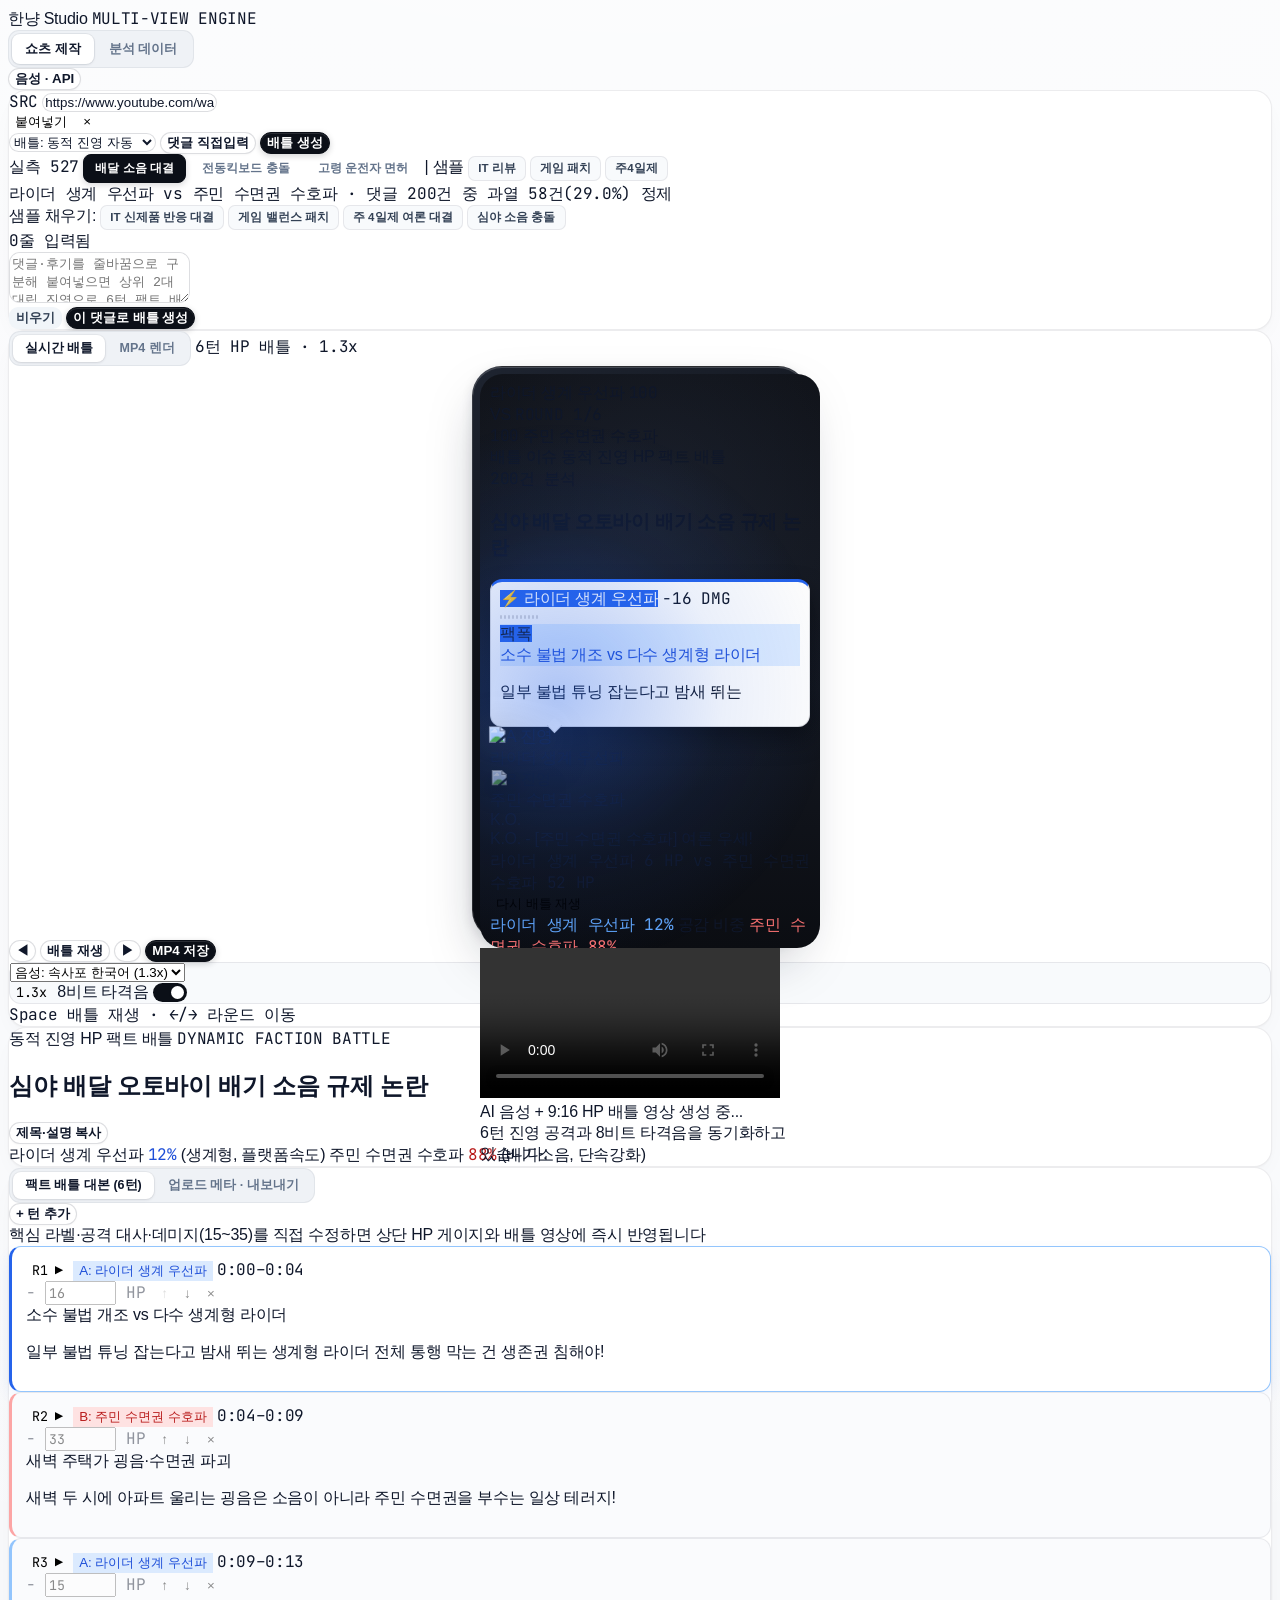
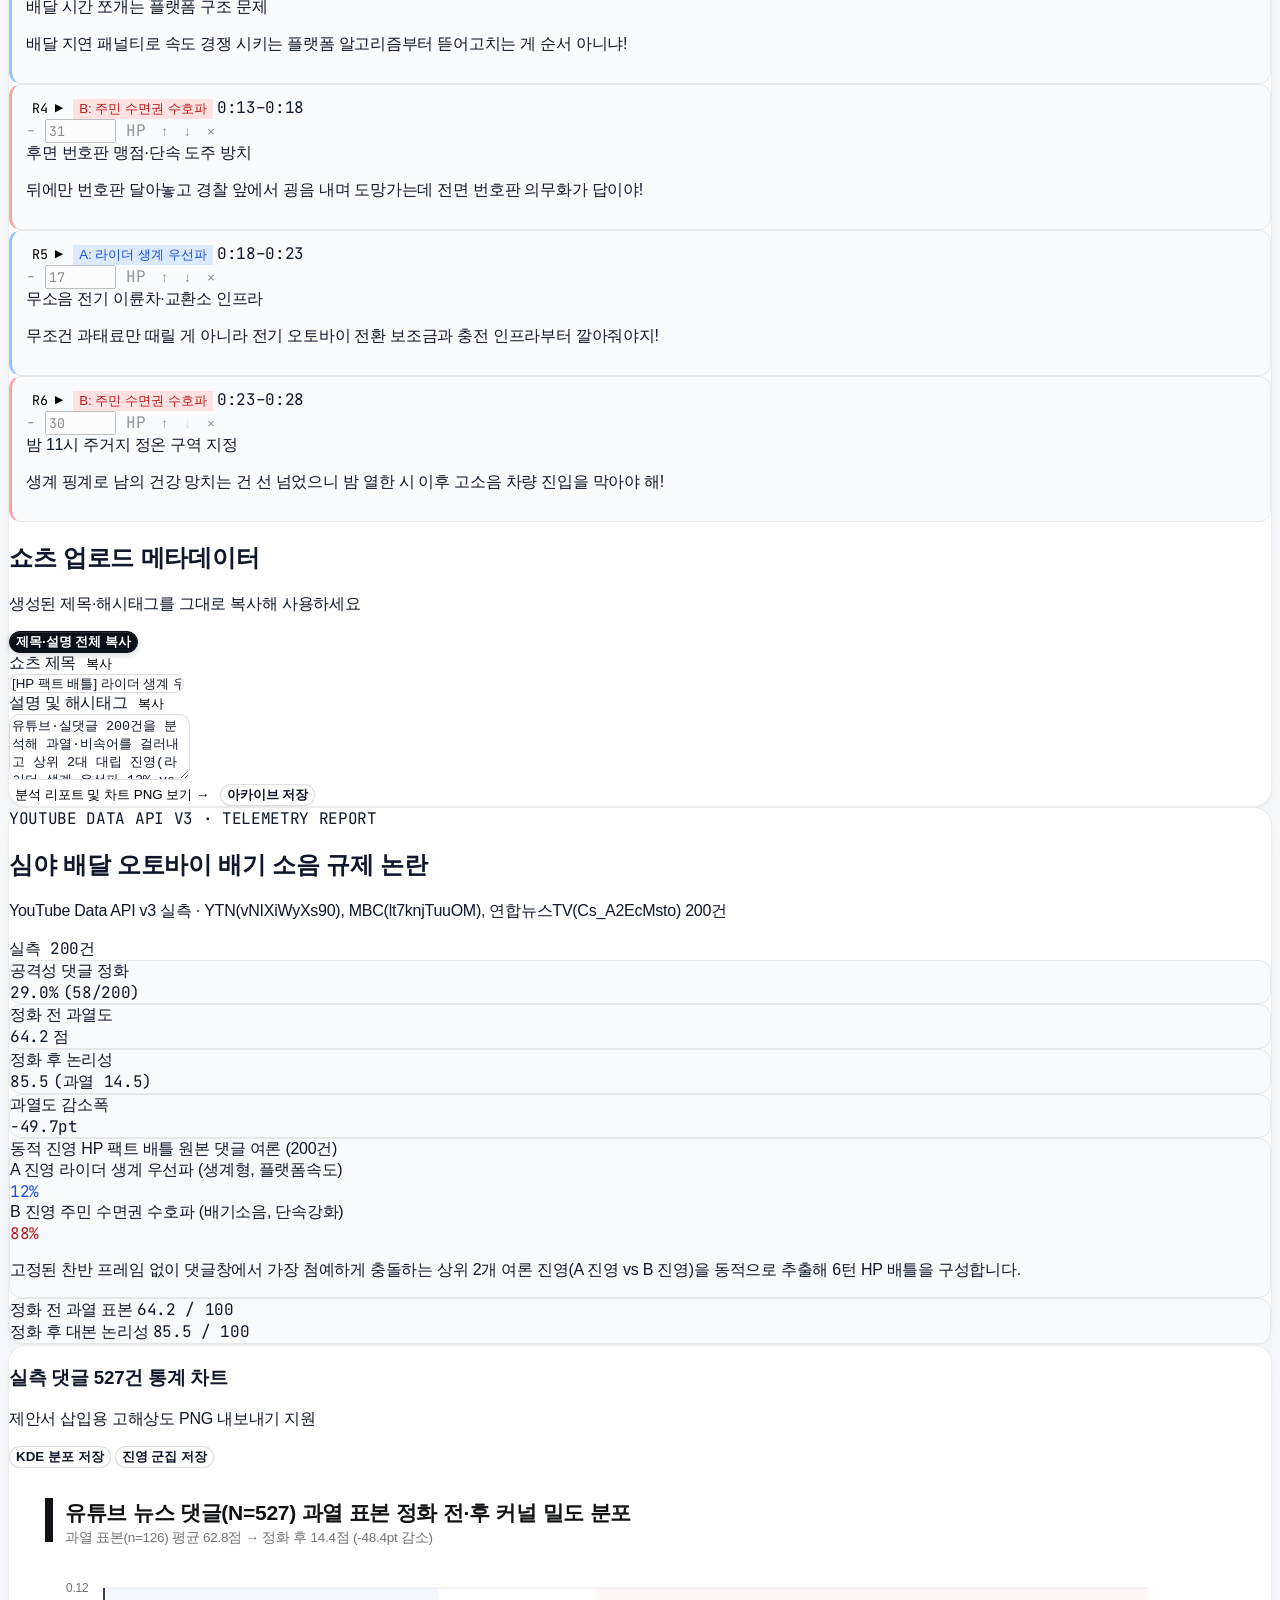
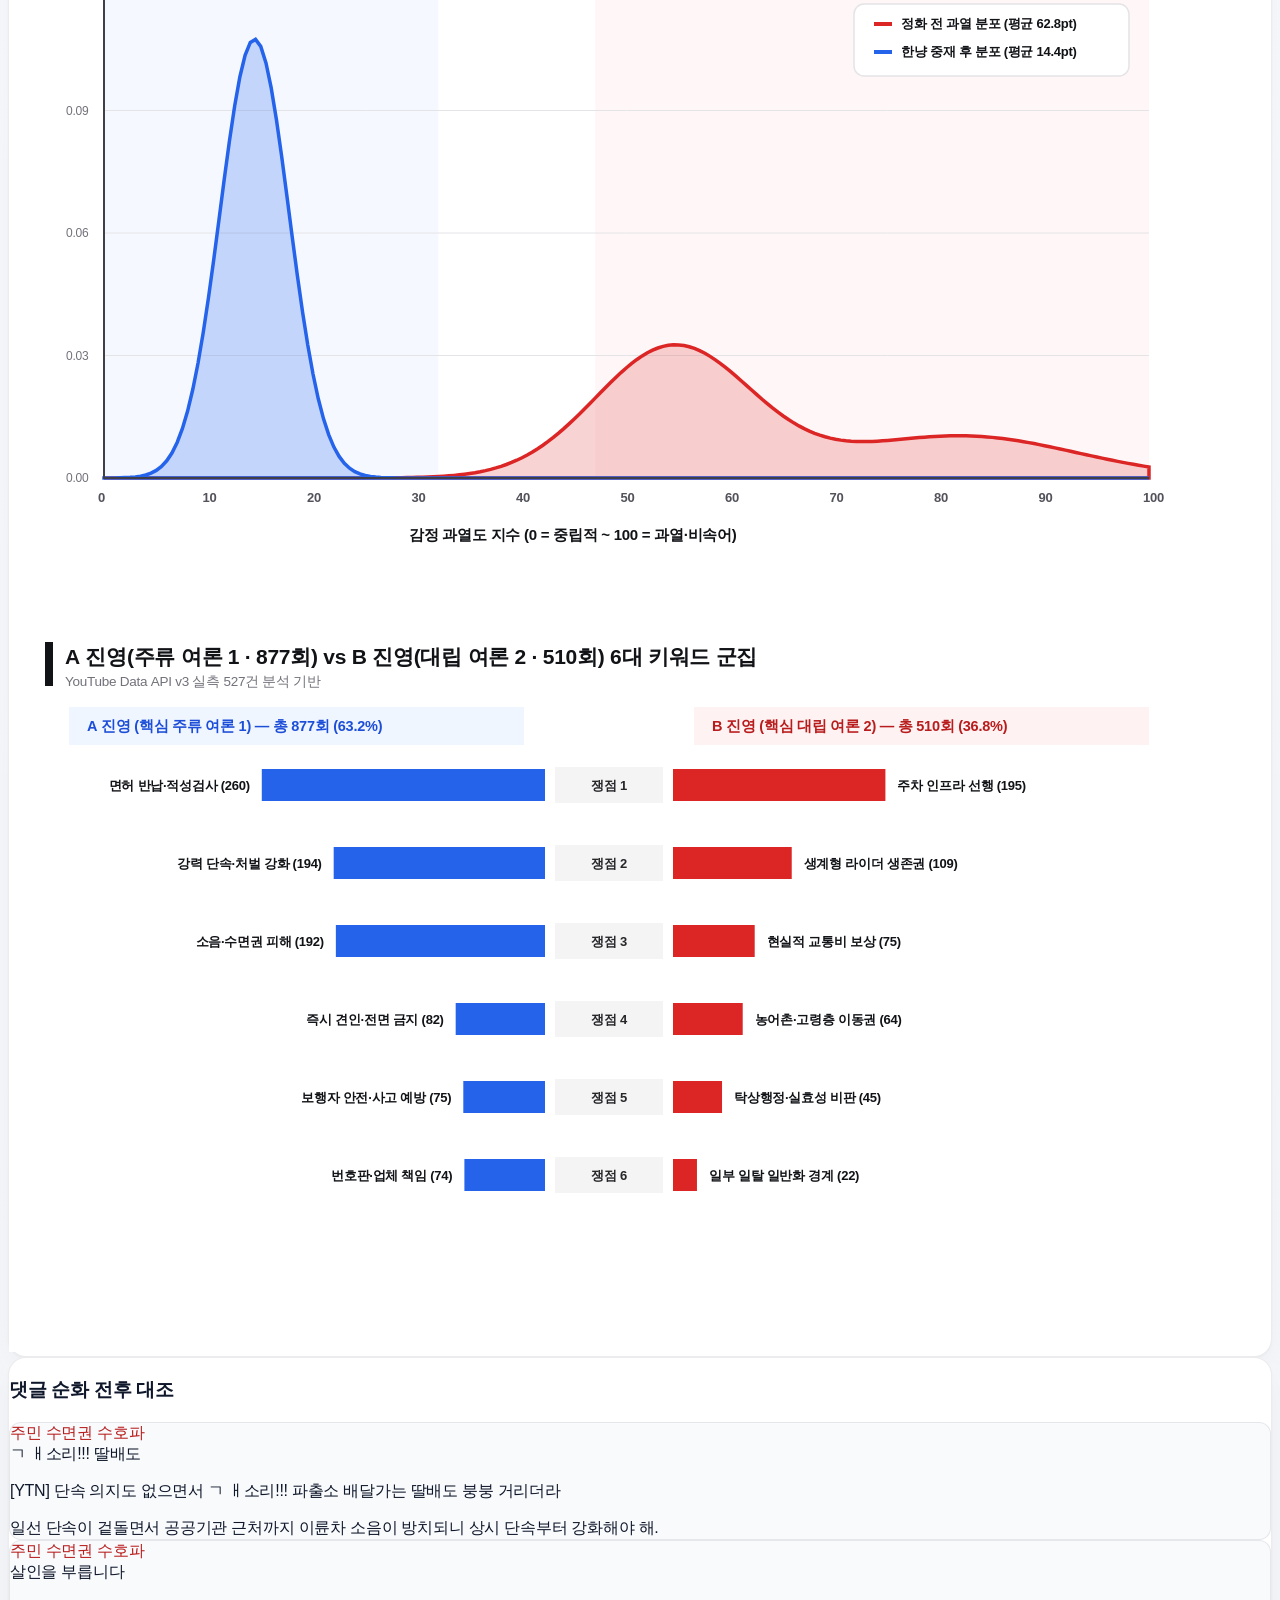
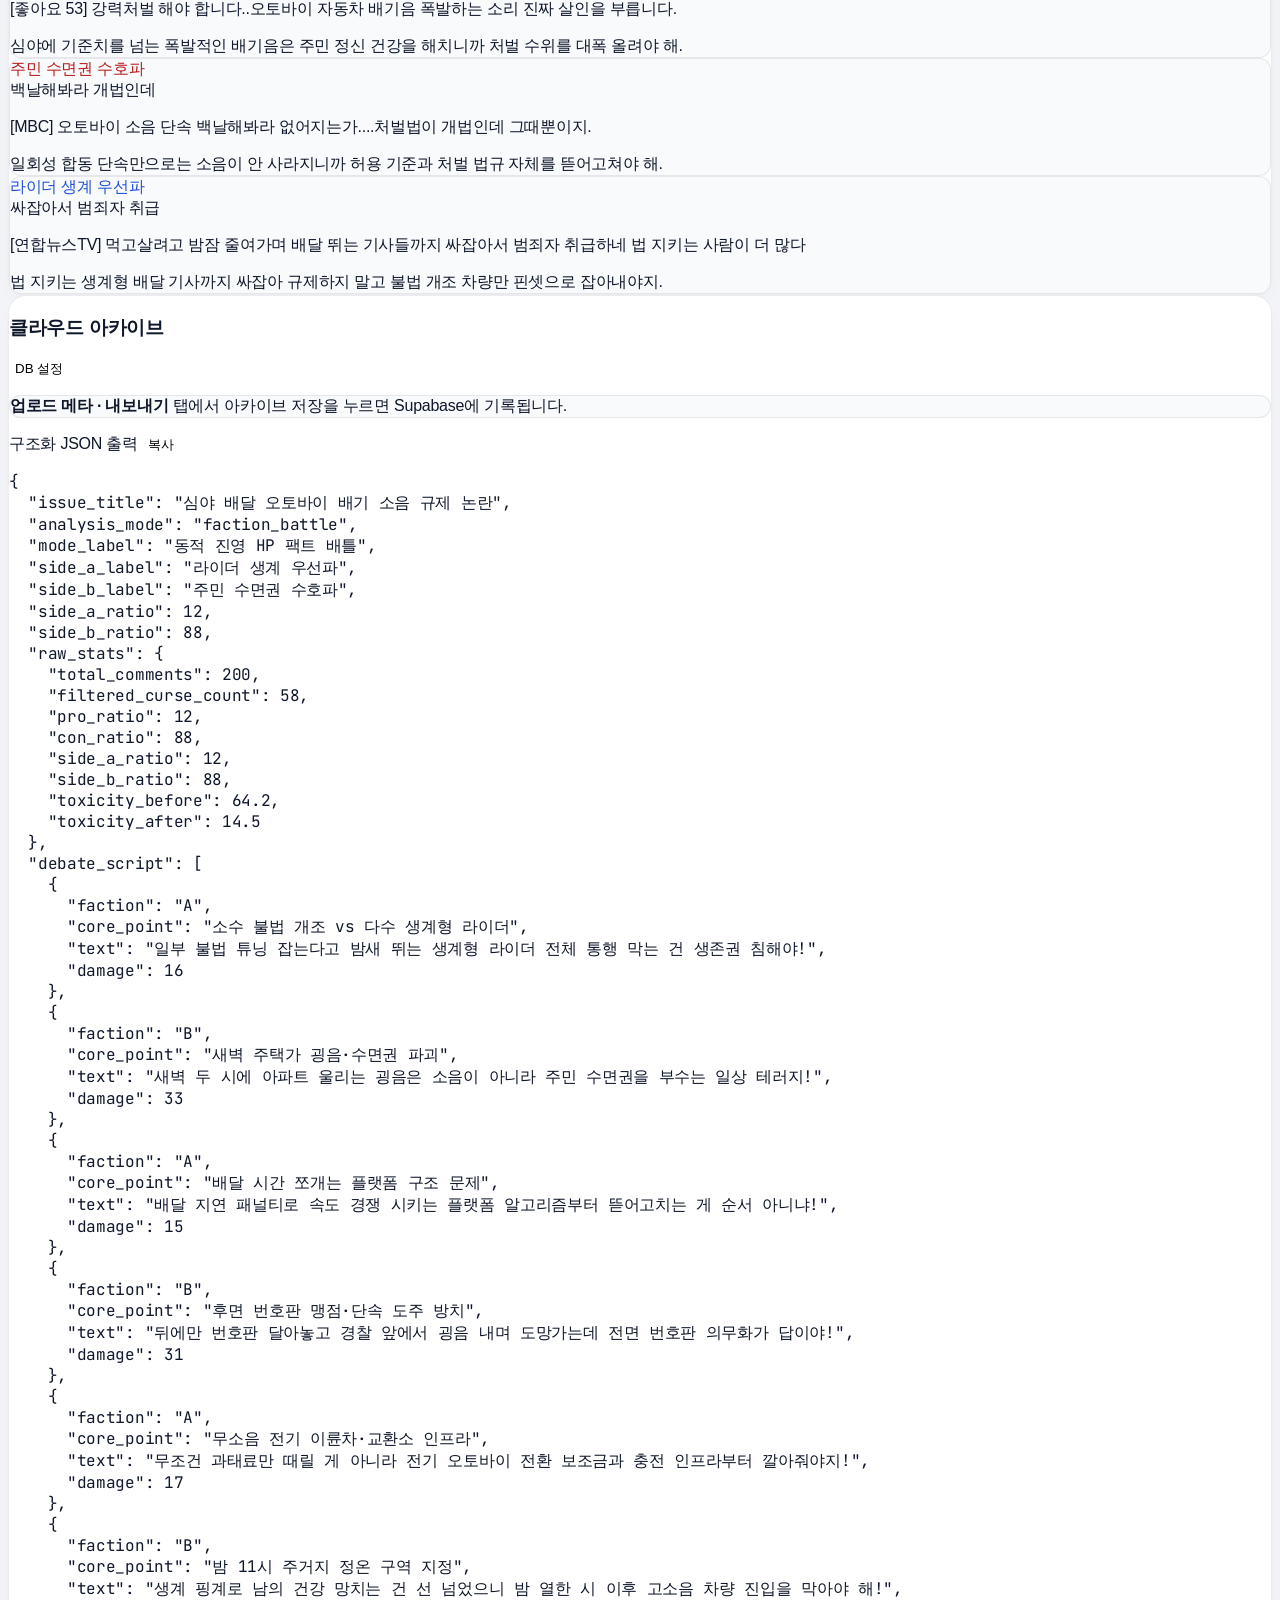
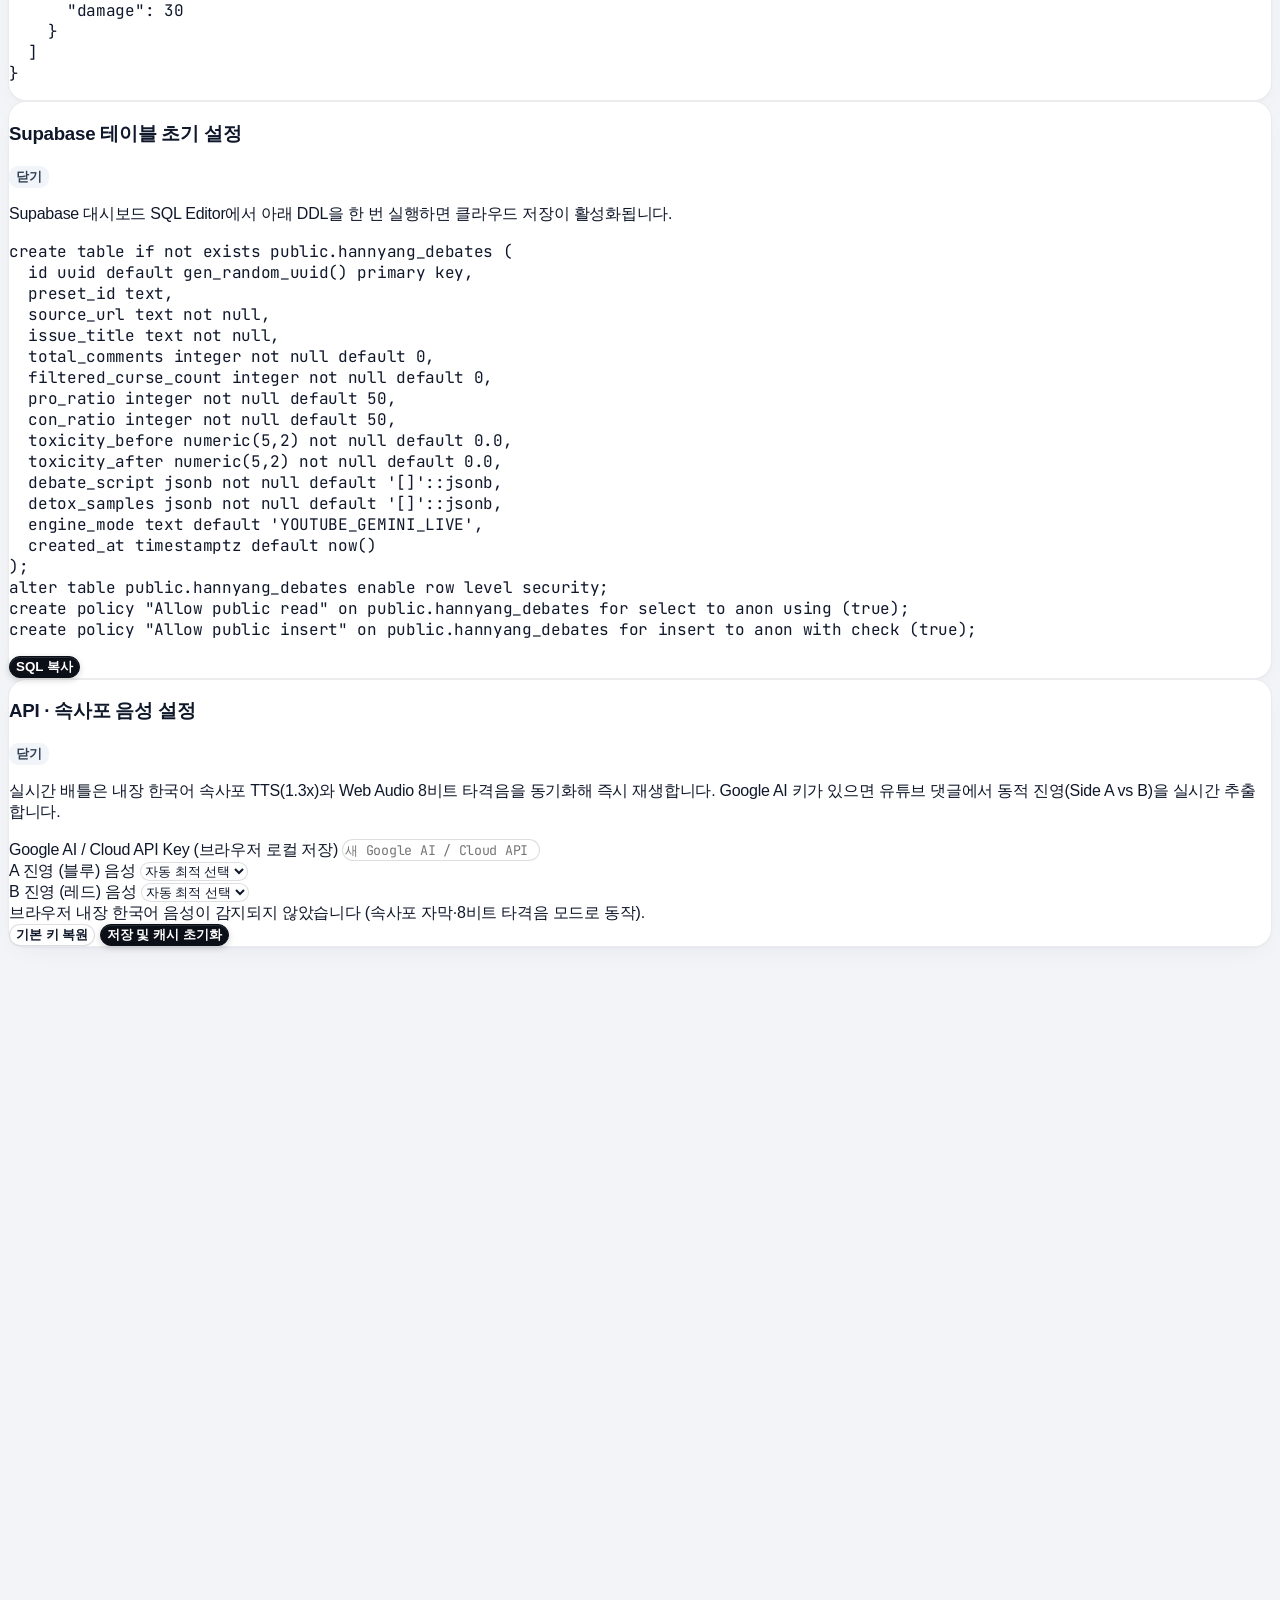
==== static/index.html @ 9e0cb146 "feat: replace announcer studio & desk with 2D anime rooftop battle arena and anime fighters" ====
<!DOCTYPE html>
<html lang="ko">
<head>
  <meta charset="UTF-8" />
  <meta name="viewport" content="width=device-width, initial-scale=1.0" />
  <title>한냥 Studio — 다관점 여론 쇼츠 워크스테이션</title>
  <script src="https://www.gstatic.com/antigravity/web/dev/tailwindcss.min.js" onerror="var s=document.createElement('script');s.src='static/vendor/tailwindcss.min.js';document.head.appendChild(s);"></script>
  <link rel="stylesheet" href="https://cdn.jsdelivr.net/gh/orioncactus/pretendard/dist/web/static/pretendard.css" />
  <link rel="preconnect" href="https://fonts.googleapis.com" />
  <link rel="preconnect" href="https://fonts.gstatic.com" crossorigin />
  <link href="https://fonts.googleapis.com/css2?family=JetBrains+Mono:wght@500;600;700&display=swap" rel="stylesheet" />
  <style>
    :root {
      color-scheme: light;
      --bg-canvas: #F2F4F8;
      --bg-surface: #FFFFFF;
      --bg-subtle: #F8FAFC;
      --border-hairline: rgba(15, 23, 42, 0.08);
      --border-strong: rgba(15, 23, 42, 0.14);
      --ink-primary: #0F172A;
      --ink-secondary: #334155;
      --ink-muted: #64748B;
      --ink-subtle: #94A3B8;
      --tech-accent: #0284C7;
      --pro-accent: #2563EB;
      --con-accent: #DC2626;
      --ok-accent: #059669;
    }

    button {
      border: 0 solid transparent;
      background: transparent;
      cursor: pointer;
    }

    body {
      font-family: 'Pretendard', -apple-system, BlinkMacSystemFont, 'Apple SD Gothic Neo', 'Noto Sans KR', sans-serif;
      background-color: var(--bg-canvas);
      background-image: radial-gradient(circle at 50% -12%, rgba(255, 255, 255, 0.9), transparent 58%);
      color: var(--ink-primary);
      letter-spacing: -0.016em;
      -webkit-font-smoothing: antialiased;
      min-height: 100vh;
    }

    .mono-num {
      font-family: 'JetBrains Mono', 'Pretendard', monospace;
      font-variant-numeric: tabular-nums;
      letter-spacing: -0.02em;
    }

    /* Ceramic Architectural Surfaces */
    .studio-panel {
      background: var(--bg-surface);
      border: 1px solid var(--border-hairline);
      border-radius: 18px;
      box-shadow:
        inset 0 1px 0 rgba(255, 255, 255, 0.9),
        0 1px 2px rgba(15, 23, 42, 0.03),
        0 10px 28px -12px rgba(15, 23, 42, 0.07);
    }

    .studio-subpanel {
      background: var(--bg-subtle);
      border: 1px solid var(--border-hairline);
      border-radius: 12px;
    }

    .studio-input {
      background: #FFFFFF;
      border: 1px solid var(--border-strong);
      border-radius: 11px;
      color: var(--ink-primary);
      transition: border-color 0.16s ease, box-shadow 0.16s ease, background-color 0.16s ease;
    }
    .studio-input:focus {
      outline: none;
      border-color: var(--ink-primary);
      box-shadow: 0 0 0 3px rgba(15, 23, 42, 0.08);
    }

    /* Tactile Precision Buttons */
    .btn-ink {
      background: #0B0F17;
      color: #FFFFFF;
      border: 1px solid #0B0F17;
      border-radius: 11px;
      font-weight: 600;
      box-shadow: 0 2px 6px rgba(11, 15, 23, 0.18), inset 0 1px 0 rgba(255, 255, 255, 0.12);
      transition: background-color 0.15s ease, transform 0.1s ease, box-shadow 0.15s ease;
      white-space: nowrap;
    }
    .btn-ink:hover {
      background: #1E293B;
      border-color: #1E293B;
      box-shadow: 0 4px 12px rgba(11, 15, 23, 0.22);
    }
    .btn-ink:active { transform: scale(0.985); }

    .btn-outline {
      background: #FFFFFF;
      color: var(--ink-primary);
      border: 1px solid var(--border-strong);
      border-radius: 11px;
      font-weight: 600;
      box-shadow: 0 1px 2px rgba(15, 23, 42, 0.03);
      transition: background-color 0.15s ease, border-color 0.15s ease, transform 0.1s ease;
      white-space: nowrap;
    }
    .btn-outline:hover { background: #F8FAFC; border-color: rgba(15, 23, 42, 0.26); }
    .btn-outline:active { transform: scale(0.985); }

    .btn-ghost {
      background: #F1F5F9;
      color: var(--ink-secondary);
      border: 1px solid transparent;
      border-radius: 9px;
      font-weight: 600;
      transition: background-color 0.15s ease, color 0.15s ease;
      white-space: nowrap;
    }
    .btn-ghost:hover { background: #E2E8F0; color: var(--ink-primary); }

    /* Precision Segmented Navigation */
    .seg-track {
      display: inline-flex;
      align-items: center;
      flex-shrink: 0;
      background: #EFF2F6;
      border: 1px solid rgba(15, 23, 42, 0.06);
      padding: 3px;
      border-radius: 11px;
      gap: 2px;
    }
    .seg-btn {
      padding: 5px 12px;
      border: 0;
      background: transparent;
      border-radius: 8px;
      font-size: 12.5px;
      font-weight: 600;
      color: var(--ink-muted);
      transition: all 0.16s cubic-bezier(0.22, 1, 0.36, 1);
      white-space: nowrap;
      flex-shrink: 0;
    }
    .seg-btn:hover { color: var(--ink-primary); }
    .seg-btn.active {
      background: #FFFFFF;
      color: var(--ink-primary);
      box-shadow: 0 1px 3px rgba(15, 23, 42, 0.10), 0 0 0 1px rgba(15, 23, 42, 0.04);
    }

    .nav-tab {
      position: relative;
      padding: 5px 10px;
      border: 0;
      background: transparent;
      border-radius: 8px;
      font-size: 12px;
      font-weight: 600;
      color: var(--ink-muted);
      transition: all 0.15s ease;
      white-space: nowrap;
      flex-shrink: 0;
    }
    @media (min-width: 640px) {
      .nav-tab { padding: 6px 13px; font-size: 13px; }
    }
    .nav-tab:hover { color: var(--ink-primary); background: rgba(15, 23, 42, 0.04); }
    .nav-tab.active {
      background: #FFFFFF;
      color: var(--ink-primary);
      box-shadow: 0 1px 3px rgba(15, 23, 42, 0.09), 0 0 0 1px rgba(15, 23, 42, 0.06);
    }

    /* Compact Preset & Sample Chips */
    .topic-pill {
      padding: 5px 11px;
      border-radius: 8px;
      font-size: 12px;
      font-weight: 600;
      color: var(--ink-muted);
      background: transparent;
      border: 1px solid transparent;
      transition: all 0.15s ease;
      white-space: nowrap;
    }
    .topic-pill:hover {
      background: #F1F5F9;
      color: var(--ink-primary);
    }
    .topic-pill.active {
      background: #0B0F17;
      border-color: #0B0F17;
      color: #FFFFFF;
      box-shadow: 0 2px 6px rgba(11, 15, 23, 0.16);
    }

    .sample-chip {
      padding: 4px 9px;
      border-radius: 7px;
      font-size: 11.5px;
      font-weight: 600;
      color: #334155;
      background: #F8FAFC;
      border: 1px solid rgba(15, 23, 42, 0.08);
      transition: all 0.15s ease;
      white-space: nowrap;
    }
    .sample-chip:hover {
      background: #FFFFFF;
      border-color: rgba(15, 23, 42, 0.22);
      color: #0F172A;
      transform: translateY(-0.5px);
    }

    /* 9:16 Anodized Obsidian Reference Monitor (interior 306x544 = exact 9:16) */
    .phone-chassis {
      width: 320px;
      height: 558px;
      margin: 0 auto;
      border-radius: 30px;
      padding: 7px;
      background: linear-gradient(160deg, #1E2430 0%, #0D1017 45%, #07090D 100%);
      border: 1px solid rgba(255, 255, 255, 0.14);
      box-shadow:
        0 26px 56px -16px rgba(15, 23, 42, 0.36),
        0 4px 12px rgba(15, 23, 42, 0.12),
        inset 0 1px 0 rgba(255, 255, 255, 0.18);
      position: relative;
    }

    .phone-screen {
      width: 100%;
      height: 100%;
      border-radius: 23px;
      background:
        radial-gradient(circle at 50% 24%, rgba(39, 48, 67, 0.45), transparent 60%),
        linear-gradient(180deg, #0E1015 0%, #141821 55%, #0B0D12 100%);
      position: relative;
      overflow: hidden;
      display: flex;
      flex-direction: column;
      justify-content: space-between;
      padding: 8px 10px 8px;
    }

    .stage-spotlight {
      position: absolute;
      inset: 0;
      z-index: 5;
      pointer-events: none;
      background: radial-gradient(circle at 25% 64%, rgba(37, 99, 235, 0.36), rgba(37, 99, 235, 0.08) 42%, transparent 68%);
      transition: background 0.35s ease;
    }
    .stage-spotlight.con-mode {
      background: radial-gradient(circle at 75% 64%, rgba(220, 38, 38, 0.36), rgba(220, 38, 38, 0.08) 42%, transparent 68%);
    }

    /* High-Contrast Speech Bubble */
    .speech-bubble {
      position: relative;
      background: rgba(255, 255, 255, 0.99);
      color: #0F172A;
      border-radius: 12px;
      padding: 6px 9px 7px;
      border: 1.5px solid rgba(15, 23, 42, 0.14);
      border-top: 3px solid var(--pro-accent);
      box-shadow: 0 12px 24px rgba(0, 0, 0, 0.46);
      transition: border-color 0.2s ease;
    }
    .speech-bubble.con-mode { border-top-color: var(--con-accent); }
    .speech-tail {
      position: absolute;
      bottom: -5px;
      width: 10px;
      height: 10px;
      background: #FFFFFF;
      border-right: 1px solid rgba(15, 23, 42, 0.12);
      border-bottom: 1px solid rgba(15, 23, 42, 0.12);
      transform: rotate(45deg);
      left: 58px;
      transition: left 0.24s cubic-bezier(0.22, 1, 0.36, 1);
    }
    .speech-bubble.con-mode .speech-tail { left: calc(100% - 70px); }

    /* High-Contrast Kinetic Word Highlight */
    .kw-spoken { color: #0F172A; font-weight: 700; }
    .kw-active-pro, .kw-active-blue { color: #1D4ED8; background: #DBEAFE; font-weight: 800; border-radius: 4px; padding: 1px 4px; box-decoration-break: clone; }
    .kw-active-con, .kw-active-red { color: #B91C1C; background: #FEE2E2; font-weight: 800; border-radius: 4px; padding: 1px 4px; box-decoration-break: clone; }
    .kw-active-violet { color: #6D28D9; background: #EDE9FE; font-weight: 800; border-radius: 4px; padding: 1px 4px; box-decoration-break: clone; }
    .kw-active-emerald { color: #047857; background: #D1FAE5; font-weight: 800; border-radius: 4px; padding: 1px 4px; box-decoration-break: clone; }
    .kw-active-amber { color: #B45309; background: #FEF3C7; font-weight: 800; border-radius: 4px; padding: 1px 4px; box-decoration-break: clone; }
    .kw-upcoming { color: #334155; font-weight: 600; }

    /* Anime Arena Fighter Motion */
    .char-actor {
      transition: transform 0.32s cubic-bezier(0.22, 1, 0.36, 1), filter 0.28s ease, opacity 0.28s ease;
      transform-origin: bottom center;
      filter: brightness(0.76) saturate(0.86) drop-shadow(0 8px 12px rgba(0, 0, 0, 0.55));
      opacity: 0.94;
      transform: scale(0.95);
    }
    .char-actor.speaking {
      filter: brightness(1.06) saturate(1.12) drop-shadow(0 0 16px rgba(255, 255, 255, 0.24)) drop-shadow(0 10px 18px rgba(0, 0, 0, 0.65));
      opacity: 1;
      transform: scale(1.04);
      animation: talkCadence 1.3s infinite ease-in-out alternate;
    }
    @keyframes talkCadence {
      0% { transform: scale(1.04) translateY(0px); }
      100% { transform: scale(1.055) translateY(-3px); }
    }

    /* Fighting-Game HP Battle Animations */
    .hp-bar-fill {
      transition: width 0.32s cubic-bezier(0.22, 1, 0.36, 1);
    }
    @keyframes shake {
      0%, 100% { transform: translate(-50%, 0) rotate(0deg); }
      15% { transform: translate(calc(-50% - 7px), -3px) rotate(-2.2deg); }
      30% { transform: translate(calc(-50% + 7px), 2px) rotate(2.2deg); }
      45% { transform: translate(calc(-50% - 6px), 2px) rotate(-1.6deg); }
      60% { transform: translate(calc(-50% + 5px), -2px) rotate(1.4deg); }
      75% { transform: translate(calc(-50% - 3px), 1px) rotate(-0.8deg); }
    }
    .fighter-hit-shake {
      animation: shake 0.44s cubic-bezier(0.36, 0.07, 0.19, 0.97) both;
    }
    .hit-flash-overlay {
      position: absolute;
      inset: -6px -10px 18px -10px;
      border-radius: 999px;
      background: radial-gradient(circle, rgba(239, 68, 68, 0.68) 0%, rgba(220, 38, 38, 0.25) 55%, transparent 75%);
      opacity: 0;
      pointer-events: none;
      z-index: 22;
    }
    .hit-flash-overlay.active {
      animation: hitFlashRed 0.42s ease-out forwards;
    }
    @keyframes hitFlashRed {
      0% { opacity: 0.95; transform: scale(0.92); }
      45% { opacity: 0.65; transform: scale(1.06); }
      100% { opacity: 0; transform: scale(1.12); }
    }
    .dmg-float-pop {
      position: absolute;
      left: 50%;
      top: -18px;
      transform: translateX(-50%);
      white-space: nowrap;
      padding: 2px 7px;
      border-radius: 7px;
      background: linear-gradient(135deg, #DC2626, #991B1B);
      color: #FEF08A;
      border: 1px solid rgba(254, 240, 138, 0.8);
      font-size: 9.5px;
      font-weight: 900;
      box-shadow: 0 6px 14px rgba(220, 38, 38, 0.55);
      opacity: 0;
      pointer-events: none;
      z-index: 35;
    }
    .dmg-float-pop.active {
      animation: dmgFloatUp 0.9s cubic-bezier(0.22, 1, 0.36, 1) forwards;
    }
    @keyframes dmgFloatUp {
      0% { opacity: 0; transform: translate(-50%, 10px) scale(0.75); }
      20% { opacity: 1; transform: translate(-50%, -6px) scale(1.08); }
      75% { opacity: 1; transform: translate(-50%, -22px) scale(1.0); }
      100% { opacity: 0; transform: translate(-50%, -32px) scale(0.95); }
    }
    .ko-card-anim {
      animation: koPopIn 0.36s cubic-bezier(0.22, 1, 0.36, 1) forwards;
    }
    @keyframes koPopIn {
      0% { opacity: 0; transform: scale(0.82); }
      100% { opacity: 1; transform: scale(1); }
    }

    /* 10-Band Equalizer Bars */
    .eq-bars { display: flex; align-items: center; gap: 2px; height: 14px; }
    .eq-bar { width: 2px; height: 4px; border-radius: 99px; background: #D4D4D8; }
    .eq-pro .eq-bar, .eq-blue .eq-bar { background: #2563EB; animation: eqAnim 0.42s infinite ease-in-out alternate; }
    .eq-con .eq-bar, .eq-red .eq-bar { background: #DC2626; animation: eqAnim 0.40s infinite ease-in-out alternate; }
    .eq-violet .eq-bar { background: #7C3AED; animation: eqAnim 0.41s infinite ease-in-out alternate; }
    .eq-emerald .eq-bar { background: #059669; animation: eqAnim 0.41s infinite ease-in-out alternate; }
    .eq-amber .eq-bar { background: #D97706; animation: eqAnim 0.41s infinite ease-in-out alternate; }
    .eq-bar:nth-child(2n) { animation-delay: 0.11s; }
    .eq-bar:nth-child(3n) { animation-delay: 0.21s; }
    .eq-bar:nth-child(5n) { animation-delay: 0.06s; }
    @keyframes eqAnim {
      0% { height: 4px; opacity: 0.45; }
      100% { height: 14px; opacity: 1; }
    }

    /* Clean Architectural Timeline Cards with Progressive Disclosure */
    .script-row {
      position: relative;
      background: #FAFBFD;
      border: 1px solid rgba(15, 23, 42, 0.08);
      border-left-width: 3px;
      border-left-color: #CBD5E1;
      border-radius: 12px;
      padding: 12px 14px;
      transition: all 0.16s ease;
    }
    .script-row:hover {
      background: #FFFFFF;
      border-color: rgba(15, 23, 42, 0.16);
      box-shadow: 0 4px 12px rgba(15, 23, 42, 0.04);
    }
    .script-row.active-pro, .script-row.active-blue {
      background: #FFFFFF;
      border-color: #93C5FD;
      border-left-color: #2563EB;
      box-shadow: 0 6px 18px -6px rgba(37, 99, 235, 0.18);
    }
    .script-row.active-con, .script-row.active-red {
      background: #FFFFFF;
      border-color: #FCA5A5;
      border-left-color: #DC2626;
      box-shadow: 0 6px 18px -6px rgba(220, 38, 38, 0.18);
    }
    .script-row.active-violet {
      background: #FFFFFF;
      border-color: #C4B5FD;
      border-left-color: #7C3AED;
      box-shadow: 0 6px 18px -6px rgba(124, 58, 237, 0.18);
    }
    .script-row.active-emerald {
      background: #FFFFFF;
      border-color: #6EE7B7;
      border-left-color: #059669;
      box-shadow: 0 6px 18px -6px rgba(5, 150, 105, 0.18);
    }
    .script-row.active-amber {
      background: #FFFFFF;
      border-color: #FCD34D;
      border-left-color: #D97706;
      box-shadow: 0 6px 18px -6px rgba(217, 119, 6, 0.18);
    }
    .script-row .row-tools {
      opacity: 0.45;
      transition: opacity 0.15s ease;
    }
    .script-row:hover .row-tools,
    .script-row:focus-within .row-tools {
      opacity: 1;
    }

    /* Hardware Toggle Switch */
    .min-switch {
      position: relative;
      display: inline-block;
      width: 34px;
      height: 19px;
    }
    .min-switch input { opacity: 0; width: 0; height: 0; }
    .min-slider {
      position: absolute;
      cursor: pointer;
      inset: 0;
      background: #CBD5E1;
      border-radius: 999px;
      transition: 0.18s;
    }
    .min-slider::before {
      content: "";
      position: absolute;
      height: 13px;
      width: 13px;
      left: 3px;
      bottom: 3px;
      background: #FFFFFF;
      border-radius: 50%;
      box-shadow: 0 1px 2px rgba(0,0,0,0.2);
      transition: 0.18s;
    }
    .min-switch input:checked + .min-slider { background: #0B0F17; }
    .min-switch input:checked + .min-slider::before { transform: translateX(15px); }

    /* Non-intrusive Studio Toast */
    #studioToast {
      position: fixed;
      bottom: 22px;
      left: 50%;
      transform: translate(-50%, 16px);
      background: #0B0F17;
      color: #FFFFFF;
      border: 1px solid rgba(255, 255, 255, 0.12);
      padding: 9px 16px;
      border-radius: 999px;
      font-size: 12.5px;
      font-weight: 600;
      box-shadow: 0 12px 28px rgba(15, 23, 42, 0.25);
      opacity: 0;
      pointer-events: none;
      transition: opacity 0.2s ease, transform 0.2s ease;
      z-index: 60;
    }
    #studioToast.show {
      opacity: 1;
      transform: translate(-50%, 0);
    }
  </style>
</head>
<body>
  <!-- Sleek Precision Top Bar -->
  <header class="sticky top-0 z-40 bg-white/90 backdrop-blur-xl border-b border-slate-900/[0.07]">
    <div class="max-w-[1160px] mx-auto px-3.5 sm:px-6 h-14 flex items-center justify-between gap-2 sm:gap-3">
      <div class="flex items-center gap-2.5 sm:gap-4 shrink-0">
        <div class="flex items-center gap-2 shrink-0">
          <!-- Precision Split-Spectrum Emblem -->
          <div class="w-7 h-7 rounded-lg bg-[#0B0F17] flex items-center justify-center gap-[3px] shadow-sm">
            <span class="w-1 h-3 rounded-full bg-[#38BDF8]"></span>
            <span class="w-1 h-2 rounded-full bg-[#F87171]"></span>
            <span class="w-1 h-3.5 rounded-full bg-[#A78BFA]"></span>
          </div>
          <div class="flex items-baseline gap-2">
            <span class="font-bold text-[15px] text-slate-900 tracking-tight whitespace-nowrap">한냥 <span class="hidden sm:inline">Studio</span></span>
            <span class="hidden md:inline text-[11px] font-semibold text-slate-400 mono-num">MULTI-VIEW ENGINE</span>
          </div>
        </div>

        <nav class="seg-track shrink-0" aria-label="메인 뷰 전환">
          <button id="tabBtnStudio" onclick="switchView('studio')" class="nav-tab active">
            쇼츠 제작
          </button>
          <button id="tabBtnAnalytics" onclick="switchView('analytics')" class="nav-tab">
            분석 데이터
          </button>
        </nav>
      </div>

      <div class="flex items-center gap-2 shrink-0">
        <button onclick="toggleApiKeyModal()" class="btn-outline h-8 px-2.5 sm:px-3 text-[11.5px] sm:text-[12px] inline-flex items-center gap-1.5">
          <span class="w-1.5 h-1.5 rounded-full bg-[#10B981]"></span>
          <span>음성 · API</span>
        </button>
      </div>
    </div>
  </header>

  <!-- MAIN WORKSPACE -->
  <main class="max-w-[1160px] mx-auto px-4 sm:px-6 py-5 space-y-4">

    <!-- =================================================================== -->
    <!-- VIEW 1: STUDIO WORKSPACE                                            -->
    <!-- =================================================================== -->
    <section id="viewStudio" class="space-y-4">

      <!-- Unified Sleek Input Dock -->
      <div class="studio-panel p-3.5 sm:p-4 space-y-3">
        <div class="flex flex-col md:flex-row md:items-center gap-2">
          <!-- Omnibar URL Field -->
          <div class="relative flex-1 flex items-center">
            <span class="absolute left-3 text-[11px] font-bold text-slate-400 mono-num select-none pointer-events-none">SRC</span>
            <input
              id="sourceUrlInput"
              type="text"
              placeholder="유튜브 링크 붙여넣기 (토론 · IT 리뷰 · 게임 · 일상 반응)"
              onkeydown="if(event.key==='Enter'){event.preventDefault();runLiveYouTubeOrCustomAnalysis();}"
              class="studio-input w-full h-10 pl-11 pr-[106px] text-[13.5px]"
            />
            <div class="absolute right-1.5 flex items-center gap-1">
              <button
                type="button"
                onclick="pasteFromClipboard()"
                title="클립보드 붙여넣기"
                class="px-2 py-1 rounded-md text-[11px] font-semibold text-slate-600 bg-slate-100 hover:bg-slate-200 hover:text-slate-900 transition"
              >붙여넣기</button>
              <button
                type="button"
                onclick="clearSourceInputs()"
                title="입력 지우기"
                class="w-6 h-6 rounded-md text-[13px] font-bold text-slate-400 hover:text-slate-900 hover:bg-slate-100 flex items-center justify-center transition"
              >×</button>
            </div>
          </div>

          <!-- Compact Mode + Primary Action -->
          <div class="flex flex-wrap items-center gap-2 shrink-0">
            <select
              id="analysisModeSelect"
              onchange="onAnalysisModeChange()"
              title="진영 배틀 추출 방식"
              class="studio-input h-10 px-2.5 text-[12.5px] font-semibold text-slate-800"
            >
              <option value="auto">배틀: 동적 진영 자동</option>
              <option value="battle">상위 2대 진영 팩폭</option>
              <option value="proscons">장단점·체감 정면충돌</option>
              <option value="summary">핵심 갈등 2축 대결</option>
            </select>
            <button
              id="toggleCustomBtn"
              onclick="toggleCustomTextBox()"
              class="btn-outline h-10 px-3 text-[12.5px]"
            >
              댓글 직접입력
            </button>
            <button
              id="runPipelineBtn"
              onclick="runLiveYouTubeOrCustomAnalysis()"
              class="btn-ink h-10 px-4 text-[13px] inline-flex items-center gap-1.5"
            >
              <span>배틀 생성</span>
            </button>
          </div>
        </div>

        <!-- Slim Strip: Empirical Presets + 1-Click Diverse Samples + Telemetry -->
        <div class="pt-2.5 border-t border-slate-900/[0.06] flex flex-wrap items-center justify-between gap-2">
          <div class="flex flex-wrap items-center gap-1.5">
            <span class="text-[11px] font-bold text-slate-400 mono-num mr-0.5">실측 527</span>
            <button id="presetBtn_preset_1" onclick="selectPreset('preset_1')" class="topic-pill active">
              배달 소음 대결
            </button>
            <button id="presetBtn_preset_2" onclick="selectPreset('preset_2')" class="topic-pill">
              전동킥보드 충돌
            </button>
            <button id="presetBtn_preset_3" onclick="selectPreset('preset_3')" class="topic-pill">
              고령 운전자 면허
            </button>
            <span class="hidden sm:inline text-slate-300 mx-0.5">|</span>
            <span class="text-[11px] font-bold text-slate-400 mono-num">샘플</span>
            <button type="button" onclick="applySamplePack('it_review')" class="sample-chip">IT 리뷰</button>
            <button type="button" onclick="applySamplePack('game_patch')" class="sample-chip">게임 패치</button>
            <button type="button" onclick="applySamplePack('four_day')" class="sample-chip">주4일제</button>
          </div>
          <div class="flex items-center gap-2 ml-auto">
            <span id="pipelineStepBadge" class="hidden px-2 py-0.5 rounded-md bg-sky-50 border border-sky-200 text-[11px] font-bold text-sky-700 mono-num"></span>
            <span class="text-[11.5px] font-medium text-slate-500 mono-num" id="miniSummaryStats">댓글 200건 중 과열 58건(29.0%) 정제</span>
          </div>
        </div>

        <div id="commandNotice" class="hidden px-3 py-2 rounded-lg text-[12px] font-medium bg-red-50 text-red-700 border border-red-200"></div>

        <!-- Expandable Custom Comment Input Drawer -->
        <div id="customTextWrapper" class="hidden pt-2.5 border-t border-slate-900/[0.06] space-y-2">
          <div class="flex flex-wrap items-center justify-between gap-2">
            <div class="flex flex-wrap items-center gap-1.5">
              <span class="text-[11.5px] font-semibold text-slate-500">샘플 채우기:</span>
              <button type="button" onclick="applySamplePack('it_review')" class="sample-chip">IT 신제품 반응 대결</button>
              <button type="button" onclick="applySamplePack('game_patch')" class="sample-chip">게임 밸런스 패치</button>
              <button type="button" onclick="applySamplePack('four_day')" class="sample-chip">주 4일제 여론 대결</button>
              <button type="button" onclick="applySamplePack('noise_debate')" class="sample-chip">심야 소음 충돌</button>
            </div>
            <span id="customLineCountLabel" class="text-[11.5px] font-semibold text-slate-500 mono-num">0줄 입력됨</span>
          </div>
          <textarea
            id="rawCommentsInput"
            rows="3"
            oninput="updateCustomLineCount()"
            onkeydown="if((event.ctrlKey||event.metaKey)&&event.key==='Enter'){event.preventDefault();runLiveYouTubeOrCustomAnalysis();}"
            placeholder="댓글·후기를 줄바꿈으로 구분해 붙여넣으면 상위 2대 대립 진영으로 6턴 팩트 배틀을 구성합니다 (Ctrl+Enter 실행)"
            class="studio-input w-full p-3 text-[13px] leading-relaxed"
          ></textarea>
          <div class="flex items-center justify-between gap-2">
            <button type="button" onclick="document.getElementById('rawCommentsInput').value='';updateCustomLineCount();" class="btn-ghost px-3 py-1.5 text-[12px]">비우기</button>
            <button type="button" onclick="runLiveYouTubeOrCustomAnalysis()" class="btn-ink px-4 py-1.5 text-[12.5px]">이 댓글로 배틀 생성</button>
          </div>
        </div>
      </div>

      <!-- 2-Column Precision Studio Grid -->
      <div class="grid grid-cols-1 lg:grid-cols-12 gap-4 items-start">

        <!-- LEFT (5 cols, Sticky on Desktop): OBSIDIAN 9:16 HP BATTLE MONITOR & TRANSPORT -->
        <div class="lg:col-span-5 lg:sticky lg:top-20">
          <div class="studio-panel p-4 sm:p-5 flex flex-col items-center">
            <!-- Monitor Mode Bar -->
            <div class="w-full flex items-center justify-between mb-3.5">
              <div class="seg-track">
                <button id="modeInteractiveBtn" onclick="setPlayerMode('interactive')" class="seg-btn active">
                  실시간 배틀
                </button>
                <button id="modeVideoBtn" onclick="setPlayerMode('video')" class="seg-btn">
                  MP4 렌더
                </button>
              </div>
              <span id="ttsStatusLabel" class="text-[11.5px] font-semibold text-slate-600 bg-slate-100 px-2.5 py-1 rounded-md mono-num">6턴 HP 팩트 배틀</span>
            </div>

            <!-- Anodized Obsidian 9:16 Monitor Frame -->
            <div class="phone-chassis">
              <div id="interactiveViewport" class="phone-screen">
                <img
                  id="studioSetImg"
                  src="static/assets/studio_set.jpg"
                  onerror="this.onerror=null;this.src='studio_set.jpg'"
                  alt=""
                  class="absolute inset-0 w-full h-full object-cover pointer-events-none z-0"
                />
                <div id="stageSpotlight" class="stage-spotlight"></div>

                <!-- TOP: Dynamic Faction A (Blue) vs B (Red) HP Gauge Bar + Topic + Fact Attack Bubble -->
                <div class="relative z-30 space-y-1.5">
                  <!-- Fighting Game HP Gauge Bar -->
                  <div class="rounded-xl bg-[#090D16]/95 border border-white/15 px-2 py-1.5 shadow-lg">
                    <div class="grid grid-cols-[1fr_auto_1fr] items-center gap-1.5">
                      <!-- Faction A (Blue) -->
                      <div class="min-w-0">
                        <div class="flex items-center justify-between gap-1 mb-0.5">
                          <span id="hpLabelA" class="text-[8.5px] font-extrabold text-[#93C5FD] truncate">라이더 생계 우선파</span>
                          <span id="hpValA" class="text-[8.5px] font-black text-white mono-num shrink-0">100</span>
                        </div>
                        <div class="w-full h-2 rounded-full bg-slate-800 overflow-hidden border border-blue-500/30">
                          <div id="hpBarA" class="hp-bar-fill h-full bg-gradient-to-r from-[#1D4ED8] to-[#3B82F6] rounded-full" style="width: 100%"></div>
                        </div>
                      </div>

                      <!-- Center VS + ROUND -->
                      <div class="flex flex-col items-center justify-center px-1 shrink-0">
                        <span class="text-[10px] font-black text-[#FACC15] leading-none tracking-tight">VS</span>
                        <span id="shortsRoundBadge" class="mt-0.5 px-1.5 py-[1px] rounded bg-white/10 border border-white/15 text-[7.5px] font-extrabold text-white mono-num leading-tight">ROUND 1/6</span>
                      </div>

                      <!-- Faction B (Red) -->
                      <div class="min-w-0">
                        <div class="flex items-center justify-between gap-1 mb-0.5">
                          <span id="hpValB" class="text-[8.5px] font-black text-white mono-num shrink-0">100</span>
                          <span id="hpLabelB" class="text-[8.5px] font-extrabold text-[#FCA5A5] truncate text-right">주민 수면권 수호파</span>
                        </div>
                        <div class="w-full h-2 rounded-full bg-slate-800 overflow-hidden border border-red-500/30 flex justify-end">
                          <div id="hpBarB" class="hp-bar-fill h-full bg-gradient-to-l from-[#B91C1C] to-[#EF4444] rounded-full" style="width: 100%"></div>
                        </div>
                      </div>
                    </div>
                  </div>

                  <!-- Battle Topic Banner -->
                  <div class="rounded-lg bg-[#090D16]/95 border border-[#FACC15]/55 border-t-[2.5px] border-t-[#FACC15] px-2 py-1 shadow-lg">
                    <div class="flex items-center justify-between gap-1 mb-0.5">
                      <div class="flex items-center gap-1 min-w-0">
                        <span class="px-1.5 py-[1px] rounded bg-[#FACC15] text-[#090D16] text-[8.5px] font-extrabold leading-none shrink-0">배틀 이슈</span>
                        <span id="shortsTopicModeTag" class="px-1 py-[1px] rounded bg-white/10 text-slate-200 text-[8px] font-semibold leading-none truncate">동적 진영 HP 팩트 배틀</span>
                      </div>
                      <span id="shortsCommentCountTag" class="text-[8px] text-slate-400 mono-num shrink-0">200건 분석</span>
                    </div>
                    <h3 id="shortsIssueTitle" class="text-[11px] font-extrabold text-white text-center leading-[1.22] line-clamp-2">
                      심야 배달 오토바이 배기 소음 규제 논란
                    </h3>
                  </div>

                  <!-- Battle Fact Attack Bubble -->
                  <div id="shortsSpeechBubble" class="speech-bubble">
                    <div class="flex items-center justify-between mb-1 gap-1">
                      <div class="flex items-center gap-1.5 min-w-0">
                        <span id="shortsSpeakerBadge" class="text-[9.5px] font-extrabold px-2 py-[2px] rounded bg-[#2563EB] text-white truncate max-w-[155px]">⚡ 라이더 생계 우선파</span>
                        <span id="shortsDamageBadge" class="text-[8.5px] font-extrabold px-1.5 py-[1px] rounded bg-[#FEE2E2] text-[#B91C1C] border border-red-300 mono-num shrink-0">-16 DMG</span>
                      </div>
                      <div id="shortsBubbleEq" class="eq-bars shrink-0">
                        <span class="eq-bar"></span><span class="eq-bar"></span><span class="eq-bar"></span><span class="eq-bar"></span><span class="eq-bar"></span>
                        <span class="eq-bar"></span><span class="eq-bar"></span><span class="eq-bar"></span><span class="eq-bar"></span><span class="eq-bar"></span>
                      </div>
                    </div>
                    <div id="shortsCoreBox" class="flex items-center gap-1.5 px-1.5 py-[3px] rounded-md mb-1 border-l-[3px]" style="background:#DBEAFE;border-left-color:#2563EB;">
                      <span id="shortsCoreTag" class="px-1 py-[1px] rounded text-[8px] font-extrabold text-white shrink-0 leading-none" style="background:#2563EB;">팩폭</span>
                      <div id="shortsCorePoint" class="text-[10px] font-bold text-[#1D4ED8] leading-[1.22] line-clamp-1">
                        소수 불법 개조 vs 다수 생계형 라이더
                      </div>
                    </div>
                    <p id="shortsSubtitleText" class="text-[11px] font-bold text-[#0F172A] leading-[1.34] min-h-[28px]">
                      일부 불법 튜닝 잡는다고 밤새 뛰는 생계형 라이더 전체 통행 막는 건 생존권 침해야!
                    </p>
                    <div class="speech-tail"></div>
                  </div>
                </div>

                <!-- Dynamic Faction Anime Fighter Slots with Shake + Red Flash + Damage Popups -->
                <div id="fighterSlotA" class="absolute -translate-x-1/2 pointer-events-none z-10 flex flex-col items-center justify-end" style="left: 25%; bottom: 21%; height: 34.5%;">
                  <div id="dmgPopA" class="dmg-float-pop">-24 HP (공감 팩폭!)</div>
                  <div id="hitFlashA" class="hit-flash-overlay"></div>
                  <img
                    id="avatarCardPro"
                    src="static/assets/pro_avatar.png"
                    onerror="this.onerror=null;this.src='pro_avatar.png'"
                    alt="A 진영"
                    class="char-actor speaking h-full w-auto max-w-none select-none pointer-events-none"
                  />
                  <div id="fighterTagA" class="relative z-20 -mt-3 px-2.5 py-[2.5px] rounded-md bg-[#0A0E16]/95 border border-[#3B82F6] text-[8.5px] font-extrabold text-[#93C5FD] text-center truncate max-w-[132px] mx-auto shadow-lg">
                    라이더 생계 우선파
                  </div>
                </div>

                <div id="fighterSlotB" class="absolute -translate-x-1/2 pointer-events-none z-10 flex flex-col items-center justify-end" style="left: 75%; bottom: 21%; height: 34.5%;">
                  <div id="dmgPopB" class="dmg-float-pop">-24 HP (공감 팩폭!)</div>
                  <div id="hitFlashB" class="hit-flash-overlay"></div>
                  <img
                    id="avatarCardCon"
                    src="static/assets/con_avatar.png"
                    onerror="this.onerror=null;this.src='con_avatar.png'"
                    alt="B 진영"
                    class="char-actor h-full w-auto max-w-none select-none pointer-events-none"
                  />
                  <div id="fighterTagB" class="relative z-20 -mt-3 px-2.5 py-[2.5px] rounded-md bg-[#0A0E16]/95 border border-[#EF4444] text-[8.5px] font-extrabold text-[#FCA5A5] text-center truncate max-w-[132px] mx-auto shadow-lg">
                    주민 수면권 수호파
                  </div>
                </div>

                <!-- Final K.O. Victory Overlay -->
                <div id="koOverlay" class="hidden absolute inset-0 z-40 bg-[#060910]/85 backdrop-blur-[2px] flex flex-col items-center justify-center p-4 text-center">
                  <div class="ko-card-anim w-full rounded-2xl bg-[#0F172A]/95 border-2 border-[#FACC15] p-4 shadow-2xl space-y-2.5">
                    <div class="inline-block px-3.5 py-1 rounded-xl bg-[#DC2626] text-white text-[18px] font-black tracking-wider shadow-md">K.O.</div>
                    <div id="koWinnerText" class="text-[13.5px] font-extrabold text-[#FACC15] leading-snug">
                      K.O. - [주민 수면권 수호파] 여론 우세!
                    </div>
                    <div id="koScoreLine" class="text-[10.5px] font-bold text-slate-200 bg-white/10 rounded-lg py-1.5 px-2.5 mono-num">
                      라이더 생계 우선파 6 HP vs 주민 수면권 수호파 52 HP
                    </div>
                    <button type="button" onclick="startShortsPlayback(0)" class="px-3.5 py-1.5 rounded-lg bg-[#FACC15] hover:bg-[#EAB308] text-[#090D16] text-[11px] font-extrabold shadow transition">
                      다시 배틀 재생
                    </button>
                  </div>
                </div>

                <!-- Dynamic Faction Ratio Telemetry Footer -->
                <div id="shortsTelemetryArea" class="relative z-30 rounded-xl bg-[#0E1119]/92 px-2.5 py-1.5 border border-white/10 mt-auto">
                  <div id="shortsLegendRow" class="flex items-center justify-between gap-1 text-[9.5px] font-semibold mb-1 truncate">
                    <span class="text-[#60A5FA] mono-num">라이더 생계 12%</span>
                    <span class="text-[#A1A1AA]">공감 비중</span>
                    <span class="text-[#F87171] mono-num">주민 수면권 88%</span>
                  </div>
                  <div id="shortsRatioBar" class="w-full h-1.5 rounded-full bg-white/10 overflow-hidden flex gap-0.5 mb-1">
                    <div class="h-full bg-[#2563EB] rounded-full" style="width: 12%"></div>
                    <div class="h-full bg-[#DC2626] rounded-full" style="width: 88%"></div>
                  </div>
                  <div class="flex items-center justify-between pt-1 border-t border-white/[0.08]">
                    <div class="flex items-center gap-1" id="shortsTurnDots"></div>
                    <span id="shortsModeFootLabel" class="text-[9.5px] text-[#A1A1AA] font-semibold">한냥 Studio</span>
                  </div>
                </div>
              </div>

              <!-- Real Broadcast Video Player -->
              <div id="mp4Viewport" class="hidden relative w-full h-full rounded-[23px] overflow-hidden bg-black">
                <video id="realMp4Player" class="w-full h-full object-contain" controls playsinline preload="metadata"></video>
                <div id="mp4RenderOverlay" class="hidden absolute inset-0 bg-[#0B0F17]/95 flex flex-col items-center justify-center p-6 text-center z-20">
                  <div class="w-8 h-8 rounded-full border-2 border-white/20 border-t-sky-400 animate-spin mb-3"></div>
                  <div id="mp4RenderOverlayText" class="text-[13px] font-semibold text-white">AI 음성 + 9:16 HP 배틀 영상 생성 중...</div>
                  <div id="mp4RenderOverlaySub" class="text-[11px] text-slate-400 mt-1">6턴 진영 공격과 8비트 타격음을 동기화하고 있습니다.</div>
                </div>
              </div>
            </div>

            <!-- Tactile Transport & Acoustic Dock -->
            <div class="w-full max-w-[320px] mt-3.5 space-y-2.5">
              <div class="flex items-center gap-1.5">
                <button type="button" onclick="stepTurn(-1)" title="이전 라운드 (←)" class="btn-outline w-10 h-10 flex items-center justify-center text-[12px] shrink-0">◀</button>
                <button id="playShortsBtn" onclick="toggleShortsPlayback()" class="btn-outline flex-1 h-10 text-[13px]">
                  <span id="playBtnLabel">배틀 재생</span>
                </button>
                <button type="button" onclick="stepTurn(1)" title="다음 라운드 (→)" class="btn-outline w-10 h-10 flex items-center justify-center text-[12px] shrink-0">▶</button>
                <button id="exportMp4Btn" onclick="exportReal916Video()" class="btn-ink px-3.5 h-10 text-[12.5px] shrink-0">
                  MP4 저장
                </button>
              </div>

              <!-- Unified Slim Acoustic Dock (Rapid-Fire 1.3x Browser TTS + 8-bit Web Audio SFX) -->
              <div class="studio-subpanel px-2.5 py-1.5 flex items-center justify-between gap-2 text-[11.5px] text-slate-600">
                <select id="voiceEngineSelect" onchange="onVoiceModeChange()" class="bg-transparent font-semibold text-slate-800 outline-none cursor-pointer text-[11.5px]">
                  <option value="browser">음성: 속사포 한국어 (1.3x)</option>
                  <option value="auto">음성: 자동 (Cloud/속사포)</option>
                </select>
                <div class="flex items-center gap-2 shrink-0">
                  <button id="speedToggleBtn" onclick="togglePlaybackSpeed()" class="px-1.5 py-0.5 rounded bg-white border border-slate-200 font-semibold text-slate-800 mono-num hover:bg-slate-50 transition">
                    1.3x
                  </button>
                  <label class="flex items-center gap-1 cursor-pointer select-none">
                    <span class="text-[11px] font-medium">8비트 타격음</span>
                    <span class="min-switch">
                      <input id="chimeToggle" type="checkbox" checked onchange="saveUiPrefs()" />
                      <span class="min-slider"></span>
                    </span>
                  </label>
                </div>
              </div>
              <div class="flex items-center justify-between text-[10.5px] text-slate-400 px-0.5">
                <span class="mono-num">Space 배틀 재생 · ←/→ 라운드 이동</span>
                <span id="mp4ExportStatus" class="font-medium text-emerald-600 truncate max-w-[170px]"></span>
              </div>
            </div>
          </div>
        </div>

        <!-- RIGHT (7 cols): FOCUSED CONTEXT RADAR + TABBED INSPECTOR (SCRIPT FIRST!) -->
        <div class="lg:col-span-7 space-y-4">

          <!-- Active Faction Collision Radar & One-Click Quick Copy -->
          <div class="studio-panel p-4 sm:p-5 space-y-3">
            <div class="flex flex-wrap items-start justify-between gap-2">
              <div class="min-w-0 flex-1">
                <div class="flex items-center gap-2 mb-1">
                  <span id="studioTopicModeBadge" class="px-2 py-0.5 rounded-md bg-slate-900 text-white text-[10.5px] font-bold">동적 진영 HP 팩트 배틀</span>
                  <span class="text-[11px] font-semibold text-slate-400 mono-num">DYNAMIC FACTION BATTLE</span>
                </div>
                <h1 id="studioIssueHeadline" class="text-[15.5px] font-bold text-slate-900 leading-snug line-clamp-2">
                  심야 배달 오토바이 배기 소음 규제 논란
                </h1>
              </div>
              <button type="button" onclick="copyFullMetadata(this)" class="btn-outline h-8 px-2.5 text-[11.5px] shrink-0">
                제목·설명 복사
              </button>
            </div>
            <div id="studioOverviewBar" class="w-full h-2 rounded-full bg-slate-100 overflow-hidden flex gap-0.5">
              <div class="h-full bg-[#2563EB]" style="width:12%"></div>
              <div class="h-full bg-[#DC2626]" style="width:88%"></div>
            </div>
            <div id="studioOverviewLegend" class="flex flex-wrap items-center gap-x-4 gap-y-1 text-[11.5px] font-semibold"></div>
          </div>

          <!-- Focused Right Inspector Card with Segmented Mode Tabs -->
          <div class="studio-panel p-4 sm:p-5 space-y-4">
            <div class="flex flex-wrap items-center justify-between gap-2 pb-3 border-b border-slate-900/[0.06]">
              <div class="seg-track">
                <button id="studioTabScript" type="button" onclick="switchStudioInspector('script')" class="seg-btn active">
                  <span id="scriptEditorHeading">팩트 배틀 대본 (6턴)</span>
                </button>
                <button id="studioTabPublish" type="button" onclick="switchStudioInspector('publish')" class="seg-btn">
                  업로드 메타 · 내보내기
                </button>
              </div>

              <div class="flex items-center gap-2">
                <button id="addTurnBtn" type="button" onclick="addScriptTurn()" class="btn-outline h-8 px-2.5 text-[12px] shrink-0">
                  + 턴 추가
                </button>
              </div>
            </div>

            <!-- SUB-PANEL 1 (DEFAULT): FLEXIBLE 2-8 TURN BATTLE SCRIPT TIMELINE -->
            <div id="panelScriptTab" class="space-y-2.5">
              <div class="flex items-center justify-between text-[11.5px] text-slate-400 px-0.5">
                <span>핵심 라벨·공격 대사·데미지(15~35)를 직접 수정하면 상단 HP 게이지와 배틀 영상에 즉시 반영됩니다</span>
              </div>
              <div id="debateScriptList" class="space-y-2"></div>
            </div>

            <!-- SUB-PANEL 2: UPLOAD METADATA & CLOUD ARCHIVE -->
            <div id="panelPublishTab" class="hidden space-y-4">
              <div class="flex flex-wrap items-center justify-between gap-2">
                <div>
                  <h2 class="text-[14.5px] font-bold text-slate-900">쇼츠 업로드 메타데이터</h2>
                  <p class="text-[12px] text-slate-500 mt-0.5">생성된 제목·해시태그를 그대로 복사해 사용하세요</p>
                </div>
                <button type="button" onclick="copyFullMetadata(this)" class="btn-ink h-8 px-3 text-[12px]">
                  제목·설명 전체 복사
                </button>
              </div>

              <div class="space-y-3">
                <div>
                  <div class="flex items-center justify-between mb-1">
                    <label class="text-[12px] font-semibold text-slate-700">쇼츠 제목</label>
                    <button onclick="copyField('publishTitleInput', this)" class="text-[11.5px] font-semibold text-slate-900 hover:underline">복사</button>
                  </div>
                  <input id="publishTitleInput" type="text" class="studio-input w-full px-3 py-2 text-[13.5px] font-medium" />
                </div>

                <div>
                  <div class="flex items-center justify-between mb-1">
                    <label class="text-[12px] font-semibold text-slate-700">설명 및 해시태그</label>
                    <button onclick="copyField('publishDescInput', this)" class="text-[11.5px] font-semibold text-slate-900 hover:underline">복사</button>
                  </div>
                  <textarea id="publishDescInput" rows="4" class="studio-input w-full px-3 py-2 text-[13px] leading-relaxed"></textarea>
                </div>
              </div>

              <div class="pt-3 border-t border-slate-900/[0.06] flex flex-wrap items-center justify-between gap-2">
                <button onclick="switchView('analytics')" class="text-[12px] font-semibold text-slate-500 hover:text-slate-900 transition">
                  분석 리포트 및 차트 PNG 보기 →
                </button>
                <button onclick="saveToSupabase()" id="saveSupabaseBtn" class="btn-outline px-3 py-1.5 text-[12px]">
                  아카이브 저장
                </button>
              </div>
            </div>
          </div>

        </div>
      </div>
    </section>

    <!-- =================================================================== -->
    <!-- VIEW 2: ANALYTICS REPORT & ARCHIVE                                  -->
    <!-- =================================================================== -->
    <section id="viewAnalytics" class="hidden space-y-4">
      <div class="studio-panel p-5 sm:p-6">
        <div class="flex flex-wrap items-center justify-between gap-3 pb-4 mb-4 border-b border-slate-900/[0.06]">
          <div>
            <span class="text-[11px] font-bold text-slate-400 mono-num">YOUTUBE DATA API V3 · TELEMETRY REPORT</span>
            <h2 id="reportIssueTitle" class="text-[17.5px] font-bold text-slate-900 mt-0.5">
              심야 배달 오토바이 배기 소음 규제 논란
            </h2>
            <p id="activeSourceLabel" class="text-[12px] text-slate-500 mt-1"></p>
          </div>
          <span id="latencyBadge" class="px-2.5 py-1 rounded-lg bg-slate-100 border border-slate-200 text-[12px] font-semibold text-slate-700 mono-num">
            실측 200건
          </span>
        </div>

        <!-- 4 KPI Cards -->
        <div class="grid grid-cols-2 sm:grid-cols-4 gap-3">
          <div class="studio-subpanel p-4">
            <div class="text-[11.5px] font-semibold text-slate-500">공격성 댓글 정화</div>
            <div class="mt-1.5 flex items-baseline gap-1.5">
              <span id="statFilterRate" class="text-[22px] font-bold text-slate-900 mono-num">29.0%</span>
              <span id="statFilterCount" class="text-[11.5px] text-slate-500 mono-num">(58/200)</span>
            </div>
          </div>
          <div class="studio-subpanel p-4">
            <div class="text-[11.5px] font-semibold text-slate-500">정화 전 과열도</div>
            <div class="mt-1.5 flex items-baseline gap-1">
              <span id="statToxicityBefore" class="text-[22px] font-bold text-red-600 mono-num">64.2</span>
              <span class="text-[12px] text-slate-400">점</span>
            </div>
          </div>
          <div class="studio-subpanel p-4">
            <div class="text-[11.5px] font-semibold text-slate-500">정화 후 논리성</div>
            <div class="mt-1.5 flex items-baseline gap-1.5">
              <span id="statLogicAfter" class="text-[22px] font-bold text-blue-600 mono-num">85.5</span>
              <span id="statToxicityAfterSub" class="text-[11.5px] text-emerald-600 mono-num">(과열 14.5)</span>
            </div>
          </div>
          <div class="studio-subpanel p-4">
            <div class="text-[11.5px] font-semibold text-slate-500">과열도 감소폭</div>
            <div class="mt-1.5 flex items-baseline gap-1">
              <span id="statToxicityDelta" class="text-[22px] font-bold text-emerald-600 mono-num">-49.7pt</span>
            </div>
          </div>
        </div>

        <!-- Dynamic Faction A vs B & Detox Bars -->
        <div class="grid grid-cols-1 md:grid-cols-2 gap-3.5 mt-3.5">
          <div class="studio-subpanel p-4">
            <div id="analyticsStanceHeader" class="flex justify-between items-center text-[12px] font-semibold mb-2">
              <span id="stanceModeTag" class="text-slate-900">동적 진영 HP 팩트 배틀</span>
              <span class="text-slate-500" id="stanceTotalLabel">A 진영 vs B 진영 여론 비중</span>
            </div>
            <div id="analyticsStackedBar" class="w-full h-2.5 rounded-full bg-slate-200 overflow-hidden flex gap-0.5">
              <div class="h-full bg-[#2563EB]" style="width: 12%"></div>
              <div class="h-full bg-[#DC2626]" style="width: 88%"></div>
            </div>
            <div id="analyticsPerspectivesLegend" class="mt-2.5 space-y-1.5"></div>
            <p id="analyticsStanceDesc" class="text-[11.5px] text-slate-500 mt-2.5">
              댓글창의 다양한 관점 중 가장 첨예하게 충돌하는 상위 2개 여론 진영(A 진영 vs B 진영)을 동적 명명해 공감 비율 비례 HP 팩트 배틀로 구성합니다.
            </p>
          </div>

          <div class="studio-subpanel p-4 space-y-3">
            <div>
              <div class="flex justify-between text-[12px] mb-1">
                <span class="text-slate-700 font-medium">정화 전 과열 표본</span>
                <span id="barToxBeforeLabel" class="font-bold text-red-600 mono-num">64.2 / 100</span>
              </div>
              <div class="w-full h-2 rounded-full bg-slate-200 overflow-hidden">
                <div id="barToxBeforeFill" class="h-full bg-[#DC2626] rounded-full" style="width: 64.2%"></div>
              </div>
            </div>
            <div>
              <div class="flex justify-between text-[12px] mb-1">
                <span class="text-slate-700 font-medium">정화 후 대본 논리성</span>
                <span id="barLogicAfterLabel" class="font-bold text-blue-600 mono-num">85.5 / 100</span>
              </div>
              <div class="w-full h-2 rounded-full bg-slate-200 overflow-hidden">
                <div id="barLogicAfterFill" class="h-full bg-[#2563EB] rounded-full" style="width: 85.5%"></div>
              </div>
            </div>
          </div>
        </div>
      </div>

      <!-- Empirical Statistical Charts -->
      <div class="studio-panel p-5 space-y-4">
        <div class="flex flex-wrap items-center justify-between gap-3">
          <div>
            <h3 class="text-[15.5px] font-bold text-slate-900">실측 댓글 527건 통계 차트</h3>
            <p class="text-[12.5px] text-slate-500 mt-0.5">제안서 삽입용 고해상도 PNG 내보내기 지원</p>
          </div>
          <div class="flex gap-2">
            <button onclick="downloadCanvasAsPng('kdeCanvas', 'chart1_sentiment_shift.png')" class="btn-outline px-3 py-1.5 text-[12px]">
              KDE 분포 저장
            </button>
            <button onclick="downloadCanvasAsPng('clusterCanvas', 'chart2_topic_clusters.png')" class="btn-outline px-3 py-1.5 text-[12px]">
              진영 군집 저장
            </button>
          </div>
        </div>

        <div class="grid grid-cols-1 lg:grid-cols-2 gap-4">
          <div class="rounded-xl overflow-hidden border border-slate-200 bg-white">
            <canvas id="kdeCanvas" width="1200" height="740" class="w-full h-auto block"></canvas>
          </div>
          <div class="rounded-xl overflow-hidden border border-slate-200 bg-white">
            <canvas id="clusterCanvas" width="1200" height="740" class="w-full h-auto block"></canvas>
          </div>
        </div>
      </div>

      <!-- Comment Detox Before/After & Archive -->
      <div class="grid grid-cols-1 lg:grid-cols-12 gap-4">
        <div class="lg:col-span-7 studio-panel p-5">
          <h3 class="text-[15.5px] font-bold text-slate-900 mb-3.5">댓글 순화 전후 대조</h3>
          <div id="detoxSamplesList" class="space-y-2.5"></div>
        </div>

        <div class="lg:col-span-5 studio-panel p-5 space-y-4">
          <div class="flex items-center justify-between">
            <h3 class="text-[15.5px] font-bold text-slate-900">클라우드 아카이브</h3>
            <button onclick="toggleSqlModal()" class="text-[12px] font-semibold text-slate-900 hover:underline">DB 설정</button>
          </div>
          <div id="supabaseArchiveList" class="space-y-2 text-[12.5px] text-slate-500">
            <p class="studio-subpanel p-3"><strong>업로드 메타 · 내보내기</strong> 탭에서 아카이브 저장을 누르면 Supabase에 기록됩니다.</p>
          </div>
          <div class="pt-3 border-t border-slate-900/[0.06]">
            <div class="flex items-center justify-between mb-2">
              <span class="text-[12.5px] font-semibold text-slate-700">구조화 JSON 출력</span>
              <button id="copyJsonBtn" onclick="copyJsonSchema()" class="text-[12px] font-semibold text-slate-900 hover:underline">복사</button>
            </div>
            <pre id="jsonSchemaPreview" class="text-[11px] leading-relaxed text-slate-800 bg-slate-50 rounded-lg p-3 overflow-auto max-h-56 mono-num border border-slate-200"></pre>
          </div>
        </div>
      </div>
    </section>
  </main>

  <!-- Modal for Supabase SQL -->
  <div id="sqlModal" class="fixed inset-0 bg-slate-950/50 backdrop-blur-sm z-50 hidden items-center justify-center p-4">
    <div class="studio-panel max-w-xl w-full p-6 space-y-4">
      <div class="flex items-center justify-between">
        <h3 class="text-[16px] font-bold text-slate-900">Supabase 테이블 초기 설정</h3>
        <button onclick="toggleSqlModal()" class="btn-ghost px-3 py-1 text-[12px]">닫기</button>
      </div>
      <p class="text-[12.5px] text-slate-500">
        Supabase 대시보드 SQL Editor에서 아래 DDL을 한 번 실행하면 클라우드 저장이 활성화됩니다.
      </p>
      <pre id="sqlCodeBlock" class="text-[11.5px] text-slate-900 bg-slate-50 border border-slate-200 rounded-lg p-3.5 overflow-auto max-h-60 mono-num">create table if not exists public.hannyang_debates (
  id uuid default gen_random_uuid() primary key,
  preset_id text,
  source_url text not null,
  issue_title text not null,
  total_comments integer not null default 0,
  filtered_curse_count integer not null default 0,
  pro_ratio integer not null default 50,
  con_ratio integer not null default 50,
  toxicity_before numeric(5,2) not null default 0.0,
  toxicity_after numeric(5,2) not null default 0.0,
  debate_script jsonb not null default '[]'::jsonb,
  detox_samples jsonb not null default '[]'::jsonb,
  engine_mode text default 'YOUTUBE_GEMINI_LIVE',
  created_at timestamptz default now()
);
alter table public.hannyang_debates enable row level security;
create policy "Allow public read" on public.hannyang_debates for select to anon using (true);
create policy "Allow public insert" on public.hannyang_debates for insert to anon with check (true);</pre>
      <div class="flex justify-end">
        <button onclick="navigator.clipboard.writeText(document.getElementById('sqlCodeBlock').textContent)" class="btn-ink px-4 py-2 text-[12.5px]">
          SQL 복사
        </button>
      </div>
    </div>
  </div>

  <!-- Modal for Google API Key & Voice Settings -->
  <div id="apiKeyModal" class="fixed inset-0 bg-slate-950/50 backdrop-blur-sm z-50 hidden items-center justify-center p-4">
    <div class="studio-panel max-w-md w-full p-6 space-y-4">
      <div class="flex items-center justify-between">
        <h3 class="text-[16px] font-bold text-slate-900">API · 속사포 음성 설정</h3>
        <button onclick="toggleApiKeyModal()" class="btn-ghost px-3 py-1 text-[12px]">닫기</button>
      </div>
      <p class="text-[12.5px] text-slate-600 leading-relaxed">
        실시간 배틀은 내장 한국어 속사포 TTS(1.3x)와 Web Audio 8비트 타격음을 동기화해 즉시 재생합니다. Google AI 키가 있으면 유튜브 댓글에서 동적 진영(Side A vs B)을 실시간 추출합니다.
      </p>
      <div class="space-y-2">
        <label class="text-[12px] font-semibold text-slate-700 block">Google AI / Cloud API Key (브라우저 로컬 저장)</label>
        <input id="customApiKeyInput" type="password" placeholder="새 Google AI / Cloud API 키 입력 (비워두면 기본 키 사용)" class="studio-input w-full h-10 px-3 text-[13px] mono-num" />
      </div>
      <div class="grid grid-cols-2 gap-2.5">
        <div>
          <label class="text-[11.5px] font-semibold text-slate-700 block mb-1">A 진영 (블루) 음성</label>
          <select id="proVoiceSelect" onchange="onBrowserVoicePick()" class="studio-input w-full h-9 px-2.5 text-[12px]">
            <option value="auto">자동 최적 선택</option>
          </select>
        </div>
        <div>
          <label class="text-[11.5px] font-semibold text-slate-700 block mb-1">B 진영 (레드) 음성</label>
          <select id="conVoiceSelect" onchange="onBrowserVoicePick()" class="studio-input w-full h-9 px-2.5 text-[12px]">
            <option value="auto">자동 최적 선택</option>
          </select>
        </div>
      </div>
      <div id="voiceDiagStatus" class="text-[12px] text-slate-600 bg-slate-50 border border-slate-200 rounded-lg px-3 py-2 leading-relaxed">
        한국어 음성 탐색 중...
      </div>
      <div class="flex items-center justify-between gap-2 pt-1">
        <button onclick="clearCustomApiKey()" class="btn-outline px-3 py-2 text-[12.5px]">기본 키 복원</button>
        <button onclick="saveCustomApiKey()" class="btn-ink px-4 py-2 text-[12.5px]">저장 및 캐시 초기화</button>
      </div>
    </div>
  </div>

  <div id="studioToast"></div>
  <canvas id="hiddenShortsRecorderCanvas" width="1080" height="1920" class="hidden"></canvas>

  <script>
    const DEFAULT_GKEY = ["AI", "zaSyAZzWv", "KA41M7GXj9dG", "N8tmluyCskcf2ymI"].join("");
    const CONFIG = {
      GOOGLE_API_KEY: localStorage.getItem("hannyang_google_api_key") || DEFAULT_GKEY,
      SUPABASE_URL: "https://cqxrdcylppmvjsjnwlnh.supabase.co",
      SUPABASE_KEY: "sb_publishable_-v3SG7BvweiuJceeCl5fEg_pUt-qVFk"
    };

    const PALETTE_ORDER = ["blue", "red", "violet", "emerald", "amber"];
    const PALETTES = {
      blue: {
        accent: "#2563EB", txt: "#1D4ED8", pillBg: "#DBEAFE", barTxt: "#60A5FA",
        spotlight0: "rgba(37, 99, 235, 0.36)", spotlight1: "rgba(37, 99, 235, 0.08)",
        canvasSpot0: "rgba(37, 99, 235, 0.42)", canvasSpot1: "rgba(37, 99, 235, 0.14)",
        dotBg: "bg-[#2563EB]", borderSoft: "#93C5FD", rowBg: "#EFF6FF"
      },
      red: {
        accent: "#DC2626", txt: "#B91C1C", pillBg: "#FEE2E2", barTxt: "#F87171",
        spotlight0: "rgba(220, 38, 38, 0.36)", spotlight1: "rgba(220, 38, 38, 0.08)",
        canvasSpot0: "rgba(220, 38, 38, 0.42)", canvasSpot1: "rgba(220, 38, 38, 0.14)",
        dotBg: "bg-[#DC2626]", borderSoft: "#FCA5A5", rowBg: "#FEF2F2"
      },
      violet: {
        accent: "#7C3AED", txt: "#6D28D9", pillBg: "#EDE9FE", barTxt: "#A78BFA",
        spotlight0: "rgba(124, 58, 237, 0.36)", spotlight1: "rgba(124, 58, 237, 0.08)",
        canvasSpot0: "rgba(124, 58, 237, 0.42)", canvasSpot1: "rgba(124, 58, 237, 0.14)",
        dotBg: "bg-[#7C3AED]", borderSoft: "#C4B5FD", rowBg: "#F5F3FF"
      },
      emerald: {
        accent: "#059669", txt: "#047857", pillBg: "#D1FAE5", barTxt: "#34D399",
        spotlight0: "rgba(5, 150, 105, 0.36)", spotlight1: "rgba(5, 150, 105, 0.08)",
        canvasSpot0: "rgba(5, 150, 105, 0.42)", canvasSpot1: "rgba(5, 150, 105, 0.14)",
        dotBg: "bg-[#059669]", borderSoft: "#6EE7B7", rowBg: "#ECFDF5"
      },
      amber: {
        accent: "#D97706", txt: "#B45309", pillBg: "#FEF3C7", barTxt: "#FBBF24",
        spotlight0: "rgba(217, 119, 6, 0.36)", spotlight1: "rgba(217, 119, 6, 0.08)",
        canvasSpot0: "rgba(217, 119, 6, 0.42)", canvasSpot1: "rgba(217, 119, 6, 0.14)",
        dotBg: "bg-[#D97706]", borderSoft: "#FCD34D", rowBg: "#FFFBEB"
      }
    };

    const SAMPLE_PACKS = {
      it_review: {
        mode: "proscons",
        comments: [
          "배터리 타임이랑 저전력 효율은 진짜 역대급으로 오래 가네요 하루 종일 씁니다",
          "배터리 오래 가는 게 가장 만족스럽고 외근할 때 든든해요",
          "카메라 야간 저조도 화질이 전작보다 훨씬 선명하고 색감도 깔끔해져서 만족스럽습니다",
          "카메라 줌이랑 인물 사진 결과물이 좋아졌다는 평이 많네요",
          "근데 출고가가 너무 비싸게 나와서 가격 가성비 생각하면 부담이 꽤 크긴 해요",
          "가격 인상 폭이 커서 전작 할인이나 공시지원금 기다리는 게 대안일 듯",
          "고사양 게임 조금만 돌리면 후면 발열이 올라오고 무게도 묵직해서 불편합니다",
          "디자인 마감은 깔끔한데 발열 관리랑 기본 용량 128기가는 아쉽네요"
        ].join("\n")
      },
      game_patch: {
        mode: "battle",
        comments: [
          "이번 신규 스토리랑 BGM 퀄리티는 진짜 최고다 몰입감 미쳤음 기대 이상이네요",
          "상위 던전 보상 개편 방향은 좋은데 신규 유저 진입 장벽이 여전히 너무 높은 게 문제",
          "스킬 밸런스 수치랑 쿨타임만 좀 다듬고 매칭 속도 패치 해주면 완벽할 것 같은데요",
          "과금 패키지 효율이 예전보다 아쉽다는 반응도 많아서 무과금 유저 배려 개선안이 필요합니다",
          "최적화 프레임 드랍 현상부터 다음 업데이트에서 우선 수정해줬으면 좋겠네요"
        ].join("\n")
      },
      four_day: {
        mode: "battle",
        comments: [
          "생산성 집중도가 높아지고 워라밸이 좋아져서 번아웃 예방에 정말 도움이 됩니다",
          "중소기업이나 현장 제조·서비스 업종은 인건비와 납기 부담 때문에 당장 도입이 어렵습니다",
          "임금 삭감 없는 일괄 4일제보다 격주 4일제나 유연근무·코어타임부터 단계적으로 도입하는 게 현실적 대안이죠",
          "업종별 특성과 교대 근무 체계를 고려한 맞춤형 보완 정책과 세제 지원이 병행되어야 합니다"
        ].join("\n")
      },
      noise_debate: {
        mode: "battle",
        comments: [
          "새벽 주택가 오토바이 배기 소음 단속과 처벌 규제를 즉각 강화해야 시민이 잠을 잡니다",
          "전면 번호판 의무화와 불법 소음기 개조 업체에 대한 강력한 과태료 부과가 필수입니다",
          "생계형 야간 배달 라이더 전체를 범죄자 취급하면 안 되며 플랫폼 속도 경쟁부터 고쳐야 합니다",
          "무작정 통행 금지하기 전에 전기 이륜차 전환 보조금과 배달 인프라 보완이 먼저입니다"
        ].join("\n")
      }
    };

    function getTurnFaction(turn, fallbackIdx = 0) {
      if (turn) {
        const f = String(turn.faction || "").trim().toUpperCase();
        if (f === "A" || f === "B") return f;
        const s = String(turn.speaker || "").trim().toUpperCase();
        if (s === "PRO" || s === "A") return "A";
        if (s === "CON" || s === "B") return "B";
      }
      return fallbackIdx % 2 === 0 ? "A" : "B";
    }

    function getTurnDamage(turn) {
      const n = Number(turn && turn.damage);
      if (Number.isFinite(n) && n >= 15 && n <= 35) return Math.round(n);
      return 22;
    }

    function getFactionLabels(data = currentData) {
      const persps = resolvePerspectives(data);
      const labelA = ((data && data.side_a_label) || (persps[0] && persps[0].label) || "A 진영").trim();
      const labelB = ((data && data.side_b_label) || (persps[1] && persps[1].label) || "B 진영").trim();
      return { labelA, labelB };
    }

    function getTurnColorKey(turn, idx = 0) {
      return getTurnFaction(turn, idx) === "A" ? "blue" : "red";
    }

    function computeHpStateUpTo(turns, inclusiveTurnIdx = -1) {
      let hpA = 100;
      let hpB = 100;
      const limit = Math.min((turns || []).length - 1, inclusiveTurnIdx);
      for (let i = 0; i <= limit; i++) {
        const dmg = getTurnDamage(turns[i]);
        if (getTurnFaction(turns[i], i) === "A") {
          hpB = Math.max(0, hpB - dmg);
        } else {
          hpA = Math.max(0, hpA - dmg);
        }
      }
      return { hpA, hpB };
    }

    function resolvePerspectives(data) {
      if (data && data.side_a_label && data.side_b_label) {
        const stats = data.raw_stats || {};
        const rA = Math.max(5, Math.min(95, Number(data.side_a_ratio ?? stats.side_a_ratio ?? stats.pro_ratio ?? 50)));
        const rB = Math.max(5, Math.min(95, Number(data.side_b_ratio ?? stats.side_b_ratio ?? stats.con_ratio ?? (100 - rA))));
        const normA = Math.max(5, Math.min(95, Math.round((rA / Math.max(1, rA + rB)) * 100)));
        const normB = Math.max(5, 100 - normA);
        const origP = Array.isArray(data.perspectives) ? data.perspectives : [];
        return [
          {
            id: "A",
            label: data.side_a_label,
            short_label: String(data.side_a_label).slice(0, 14),
            ratio: normA,
            color: "blue",
            keywords: (origP[0] && Array.isArray(origP[0].keywords)) ? origP[0].keywords : []
          },
          {
            id: "B",
            label: data.side_b_label,
            short_label: String(data.side_b_label).slice(0, 14),
            ratio: normB,
            color: "red",
            keywords: (origP[1] && Array.isArray(origP[1].keywords)) ? origP[1].keywords : []
          }
        ];
      }
      if (data && Array.isArray(data.perspectives) && data.perspectives.length >= 2) {
        const p0 = data.perspectives[0];
        const p1 = data.perspectives[1];
        const r0 = Math.max(5, Number(p0.ratio) || 50);
        const r1 = Math.max(5, Number(p1.ratio) || 50);
        const norm0 = Math.max(5, Math.min(95, Math.round((r0 / (r0 + r1)) * 100)));
        return [
          { id: "A", label: p0.label || "A 진영", short_label: String(p0.short_label || p0.label || "A 진영").slice(0, 14), ratio: norm0, color: "blue", keywords: Array.isArray(p0.keywords) ? p0.keywords : [] },
          { id: "B", label: p1.label || "B 진영", short_label: String(p1.short_label || p1.label || "B 진영").slice(0, 14), ratio: Math.max(5, 100 - norm0), color: "red", keywords: Array.isArray(p1.keywords) ? p1.keywords : [] }
        ];
      }
      const stats = (data && data.raw_stats) || {};
      const rA = Math.max(5, Math.min(95, Number(stats.side_a_ratio ?? stats.pro_ratio) || 50));
      return [
        { id: "A", label: "A 진영 (핵심 주류 여론 1)", short_label: "A 진영", ratio: rA, color: "blue", keywords: [] },
        { id: "B", label: "B 진영 (핵심 대립 여론 2)", short_label: "B 진영", ratio: Math.max(5, 100 - rA), color: "red", keywords: [] }
      ];
    }

    let toastTimer = null;
    function showToast(msg) {
      const el = document.getElementById("studioToast");
      if (!el || !msg) return;
      el.textContent = msg;
      el.classList.add("show");
      if (toastTimer) clearTimeout(toastTimer);
      toastTimer = setTimeout(() => el.classList.remove("show"), 2200);
    }

    const OFFLINE_PRESETS = {
      preset_1: {
        id: "preset_1",
        analysis_mode: "faction_battle",
        mode_label: "동적 진영 HP 팩트 배틀",
        source_label: "YouTube Data API v3 실측 · YTN(vNIXiWyXs90), MBC(lt7knjTuuOM), 연합뉴스TV(Cs_A2EcMsto) 200건",
        source_url: "https://www.youtube.com/watch?v=vNIXiWyXs90",
        video_mp4_url: "static/videos/preset_1.mp4",
        has_voice_track: true,
        issue_title: "심야 배달 오토바이 배기 소음 규제 논란",
        hashtags: "#심야오토바이소음 #라이더생계vs주민수면권 #팩트배틀 #쇼츠",
        side_a_label: "라이더 생계 우선파",
        side_b_label: "주민 수면권 수호파",
        side_a_ratio: 12,
        side_b_ratio: 88,
        perspectives: [
          { id: "A", label: "라이더 생계 우선파", short_label: "라이더 생계 우선파", ratio: 12, color: "blue", keywords: ["생계형", "플랫폼속도", "전기이륜차"] },
          { id: "B", label: "주민 수면권 수호파", short_label: "주민 수면권 수호파", ratio: 88, color: "red", keywords: ["배기소음", "단속강화", "전면번호판"] }
        ],
        raw_stats: { total_comments: 200, filtered_curse_count: 58, pro_ratio: 12, con_ratio: 88, side_a_ratio: 12, side_b_ratio: 88, toxicity_before: 64.2, toxicity_after: 14.5 },
        debate_script: [
          { faction: "A", core_point: "소수 불법 개조 vs 다수 생계형 라이더", text: "일부 불법 튜닝 잡는다고 밤새 뛰는 생계형 라이더 전체 통행 막는 건 생존권 침해야!", damage: 16 },
          { faction: "B", core_point: "새벽 주택가 굉음·수면권 파괴", text: "새벽 두 시에 아파트 울리는 굉음은 소음이 아니라 주민 수면권을 부수는 일상 테러지!", damage: 33 },
          { faction: "A", core_point: "배달 시간 쪼개는 플랫폼 구조 문제", text: "배달 지연 패널티로 속도 경쟁 시키는 플랫폼 알고리즘부터 뜯어고치는 게 순서 아니냐!", damage: 15 },
          { faction: "B", core_point: "후면 번호판 맹점·단속 도주 방치", text: "뒤에만 번호판 달아놓고 경찰 앞에서 굉음 내며 도망가는데 전면 번호판 의무화가 답이야!", damage: 31 },
          { faction: "A", core_point: "무소음 전기 이륜차·교환소 인프라", text: "무조건 과태료만 때릴 게 아니라 전기 오토바이 전환 보조금과 충전 인프라부터 깔아줘야지!", damage: 17 },
          { faction: "B", core_point: "밤 11시 주거지 정온 구역 지정", text: "생계 핑계로 남의 건강 망치는 건 선 넘었으니 밤 열한 시 이후 고소음 차량 진입을 막아야 해!", damage: 30 }
        ],
        detox_samples: [
          { faction: "B", faction_label: "주민 수면권 수호파", color: "red", raw: "[YTN] 단속 의지도 없으면서 ㄱ ㅐ소리!!! 파출소 배달가는 딸배도 붕붕 거리더라", cleaned: "일선 단속이 겉돌면서 공공기관 근처까지 이륜차 소음이 방치되니 상시 단속부터 강화해야 해.", removed_tokens: ["ㄱ ㅐ소리!!!", "딸배도"] },
          { faction: "B", faction_label: "주민 수면권 수호파", color: "red", raw: "[좋아요 53] 강력처벌 해야 합니다..오토바이 자동차 배기음 폭발하는 소리 진짜 살인을 부릅니다.", cleaned: "심야에 기준치를 넘는 폭발적인 배기음은 주민 정신 건강을 해치니까 처벌 수위를 대폭 올려야 해.", removed_tokens: ["살인을 부릅니다"] },
          { faction: "B", faction_label: "주민 수면권 수호파", color: "red", raw: "[MBC] 오토바이 소음 단속 백날해봐라 없어지는가....처벌법이 개법인데 그때뿐이지.", cleaned: "일회성 합동 단속만으로는 소음이 안 사라지니까 허용 기준과 처벌 법규 자체를 뜯어고쳐야 해.", removed_tokens: ["백날해봐라", "개법인데"] },
          { faction: "A", faction_label: "라이더 생계 우선파", color: "blue", raw: "[연합뉴스TV] 먹고살려고 밤잠 줄여가며 배달 뛰는 기사들까지 싸잡아서 범죄자 취급하네 법 지키는 사람이 더 많다", cleaned: "법 지키는 생계형 배달 기사까지 싸잡아 규제하지 말고 불법 개조 차량만 핀셋으로 잡아내야지.", removed_tokens: ["싸잡아서", "범죄자 취급"] }
        ]
      },
      preset_2: {
        id: "preset_2",
        analysis_mode: "faction_battle",
        mode_label: "동적 진영 HP 팩트 배틀",
        source_label: "YouTube Data API v3 실측 · MBC(Xt8TRqMuZRc), SBS(aI0awk0NBfc), TBS(D2hNIe74HEQ) 180건",
        source_url: "https://www.youtube.com/watch?v=Xt8TRqMuZRc",
        video_mp4_url: "static/videos/preset_2.mp4",
        has_voice_track: true,
        issue_title: "도심 공유 전동킥보드 즉시 견인·금지 논란",
        hashtags: "#전동킥보드 #전면견인vs인프라확충 #팩트배틀 #쇼츠",
        side_a_label: "전면 견인 강경파",
        side_b_label: "인프라 확충 현실파",
        side_a_ratio: 87,
        side_b_ratio: 13,
        perspectives: [
          { id: "A", label: "전면 견인 강경파", short_label: "전면 견인 강경파", ratio: 87, color: "blue", keywords: ["보행안전", "무단방치", "즉시견인"] },
          { id: "B", label: "인프라 확충 현실파", short_label: "인프라 확충 현실파", ratio: 13, color: "red", keywords: ["주차존", "GPS감속", "라스트마일"] }
        ],
        raw_stats: { total_comments: 180, filtered_curse_count: 32, pro_ratio: 87, con_ratio: 13, side_a_ratio: 87, side_b_ratio: 13, toxicity_before: 61.5, toxicity_after: 14.2 },
        debate_script: [
          { faction: "A", core_point: "인도 무단 방치·유예 없는 즉시 견인", text: "점자블록과 횡단보도에 나뒹구는 킥보드는 보행자 흉기니까 유예 없이 즉시 강제 견인해야 해!", damage: 33 },
          { faction: "B", core_point: "전용 주차존 없는 앞뒤 바뀐 단속", text: "반납할 전용 거치대 하나 안 만들어 놓고 무조건 견인료부터 뜯어가는 건 탁상행정 아니냐!", damage: 16 },
          { faction: "A", core_point: "업체 수익 독식·사회적 비용 전가", text: "수익은 대여 업체가 챙기고 무면허 사고랑 방치 비용은 시민 세금으로 떠안는 게 말이 되냐!", damage: 31 },
          { faction: "B", core_point: "제3자 이동 억울한 견인료·GPS 제어", text: "정상 반납했는데 남이 옮겨놔서 4만 원 덤터기 쓰는 피해 막으려면 지피에스 반납 제한이 먼저야!", damage: 17 },
          { faction: "A", core_point: "등록제 폐지·안전 관리 허가제 전환", text: "등록제 틈타서 난립한 업체들 허가제로 싹 조이고 방치 기기 누적되면 영업 정지 때려야 해!", damage: 29 },
          { faction: "B", core_point: "단거리 대중교통 공백 메우는 편익", text: "막차 끊긴 대학가나 골목길에선 엄연히 필요한 이동수단이니까 주차존 확충해서 제도권에 둬야지!", damage: 15 }
        ],
        detox_samples: [
          { faction: "A", faction_label: "전면 견인 강경파", color: "blue", raw: "[MBC] 제발 그냥 전동킥보드든 전기자전거든 다 없애라.... 사용자들이 저렇게 개판치고 서로 불편해지는데 왜 있어야 되냐???", cleaned: "무단 방치랑 안전수칙 위반으로 보행 불편이 크니까 공유 킥보드 통행이랑 영업을 강하게 규제해야 해.", removed_tokens: ["다 없애라", "개판치고"] },
          { faction: "A", faction_label: "전면 견인 강경파", color: "blue", raw: "[좋아요 29] 도대체 킥보드는 안전문제에 불법주차등 문제투성인데 왜 채택하는거죠? 불법주차하는 사용자에게 책임을 물으세요!!!", cleaned: "보행 안전이랑 보도 질서를 지키려면 불법 주차하고 방치한 이용자에게 직접 과태료를 물려야 해.", removed_tokens: ["문제투성인데", "!!!"] },
          { faction: "B", faction_label: "인프라 확충 현실파", color: "red", raw: "[좋아요 19] 킥보드 업체가 주차장소를 만들고 영업을 해야지... 아무 길이나 방치되어 있는 킥보드는 주차 인프라부터 강제해야 한다", cleaned: "무단 방치를 없애려면 대여 업체와 지자체가 전용 주차 공간부터 의무로 확보하게 만들어야지.", removed_tokens: ["아무 길이나"] },
          { faction: "B", faction_label: "인프라 확충 현실파", color: "red", raw: "[SBS] 킥보드 타지도 않았는데 번호판도 없으니 누가 옮겨놔도 사용자한테 4만원 덤터기 씌우는 게 말이 되냐 황당하네", cleaned: "남이 기기를 옮겨서 억울하게 견인료 물지 않게 명확한 반납 인증이랑 이의 절차가 먼저 필요해.", removed_tokens: ["덤터기 씌우는", "황당하네"] }
        ]
      },
      preset_3: {
        id: "preset_3",
        analysis_mode: "faction_battle",
        mode_label: "동적 진영 HP 팩트 배틀",
        source_label: "YouTube Data API v3 실측 · MBC(NKIvNrtdiGA), KBS(x3J5hpBci98 외 2건), YTN(yfAshZpECCo) 147건",
        source_url: "https://www.youtube.com/watch?v=NKIvNrtdiGA",
        video_mp4_url: "static/videos/preset_3.mp4",
        has_voice_track: true,
        issue_title: "고령 운전자 면허 반납 및 실기 검증 논란",
        hashtags: "#고령운전자 #면허반납vs이동권대안 #팩트배틀 #쇼츠",
        side_a_label: "즉각 면허반납파",
        side_b_label: "이동권 보장 대안파",
        side_a_ratio: 67,
        side_b_ratio: 33,
        perspectives: [
          { id: "A", label: "즉각 면허반납파", short_label: "즉각 면허반납파", ratio: 67, color: "blue", keywords: ["페달오조작", "면허반납", "실기시험"] },
          { id: "B", label: "이동권 보장 대안파", short_label: "이동권 보장 대안파", ratio: 33, color: "red", keywords: ["농어촌이동권", "10만원한계", "오조작방지"] }
        ],
        raw_stats: { total_comments: 147, filtered_curse_count: 36, pro_ratio: 67, con_ratio: 33, side_a_ratio: 67, side_b_ratio: 33, toxicity_before: 62.4, toxicity_after: 14.5 },
        debate_script: [
          { faction: "A", core_point: "급발진 주장·페달 오조작 인명피해", text: "돌발 상황 반응속도 떨어져서 대형 사고 잇따르는데 형식적인 적성검사 치우고 면허부터 거둬야 해!", damage: 30 },
          { faction: "B", core_point: "버스 없는 시골·일회성 10만 원 카드", text: "버스도 없는 농어촌에 10만 원짜리 카드 한 장 쥐여주고 면허 내놓으라는 건 발 묶으란 소리야!", damage: 21 },
          { faction: "A", core_point: "정기 실주행 시험·조건부 야간 제한", text: "고속도로랑 야간 주행만이라도 바로 제한하고 실제 도로 실기시험 통과 못 하면 자격을 회수해야지!", damage: 28 },
          { faction: "B", core_point: "연령 차별 대신 오조작 방지 보조장치", text: "나이로 딱 잘라 뺏지 말고 페달 오조작 방지 센서랑 긴급 제동 장치 보조금부터 다는 게 현실적이지!", damage: 19 },
          { faction: "A", core_point: "타인의 생명권·생계보다 앞서는 공익", text: "본인 생계랑 편의를 위해 도로 위 불특정 다수 목숨을 담보로 잡는 건 어떤 이유로도 정당화 못 해!", damage: 29 },
          { faction: "B", core_point: "수요응답형 복지택시·개인 역량 평가", text: "호출형 복지 택시 먼저 깔아주고 나이가 아니라 실제 주행 데이터와 건강 상태로 판단하는 게 맞아!", damage: 18 }
        ],
        detox_samples: [
          { faction: "A", faction_label: "즉각 면허반납파", color: "blue", raw: "[MBC] 오늘 운전하다가 미친각으로 끼어드는 차 있어서 욕하고 넘어갔는데 70대 할머니더라 본인이 민폐라 생각하면 면허 반납 좀 해라", cleaned: "고령으로 시야랑 반응속도가 떨어져 위험 주행이 잦아지면 도로 안전을 위해 면허 반납이 필요해.", removed_tokens: ["미친각으로", "욕하고", "민폐라"] },
          { faction: "A", faction_label: "즉각 면허반납파", color: "blue", raw: "[KBS] 솔직히 도로에 나가보면 말도안되게 운전하는 사람들 나이 많으신분들이 대다수 본인 먹고 살겠다고 남한테 피해주면 안되지 정기 시험 봐라!!", cleaned: "생계 목적이라도 타인 안전을 위협하면 안 되니까 고령 운전자 정기 실기시험을 의무화해야 해.", removed_tokens: ["말도안되게", "!!"] },
          { faction: "B", faction_label: "이동권 보장 대안파", color: "red", raw: "[MBC] 면허 반납하면 10만원 카드 한 장 달랑 주면서 반납하라고 하는 게 코미디지 시골은 버스도 없는데 걸어 다니란 소리냐", cleaned: "대중교통 없는 지역 현실을 무시한 일회성 10만 원 지원 대신 지속적인 대체 이동수단부터 마련해야지.", removed_tokens: ["달랑 주면서", "코미디지"] },
          { faction: "B", faction_label: "이동권 보장 대안파", color: "red", raw: "[YTN] 나이로만 딱 잘라서 면허 뺏는 건 차별이다 젊은 사람 음주운전 난폭운전이 더 위험한데 운전 능력으로만 평가해야 맞지", cleaned: "연령 기준 획일 규제 대신 오조작 방지 장치랑 객관적 개인별 실주행 능력 평가로 걸러내야 맞아.", removed_tokens: ["딱 잘라서", "면허 뺏는"] }
        ]
      }
    };

    let currentData = OFFLINE_PRESETS.preset_1;
    let isPlaying = false;
    let playerMode = "interactive";
    let currentTurnIndex = 0;
    let playbackRate = Number(localStorage.getItem("hannyang_battle_rate") || "1.3") || 1.3;
    let elapsedSec = 0.0;
    let timerInterval = null;
    let turnTimeout = null;
    let hitAnimTimeout = null;
    let audioCtx = null;
    let currentHtmlAudio = null;
    let currentHtmlAudioUrl = null;
    let cloudTtsDisabled = false;
    let geminiApiCooldownUntil = 0;
    let cachedBrowserKoVoices = [];
    let playSessionToken = 0;
    let calibratedCps = 7.4;
    let activeUtteranceRef = null;
    let selectedProVoiceURI = localStorage.getItem("hannyang_pro_voice_uri") || "auto";
    let selectedConVoiceURI = localStorage.getItem("hannyang_con_voice_uri") || "auto";

    function saveUiPrefs() {
      const m = document.getElementById("analysisModeSelect")?.value || "auto";
      const v = document.getElementById("voiceEngineSelect")?.value || "browser";
      const ch = document.getElementById("chimeToggle")?.checked ? "1" : "0";
      localStorage.setItem("hannyang_analysis_mode", m);
      localStorage.setItem("hannyang_voice_engine", v);
      localStorage.setItem("hannyang_chime_enabled", ch);
      localStorage.setItem("hannyang_battle_rate", String(playbackRate));
    }

    function loadUiPrefs() {
      const m = localStorage.getItem("hannyang_analysis_mode");
      const v = localStorage.getItem("hannyang_voice_engine");
      const ch = localStorage.getItem("hannyang_chime_enabled");
      const mEl = document.getElementById("analysisModeSelect");
      const vEl = document.getElementById("voiceEngineSelect");
      const cEl = document.getElementById("chimeToggle");
      const spEl = document.getElementById("speedToggleBtn");
      if (m && mEl && [...mEl.options].some((o) => o.value === m)) mEl.value = m;
      if (v && vEl && [...vEl.options].some((o) => o.value === v)) vEl.value = v;
      else if (vEl) vEl.value = "browser";
      if (ch !== null && cEl) cEl.checked = ch === "1";
      if (![1.1, 1.3, 1.5].includes(playbackRate)) playbackRate = 1.3;
      if (spEl) spEl.textContent = `${playbackRate}x`;
    }

    function onAnalysisModeChange() {
      saveUiPrefs();
      const modeLbl = document.getElementById("analysisModeSelect")?.selectedOptions?.[0]?.textContent || "동적 진영 자동";
      showToast(`배틀 모드: ${modeLbl}`);
    }

    function scoreKoreanVoice(v) {
      const name = (v && v.name) || "";
      let sc = 0;
      if (/online.*natural|natural.*online|neural/i.test(name)) sc += 120;
      if (/injoon|sunhi|hyunsu|sora|yuna|google/i.test(name)) sc += 50;
      if (/enhanced|premium|프리미엄|향상/i.test(name)) sc += 25;
      if (/heami/i.test(name)) sc += 12;
      if (v && v.default) sc += 5;
      return sc;
    }

    function getAvailableKoreanVoices() {
      if (cachedBrowserKoVoices.length) return cachedBrowserKoVoices;
      if (!("speechSynthesis" in window)) return [];
      const list = window.speechSynthesis.getVoices() || [];
      return list.filter((v) => (v.lang || "").toLowerCase().startsWith("ko"));
    }

    function populateVoiceSelectors() {
      const list = [...getAvailableKoreanVoices()].sort((a, b) => scoreKoreanVoice(b) - scoreKoreanVoice(a));
      const proSel = document.getElementById("proVoiceSelect");
      const conSel = document.getElementById("conVoiceSelect");
      const diagEl = document.getElementById("voiceDiagStatus");

      const fillSel = (sel, savedVal) => {
        if (!sel) return;
        sel.innerHTML = `<option value="auto">자동 최적 선택</option>` + list.map((v) => {
          const val = encodeURIComponent(v.voiceURI || v.name);
          return `<option value="${val}">${escapeHtml(v.name)}</option>`;
        }).join("");
        const encodedSaved = encodeURIComponent(savedVal);
        if (savedVal !== "auto" && list.some((v) => (v.voiceURI || v.name) === savedVal)) {
          sel.value = encodedSaved;
        } else {
          sel.value = "auto";
        }
      };
      fillSel(proSel, selectedProVoiceURI);
      fillSel(conSel, selectedConVoiceURI);

      if (diagEl) {
        const picked = pickBestKoreanVoices();
        if (list.length) {
          diagEl.textContent = `감지된 브라우저 한국어 음성 ${list.length}개 · 적용 중: A 진영 [${picked.pro ? picked.pro.name : "기본"}] / B 진영 [${picked.con ? picked.con.name : "기본"}]`;
        } else {
          diagEl.textContent = "브라우저 내장 한국어 음성이 감지되지 않았습니다 (속사포 자막·8비트 타격음 모드로 동작).";
        }
      }
    }

    function initBrowserVoices() {
      if (!("speechSynthesis" in window)) {
        populateVoiceSelectors();
        return;
      }
      const load = () => {
        const all = window.speechSynthesis.getVoices() || [];
        cachedBrowserKoVoices = all.filter((v) => (v.lang || "").toLowerCase().startsWith("ko"));
        populateVoiceSelectors();
      };
      load();
      if ("onvoiceschanged" in window.speechSynthesis) {
        window.speechSynthesis.onvoiceschanged = load;
      }
    }

    function onBrowserVoicePick() {
      const p = document.getElementById("proVoiceSelect")?.value || "auto";
      const c = document.getElementById("conVoiceSelect")?.value || "auto";
      selectedProVoiceURI = p === "auto" ? "auto" : decodeURIComponent(p);
      selectedConVoiceURI = c === "auto" ? "auto" : decodeURIComponent(c);
      localStorage.setItem("hannyang_pro_voice_uri", selectedProVoiceURI);
      localStorage.setItem("hannyang_con_voice_uri", selectedConVoiceURI);
      populateVoiceSelectors();
    }

    function pickBestKoreanVoices() {
      const rawList = getAvailableKoreanVoices();
      if (!rawList.length) return { pro: null, con: null, label: "표준 한국어" };

      const sorted = [...rawList].sort((a, b) => scoreKoreanVoice(b) - scoreKoreanVoice(a));
      const best = sorted[0];
      const bestTier = scoreKoreanVoice(best);

      const isMale = (v) => /injoon|hyunsu|bongjin|gookmin|male|남/i.test(v.name || "");
      const isFemale = (v) => /sunhi|heami|yuna|sora|seoyeon|jiyun|female|여/i.test(v.name || "");

      const topPool = sorted.filter((v) => scoreKoreanVoice(v) >= Math.max(40, bestTier - 45));
      const male = topPool.find((v) => isMale(v));
      const female = topPool.find((v) => isFemale(v) && v !== male) || topPool.find((v) => v !== male);

      let pro = male || (topPool.length >= 2 ? topPool[0] : best);
      let con = female || (topPool.length >= 2 ? topPool[1] : best);

      if (selectedProVoiceURI !== "auto") {
        const foundPro = rawList.find((v) => (v.voiceURI || v.name) === selectedProVoiceURI);
        if (foundPro) pro = foundPro;
      }
      if (selectedConVoiceURI !== "auto") {
        const foundCon = rawList.find((v) => (v.voiceURI || v.name) === selectedConVoiceURI);
        if (foundCon) con = foundCon;
      }
      const label = (pro && con && pro.name !== con.name)
        ? `${pro.name.split(" ")[0]}·${con.name.split(" ")[0]}`
        : (pro ? pro.name : "표준 한국어");
      return { pro, con, label };
    }

    function normalizeKoreanForTts(text) {
      return (text || "")
        .replace(/[·ㆍ]/g, " ")
        .replace(/([가-힣0-9A-Za-z])\/([가-힣0-9A-Za-z])/g, "$1 $2")
        .replace(/[“”"‘’'「」『』\[\]]/g, "")
        .replace(/\(([^)]+)\)/g, ", $1, ")
        .replace(/\bPM\b/gi, "피엠")
        .replace(/\bGPS\b/gi, "지피에스")
        .replace(/\bAI\b/gi, "에이아이")
        .replace(/\bSNS\b/gi, "에스엔에스")
        .replace(/\bCCTV\b/gi, "씨씨티비")
        .replace(/(\d+)\s*%/g, "$1퍼센트")
        .replace(/(\d+(?:\.\d+)?)\s*pt\b/gi, "$1포인트")
        .replace(/\.{2,}/g, ".")
        .replace(/\s*,\s*,\s*/g, ", ")
        .replace(/\s+/g, " ")
        .trim();
    }

    function formatMinSec(sec) {
      const s = Math.max(0, Math.round(sec));
      const m = Math.floor(s / 60);
      const rem = s % 60;
      return `${m}:${String(rem).padStart(2, "0")}`;
    }

    function splitTurnIntoClauses(text) {
      const s = (text || "").replace(/\s+/g, " ").trim();
      if (!s) return [""];
      const matches = s.match(/[^.!?]+[.!?]+(?:\s+|$)|[^.!?]+$/g);
      const sents = matches ? matches.map((x) => x.trim()).filter(Boolean) : [s];
      if (sents.length === 2) return sents;
      if (sents.length > 2) {
        let bestI = 1, bestDiff = Infinity, acc = 0;
        const tot = sents.reduce((a, b) => a + b.length, 0);
        for (let i = 1; i < sents.length; i++) {
          acc += sents[i - 1].length;
          const d = Math.abs(acc - tot * 0.5);
          if (d < bestDiff) { bestDiff = d; bestI = i; }
        }
        return [sents.slice(0, bestI).join(" "), sents.slice(bestI).join(" ")];
      }
      const words = s.split(" ");
      const n = words.length;
      if (n < 6 || s.length < 36) return [s];
      const lo = Math.max(2, Math.round(n * 0.33));
      const hi = Math.min(n - 2, Math.round(n * 0.68));
      if (lo > hi) {
        const mid = Math.floor(n / 2);
        return [words.slice(0, mid).join(" "), words.slice(mid).join(" ")];
      }
      const totalChars = words.reduce((a, w) => a + w.length, 0);
      let bestIdx = Math.floor(n / 2), bestScore = -1e9;
      for (let i = lo; i <= hi; i++) {
        const prevW = words[i - 1];
        let leftChars = 0;
        for (let j = 0; j < i; j++) leftChars += words[j].length;
        let sc = -Math.abs(leftChars - totalChars * 0.5) * 0.16;
        if (prevW.endsWith(",")) sc += 10.0;
        else if (/(위해|보다|지만|으나|으며|므로|면서|도록|는데|거나|거든)$/.test(prevW)) sc += 7.5;
        else if (prevW.length >= 2 && (prevW.endsWith("은") || prevW.endsWith("는"))) sc += 3.5;
        if (sc > bestScore) { bestScore = sc; bestIdx = i; }
      }
      return [words.slice(0, bestIdx).join(" "), words.slice(bestIdx).join(" ")];
    }

    function buildWeightedWordTimeline(words) {
      if (!words || !words.length) return [{ start: 0, end: 1 }];
      const weights = words.map((w) => {
        const coreLen = Math.max(1, (w || "").replace(/[^가-힣A-Za-z0-9]/g, "").length);
        const commaPause = /[,·]/.test(w) ? 1.5 : 0;
        const endPause = /[.!?]$/.test(w) ? 2.6 : 0;
        return coreLen + commaPause + endPause;
      });
      const sum = weights.reduce((a, b) => a + b, 0) || 1;
      let acc = 0;
      return weights.map((wt) => {
        const start = acc / sum;
        acc += wt;
        return { start, end: acc / sum };
      });
    }

    function wordIdxForRatio(timeline, r01) {
      if (!timeline || !timeline.length) return 0;
      const clamped = Math.max(0, Math.min(0.9999, r01));
      for (let i = 0; i < timeline.length; i++) {
        if (clamped < timeline[i].end || i === timeline.length - 1) return i;
      }
      return 0;
    }

    function estimateClauseDurationSec(clauseText, speedMult = playbackRate) {
      const spoken = normalizeKoreanForTts(clauseText);
      const chars = spoken.replace(/\s+/g, "").length;
      const pauses = (spoken.match(/[,!?]/g) || []).length * 0.16;
      const base = Math.max(1.8, (chars / calibratedCps) + 0.30 + pauses);
      return +(base / Math.max(0.8, minSpeedBound(speedMult))).toFixed(2);
    }

    function minSpeedBound(speedMult) {
      return Math.min(1.4, speedMult || 1.0);
    }

    function estimateTurnDurationSec(text, speedMult = playbackRate) {
      const clauses = splitTurnIntoClauses(text);
      return +clauses.reduce((sum, c) => sum + estimateClauseDurationSec(c, speedMult), 0.25).toFixed(2);
    }

    function getTurnDurationSec(idx) {
      const turns = currentData.debate_script || [];
      const t = turns[idx];
      if (!t) return 6.0;
      const cachedDur = currentData._turnAudioDur && currentData._turnAudioDur[idx];
      if (cachedDur && cachedDur > 0.5) {
        return +((cachedDur / playbackRate) + 0.42).toFixed(2);
      }
      return estimateTurnDurationSec(t.text, playbackRate);
    }

    function getTurnTimeline() {
      const turns = currentData.debate_script || [];
      const durs = turns.map((_, i) => getTurnDurationSec(i));
      const starts = [];
      let acc = 0;
      for (const d of durs) {
        starts.push(acc);
        acc += d;
      }
      return { durs, starts, total: +acc.toFixed(2) };
    }

    function getTotalDurationSec() {
      return getTurnTimeline().total;
    }

    function getOrResumeAudioContext(existing = null) {
      try {
        const ctx = existing || audioCtx || new (window.AudioContext || window.webkitAudioContext)();
        audioCtx = ctx;
        if (ctx.state === "suspended") ctx.resume().catch(() => {});
        return ctx;
      } catch (e) {
        return null;
      }
    }

    function switchView(viewName) {
      const studio = document.getElementById("viewStudio");
      const analytics = document.getElementById("viewAnalytics");
      const btnS = document.getElementById("tabBtnStudio");
      const btnA = document.getElementById("tabBtnAnalytics");
      if (viewName === "studio") {
        studio.classList.remove("hidden");
        analytics.classList.add("hidden");
        btnS.classList.add("active");
        btnA.classList.remove("active");
      } else {
        studio.classList.add("hidden");
        analytics.classList.remove("hidden");
        btnS.classList.remove("active");
        btnA.classList.add("active");
        loadSupabaseArchive();
      }
    }

    function switchStudioInspector(tab = "script") {
      const isPublish = tab === "publish";
      const tabScript = document.getElementById("studioTabScript");
      const tabPublish = document.getElementById("studioTabPublish");
      const panelScript = document.getElementById("panelScriptTab");
      const panelPublish = document.getElementById("panelPublishTab");
      const addBtn = document.getElementById("addTurnBtn");

      if (tabScript) tabScript.classList.toggle("active", !isPublish);
      if (tabPublish) tabPublish.classList.toggle("active", isPublish);
      if (panelScript) panelScript.classList.toggle("hidden", isPublish);
      if (panelPublish) panelPublish.classList.toggle("hidden", !isPublish);
      if (addBtn) addBtn.classList.toggle("hidden", isPublish);
    }

    function toggleCustomTextBox() {
      const wrap = document.getElementById("customTextWrapper");
      if (!wrap) return;
      wrap.classList.toggle("hidden");
      if (!wrap.classList.contains("hidden")) {
        updateCustomLineCount();
        document.getElementById("rawCommentsInput")?.focus();
      }
    }

    function updateCustomLineCount() {
      const raw = document.getElementById("rawCommentsInput")?.value || "";
      const cnt = raw.split(/[\n|]+/).map((s) => s.trim()).filter(Boolean).length;
      const lbl = document.getElementById("customLineCountLabel");
      if (lbl) lbl.textContent = `${cnt}줄 입력됨`;
    }

    function setPipelineStep(stepText = "") {
      const el = document.getElementById("pipelineStepBadge");
      if (!el) return;
      if (!stepText) {
        el.classList.add("hidden");
        el.textContent = "";
      } else {
        el.textContent = stepText;
        el.classList.remove("hidden");
      }
    }

    async function pasteFromClipboard() {
      const urlEl = document.getElementById("sourceUrlInput");
      try {
        const txt = (await navigator.clipboard.readText() || "").trim();
        if (!txt) {
          showToast("클립보드가 비어 있습니다.");
          return;
        }
        const vid = extractVideoId(txt);
        if (vid || /^https?:\/\//i.test(txt)) {
          if (urlEl) {
            urlEl.value = txt;
            urlEl.focus();
          }
          showToast("링크 붙여넣기 완료 · Enter로 바로 분석");
        } else {
          const wrap = document.getElementById("customTextWrapper");
          const rawEl = document.getElementById("rawCommentsInput");
          if (wrap) wrap.classList.remove("hidden");
          if (rawEl) {
            rawEl.value = txt;
            rawEl.focus();
          }
          updateCustomLineCount();
          showToast("댓글 텍스트 붙여넣기 완료");
        }
      } catch (e) {
        if (urlEl) urlEl.focus();
        showToast("브라우저 클립보드 권한이 제한되어 직접 Ctrl+V로 붙여넣어 주세요.");
      }
    }

    function clearSourceInputs() {
      const urlEl = document.getElementById("sourceUrlInput");
      const rawEl = document.getElementById("rawCommentsInput");
      if (urlEl) urlEl.value = "";
      if (rawEl) rawEl.value = "";
      updateCustomLineCount();
      setCommandNotice("");
      setPipelineStep("");
      if (urlEl) urlEl.focus();
      showToast("입력이 초기화되었습니다.");
    }

    function applySamplePack(key) {
      const pack = SAMPLE_PACKS[key];
      if (!pack) return;
      const modeSel = document.getElementById("analysisModeSelect");
      const urlEl = document.getElementById("sourceUrlInput");
      const wrap = document.getElementById("customTextWrapper");
      const rawEl = document.getElementById("rawCommentsInput");
      if (modeSel) modeSel.value = pack.mode || "multi";
      if (urlEl) urlEl.value = "";
      if (wrap) wrap.classList.remove("hidden");
      if (rawEl) rawEl.value = pack.comments;
      updateCustomLineCount();
      saveUiPrefs();
      runLiveYouTubeOrCustomAnalysis();
    }

    function copyFullMetadata(btn) {
      const title = document.getElementById("publishTitleInput")?.value || "";
      const desc = document.getElementById("publishDescInput")?.value || "";
      const combined = `${title}\n\n${desc}`.trim();
      if (!combined) return;
      navigator.clipboard.writeText(combined).then(() => {
        if (btn) {
          const orig = btn.textContent;
          btn.textContent = "전체 복사됨";
          setTimeout(() => { btn.textContent = orig; }, 1600);
        }
        showToast("제목·설명 전체 복사됨");
      });
    }

    function toggleSqlModal() {
      const m = document.getElementById("sqlModal");
      m.classList.toggle("hidden");
      m.classList.toggle("flex");
    }

    function toggleApiKeyModal() {
      const m = document.getElementById("apiKeyModal");
      const inp = document.getElementById("customApiKeyInput");
      if (inp) inp.value = localStorage.getItem("hannyang_google_api_key") || "";
      populateVoiceSelectors();
      m.classList.toggle("hidden");
      m.classList.toggle("flex");
    }

    function saveCustomApiKey() {
      const val = (document.getElementById("customApiKeyInput").value || "").trim();
      if (val) {
        localStorage.setItem("hannyang_google_api_key", val);
        CONFIG.GOOGLE_API_KEY = val;
      } else {
        localStorage.removeItem("hannyang_google_api_key");
        CONFIG.GOOGLE_API_KEY = DEFAULT_GKEY;
      }
      cloudTtsDisabled = false;
      geminiApiCooldownUntil = 0;
      currentData._ttsAudioCache = {};
      currentData._turnAudioDur = {};
      currentData._turnAudioMeta = {};
      currentData.rendered_video_blob_url = null;
      renderScriptList();
      updateIdleTimerDisplay();
      document.getElementById("voiceDiagStatus").textContent = "API 키 적용 완료! 캐시가 초기화되어 다음 재생·렌더 시 새 키를 사용합니다.";
      setTimeout(() => toggleApiKeyModal(), 700);
    }

    function clearCustomApiKey() {
      localStorage.removeItem("hannyang_google_api_key");
      CONFIG.GOOGLE_API_KEY = DEFAULT_GKEY;
      document.getElementById("customApiKeyInput").value = "";
      cloudTtsDisabled = false;
      geminiApiCooldownUntil = 0;
      currentData._ttsAudioCache = {};
      currentData._turnAudioDur = {};
      currentData._turnAudioMeta = {};
      renderScriptList();
      updateIdleTimerDisplay();
      document.getElementById("voiceDiagStatus").textContent = "기본 내장 키로 복원되었습니다.";
    }

    function onVoiceModeChange() {
      saveUiPrefs();
      if (isPlaying) stopShortsPlayback(false);
      updateIdleTimerDisplay();
      const selLbl = document.getElementById("voiceEngineSelect")?.selectedOptions?.[0]?.textContent || "속사포 한국어";
      showToast(selLbl);
    }

    function togglePlaybackSpeed() {
      if (playbackRate === 1.3) playbackRate = 1.5;
      else if (playbackRate === 1.5) playbackRate = 1.1;
      else playbackRate = 1.3;
      const spEl = document.getElementById("speedToggleBtn");
      if (spEl) spEl.textContent = `${playbackRate}x`;
      saveUiPrefs();
      renderScriptList();
      updateIdleTimerDisplay();
      showToast(`배틀 속도 ${playbackRate}x`);
      if (currentData.rendered_video_blob_url) currentData.rendered_video_blob_url = null;
      if (isPlaying) startShortsPlayback(currentTurnIndex);
    }

    function updateIdleTimerDisplay() {
      const turns = currentData.debate_script || [];
      const statusEl = document.getElementById("ttsStatusLabel");
      if (!isPlaying && statusEl) {
        statusEl.textContent = `${turns.length}턴 HP 배틀 · ${playbackRate}x`;
      }
      const timerEl = document.getElementById("shortsTimerDisplay");
      if (!isPlaying && timerEl) {
        const tot = getTotalDurationSec();
        timerEl.textContent = `0:00 / ${formatMinSec(tot)}`;
      }
    }

    async function setPlayerMode(mode) {
      playerMode = mode;
      const interactiveEl = document.getElementById("interactiveViewport");
      const mp4El = document.getElementById("mp4Viewport");
      const btnI = document.getElementById("modeInteractiveBtn");
      const btnV = document.getElementById("modeVideoBtn");

      if (mode === "video") {
        getOrResumeAudioContext();
        stopShortsPlayback(false);
        interactiveEl.classList.add("hidden");
        mp4El.classList.remove("hidden");
        if (btnV) btnV.classList.add("active");
        if (btnI) btnI.classList.remove("active");
        await ensureVideoPlayerSynced();
      } else {
        const videoEl = document.getElementById("realMp4Player");
        if (videoEl) videoEl.pause();
        mp4El.classList.add("hidden");
        interactiveEl.classList.remove("hidden");
        if (btnI) btnI.classList.add("active");
        if (btnV) btnV.classList.remove("active");
      }
    }

    function resolvePresetMp4CandidateUrl(rawUrl) {
      if (!rawUrl) return null;
      if (window.location.protocol === "file:") {
        return rawUrl.split("/").pop();
      }
      return rawUrl;
    }

    async function ensureVideoPlayerSynced() {
      const videoEl = document.getElementById("realMp4Player");
      const overlayEl = document.getElementById("mp4RenderOverlay");
      const overlayTxt = document.getElementById("mp4RenderOverlayText");
      const overlaySub = document.getElementById("mp4RenderOverlaySub");

      const applyVideoSrc = (url) => {
        if (!videoEl) return;
        videoEl.setAttribute("src", url);
        videoEl.load();
      };

      if (currentData.rendered_video_blob_url) {
        if (videoEl.getAttribute("src") !== currentData.rendered_video_blob_url) {
          applyVideoSrc(currentData.rendered_video_blob_url);
        }
        return;
      }

      if (currentData.video_mp4_url && currentData.has_voice_track) {
        const candidateUrl = resolvePresetMp4CandidateUrl(currentData.video_mp4_url);
        if (window.location.protocol === "file:") {
          applyVideoSrc(candidateUrl);
          return;
        }
        try {
          const headRes = await fetch(candidateUrl, { method: "HEAD" });
          if (headRes.ok) {
            applyVideoSrc(candidateUrl);
            return;
          }
        } catch (e) {}
      }

      if (overlayEl) {
        overlayEl.classList.remove("hidden");
        overlayTxt.textContent = "한국어 팩트 배틀 음성 + 9:16 영상 준비 중...";
      }
      try {
        const result = await generateDynamicVideoUrl((pct, label) => {
          if (overlayTxt) overlayTxt.textContent = `9:16 배틀 영상 생성 중 (${pct}%)`;
          if (overlaySub && label) overlaySub.textContent = label;
        });
        if (result && result.url) {
          applyVideoSrc(result.url);
        }
      } catch (err) {
        if (currentData.video_mp4_url) applyVideoSrc(resolvePresetMp4CandidateUrl(currentData.video_mp4_url));
      } finally {
        if (overlayEl) overlayEl.classList.add("hidden");
      }
    }

    function copyField(id, btn) {
      const el = document.getElementById(id);
      if (!el) return;
      navigator.clipboard.writeText(el.value).then(() => {
        const orig = btn.textContent;
        btn.textContent = "복사됨";
        setTimeout(() => { btn.textContent = orig; }, 1400);
      });
    }

    function extractVideoId(input) {
      if (!input) return null;
      const m = input.match(/(?:v=|\/videos\/|embed\/|youtu\.be\/|\/v\/|\/e\/|\/live\/|watch\?v=|&v=|\/shorts\/)([A-Za-z0-9_-]{11})/);
      return m ? m[1] : (/^[A-Za-z0-9_-]{11}$/.test(input.trim()) ? input.trim() : null);
    }

    function setCommandNotice(msg = "", isWarn = true) {
      const el = document.getElementById("commandNotice");
      if (!el) return;
      if (!msg) {
        el.classList.add("hidden");
        el.textContent = "";
        return;
      }
      el.className = isWarn
        ? "px-3 py-2 rounded-lg text-[12px] font-medium bg-red-50 text-red-700 border border-red-200"
        : "px-3 py-2 rounded-lg text-[12px] font-medium bg-sky-50 text-sky-700 border border-sky-200";
      el.textContent = msg;
      el.classList.remove("hidden");
    }

    function trimKoreanWords(text, maxLen = 18) {
      const s = (text || "").replace(/\s{2,}/g, " ").trim();
      if (s.length <= maxLen) return s;
      const parts = s.split(" ");
      let out = "";
      for (const p of parts) {
        const cand = out ? `${out} ${p}` : p;
        if (cand.length <= maxLen) out = cand;
        else break;
      }
      return out || s.slice(0, maxLen);
    }

    function parseGeminiJson(text) {
      const cleaned = (text || "").replace(/^```(?:json)?\s*/i, "").replace(/```\s*$/i, "").trim();
      return JSON.parse(cleaned);
    }

    const POS_CUES = [
      "좋", "최고", "만족", "장점", "추천", "깔끔", "선명", "기대", "감동", "유용",
      "혁신", "쾌적", "빠르", "편하", "필수", "인정", "응원", "옳", "찬성", "동의",
      "공감", "훌륭", "대박", "잘", "이득", "재밌", "갓", "혜자", "필요", "의무"
    ];
    const CRIT_CUES = [
      "아쉽", "불편", "비싸", "부담", "문제", "부족", "실망", "우려", "걱정", "최악",
      "느리", "과잉", "탁상행정", "차별", "위축", "피로", "한계", "반대", "무겁", "무거",
      "단점", "창렬", "과금", "버그", "발열", "글쎄", "무리", "비판", "불쌍", "피해"
    ];
    const ALT_CUES = [
      "차라리", "대신", "보완", "개선", "패치", "수정", "조건", "비교", "전작", "타사",
      "균형", "해결", "제안", "방법", "도입", "병행", "인프라", "지원", "대안", "가성비",
      "할인", "업데이트", "절충", "단계", "어떨까", "나을"
    ];
    const DEBATE_CUES = ["찬성", "반대", "규제", "금지", "의무", "법안", "처벌", "폐지", "논란", "도입", "권리", "생존권"];
    const REVIEW_CUES = ["가격", "가성비", "스펙", "성능", "배터리", "카메라", "디자인", "화질", "무게", "발열", "장점", "단점", "후기", "리뷰", "전작", "추천", "실사용"];
    const KO_STOPWORDS = new Set([
      "진짜", "너무", "정말", "완전", "그냥", "솔직히", "역시", "근데", "그리고", "하지만",
      "그러나", "그런데", "아니라", "결국", "이번", "이번엔", "영상", "댓글", "사람", "사람들",
      "우리", "자기", "때문", "정도", "부분", "하나", "모든", "많이", "조금", "엄청", "약간",
      "무조건", "항상", "계속", "아직", "다시", "오늘", "지금", "이거", "저거", "그거",
      "이건", "저건", "그건", "여기", "거기", "어디", "누구", "무엇", "어떤", "이런",
      "저런", "그런", "이렇", "같다", "같음", "같은", "같아", "있음", "없음", "있는",
      "없는", "하는", "되는", "하면", "되면", "해서", "되서", "해야", "하고", "이고",
      "이다", "입니다", "합니다", "됩니다", "네요", "군요", "거든요", "잖아요", "어요", "아요",
      "생각", "느낌", "전반", "경우", "사실", "원래", "보니", "일단", "제발", "확실히",
      "시청자", "주제", "의견", "관련", "대해", "대한", "위해", "위한", "통해", "이상",
      "훨씬", "아무리", "어느", "서로", "매우", "가장", "더욱", "아예", "굳이", "이미",
      "당연히", "분명히", "제대로", "요즘", "최근", "함께", "같이", "먼저", "다소", "직접",
      "질이", "잠을", "삶의", "종일", "말이", "것이", "수가", "때가", "곳이",
      "오래", "신규", "유저", "예방", "도움", "문제", "해결", "필요",
      "가고", "오고", "보고", "주고", "쓰고", "타고", "좋고", "많고"
    ]);
    const JOSA_SUFFIXES = [
      "에서는", "에서도", "으로는", "으로도", "이라는", "이라고", "까지", "부터", "처럼",
      "보다", "에서", "으로", "에게", "한테", "이랑", "하고", "이나", "이라", "은", "는",
      "이", "가", "을", "를", "에", "의", "도", "만", "로", "와", "과", "랑"
    ];
    const PREDICATE_ENDING_RE = /(?:합니다|됩니다|입니다|랍니다|습니다|ㅂ니다|한다|된다|했다|됐다|겠다|였다|이다|하다|되다|없다|있다|으면|어야|아야|여야|지만|면서|니까|거든|잖아|네요|군요|어요|아요|해요|돼요|어렵|좋겠|바랍|필요하|같음|인듯|일듯|할듯|뛰는|타는|보는|주는|받는|가는|오는|만든|나온|생긴|싶은)$/;
    const TOXIC_RE = /ㅅㅂ|시발|씨발|ㅂㅅ|병신|ㅈㄹ|지랄|ㅈ같|존나|새끼|미친|개소리|ㄱ\s*ㅐ소리|개판|꺼져|닥쳐|딸배|킥라니|틀딱|노인네|충들|소음충|오토바이충|폭주족|양아치|쓰레기|버러지|인간말종|민폐|극혐|혐오|역겹|뒤지|죽어|죽이|살인|불질러|망해|감옥|깜빵|폐차|박멸|무법천지|개법|덤터기|코미디|ㅉㅉ|ㅋㅋ+|ㅎㅎ+|ㅠ+|ㅜ+|!!+|\?\?+/gi;
    const MODE_LABELS = {
      auto: "동적 진영 HP 팩트 배틀",
      battle: "동적 진영 HP 팩트 배틀",
      faction_battle: "동적 진영 HP 팩트 배틀",
      proscons: "장단점·체감 정면충돌",
      summary: "핵심 갈등 2축 대결"
    };

    function stripJosa(tok) {
      for (const suf of JOSA_SUFFIXES) {
        if (tok.endsWith(suf) && tok.length - suf.length >= 2) {
          return tok.slice(0, tok.length - suf.length);
        }
      }
      return tok;
    }

    function extractTokens(text) {
      const clean = (text || "").replace(/https?:\/\/\S+/g, " ").replace(TOXIC_RE, " ");
      const rawTokens = clean.match(/[가-힣A-Za-z0-9]{2,10}/g) || [];
      const out = [];
      for (const t of rawTokens) {
        if (/^\d+$/.test(t)) continue;
        if (PREDICATE_ENDING_RE.test(t)) continue;
        const stem = stripJosa(t);
        if (PREDICATE_ENDING_RE.test(stem)) continue;
        if (stem.length < 2 || KO_STOPWORDS.has(stem) || KO_STOPWORDS.has(t)) continue;
        if (stem.length <= 8) out.push(stem);
      }
      return out;
    }

    function scoreCommentTones(text) {
      const s = text || "";
      let pos = 0, crit = 0, alt = 0;
      for (const k of POS_CUES) if (s.includes(k)) pos++;
      for (const k of CRIT_CUES) if (s.includes(k)) crit++;
      for (const k of ALT_CUES) if (s.includes(k)) alt++;
      return { pos, crit, alt };
    }

    function resolveAnalysisMode(reqMode, commentsList, issueTitle) {
      const m = (reqMode || "auto").trim().toLowerCase();
      if (["battle", "faction_battle", "proscons", "summary"].includes(m)) return m;
      const joined = (issueTitle || "") + " " + commentsList.slice(0, 40).map((c) => (c.text || "").slice(0, 140)).join(" ");
      let debHits = 0, revHits = 0;
      for (const k of DEBATE_CUES) if (joined.includes(k)) debHits++;
      for (const k of REVIEW_CUES) if (joined.includes(k)) revHits++;
      if (revHits >= 3 && debHits < 3) return "proscons";
      return "faction_battle";
    }

    function normalizeRatios(rawCounts) {
      const safe = rawCounts.map((c) => Math.max(1, c || 0));
      const tot = safe.reduce((a, b) => a + b, 0) || 1;
      const pcts = safe.map((c) => Math.max(5, Math.round((c / tot) * 100)));
      const diff = 100 - pcts.reduce((a, b) => a + b, 0);
      if (pcts.length) {
        let maxIdx = 0;
        for (let i = 1; i < pcts.length; i++) if (pcts[i] > pcts[maxIdx]) maxIdx = i;
        pcts[maxIdx] = Math.max(5, pcts[maxIdx] + diff);
      }
      return pcts;
    }

    function pickFacetKw(items, pred, excludeSet = new Set()) {
      const df = new Map();
      for (const it of items) {
        if (pred(it)) {
          for (const t of it.tokens) {
            if (!excludeSet.has(t)) df.set(t, (df.get(t) || 0) + 1);
          }
        }
      }
      let best = "", bestScore = 0, bestCompact = -1, bestNegLen = -999;
      for (const [k, v] of df.entries()) {
        const comp = (k.length >= 2 && k.length <= 4) ? 1 : 0;
        const negLen = -k.length;
        if (v > bestScore || (v === bestScore && (comp > bestCompact || (comp === bestCompact && negLen > bestNegLen)))) {
          best = k; bestScore = v; bestCompact = comp; bestNegLen = negLen;
        }
      }
      return best;
    }

    function clampDamage(val, ratioHint = 50, rank = 0) {
      const num = Number(val);
      if (Number.isFinite(num) && num >= 15 && num <= 35) return Math.round(num);
      const base = 15 + Math.round((Math.max(5, Math.min(95, ratioHint)) / 100) * 19);
      return Math.max(15, Math.min(35, base - (rank % 3)));
    }

    function toBanmalOneSentence(rawClause, factionLabel, isA) {
      let s = String(rawClause || "").replace(/\s+/g, " ").trim().replace(/[.,!?\s]+$/, "");
      if (s.length < 8) {
        return isA
          ? `이 사안 핵심은 결국 ${factionLabel} 쪽 현실 논리가 훨씬 설득력 있다는 거야!`
          : `현실 여건 따져보면 ${factionLabel} 관점을 빼놓고 말할 수 없지!`;
      }
      if (s.length > 64) s = trimKoreanWords(s, 64).replace(/[.,!?\s]+$/, "");
      const reps = [
        [/(?:해야 합니다|해야됩니다|해야해요|해야 돼요)$/, "해야 해!"],
        [/(?:있습니다|있어요)$/, "있어!"],
        [/(?:없습니다|없어요)$/, "없어!"],
        [/(?:아닙니다|아니에요|아닌가요)$/, "아니냐!"],
        [/(?:입니다|이에요|예요)$/, "이지!"],
        [/(?:됩니다|돼요)$/, "돼!"],
        [/(?:합니다|해요)$/, "해!"],
        [/(?:습니다|ㅂ니다|네요|군요|거든요|잖아요|어요|아요)$/, "지!"]
      ];
      let out = s, changed = false;
      for (const [pat, rep] of reps) {
        if (pat.test(out)) {
          out = out.replace(pat, rep);
          changed = true;
          break;
        }
      }
      if (!changed) out = out.length < 42 ? `${out}라는 게 팩트야!` : `${out} 아니냐!`;
      return out;
    }

    function inferDynamicFactionLabel(kw, items, isFirst, issueTitle) {
      const sumPos = items.reduce((a, x) => a + x.tones.pos, 0);
      const sumCrit = items.reduce((a, x) => a + x.tones.crit, 0);
      const sumAlt = items.reduce((a, x) => a + x.tones.alt, 0);
      const joinedKw = kw || "";
      if (!joinedKw) {
        if (/소음|오토바이/.test(issueTitle)) return isFirst ? "라이더 생계 우선파" : "주민 수면권 수호파";
        if (/킥보드/.test(issueTitle)) return isFirst ? "전면 견인 강경파" : "인프라 확충 현실파";
        if (/면허|고령/.test(issueTitle)) return isFirst ? "즉각 면허반납파" : "이동권 보장 대안파";
        return isFirst ? "핵심 강경 개혁파" : "현실 대안 신중파";
      }
      let suf = isFirst ? "원칙 강조파" : "현장 대안파";
      if (sumCrit > sumPos && sumCrit >= sumAlt) suf = isFirst ? "강경 지적파" : "현실 비판파";
      else if (sumAlt >= sumPos && sumAlt > 0) suf = isFirst ? "인프라 대안파" : "제도 보완파";
      else if (sumPos > sumCrit) suf = isFirst ? "핵심 우선파" : "가치 수호파";
      return `${joinedKw.slice(0, 6)} ${suf}`.trim();
    }

    function clusterCommentsMultiperspective(commentsList, issueTitle, analysisMode = "auto") {
      const resolvedMode = resolveAnalysisMode(analysisMode, commentsList, issueTitle);
      const docFreq = new Map();
      const parsedItems = [];
      const toxicScores = [];
      const allRawScores = [];
      const afterScores = [];
      let toxicCount = 0;
      const severeWords = ["죽", "불질", "쓰레기", "양아치", "딸배", "킥라니", "틀딱", "새끼", "ㅅㅂ", "ㅂㅅ", "극혐", "박멸"];

      commentsList.forEach((c, idx) => {
        const txt = (c.text || "").trim();
        if (!txt) return;
        const matches = [...new Set(txt.match(TOXIC_RE) || [])];
        const excl = (txt.match(/[!?~ㅋㅎ]{2,}/g) || []).length;
        let baseTox = 24.0 + matches.length * 18.5 + excl * 7.5;
        if (severeWords.some((w) => txt.includes(w))) baseTox += 20.0;
        const toxScore = Math.min(98.0, Math.max(11.0, +baseTox.toFixed(1)));
        allRawScores.push(toxScore);

        const isToxic = matches.length > 0 || toxScore >= 47.0;
        if (isToxic) {
          toxicCount++;
          toxicScores.push(toxScore);
        }
        afterScores.push(+Math.max(8.0, Math.min(24.0, 11.0 + toxScore * 0.08)).toFixed(1));

        const cleaned = txt.replace(/https?:\/\/\S+/g, "").replace(TOXIC_RE, "").replace(/\s{2,}/g, " ").trim();
        const tokens = extractTokens(cleaned);
        const tokenSet = new Set(tokens);
        for (const t of tokenSet) docFreq.set(t, (docFreq.get(t) || 0) + 1);

        parsedItems.push({
          idx,
          author: c.author || "익명",
          likes: Number(c.like_count) || 0,
          raw: txt,
          cleaned,
          tokens: tokenSet,
          tones: scoreCommentTones(cleaned),
          matches,
          isToxic
        });
      });

      const sortedKws = [...docFreq.entries()]
        .filter((kv) => kv[1] >= 1)
        .sort((a, b) => {
          if (b[1] !== a[1]) return b[1] - a[1];
          const aComp = (a[0].length >= 2 && a[0].length <= 4) ? 1 : 0;
          const bComp = (b[0].length >= 2 && b[0].length <= 4) ? 1 : 0;
          if (bComp !== aComp) return bComp - aComp;
          return a[0].length - b[0].length;
        });
      const topKws = sortedKws.slice(0, 16).map((kv) => kv[0]);

      const bucketA = [];
      const bucketB = [];
      let kwA = pickFacetKw(parsedItems, (it) => it.tones.pos > it.tones.crit);
      const excl = new Set(kwA ? [kwA] : []);
      let kwB = pickFacetKw(parsedItems, (it) => (it.tones.crit + it.tones.alt) > it.tones.pos, excl);
      if (!kwA && topKws.length) kwA = topKws[0];
      if (!kwB) kwB = topKws.find((k) => k !== kwA && !k.includes(kwA) && !kwA.includes(k)) || topKws[1] || "";

      parsedItems.forEach((it) => {
        const aSc = it.tones.pos + (kwA && it.tokens.has(kwA) ? 1.5 : 0);
        const bSc = it.tones.crit + it.tones.alt + (kwB && it.tokens.has(kwB) ? 1.5 : 0);
        if (aSc > bSc) bucketA.push(it);
        else if (bSc > aSc) bucketB.push(it);
        else (bucketA.length <= bucketB.length ? bucketA : bucketB).push(it);
      });

      if (!bucketA.length && bucketB.length > 1) bucketA.push(bucketB.pop());
      if (!bucketB.length && bucketA.length > 1) bucketB.push(bucketA.pop());

      let sideALabel = "";
      let sideBLabel = "";
      if (resolvedMode === "proscons") {
        sideALabel = kwA ? `${kwA.slice(0, 6)} 호평파` : "핵심 성능 호평파";
        sideBLabel = kwB ? `${kwB.slice(0, 6)} 지적파` : "가격·부담 지적파";
      } else {
        sideALabel = inferDynamicFactionLabel(kwA, bucketA, true, issueTitle);
        sideBLabel = inferDynamicFactionLabel(kwB, bucketB, false, issueTitle);
        if (sideALabel === sideBLabel) {
          sideBLabel = kwB ? `${kwB.slice(0, 6)} 대안파` : "현실 대안 신중파";
        }
      }

      const [sideARatio, sideBRatio] = normalizeRatios([bucketA.length, bucketB.length]);
      const kwsA = [kwA, ...topKws.slice(0, 3)].filter(Boolean).slice(0, 3);
      const kwsB = [kwB, ...topKws.slice(2, 5)].filter((k) => k && !kwsA.includes(k)).slice(0, 3);

      const clusters = [
        { id: "A", label: sideALabel, short_label: sideALabel.slice(0, 14), color: "blue", kws: kwsA, items: bucketA },
        { id: "B", label: sideBLabel, short_label: sideBLabel.slice(0, 14), color: "red", kws: kwsB.length ? kwsB : topKws.slice(0, 2), items: bucketB }
      ];
      const perspectives = [
        { id: "A", label: sideALabel, short_label: sideALabel.slice(0, 14), ratio: sideARatio, color: "blue", keywords: kwsA },
        { id: "B", label: sideBLabel, short_label: sideBLabel.slice(0, 14), ratio: sideBRatio, color: "red", keywords: kwsB }
      ];

      const itemToCl = new Map();
      clusters.forEach((cl) => cl.items.forEach((it) => itemToCl.set(it.idx, cl)));

      const detoxSamples = [];
      for (const it of parsedItems) {
        const cl = itemToCl.get(it.idx) || clusters[0];
        if (it.isToxic && detoxSamples.length < 4 && it.raw.length > 10) {
          detoxSamples.push({
            faction: cl.id,
            faction_label: cl.label,
            color: cl.color,
            raw: `[${it.author}] ${it.raw.replace(/\n+/g, " ").slice(0, 125)}`,
            cleaned: it.cleaned.length > 10
              ? toBanmalOneSentence(it.cleaned.slice(0, 80), cl.label, cl.id === "A")
              : `욕설 빼고 핵심만 말하면 ${cl.label} 주장이 근거 있다는 거야!`,
            removed_tokens: it.matches.length ? it.matches.slice(0, 4) : ["과열표현"]
          });
        }
      }
      if (!detoxSamples.length) {
        for (const it of parsedItems.slice(0, 4)) {
          if (it.raw.length > 8) {
            const cl = itemToCl.get(it.idx) || clusters[0];
            detoxSamples.push({
              faction: cl.id,
              faction_label: cl.label,
              color: cl.color,
              raw: `[${it.author}] ${it.raw.replace(/\n+/g, " ").slice(0, 125)}`,
              cleaned: (it.cleaned || it.raw).slice(0, 96),
              removed_tokens: []
            });
          }
        }
      }

      const avgToxBefore = toxicScores.length
        ? +(toxicScores.reduce((a, b) => a + b, 0) / toxicScores.length).toFixed(1)
        : (allRawScores.length ? +(allRawScores.reduce((a, b) => a + b, 0) / allRawScores.length).toFixed(1) : 42.0);
      const avgToxAfter = afterScores.length
        ? +(afterScores.reduce((a, b) => a + b, 0) / afterScores.length).toFixed(1)
        : 14.2;

      return {
        analysis_mode: "faction_battle",
        mode_label: MODE_LABELS[resolvedMode] || "동적 진영 HP 팩트 배틀",
        side_a_label: sideALabel,
        side_b_label: sideBLabel,
        side_a_ratio: sideARatio,
        side_b_ratio: sideBRatio,
        perspectives,
        clusters,
        total_comments: commentsList.length,
        filtered_curse_count: toxicCount,
        pro_ratio: sideARatio,
        con_ratio: sideBRatio,
        toxicity_before: avgToxBefore,
        toxicity_after: avgToxAfter,
        detox_samples: detoxSamples
      };
    }

    function buildDynamicScriptFromClusters(issueTitle, clusterRes) {
      let shortTopic = (issueTitle || "이번 이슈")
        .replace(/\[[^\]]*\]|\([^)]*\)|#\S+/g, "")
        .replace(/\s{2,}/g, " ")
        .trim();
      if (shortTopic.length > 28) shortTopic = trimKoreanWords(shortTopic, 26);
      if (!shortTopic) shortTopic = "이번 이슈";

      const clusters = clusterRes.clusters || [];
      const sideALabel = clusterRes.side_a_label || "A 진영";
      const sideBLabel = clusterRes.side_b_label || "B 진영";
      const sideARatio = clusterRes.side_a_ratio || 50;
      const sideBRatio = clusterRes.side_b_ratio || 50;

      const quotesByFaction = { A: [], B: [] };
      const allSubstantive = [];
      for (const cl of clusters) {
        const fid = cl.id === "A" ? "A" : "B";
        const sortedItems = [...(cl.items || [])].sort((a, b) => (b.likes || 0) - (a.likes || 0));
        for (const it of sortedItems) {
          const q = trimKoreanWords(it.cleaned, 68).replace(/[.,!?\s]+$/, "");
          if (q.length >= 8 && !quotesByFaction[fid].includes(q)) {
            quotesByFaction[fid].push(q);
            if (!allSubstantive.includes(q)) allSubstantive.push(q);
          }
        }
      }

      const usedQuotes = new Set();
      const idxMap = { A: 0, B: 0 };
      const script = [];

      for (let turnI = 0; turnI < 6; turnI++) {
        const fid = turnI % 2 === 0 ? "A" : "B";
        const isA = fid === "A";
        const flabel = isA ? sideALabel : sideBLabel;
        const fratio = isA ? sideARatio : sideBRatio;
        const pool = quotesByFaction[fid];

        let chosenQ = "";
        while (idxMap[fid] < pool.length) {
          const cand = pool[idxMap[fid]++];
          if (!usedQuotes.has(cand)) { chosenQ = cand; usedQuotes.add(cand); break; }
        }
        if (!chosenQ) {
          for (const q of allSubstantive) {
            if (!usedQuotes.has(q)) { chosenQ = q; usedQuotes.add(q); break; }
          }
        }
        if (!chosenQ) {
          chosenQ = isA
            ? `${shortTopic} 사안에선 ${sideALabel} 쪽 핵심 근거부터 직시해야 해`
            : `${shortTopic} 문제 풀려면 ${sideBLabel} 쪽 현실 대안부터 세워야지`;
        }

        const corePt = trimKoreanWords(chosenQ, 20) || `${flabel} 핵심 팩폭`;
        const punchLine = toBanmalOneSentence(chosenQ, flabel, isA);
        const dmg = clampDamage(null, fratio, Math.floor(turnI / 2));

        script.push({
          faction: fid,
          core_point: corePt,
          text: punchLine,
          damage: dmg
        });
      }
      return script;
    }

    function normalizeGeminiAnalysis(parsed, clusterRes, fallbackTitle) {
      if (!parsed || !Array.isArray(parsed.debate_script) || parsed.debate_script.length < 4) return null;
      const sideALabel = String(parsed.side_a_label || clusterRes.side_a_label || "A 진영").trim().slice(0, 14) || "A 진영";
      const sideBLabel = String(parsed.side_b_label || clusterRes.side_b_label || "B 진영").trim().slice(0, 14) || "B 진영";
      const rA = clusterRes.side_a_ratio || 50;
      const rB = clusterRes.side_b_ratio || 50;

      const normScript = parsed.debate_script.slice(0, 6).map((t, idx) => {
        const fRaw = String(t.faction || "").trim().toUpperCase();
        const faction = (fRaw === "A" || fRaw === "B") ? fRaw : (idx % 2 === 0 ? "A" : "B");
        const hintR = faction === "A" ? rA : rB;
        const dmg = clampDamage(t.damage, hintR, Math.floor(idx / 2));
        return {
          faction,
          core_point: trimKoreanWords(String(t.core_point || (faction === "A" ? sideALabel : sideBLabel)).trim(), 22),
          text: String(t.text || "").trim(),
          damage: dmg
        };
      });
      if (normScript.some((x) => !x.text)) return null;

      return {
        issue_title: String(parsed.issue_title || fallbackTitle).trim(),
        analysis_mode: "faction_battle",
        mode_label: "동적 진영 HP 팩트 배틀",
        side_a_label: sideALabel,
        side_b_label: sideBLabel,
        side_a_ratio: rA,
        side_b_ratio: rB,
        perspectives: [
          { id: "A", label: sideALabel, short_label: sideALabel, ratio: rA, color: "blue", keywords: (clusterRes.perspectives?.[0]?.keywords) || [] },
          { id: "B", label: sideBLabel, short_label: sideBLabel, ratio: rB, color: "red", keywords: (clusterRes.perspectives?.[1]?.keywords) || [] }
        ],
        debate_script: normScript
      };
    }

    async function runLiveYouTubeOrCustomAnalysis() {
      stopShortsPlayback(false);
      setCommandNotice("");
      const sourceUrl = document.getElementById("sourceUrlInput").value.trim();
      const rawText = document.getElementById("rawCommentsInput").value.trim();
      const selectedMode = document.getElementById("analysisModeSelect")?.value || "auto";
      const btn = document.getElementById("runPipelineBtn");
      const origText = btn.textContent;
      btn.textContent = "배틀 생성 중...";
      btn.disabled = true;

      try {
        const vid = extractVideoId(sourceUrl) || extractVideoId(rawText);

        if (!vid && !rawText) {
          setCommandNotice("유튜브 영상 URL을 입력하거나 [댓글 직접입력]으로 내용을 넣어 주세요.");
          return;
        }
        if (sourceUrl && !vid && !rawText) {
          setCommandNotice("올바른 유튜브 영상 링크 형식이 아닙니다. (watch?v=, shorts/, youtu.be/ 등 지원)");
          return;
        }

        setPipelineStep("1/4 댓글·서버 확인");
        if (window.location.protocol.startsWith("http") && !window.location.hostname.includes("github.io")) {
          try {
            const apiRes = await fetch("/api/analyze", {
              method: "POST",
              headers: { "Content-Type": "application/json" },
              body: JSON.stringify({ source_url: sourceUrl, raw_text: rawText, analysis_mode: selectedMode })
            });
            if (apiRes.ok) {
              const apiData = await apiRes.json();
              if (apiData && apiData.debate_script && apiData.debate_script.length) {
                ["preset_1", "preset_2", "preset_3"].forEach((id) => {
                  const pb = document.getElementById(`presetBtn_${id}`);
                  if (pb) pb.classList.remove("active");
                });
                if (apiData.notice) setCommandNotice(apiData.notice, false);
                setPipelineStep("완료");
                const wasVideoMode = playerMode === "video";
                renderAll(apiData, apiData.engine_mode || `실시간 (${apiData.raw_stats.total_comments}건)`);
                showToast(`${apiData.side_a_label || "A 진영"} vs ${apiData.side_b_label || "B 진영"} 배틀 생성 완료`);
                if (wasVideoMode) setPlayerMode("video");
                else setPlayerMode("interactive");
                return;
              }
            }
          } catch (e) {}
        }

        let comments = [];
        let videoTitle = "";
        let channelTitle = "";
        let videoDesc = "";
        let ytErrorReason = "";

        if (vid) {
          setPipelineStep("1/4 유튜브 수집 중");
          try {
            const vRes = await fetch(`https://www.googleapis.com/youtube/v3/videos?part=snippet&id=${vid}&key=${CONFIG.GOOGLE_API_KEY}`);
            if (vRes.ok) {
              const vJson = await vRes.json();
              if (vJson.items && vJson.items.length) {
                videoTitle = vJson.items[0].snippet.title;
                channelTitle = vJson.items[0].snippet.channelTitle;
                videoDesc = vJson.items[0].snippet.description || "";
              }
            } else {
              const errJson = await vRes.json().catch(() => ({}));
              ytErrorReason = errJson?.error?.errors?.[0]?.reason || `HTTP ${vRes.status}`;
            }
          } catch (e) {}

          if (!videoTitle) {
            try {
              const oeRes = await fetch(`https://www.youtube.com/oembed?url=https://www.youtube.com/watch?v=${vid}&format=json`);
              if (oeRes.ok) {
                const oeJson = await oeRes.json();
                videoTitle = oeJson.title || "";
                channelTitle = oeJson.author_name || "";
              }
            } catch (e) {}
          }

          try {
            const cRes = await fetch(`https://www.googleapis.com/youtube/v3/commentThreads?part=snippet&videoId=${vid}&maxResults=100&textFormat=plainText&order=relevance&key=${CONFIG.GOOGLE_API_KEY}`);
            if (cRes.ok) {
              const cJson = await cRes.json();
              comments = (cJson.items || []).map((it) => {
                const s = it.snippet.topLevelComment.snippet;
                return { author: s.authorDisplayName, text: s.textDisplay, like_count: s.likeCount || 0 };
              });
            } else {
              const errJson = await cRes.json().catch(() => ({}));
              ytErrorReason = errJson?.error?.errors?.[0]?.reason || ytErrorReason || `HTTP ${cRes.status}`;
            }
          } catch (e) {}
        }

        if (!comments.length && rawText) {
          comments = rawText.split(/[\n|]+/).filter(Boolean).map((t, i) => ({ author: `@user_${i + 1}`, text: t.trim(), like_count: 0 }));
        }

        if (!comments.length && vid) {
          const fallbackTitle = videoTitle || `YouTube 영상 (${vid})`;
          comments = [
            { author: channelTitle || "YouTube", text: `${fallbackTitle} 핵심 강점과 변화가 필요하다는 반응이 높습니다.`, like_count: 1 },
            { author: "시청자 의견", text: `${(videoDesc || fallbackTitle).slice(0, 120)} 관련 현실적인 부담과 대안 보완이 우선이라는 지적도 있습니다.`, like_count: 0 }
          ];
          const reasonHint = ytErrorReason === "commentsDisabled"
            ? "해당 영상은 댓글이 비활성화되어 영상 제목·설명 기반으로 동적 진영 HP 배틀을 구성했습니다."
            : `댓글을 불러오지 못해(${ytErrorReason || "API 제한 또는 댓글 없음"}) 영상 제목 기반으로 동적 진영 HP 배틀을 구성했습니다.`;
          setCommandNotice(reasonHint, false);
        }

        if (!comments.length) {
          setCommandNotice("분석할 댓글을 찾지 못했습니다. [댓글 직접입력]으로 내용을 넣어 주세요.");
          return;
        }

        ["preset_1", "preset_2", "preset_3"].forEach((id) => {
          const pb = document.getElementById(`presetBtn_${id}`);
          if (pb) pb.classList.remove("active");
        });

        setPipelineStep("2/4 비속어 정제·진영 추출");
        let issueTitle = videoTitle || "실시간 입력 댓글 진영 배틀";
        const clusterRes = clusterCommentsMultiperspective(comments, issueTitle, selectedMode);
        let sideALabel = clusterRes.side_a_label;
        let sideBLabel = clusterRes.side_b_label;
        let perspectives = clusterRes.perspectives;
        let debateScript = buildDynamicScriptFromClusters(issueTitle, clusterRes);
        const total = clusterRes.total_comments;
        let engineMode = vid ? `실시간 HP 배틀 (${total}건)` : `직접 입력 HP 배틀 (${total}건)`;

        setPipelineStep("3/4 AI 팩폭 대본 생성");
        const sampleText = comments.slice(0, 35).map((c) => c.text).join("\n");
        const gemPrompt = `다음 콘텐츠("${issueTitle}")의 실제 댓글 ${total}건을 분석해 고정된 '찬반/아나운서/40초' 형식을 완전히 버리고, 가장 첨예하게 대립하거나 대비되는 상위 2개 여론 진영(Side A vs Side B)이 맞붙는 6턴 격투 게임식 HP 팩트 배틀 쇼츠 JSON을 작성해라.
규칙:
1. side_a_label, side_b_label: 단순 찬성/반대 금지! 해당 이슈에 딱 맞는 8~12자 내외의 직관적 진영 이름을 동적 생성 (예: "라이더 생계 우선파" vs "주민 수면권 수호파", "전면 견인 강경파" vs "인프라 확충 현실파").
2. debate_script: 반드시 총 6턴 배열 (faction "A" 3턴, "B" 3턴 교대 배치: A, B, A, B, A, B).
3. text: 욕설·비속어는 모두 뺀 매운맛 반말/단언형 공격 대사 딱 1문장 (45~75자 이내, 속사포로 치고 빠지는 팩폭 스타일).
4. damage: 15~35 사이의 정수 (실제 댓글 공감 비율이 높은 우세 진영 공격일수록 26~34 높은 데미지, 열세 진영은 15~22).
출력 JSON 스펙:
{"issue_title":"이슈 한 줄 요약(25자 이내)","side_a_label":"첫 번째 여론 진영명","side_b_label":"두 번째 대립 여론 진영명","debate_script":[{"faction":"A","core_point":"핵심 팩트 라벨(14자 이내)","text":"매운맛 반말/단언형 1문장 공격 대사!","damage":28}]}

댓글 샘플:
${sampleText}`;

        if (Date.now() >= geminiApiCooldownUntil) {
          const ctrl = typeof AbortController !== "undefined" ? new AbortController() : null;
          const to = ctrl ? setTimeout(() => ctrl.abort(), 3500) : null;
          try {
            const gemRes = await fetch(`https://generativelanguage.googleapis.com/v1beta/models/gemini-2.5-flash:generateContent?key=${CONFIG.GOOGLE_API_KEY}`, {
              method: "POST",
              headers: { "Content-Type": "application/json" },
              signal: ctrl ? ctrl.signal : undefined,
              body: JSON.stringify({
                contents: [{ parts: [{ text: gemPrompt }] }],
                generationConfig: { responseMimeType: "application/json", temperature: 0.35 }
              })
            });
            if (to) clearTimeout(to);
            if (gemRes.ok) {
              const gemJson = await gemRes.json();
              const rawReply = gemJson.candidates?.[0]?.content?.parts?.[0]?.text;
              if (rawReply) {
                const parsed = parseGeminiJson(rawReply);
                const norm = normalizeGeminiAnalysis(parsed, clusterRes, issueTitle);
                if (norm) {
                  issueTitle = norm.issue_title;
                  sideALabel = norm.side_a_label;
                  sideBLabel = norm.side_b_label;
                  perspectives = norm.perspectives;
                  debateScript = norm.debate_script;
                  engineMode = `Gemini HP 배틀 (${total}건)`;
                }
              }
            } else {
              geminiApiCooldownUntil = Date.now() + 60000;
            }
          } catch (gemErr) {
            if (to) clearTimeout(to);
            geminiApiCooldownUntil = Date.now() + 60000;
          }
        }

        setPipelineStep("4/4 스튜디오 반영 완료");
        const kwTags = [sideALabel, sideBLabel]
          .map((lbl) => String(lbl || "").replace(/[·\s]/g, ""))
          .filter(Boolean)
          .map((k) => `#${k}`)
          .join(" ");

        const liveData = {
          id: vid ? `yt_${vid}` : "live_custom",
          analysis_mode: "faction_battle",
          mode_label: "동적 진영 HP 팩트 배틀",
          side_a_label: sideALabel,
          side_b_label: sideBLabel,
          side_a_ratio: clusterRes.side_a_ratio,
          side_b_ratio: clusterRes.side_b_ratio,
          perspectives,
          source_label: vid
            ? `YouTube Data API v3 실시간 수집 · ${channelTitle || "YouTube"} (${total}건)`
            : `직접 입력 댓글 동적 진영 배틀 (${total}건)`,
          source_url: sourceUrl,
          video_mp4_url: null,
          has_voice_track: false,
          rendered_video_blob_url: null,
          issue_title: issueTitle,
          hashtags: `#한냥 #팩트배틀 ${kwTags} #쇼츠`.trim(),
          raw_stats: {
            total_comments: total,
            filtered_curse_count: clusterRes.filtered_curse_count,
            pro_ratio: clusterRes.side_a_ratio,
            con_ratio: clusterRes.side_b_ratio,
            side_a_ratio: clusterRes.side_a_ratio,
            side_b_ratio: clusterRes.side_b_ratio,
            toxicity_before: clusterRes.toxicity_before,
            toxicity_after: clusterRes.toxicity_after
          },
          debate_script: debateScript,
          detox_samples: clusterRes.detox_samples
        };
        const wasVideoMode = playerMode === "video";
        renderAll(liveData, engineMode);
        showToast(`${sideALabel} vs ${sideBLabel} 배틀 생성됨`);
        if (wasVideoMode) setPlayerMode("video");
        else setPlayerMode("interactive");
      } finally {
        btn.textContent = origText;
        btn.disabled = false;
        setTimeout(() => setPipelineStep(""), 2600);
      }
    }

    async function saveToSupabase() {
      const btn = document.getElementById("saveSupabaseBtn");
      const orig = btn.textContent;
      btn.textContent = "저장 중...";
      const payload = JSON.stringify({
        preset_id: currentData.id || "custom",
        source_url: currentData.source_url || "",
        issue_title: currentData.issue_title,
        total_comments: currentData.raw_stats.total_comments,
        filtered_curse_count: currentData.raw_stats.filtered_curse_count,
        pro_ratio: currentData.raw_stats.pro_ratio,
        con_ratio: currentData.raw_stats.con_ratio,
        toxicity_before: currentData.raw_stats.toxicity_before,
        toxicity_after: currentData.raw_stats.toxicity_after,
        debate_script: currentData.debate_script,
        detox_samples: currentData.detox_samples || []
      });
      try {
        const res = await fetch(`${CONFIG.SUPABASE_URL}/rest/v1/hannyang_debates`, {
          method: "POST",
          headers: {
            "apikey": CONFIG.SUPABASE_KEY,
            "Authorization": `Bearer ${CONFIG.SUPABASE_KEY}`,
            "Content-Type": "application/json",
            "Prefer": "return=representation"
          },
          body: payload
        });
        if (res.ok) {
          btn.textContent = "저장됨";
          showToast("클라우드 아카이브에 저장됨");
          loadSupabaseArchive();
        } else {
          btn.textContent = "DB 설정 필요";
          toggleSqlModal();
        }
      } catch (e) {
        toggleSqlModal();
      }
      setTimeout(() => { btn.textContent = orig; }, 2200);
    }

    async function loadSupabaseArchive() {
      const listEl = document.getElementById("supabaseArchiveList");
      try {
        const res = await fetch(`${CONFIG.SUPABASE_URL}/rest/v1/hannyang_debates?select=id,issue_title,total_comments,filtered_curse_count,created_at&order=created_at.desc&limit=5`, {
          headers: { "apikey": CONFIG.SUPABASE_KEY, "Authorization": `Bearer ${CONFIG.SUPABASE_KEY}` }
        });
        if (res.ok) {
          const rows = await res.json();
          if (rows && rows.length) {
            listEl.innerHTML = rows.map((r) => `
              <div class="studio-subpanel p-3 flex items-center justify-between gap-2">
                <div class="truncate">
                  <div class="font-semibold text-[#111317] truncate">${escapeHtml(r.issue_title)}</div>
                  <div class="text-[11.5px] text-[#71717A]">댓글 ${r.total_comments}건 · 정화 ${r.filtered_curse_count}건</div>
                </div>
                <span class="text-[11.5px] font-semibold text-[#059669] shrink-0">저장됨</span>
              </div>
            `).join("");
          }
        }
      } catch (e) {}
    }

    function parseSampleRateFromMime(mimeType, fallback = 24000) {
      const m = (mimeType || "").match(/rate=(\d+)/i);
      return m ? (parseInt(m[1], 10) || fallback) : fallback;
    }

    function parseWavRiffBuffer(u8) {
      if (!u8 || u8.length < 44) return null;
      const magic = String.fromCharCode(u8[0], u8[1], u8[2], u8[3]);
      const wave = String.fromCharCode(u8[8], u8[9], u8[10], u8[11]);
      if (magic !== "RIFF" || wave !== "WAVE") return null;

      const dv = new DataView(u8.buffer, u8.byteOffset, u8.byteLength);
      let pos = 12;
      let audioFormat = 1;
      let numChannels = 1;
      let sampleRate = 24000;
      let bitsPerSample = 16;
      let dataOffset = -1;
      let dataSize = 0;

      while (pos + 8 <= u8.length) {
        const id = String.fromCharCode(u8[pos], u8[pos + 1], u8[pos + 2], u8[pos + 3]);
        const chunkSize = dv.getUint32(pos + 4, true);
        const body = pos + 8;
        if (id === "fmt " && chunkSize >= 16 && body + 16 <= u8.length) {
          audioFormat = dv.getUint16(body, true);
          numChannels = Math.max(1, dv.getUint16(body + 2, true));
          sampleRate = dv.getUint32(body + 4, true) || 24000;
          bitsPerSample = dv.getUint16(body + 14, true) || 16;
        } else if (id === "data") {
          dataOffset = body;
          dataSize = Math.min(chunkSize, Math.max(0, u8.length - body));
          break;
        }
        pos = body + chunkSize + (chunkSize % 2);
      }

      if (dataOffset < 0 || dataSize <= 0) return null;
      const isPcm16 = (audioFormat === 1 || audioFormat === 0xFFFE) && bitsPerSample === 16;
      const isFloat32 = (audioFormat === 3 || audioFormat === 0xFFFE) && bitsPerSample === 32;
      if (!isPcm16 && !isFloat32) return null;

      const bytesPerSample = bitsPerSample / 8;
      const frameSize = bytesPerSample * numChannels;
      const frameCount = Math.floor(dataSize / frameSize);
      if (frameCount <= 0) return null;

      const mono = new Float32Array(frameCount);
      for (let i = 0; i < frameCount; i++) {
        let sum = 0;
        const base = dataOffset + i * frameSize;
        for (let ch = 0; ch < numChannels; ch++) {
          const off = base + ch * bytesPerSample;
          sum += isFloat32 ? dv.getFloat32(off, true) : (dv.getInt16(off, true) / 32768.0);
        }
        mono[i] = sum / numChannels;
      }
      return { samples: mono, sampleRate };
    }

    async function decodeBase64AudioToBuffer(ctx, b64, mimeType = "audio/L16;rate=24000") {
      if (!ctx || !b64) return null;
      const bin = atob(b64);
      const len = bin.length;
      const u8 = new Uint8Array(len);
      for (let i = 0; i < len; i++) u8[i] = bin.charCodeAt(i);

      const parsedWav = parseWavRiffBuffer(u8);
      if (parsedWav && parsedWav.samples.length > 0) {
        const audioBuf = ctx.createBuffer(1, parsedWav.samples.length, parsedWav.sampleRate);
        audioBuf.getChannelData(0).set(parsedWav.samples);
        return audioBuf;
      }

      const isRawPcm = /L16|pcm/i.test(mimeType || "") && !(len > 12 && bin.slice(0, 4) === "RIFF");
      if (isRawPcm) {
        const sampleRate = parseSampleRateFromMime(mimeType, 24000);
        const sampleCount = Math.floor(len / 2);
        if (sampleCount <= 0) return null;
        const audioBuf = ctx.createBuffer(1, sampleCount, sampleRate);
        const ch = audioBuf.getChannelData(0);
        const dv = new DataView(u8.buffer);
        for (let i = 0; i < sampleCount; i++) ch[i] = dv.getInt16(i * 2, true) / 32768.0;
        return audioBuf;
      }

      try {
        return await ctx.decodeAudioData(u8.buffer.slice(0));
      } catch (e) {
        return null;
      }
    }

    function pcmBase64ToWavUrl(b64, mimeType = "audio/L16;rate=24000") {
      const bin = atob(b64);
      const len = bin.length;
      if (len > 44 && bin.slice(0, 4) === "RIFF") {
        const raw = new Uint8Array(len);
        for (let i = 0; i < len; i++) raw[i] = bin.charCodeAt(i);
        return URL.createObjectURL(new Blob([raw], { type: "audio/wav" }));
      }
      if (/mp3|mpeg|ogg|webm|aac|wav/i.test(mimeType || "") && !/L16|pcm/i.test(mimeType || "")) {
        const raw = new Uint8Array(len);
        for (let i = 0; i < len; i++) raw[i] = bin.charCodeAt(i);
        return URL.createObjectURL(new Blob([raw], { type: mimeType.split(";")[0] || "audio/mpeg" }));
      }
      const sampleRate = parseSampleRateFromMime(mimeType, 24000);
      const wavBuf = new ArrayBuffer(44 + len);
      const view = new DataView(wavBuf);
      const writeStr = (off, s) => { for (let i = 0; i < s.length; i++) view.setUint8(off + i, s.charCodeAt(i)); };
      writeStr(0, "RIFF");
      view.setUint32(4, 36 + len, true);
      writeStr(8, "WAVE");
      writeStr(12, "fmt ");
      view.setUint32(16, 16, true);
      view.setUint16(20, 1, true);
      view.setUint16(22, 1, true);
      view.setUint32(24, sampleRate, true);
      view.setUint32(28, sampleRate * 2, true);
      view.setUint16(32, 2, true);
      view.setUint16(34, 16, true);
      writeStr(36, "data");
      view.setUint32(40, len, true);
      const bytes = new Uint8Array(wavBuf, 44);
      for (let i = 0; i < len; i++) bytes[i] = bin.charCodeAt(i);
      return URL.createObjectURL(new Blob([wavBuf], { type: "audio/wav" }));
    }

    function analyzeTurnAudioEnvelope(audioBuf, clauses) {
      if (!audioBuf || !audioBuf.duration) return null;
      const dur = audioBuf.duration;
      const sr = audioBuf.sampleRate || 24000;
      const pcm = audioBuf.getChannelData(0);
      const winSamples = Math.max(1, Math.floor(sr * 0.02));
      const nWin = Math.floor(pcm.length / winSamples);
      const safeClauses = (clauses && clauses.length) ? clauses : [""];

      if (nWin < 12) {
        return {
          durationSec: dur,
          activeStartSec: 0,
          activeEndSec: dur,
          clauseWindows: safeClauses.map((_, i) => ({
            startSec: (i / safeClauses.length) * dur,
            endSec: ((i + 1) / safeClauses.length) * dur
          }))
        };
      }

      const rms = new Float32Array(nWin);
      let peakRms = 0;
      for (let w = 0; w < nWin; w++) {
        let sum = 0;
        const off = w * winSamples;
        for (let i = 0; i < winSamples; i++) {
          const v = pcm[off + i];
          sum += v * v;
        }
        const r = Math.sqrt(sum / winSamples);
        rms[w] = r;
        if (r > peakRms) peakRms = r;
      }

      const thr = Math.max(peakRms * 0.045, 0.004);
      let firstWin = 0;
      while (firstWin < nWin - 1 && rms[firstWin] < thr) firstWin++;
      let lastWin = nWin - 1;
      while (lastWin > firstWin + 1 && rms[lastWin] < thr) lastWin--;

      const activeStartSec = Math.max(0, firstWin * 0.02 - 0.04);
      const activeEndSec = Math.min(dur, Math.max(activeStartSec + 0.5, (lastWin + 1) * 0.02 + 0.06));
      const activeSpan = activeEndSec - activeStartSec;

      if (safeClauses.length <= 1) {
        return {
          durationSec: dur,
          activeStartSec,
          activeEndSec,
          clauseWindows: [{ startSec: activeStartSec, endSec: activeEndSec }]
        };
      }

      const weights = safeClauses.map((c) => {
        const spoken = normalizeKoreanForTts(c);
        const chars = Math.max(1, spoken.replace(/\s+/g, "").length);
        const pauses = (spoken.match(/[,!?]/g) || []).length * 1.4;
        return chars + pauses;
      });
      const totWt = weights.reduce((a, b) => a + b, 0) || 1;

      const boundaries = [activeStartSec];
      let cumWt = 0;
      const searchMarginSec = Math.max(0.45, activeSpan * 0.16);

      for (let i = 0; i < safeClauses.length - 1; i++) {
        cumWt += weights[i];
        const expectedSec = activeStartSec + (cumWt / totWt) * activeSpan;
        const loSec = Math.max(boundaries[i] + 0.5, expectedSec - searchMarginSec);
        const hiSec = Math.min(activeEndSec - 0.5 * (safeClauses.length - 1 - i), expectedSec + searchMarginSec);
        const wLo = Math.max(1, Math.min(nWin - 2, Math.floor(loSec / 0.02)));
        const wHi = Math.max(wLo, Math.min(nWin - 2, Math.ceil(hiSec / 0.02)));
        const expWin = Math.round(expectedSec / 0.02);

        let bestW = expWin;
        let bestScore = Infinity;
        for (let w = wLo; w <= wHi; w++) {
          let localMean = 0;
          for (let k = -2; k <= 2; k++) {
            localMean += rms[Math.max(0, Math.min(nWin - 1, w + k))];
          }
          localMean /= 5;
          const distPen = Math.abs(w - expWin) * (peakRms * 0.002);
          const sc = localMean + distPen;
          if (sc < bestScore) { bestScore = sc; bestW = w; }
        }
        boundaries.push(Math.max(boundaries[i] + 0.35, Math.min(activeEndSec - 0.35, bestW * 0.02)));
      }
      boundaries.push(activeEndSec);

      const clauseWindows = [];
      for (let i = 0; i < safeClauses.length; i++) {
        clauseWindows.push({ startSec: boundaries[i], endSec: boundaries[i + 1] });
      }
      return { durationSec: dur, activeStartSec, activeEndSec, clauseWindows };
    }

    function resolveClauseAndWordFromAudioSec(audioSec, clauses, wordTimelines, audioMeta, fallbackProg01 = 0) {
      const safeClauses = (clauses && clauses.length) ? clauses : [""];
      const windows = audioMeta && audioMeta.clauseWindows && audioMeta.clauseWindows.length === safeClauses.length
        ? audioMeta.clauseWindows
        : null;

      if (!windows) {
        const clauseWeights = safeClauses.map((c) => Math.max(1, normalizeKoreanForTts(c).replace(/\s+/g, "").length));
        const tot = clauseWeights.reduce((a, b) => a + b, 0) || 1;
        let acc = 0;
        for (let i = 0; i < safeClauses.length; i++) {
          const slice = clauseWeights[i] / tot;
          if (fallbackProg01 < acc + slice || i === safeClauses.length - 1) {
            const localR = (fallbackProg01 - acc) / Math.max(slice, 0.05);
            return { clauseIdx: i, wordIdx: wordIdxForRatio(wordTimelines[i], localR) };
          }
          acc += slice;
        }
        return { clauseIdx: 0, wordIdx: 0 };
      }

      if (audioSec < windows[0].startSec) {
        return { clauseIdx: 0, wordIdx: 0 };
      }
      for (let i = 0; i < windows.length; i++) {
        const w = windows[i];
        const nextStart = i + 1 < windows.length ? windows[i + 1].startSec : Infinity;
        if (audioSec <= w.endSec) {
          const r = (audioSec - w.startSec) / Math.max(w.endSec - w.startSec, 0.25);
          return { clauseIdx: i, wordIdx: wordIdxForRatio(wordTimelines[i], r) };
        }
        if (audioSec < nextStart) {
          const wordsLen = wordTimelines[i] ? wordTimelines[i].length : 1;
          return { clauseIdx: i, wordIdx: Math.max(0, wordsLen - 1) };
        }
      }
      const lastCi = windows.length - 1;
      const lastLen = wordTimelines[lastCi] ? wordTimelines[lastCi].length : 1;
      return { clauseIdx: lastCi, wordIdx: Math.max(0, lastLen - 1) };
    }

    async function fetchCloudTtsTurn(turn, idx = 0) {
      if (cloudTtsDisabled) return null;
      const isA = getTurnFaction(turn, idx) === "A";
      const voiceName = isA ? "ko-KR-Neural2-C" : "ko-KR-Neural2-A";
      const spokenText = normalizeKoreanForTts(turn.text);
      if (!spokenText) return null;

      const ctrl = typeof AbortController !== "undefined" ? new AbortController() : null;
      const to = ctrl ? setTimeout(() => ctrl.abort(), 2500) : null;
      try {
        const res = await fetch(`https://texttospeech.googleapis.com/v1/text:synthesize?key=${CONFIG.GOOGLE_API_KEY}`, {
          method: "POST",
          headers: { "Content-Type": "application/json" },
          signal: ctrl ? ctrl.signal : undefined,
          body: JSON.stringify({
            input: { text: spokenText },
            voice: { languageCode: "ko-KR", name: voiceName },
            audioConfig: { audioEncoding: "LINEAR16", sampleRateHertz: 24000, speakingRate: 1.0, pitch: 0.0 }
          })
        });
        if (to) clearTimeout(to);
        if (res.ok) {
          const data = await res.json();
          if (data.audioContent) {
            return { b64: data.audioContent, mimeType: "audio/wav", engine: `Cloud ${voiceName}` };
          }
        }
        cloudTtsDisabled = true;
      } catch (e) {
        if (to) clearTimeout(to);
        cloudTtsDisabled = true;
      }
      return null;
    }

    async function cacheAndAnalyzeTurnVoice(turnIdx, turn, resObj) {
      if (!resObj || !resObj.b64) return null;
      if (!currentData._ttsAudioCache) currentData._ttsAudioCache = {};
      if (!currentData._turnAudioDur) currentData._turnAudioDur = {};
      if (!currentData._turnAudioMeta) currentData._turnAudioMeta = {};

      const cacheKey = `${getTurnFaction(turn, turnIdx)}:${turn.text}`;
      currentData._ttsAudioCache[turnIdx] = { key: cacheKey, ...resObj };
      const ctx = getOrResumeAudioContext();
      if (ctx) {
        const buf = await decodeBase64AudioToBuffer(ctx, resObj.b64, resObj.mimeType);
        if (buf && buf.duration > 0.25) {
          currentData._turnAudioDur[turnIdx] = buf.duration;
          currentData._turnAudioMeta[turnIdx] = analyzeTurnAudioEnvelope(buf, splitTurnIntoClauses(turn.text));
        }
      }
      return currentData._ttsAudioCache[turnIdx];
    }

    async function fetchTurnVoice(turnIdx) {
      const turns = currentData.debate_script || [];
      const turn = turns[turnIdx];
      if (!turn || !turn.text) return null;
      if (!currentData._ttsAudioCache) currentData._ttsAudioCache = {};
      if (!currentData._turnAudioDur) currentData._turnAudioDur = {};
      if (!currentData._turnAudioMeta) currentData._turnAudioMeta = {};

      const cacheKey = `${getTurnFaction(turn, turnIdx)}:${turn.text}`;
      const cached = currentData._ttsAudioCache[turnIdx];
      if (cached && cached.key === cacheKey && cached.b64) {
        if (!currentData._turnAudioMeta[turnIdx]) {
          await cacheAndAnalyzeTurnVoice(turnIdx, turn, cached);
        }
        return currentData._ttsAudioCache[turnIdx];
      }

      const resObj = await fetchCloudTtsTurn(turn, turnIdx);
      return await cacheAndAnalyzeTurnVoice(turnIdx, turn, resObj);
    }

    async function prepareAllVoices(onProgress = () => {}, opts = {}) {
      const turns = (currentData.debate_script || []).slice(0, 8);
      const engineMode = opts.engineMode || document.getElementById("voiceEngineSelect")?.value || "auto";
      const forVideoExport = !!opts.forVideoExport;

      if (!currentData._ttsAudioCache) currentData._ttsAudioCache = {};
      if (!currentData._turnAudioDur) currentData._turnAudioDur = {};
      if (!currentData._turnAudioMeta) currentData._turnAudioMeta = {};

      if (engineMode === "browser" && !forVideoExport) {
        return { ok: false, voicedCount: 0, totalTurns: turns.length, mode: "browser", reason: "" };
      }

      const allCached = turns.every((t, i) => {
        const c = currentData._ttsAudioCache[i];
        return c && c.key === `${getTurnFaction(t, i)}:${t.text}` && c.b64;
      });
      if (allCached) {
        for (let i = 0; i < turns.length; i++) {
          if (!currentData._turnAudioMeta[i]) {
            await cacheAndAnalyzeTurnVoice(i, turns[i], currentData._ttsAudioCache[i]);
          }
        }
        return { ok: true, voicedCount: turns.length, totalTurns: turns.length, mode: "cached", reason: "" };
      }

      if (!cloudTtsDisabled && turns.length) {
        onProgress(8, "Google Cloud 한국어 음성 확인 중...");
        const firstRes = await fetchCloudTtsTurn(turns[0], 0);
        if (firstRes && firstRes.b64) {
          await cacheAndAnalyzeTurnVoice(0, turns[0], firstRes);
          await Promise.all(turns.slice(1).map(async (t, offset) => {
            const idx = offset + 1;
            const r = await fetchCloudTtsTurn(t, idx);
            if (r && r.b64) await cacheAndAnalyzeTurnVoice(idx, t, r);
          }));
          renderScriptList();
          const cnt = turns.filter((t, i) => currentData._ttsAudioCache[i]?.b64).length;
          return { ok: cnt > 0, voicedCount: cnt, totalTurns: turns.length, mode: "cloud", reason: "" };
        }
      }

      return { ok: false, voicedCount: 0, totalTurns: turns.length, mode: "browser", reason: "" };
    }

    function wrapWordsByWidth(ctx, text, maxPx, maxLines = 4) {
      const words = (text || "").trim().split(/\s+/).filter(Boolean);
      const lines = [];
      let cur = [];
      for (const w of words) {
        const cand = cur.length ? cur.concat(w).join(" ") : w;
        if (cur.length && ctx.measureText(cand).width > maxPx) {
          lines.push(cur);
          cur = [w];
          if (lines.length >= maxLines) break;
        } else {
          cur.push(w);
        }
      }
      if (cur.length && lines.length < maxLines) lines.push(cur);
      return lines.length ? lines : [[""]];
    }

    function drawRoundRect(c, x, y, w, h, r) {
      c.beginPath();
      if (typeof c.roundRect === "function") {
        c.roundRect(x, y, w, h, r);
      } else {
        const rr = Math.min(r, w / 2, h / 2);
        c.moveTo(x + rr, y);
        c.arcTo(x + w, y, x + w, y + h, rr);
        c.arcTo(x + w, y + h, x, y + h, rr);
        c.arcTo(x, y + h, x, y, rr);
        c.arcTo(x, y, x + w, y, rr);
        c.closePath();
      }
    }

    async function waitImageReady(img) {
      if (!img) return;
      if (img.complete && img.naturalWidth > 0) return;
      await new Promise((res) => {
        let done = false;
        const finish = () => { if (!done) { done = true; res(); } };
        img.addEventListener("load", finish, { once: true });
        img.addEventListener("error", finish, { once: true });
        setTimeout(finish, 1800);
      });
    }

    function createOffscreenCanvas(w, h) {
      const c = document.createElement("canvas");
      c.width = w;
      c.height = h;
      return c;
    }

    function fitTitleCanvas(ctx, text, maxW) {
      const clean = (text || "").replace(/\s+/g, " ").trim();
      const totalWords = clean.split(/\s+/).filter(Boolean).length;
      for (const sz of [44, 40, 36]) {
        ctx.font = `bold ${sz}px Pretendard, sans-serif`;
        const lines = wrapWordsByWidth(ctx, clean, maxW, 2);
        const cnt = lines.reduce((a, b) => a + b.length, 0);
        if (cnt >= totalWords) {
          return { font: ctx.font, sz, lines: lines.map((ws) => ws.join(" ")) };
        }
      }
      ctx.font = "bold 36px Pretendard, sans-serif";
      return { font: ctx.font, sz: 36, lines: wrapWordsByWidth(ctx, clean, maxW, 2).map((ws) => ws.join(" ")) };
    }

    function fitCorePointCanvas(ctx, text, maxW) {
      const clean = (text || "").replace(/\s+/g, " ").trim();
      for (const sz of [27, 24, 21]) {
        ctx.font = `bold ${sz}px Pretendard, sans-serif`;
        if (ctx.measureText(clean).width <= maxW) {
          return { font: ctx.font, lines: [clean] };
        }
      }
      ctx.font = "bold 21px Pretendard, sans-serif";
      return { font: ctx.font, lines: wrapWordsByWidth(ctx, clean, maxW, 2).map((ws) => ws.join(" ")) };
    }

    function fitCaptionClauseCanvas(ctx, clauseText, maxW) {
      const wordsTotal = clauseText.trim().split(/\s+/).filter(Boolean).length;
      for (const spec of [{ sz: 38, lh: 54 }, { sz: 34, lh: 48 }]) {
        ctx.font = `bold ${spec.sz}px Pretendard, sans-serif`;
        const lines = wrapWordsByWidth(ctx, clauseText, maxW, 3);
        const cnt = lines.reduce((a, b) => a + b.length, 0);
        if (cnt >= wordsTotal) return { font: ctx.font, sz: spec.sz, lh: spec.lh, lines };
      }
      ctx.font = "bold 34px Pretendard, sans-serif";
      return { font: ctx.font, sz: 34, lh: 42, lines: wrapWordsByWidth(ctx, clauseText, maxW, 4) };
    }

    async function generateDynamicVideoUrl(onProgress = () => {}) {
      if (currentData.rendered_video_blob_url) {
        const totalTurns = Math.min((currentData.debate_script || []).length, 8);
        return {
          url: currentData.rendered_video_blob_url,
          hasVoice: !!currentData._renderedHasVoice,
          partialVoice: !!currentData._renderedPartialVoice,
          voicedCount: currentData._renderedVoicedCount ?? (currentData._renderedHasVoice ? totalTurns : 0),
          totalTurns,
          reason: currentData._renderedReason || "",
          ext: currentData.rendered_video_ext || "webm"
        };
      }

      const audioCtxRec = getOrResumeAudioContext();
      const turns = (currentData.debate_script || []).slice(0, 8);
      const resolvedPersp = resolvePerspectives(currentData);
      const { labelA, labelB } = getFactionLabels(currentData);
      const resolvedModeLbl = currentData.mode_label || "동적 진영 HP 팩트 배틀";
      onProgress(4, "한국어 속사포 음성 트랙 합성 준비 중...");

      // 1) Synthesize voices BEFORE launching recorder/server render
      const voicePrep = await prepareAllVoices(onProgress, { forVideoExport: true });
      const turnAudioList = turns.map((_, i) => (currentData._ttsAudioCache && currentData._ttsAudioCache[i]) || null);

      onProgress(20, "1080×1920 HP 배틀 영상 렌더링 준비 중...");

      // 2) Try FastAPI backend MP4 renderer when running locally / connected to Python backend
      if (window.location.protocol.startsWith("http") && !window.location.hostname.includes("github.io")) {
        try {
          onProgress(28, "서버 H.264 + AAC 1080p 렌더링 실행 중...");
          const res = await fetch("/api/render-mp4", {
            method: "POST",
            headers: { "Content-Type": "application/json" },
            body: JSON.stringify({
              issue_title: currentData.issue_title,
              category_badge: currentData.source_label || "한냥 Studio",
              raw_stats: currentData.raw_stats,
              perspectives: resolvedPersp,
              mode_label: resolvedModeLbl,
              side_a_label: labelA,
              side_b_label: labelB,
              debate_script: turns,
              turn_audio_b64_list: turnAudioList.map((x) => (x ? x.b64 : null))
            })
          });
          if (res.ok) {
            const j = await res.json();
            if (j.video_mp4_url) {
              const hasSrvVoice = typeof j.has_voice_track === "boolean"
                ? j.has_voice_track
                : !!(voicePrep && voicePrep.voicedCount === turns.length);
              const srvVoicedCount = hasSrvVoice ? turns.length : (voicePrep ? voicePrep.voicedCount : 0);
              const srvPartial = !hasSrvVoice && srvVoicedCount > 0;
              onProgress(100, "Full-HD MP4 생성 완료");
              currentData.rendered_video_blob_url = j.video_mp4_url;
              currentData.rendered_video_ext = "mp4";
              currentData._renderedHasVoice = hasSrvVoice;
              currentData._renderedPartialVoice = srvPartial;
              currentData._renderedVoicedCount = srvVoicedCount;
              currentData._renderedReason = (voicePrep && voicePrep.reason) || "";
              return {
                url: j.video_mp4_url,
                hasVoice: hasSrvVoice,
                partialVoice: srvPartial,
                voicedCount: srvVoicedCount,
                totalTurns: turns.length,
                reason: currentData._renderedReason,
                ext: "mp4"
              };
            }
          }
        } catch (e) {}
      }

      if (typeof MediaRecorder === "undefined") {
        throw new Error("이 브라우저에서는 동적 MP4/WebM 녹화를 지원하지 않습니다.");
      }

      // 3) Client-side Full-HD 1080x1920 @ 30fps Offscreen-Cached HP Battle Recorder
      const canvas = document.getElementById("hiddenShortsRecorderCanvas");
      const W = 1080, H = 1920;
      if (canvas.width !== W) canvas.width = W;
      if (canvas.height !== H) canvas.height = H;
      const ctx = canvas.getContext("2d");

      const studioImg = document.getElementById("studioSetImg");
      const proImg = document.getElementById("avatarCardPro");
      const conImg = document.getElementById("avatarCardCon");
      await Promise.all([studioImg, proImg, conImg].map(waitImageReady));

      const bakeHost = (img, targetH, active) => {
        if (!img || !img.complete || img.naturalWidth <= 0) return null;
        const sc = targetH / img.naturalHeight;
        const dw = Math.round(img.naturalWidth * sc);
        const c = createOffscreenCanvas(dw + 16, targetH + 16);
        const cx = c.getContext("2d");
        cx.globalAlpha = 1.0;
        if ("filter" in cx) {
          cx.filter = active ? "brightness(1.06) saturate(1.12)" : "brightness(0.76) saturate(0.86)";
        }
        cx.drawImage(img, 8, 8, dw, targetH);
        return { canvas: c, dw, dh: targetH };
      };
      const proActH = bakeHost(proImg, 650, true);
      const proIdleH = bakeHost(proImg, 618, false);
      const conActH = bakeHost(conImg, 650, true);
      const conIdleH = bakeHost(conImg, 618, false);

      const stageCache = {};
      const getStageCanvas = (isA, colorKey) => {
        const key = `${isA ? "A" : "B"}_${colorKey}`;
        if (stageCache[key]) return stageCache[key];
        const pal = PALETTES[colorKey] || PALETTES.blue;
        const c = createOffscreenCanvas(W, H);
        const cx = c.getContext("2d");
        if (studioImg && studioImg.complete && studioImg.naturalWidth > 0) {
          cx.drawImage(studioImg, 0, 0, W, H);
        } else {
          const g = cx.createLinearGradient(0, 0, 0, H);
          g.addColorStop(0, "#0E1015"); g.addColorStop(1, "#0B0D12");
          cx.fillStyle = g; cx.fillRect(0, 0, W, H);
        }
        const sx = isA ? 265 : 815;
        const sy = 1170;
        const rad = cx.createRadialGradient(sx, sy, 28, sx, sy, 480);
        rad.addColorStop(0, pal.canvasSpot0);
        rad.addColorStop(0.5, pal.canvasSpot1);
        rad.addColorStop(1, "rgba(0,0,0,0)");
        cx.fillStyle = rad; cx.fillRect(0, 0, W, H);
        stageCache[key] = c;
        return c;
      };
      turns.forEach((t, idx) => getStageCanvas(getTurnFaction(t, idx) === "A", getTurnColorKey(t, idx)));

      const drawDeskPlateOnCtx = (c, centerX, label, active, accentCol) => {
        c.save();
        c.font = "bold 22px Pretendard, sans-serif";
        const tw = c.measureText(label).width;
        const badgeW = active ? 68 : 0;
        const pw = Math.round(Math.max(220, Math.min(405, tw + badgeW + 56)));
        const x0 = Math.max(54, Math.min(W - 54 - pw, Math.round(centerX - pw / 2)));
        const y0 = 1476, ph = 58, cyM = y0 + ph / 2;
        if (active) {
          c.fillStyle = "rgba(0, 0, 0, 0.57)";
          drawRoundRect(c, x0, y0 + 5, pw, ph, 14); c.fill();
          c.fillStyle = "rgba(10, 14, 22, 0.96)";
          c.strokeStyle = accentCol;
          c.lineWidth = 3;
          drawRoundRect(c, x0, y0, pw, ph, 14); c.fill(); c.stroke();
          c.fillStyle = accentCol;
          drawRoundRect(c, x0 + 8, y0 + 8, 60, ph - 16, 9); c.fill();
          c.textAlign = "center";
          c.textBaseline = "middle";
          c.fillStyle = "#FFFFFF";
          c.font = "bold 18px Pretendard, sans-serif";
          c.fillText("공격", x0 + 38, cyM);
          c.font = "bold 22px Pretendard, sans-serif";
          c.fillText(label, Math.round((x0 + 72 + x0 + pw - 10) / 2), cyM);
        } else {
          c.fillStyle = "rgba(12, 16, 25, 0.84)";
          c.strokeStyle = "rgba(255, 255, 255, 0.19)";
          c.lineWidth = 2;
          drawRoundRect(c, x0, y0, pw, ph, 14); c.fill(); c.stroke();
          c.textAlign = "center";
          c.textBaseline = "middle";
          c.fillStyle = "rgba(182, 192, 208, 0.90)";
          c.font = "bold 22px Pretendard, sans-serif";
          c.fillText(label, centerX, cyM);
        }
        c.restore();
      };

      const turnDeskCanvases = turns.map((turn, idx) => {
        const tc = createOffscreenCanvas(W, H);
        const tCtx = tc.getContext("2d");
        const curIsA = getTurnFaction(turn, idx) === "A";
        const curPal = PALETTES[getTurnColorKey(turn, idx)] || PALETTES.blue;
        drawDeskPlateOnCtx(tCtx, 265, labelA.slice(0, 14), curIsA, curPal.accent);
        drawDeskPlateOnCtx(tCtx, 815, labelB.slice(0, 14), !curIsA, curPal.accent);
        return tc;
      });

      // Pre-compute cumulative HP states per turn
      const turnHpStates = [];
      let curHpA = 100, curHpB = 100;
      turns.forEach((t, i) => {
        const isA = getTurnFaction(t, i) === "A";
        const dmg = getTurnDamage(t);
        const startA = curHpA, startB = curHpB;
        if (isA) curHpB = Math.max(0, curHpB - dmg);
        else curHpA = Math.max(0, curHpA - dmg);
        turnHpStates.push({ startA, startB, endA: curHpA, endB: curHpB, isA, dmg });
      });
      const finalHpA = curHpA, finalHpB = curHpB;
      const winnerLabel = finalHpA >= finalHpB ? labelA : labelB;

      // Decode audio buffers & compute acoustic RMS clause boundaries
      const ttsBuffers = audioCtxRec
        ? await Promise.all(turnAudioList.map((item) => (item && item.b64 ? decodeBase64AudioToBuffer(audioCtxRec, item.b64, item.mimeType) : Promise.resolve(null))))
        : turns.map(() => null);
      const voicedCount = ttsBuffers.filter(Boolean).length;
      const hasRealVoices = voicedCount === turns.length && turns.length > 0;
      const hasPartialVoices = voicedCount > 0 && voicedCount < turns.length;

      // Rapid-fire 1.3x battle durations + 0.30s inter-turn beat + 1.5s K.O. outro
      const turnDurationsSec = turns.map((t, i) => {
        const buf = ttsBuffers[i];
        if (buf && buf.duration > 0.4) return +((buf.duration / playbackRate) + 0.30).toFixed(3);
        return estimateTurnDurationSec(t.text, playbackRate);
      });
      const turnStartsSec = [];
      let battleSecAcc = 0;
      turnDurationsSec.forEach((d) => { turnStartsSec.push(battleSecAcc); battleSecAcc += d; });
      const outroSec = 1.5;
      const totalRenderSec = battleSecAcc + outroSec;

      // Setup WebAudio Recorder Bus
      const videoStream = canvas.captureStream(30);
      let combinedStream = videoStream;
      let audioDest = null;
      const audioStopNodes = [];

      try {
        if (audioCtxRec) {
          if (audioCtxRec.state === "suspended") await audioCtxRec.resume();
          audioDest = audioCtxRec.createMediaStreamDestination();
          const lp = audioCtxRec.createBiquadFilter();
          lp.type = "lowpass";
          lp.frequency.setValueAtTime(520, audioCtxRec.currentTime);
          const padGain = audioCtxRec.createGain();
          padGain.gain.setValueAtTime(voicedCount > 0 ? 0.018 : 0.055, audioCtxRec.currentTime);
          lp.connect(padGain);
          padGain.connect(audioDest);
          [98.0, 146.83, 196.0].forEach((freq) => {
            const osc = audioCtxRec.createOscillator();
            osc.type = "sine";
            osc.frequency.setValueAtTime(freq, audioCtxRec.currentTime);
            osc.connect(lp);
            osc.start();
            audioStopNodes.push(osc);
          });
          combinedStream = new MediaStream([...videoStream.getVideoTracks(), ...audioDest.stream.getAudioTracks()]);
        }
      } catch (e) {}

      const candidateMimes = [
        "video/mp4;codecs=avc1.42E01E,mp4a.40.2",
        "video/mp4;codecs=avc1,mp4a.40.2",
        "video/mp4;codecs=avc1,opus",
        "video/webm;codecs=vp9,opus",
        "video/webm;codecs=vp8,opus",
        "video/webm"
      ];
      const mimeType = candidateMimes.find((m) => MediaRecorder.isTypeSupported(m)) || "";
      const recorder = mimeType
        ? new MediaRecorder(combinedStream, { mimeType, videoBitsPerSecond: 6000000, audioBitsPerSecond: 128000 })
        : new MediaRecorder(combinedStream, { videoBitsPerSecond: 6000000 });
      const actualMime = recorder.mimeType || mimeType || "video/webm";
      const chunks = [];
      recorder.ondataavailable = (e) => { if (e.data && e.data.size > 0) chunks.push(e.data); };

      const donePromise = new Promise((resolve) => {
        recorder.onstop = () => {
          const ext = actualMime.includes("mp4") ? "mp4" : "webm";
          const blob = new Blob(chunks, { type: actualMime });
          const url = URL.createObjectURL(blob);
          currentData.rendered_video_blob_url = url;
          currentData.rendered_video_ext = ext;
          currentData._renderedHasVoice = hasRealVoices;
          currentData._renderedPartialVoice = hasPartialVoices;
          currentData._renderedVoicedCount = voicedCount;
          currentData._renderedReason = voicePrep?.reason || "";
          audioStopNodes.forEach((n) => { try { n.stop(); } catch (e) {} });
          resolve({ url, hasVoice: hasRealVoices, partialVoice: hasPartialVoices, voicedCount, totalTurns: turns.length, ext, reason: voicePrep?.reason || "" });
        };
      });

      const titleSpec = fitTitleCanvas(ctx, currentData.issue_title, W - 156);
      const turnAudioMeta = turns.map((turn, i) => {
        const buf = ttsBuffers[i];
        if (!buf) return null;
        return (currentData._turnAudioMeta && currentData._turnAudioMeta[i]) || analyzeTurnAudioEnvelope(buf, splitTurnIntoClauses(turn.text));
      });
      const turnLayouts = turns.map((turn) => {
        const clauses = splitTurnIntoClauses(turn.text);
        const coreSpec = fitCorePointCanvas(ctx, turn.core_point || "", W - 268);
        const clauseSpecs = clauses.map((cTxt) => fitCaptionClauseCanvas(ctx, cTxt, W - 180));
        const clauseWordTimelines = clauseSpecs.map((cs) => buildWeightedWordTimeline(cs.lines.flat()));
        return { clauses, coreSpec, clauseSpecs, clauseWordTimelines };
      });

      recorder.start(250);
      const masterStartAudioTime = audioCtxRec ? audioCtxRec.currentTime + 0.14 : 0;
      const masterStartPerf = performance.now() + 140;

      // Schedule sample-accurate 8-bit hit SFX + rapid-fire voices + K.O. fanfare!
      if (audioCtxRec && audioDest) {
        turns.forEach((turn, idx) => {
          const tStart = masterStartAudioTime + turnStartsSec[idx];
          const isA = getTurnFaction(turn, idx) === "A";
          try {
            const osc = audioCtxRec.createOscillator();
            const g = audioCtxRec.createGain();
            osc.type = "square";
            osc.frequency.setValueAtTime(isA ? 235 : 195, tStart);
            osc.frequency.exponentialRampToValueAtTime(42, tStart + 0.16);
            g.gain.setValueAtTime(0.22, tStart);
            g.gain.exponentialRampToValueAtTime(0.001, tStart + 0.18);
            osc.connect(g); g.connect(audioDest);
            osc.start(tStart);
            osc.stop(tStart + 0.19);
          } catch (e) {}

          const ttsBuf = ttsBuffers[idx];
          if (ttsBuf) {
            try {
              const src = audioCtxRec.createBufferSource();
              const vg = audioCtxRec.createGain();
              src.buffer = ttsBuf;
              src.playbackRate.setValueAtTime(playbackRate, tStart + 0.10);
              vg.gain.setValueAtTime(1.15, tStart + 0.10);
              src.connect(vg); vg.connect(audioDest);
              src.start(tStart + 0.10);
            } catch (e) {}
          }
        });
        // K.O. Fanfare
        const koStart = masterStartAudioTime + battleSecAcc;
        [523.25, 659.25, 783.99, 1046.5].forEach((freq, fi) => {
          try {
            const osc = audioCtxRec.createOscillator();
            const g = audioCtxRec.createGain();
            osc.type = "square";
            osc.frequency.setValueAtTime(freq, koStart + fi * 0.08);
            g.gain.setValueAtTime(0.14, koStart + fi * 0.08);
            g.gain.exponentialRampToValueAtTime(0.001, koStart + fi * 0.08 + 0.34);
            osc.connect(g); g.connect(audioDest);
            osc.start(koStart + fi * 0.08);
            osc.stop(koStart + fi * 0.08 + 0.36);
          } catch (e) {}
        });
      }

      const drawTopHpHud = (hpA, hpB, roundNum) => {
        ctx.fillStyle = "rgba(9, 13, 22, 0.92)";
        ctx.strokeStyle = "rgba(255, 255, 255, 0.16)";
        ctx.lineWidth = 2;
        drawRoundRect(ctx, 40, 24, W - 80, 96, 18); ctx.fill(); ctx.stroke();

        const barW = 340;
        const ax0 = 62, ax1 = ax0 + barW;
        ctx.textBaseline = "middle";
        ctx.font = "bold 22px Pretendard, sans-serif";
        ctx.fillStyle = "#93C5FD";
        ctx.textAlign = "left";
        ctx.fillText(labelA.slice(0, 14), ax0, 50);
        ctx.font = "bold 19px Pretendard, sans-serif";
        ctx.fillStyle = "#DBEAFE";
        ctx.textAlign = "right";
        ctx.fillText(`${Math.round(hpA)} HP`, ax1, 50);
        ctx.fillStyle = "#1E293B";
        drawRoundRect(ctx, ax0, 74, barW, 22, 10); ctx.fill();
        const fillA = Math.round(barW * Math.max(0, Math.min(1, hpA / 100)));
        if (fillA > 4) {
          ctx.fillStyle = "#2563EB";
          drawRoundRect(ctx, ax0, 74, fillA, 22, 10); ctx.fill();
        }

        ctx.textAlign = "center";
        ctx.font = "bold 24px Pretendard, sans-serif";
        ctx.fillStyle = "#FACC15";
        ctx.fillText("VS", W / 2, 48);
        ctx.fillStyle = "#1E293B";
        ctx.strokeStyle = "rgba(255, 255, 255, 0.2)";
        ctx.lineWidth = 1;
        drawRoundRect(ctx, W / 2 - 74, 68, 148, 34, 9); ctx.fill(); ctx.stroke();
        ctx.fillStyle = "#F8FAFC";
        ctx.font = "bold 18px Pretendard, sans-serif";
        ctx.fillText(`ROUND ${roundNum}/${turns.length}`, W / 2, 85);

        const bx1 = W - 62, bx0 = bx1 - barW;
        ctx.font = "bold 19px Pretendard, sans-serif";
        ctx.fillStyle = "#FEE2E2";
        ctx.textAlign = "left";
        ctx.fillText(`${Math.round(hpB)} HP`, bx0, 50);
        ctx.font = "bold 22px Pretendard, sans-serif";
        ctx.fillStyle = "#FCA5A5";
        ctx.textAlign = "right";
        ctx.fillText(labelB.slice(0, 14), bx1, 50);
        ctx.fillStyle = "#1E293B";
        drawRoundRect(ctx, bx0, 74, barW, 22, 10); ctx.fill();
        const fillB = Math.round(barW * Math.max(0, Math.min(1, hpB / 100)));
        if (fillB > 4) {
          ctx.fillStyle = "#DC2626";
          drawRoundRect(ctx, bx1 - fillB, 74, fillB, 22, 10); ctx.fill();
        }
        ctx.textBaseline = "alphabetic";
        ctx.textAlign = "left";
      };

      const drawFrameAt = (nowSec) => {
        const isOutro = nowSec >= battleSecAcc;
        let tIdx = turns.length - 1;
        if (!isOutro) {
          for (let i = 0; i < turns.length; i++) {
            if (nowSec < turnStartsSec[i] + turnDurationsSec[i]) { tIdx = i; break; }
          }
        }
        const turn = turns[tIdx];
        const hpSt = turnHpStates[tIdx];
        const layout = turnLayouts[tIdx];
        const turnDur = turnDurationsSec[tIdx];
        const localSec = isOutro ? turnDur : Math.max(0, nowSec - turnStartsSec[tIdx]);
        const turnProg = Math.min(1, localSec / Math.max(turnDur, 0.1));
        const globalProg = Math.min(1, nowSec / Math.max(totalRenderSec, 0.1));
        const isA = hpSt.isA;
        const dmg = hpSt.dmg;
        const cKey = getTurnColorKey(turn, tIdx);
        const pal = PALETTES[cKey] || PALETTES.blue;
        const accent = pal.accent;
        const badgeAccentTxt = pal.txt;
        const tint = pal.pillBg;

        const hitT = isOutro ? 1.0 : Math.min(1, localSec / 0.36);
        const curHpA = hpSt.startA + (hpSt.endA - hpSt.startA) * hitT;
        const curHpB = hpSt.startB + (hpSt.endB - hpSt.startB) * hitT;

        onProgress(Math.min(99, Math.round(22 + globalProg * 77)), `1080p HP 배틀 녹화 중 (${Math.round(globalProg * 100)}%)`);

        // 1) Fighter Stage with Hit Shake & Red Flash
        ctx.save();
        ctx.drawImage(getStageCanvas(isA, cKey), 0, 0);

        const hitShake = !isOutro && localSec < 0.45 ? Math.round(Math.sin(localSec * 52) * 16 * (1 - localSec / 0.45)) : 0;
        const talkCadence = Math.sin(localSec * 3.0) * 2.0;
        const idleBreath = Math.sin(localSec * 1.45 + 1.1) * 1.0;
        const blitHost = (hSpec, centerX, baselineY, offY, offX = 0) => {
          if (!hSpec) return;
          ctx.drawImage(hSpec.canvas, centerX - hSpec.dw / 2 - 8 + offX, baselineY - hSpec.dh - 8 + offY);
        };

        if (isA) {
          blitHost(conIdleH, 815, 1515, idleBreath, hitShake);
          blitHost(proActH, 265, 1515, talkCadence, 0);
        } else {
          blitHost(proIdleH, 265, 1515, idleBreath, hitShake);
          blitHost(conActH, 815, 1515, talkCadence, 0);
        }

        if (!isOutro && localSec < 0.42) {
          const flashA = 0.42 * (1 - localSec / 0.42);
          const rx = isA ? 815 : 265;
          const rg = ctx.createRadialGradient(rx, 1180, 20, rx, 1180, 240);
          rg.addColorStop(0, `rgba(239, 68, 68, ${flashA.toFixed(3)})`);
          rg.addColorStop(1, "rgba(239, 68, 68, 0)");
          ctx.fillStyle = rg;
          ctx.fillRect(rx - 240, 860, 480, 620);
        }
        ctx.drawImage(turnDeskCanvases[tIdx], 0, 0);

        if (!isOutro && localSec < 0.85) {
          const popX = (isA ? 815 : 265) + hitShake;
          const popY = Math.round(845 - (localSec / 0.85) * 60);
          const popTxt = `-${dmg} HP (공감 팩폭!)`;
          ctx.font = "bold 30px Pretendard, sans-serif";
          const pw = Math.round(ctx.measureText(popTxt).width + 44);
          ctx.fillStyle = "#DC2626";
          ctx.strokeStyle = "#FEF08A";
          ctx.lineWidth = 3;
          drawRoundRect(ctx, popX - pw / 2, popY - 26, pw, 52, 14); ctx.fill(); ctx.stroke();
          ctx.textBaseline = "middle";
          ctx.textAlign = "center";
          ctx.fillStyle = "#FEF08A";
          ctx.fillText(popTxt, popX, popY);
          ctx.textBaseline = "alphabetic";
          ctx.textAlign = "left";
        }
        ctx.restore();

        // 2) Top Dynamic Faction HP Gauge Bar (NO 40s countdown timer)
        drawTopHpHud(curHpA, curHpB, tIdx + 1);

        // 3) Battle Issue Card (y=134..310)
        const tx0 = 48, ty0 = 134, tw = W - 96, th = 176;
        ctx.fillStyle = "rgba(0, 0, 0, 0.49)";
        drawRoundRect(ctx, tx0, ty0 + 8, tw, th, 22); ctx.fill();
        ctx.fillStyle = "rgba(9, 13, 22, 0.97)";
        ctx.strokeStyle = "rgba(250, 204, 21, 0.57)";
        ctx.lineWidth = 2;
        drawRoundRect(ctx, tx0, ty0, tw, th, 22); ctx.fill(); ctx.stroke();
        ctx.save();
        drawRoundRect(ctx, tx0, ty0, tw, th, 22);
        ctx.clip();
        ctx.fillStyle = "#FACC15";
        ctx.fillRect(tx0, ty0, tw, 8);
        ctx.restore();

        ctx.fillStyle = "#FACC15";
        drawRoundRect(ctx, 76, ty0 + 18, 122, 32, 10); ctx.fill();
        ctx.textBaseline = "middle";
        ctx.textAlign = "center";
        ctx.font = "bold 20px Pretendard, sans-serif";
        ctx.fillStyle = "#090D16";
        ctx.fillText("배틀 이슈", 137, ty0 + 34);

        ctx.font = "bold 19px Pretendard, sans-serif";
        const modeW = Math.round(Math.min(360, Math.max(150, ctx.measureText(resolvedModeLbl).width + 32)));
        ctx.fillStyle = "rgba(255, 255, 255, 0.10)";
        drawRoundRect(ctx, 210, ty0 + 18, modeW, 32, 10); ctx.fill();
        ctx.fillStyle = "#E2E8F0";
        ctx.fillText(resolvedModeLbl, 210 + modeW / 2, ty0 + 34);

        ctx.fillStyle = "#94A3B8";
        ctx.textAlign = "right";
        ctx.fillText(`댓글 ${(currentData.raw_stats && currentData.raw_stats.total_comments) || 0}건`, W - 76, ty0 + 34);

        ctx.fillStyle = "#FFFFFF";
        ctx.font = titleSpec.font;
        ctx.textAlign = "center";
        if (titleSpec.lines.length === 1) {
          ctx.fillText(titleSpec.lines[0], W / 2, ty0 + 112);
        } else {
          ctx.fillText(titleSpec.lines[0], W / 2, ty0 + 86);
          ctx.fillText(titleSpec.lines[1], W / 2, ty0 + 138);
        }
        ctx.textBaseline = "alphabetic";
        ctx.textAlign = "left";

        // 4) Faction Attack Bubble (y=326..676)
        const bx0 = 48, by0 = 326, bw = W - 96, bh = 350;
        ctx.fillStyle = "rgba(0, 0, 0, 0.47)";
        drawRoundRect(ctx, bx0, by0 + 10, bw, bh, 24); ctx.fill();
        ctx.fillStyle = "rgba(255, 255, 255, 0.996)";
        ctx.strokeStyle = "rgba(15, 23, 42, 0.13)";
        ctx.lineWidth = 2;
        drawRoundRect(ctx, bx0, by0, bw, bh, 24); ctx.fill(); ctx.stroke();

        ctx.save();
        drawRoundRect(ctx, bx0, by0, bw, bh, 24);
        ctx.clip();
        ctx.fillStyle = accent;
        ctx.fillRect(bx0, by0, bw, 11);
        ctx.restore();

        ctx.fillStyle = "rgba(255, 255, 255, 0.996)";
        ctx.beginPath();
        if (isA) { ctx.moveTo(265, by0 + bh - 2); ctx.lineTo(295, by0 + bh + 40); ctx.lineTo(335, by0 + bh - 2); }
        else { ctx.moveTo(W - 335, by0 + bh - 2); ctx.lineTo(W - 295, by0 + bh + 40); ctx.lineTo(W - 265, by0 + bh - 2); }
        ctx.fill();

        const spkDisplay = `⚡ ${isA ? labelA : labelB}`;
        ctx.font = "bold 23px Pretendard, sans-serif";
        const spkPillW = Math.round(Math.min(W - 328, Math.max(168, ctx.measureText(spkDisplay).width + 48)));
        ctx.fillStyle = accent;
        drawRoundRect(ctx, 84, by0 + 24, spkPillW, 46, 12); ctx.fill();
        ctx.textBaseline = "middle";
        ctx.textAlign = "center";
        ctx.fillStyle = "#FFFFFF";
        ctx.fillText(spkDisplay, 84 + spkPillW / 2, by0 + 47);

        ctx.fillStyle = "#FEE2E2";
        ctx.strokeStyle = "#F87171";
        ctx.lineWidth = 2;
        drawRoundRect(ctx, W - 224, by0 + 26, 140, 42, 11); ctx.fill(); ctx.stroke();
        ctx.fillStyle = "#B91C1C";
        ctx.font = "bold 20px Pretendard, sans-serif";
        ctx.fillText(`-${dmg} DMG`, W - 154, by0 + 47);

        const voiceAudioSec = Math.max(0, (localSec - 0.10) * playbackRate);
        const syncPos = resolveClauseAndWordFromAudioSec(
          voiceAudioSec,
          layout.clauses,
          layout.clauseWordTimelines,
          turnAudioMeta[tIdx],
          Math.min(1, Math.max(0, localSec - 0.10) / Math.max(turnDur - 0.30, 0.4))
        );
        const activeClauseIdx = syncPos.clauseIdx;
        const localWordIdx = syncPos.wordIdx;

        const claimH = layout.coreSpec.lines.length === 1 ? 54 : 82;
        const claimY0 = by0 + 84;
        const claimY1 = claimY0 + claimH;
        ctx.fillStyle = tint;
        drawRoundRect(ctx, 84, claimY0, W - 168, claimH, 12); ctx.fill();
        ctx.save();
        drawRoundRect(ctx, 84, claimY0, W - 168, claimH, 12);
        ctx.clip();
        ctx.fillStyle = accent;
        ctx.fillRect(84, claimY0, 12, claimH);
        ctx.restore();

        ctx.fillStyle = accent;
        drawRoundRect(ctx, 108, claimY0 + 12, 60, 30, 7); ctx.fill();
        ctx.fillStyle = "#FFFFFF";
        ctx.font = "bold 18px Pretendard, sans-serif";
        ctx.fillText("팩폭", 138, claimY0 + 27);

        ctx.fillStyle = badgeAccentTxt;
        ctx.font = layout.coreSpec.font;
        ctx.textAlign = "left";
        if (layout.coreSpec.lines.length === 1) {
          ctx.fillText(layout.coreSpec.lines[0], 180, (claimY0 + claimY1) / 2);
        } else {
          ctx.fillText(layout.coreSpec.lines[0], 180, claimY0 + 26);
          ctx.fillText(layout.coreSpec.lines[1], 180, claimY0 + 57);
        }
        ctx.textBaseline = "alphabetic";

        const cSpec = layout.clauseSpecs[activeClauseIdx];
        ctx.font = cSpec.font;
        const spW = ctx.measureText(" ").width + 3;
        const blockH = cSpec.lines.length * cSpec.lh;
        const availH = (by0 + bh - 18) - (claimY1 + 14);
        const textTopY = claimY1 + 16 + Math.max(0, (availH - blockH) / 2);

        let wCounter = 0;
        const pillPadY = Math.max(38, Math.round(cSpec.lh * 0.84));
        cSpec.lines.forEach((wordArr, li) => {
          let curX = 84;
          const lineY = textTopY + li * cSpec.lh;
          const baseY = lineY + cSpec.sz * 0.84;
          wordArr.forEach((word) => {
            const ww = ctx.measureText(word).width;
            if (wCounter === localWordIdx) {
              ctx.fillStyle = tint;
              drawRoundRect(ctx, curX - 8, lineY - 4, ww + 16, pillPadY, 10); ctx.fill();
              ctx.fillStyle = badgeAccentTxt;
            } else if (wCounter < localWordIdx) {
              ctx.fillStyle = "#0F172A";
            } else {
              ctx.fillStyle = "#334155";
            }
            ctx.fillText(word, curX, baseY);
            curX += ww + spW;
            wCounter++;
          });
        });

        // 5) Lower Faction Ratio Telemetry Card
        const ly0 = 1652, lh = 206;
        ctx.fillStyle = "rgba(14, 17, 25, 0.94)";
        ctx.strokeStyle = "rgba(255, 255, 255, 0.16)";
        ctx.lineWidth = 2;
        drawRoundRect(ctx, 48, ly0, W - 96, lh, 26); ctx.fill(); ctx.stroke();

        const p0 = resolvedPersp[0];
        const p1 = resolvedPersp[1] || { short_label: labelB, ratio: Math.max(1, 100 - p0.ratio) };
        ctx.font = "bold 22px Pretendard, sans-serif";
        ctx.fillStyle = "#60A5FA";
        ctx.fillText(`${p0.short_label} ${p0.ratio}%`, 90, ly0 + 46);
        ctx.fillStyle = "#F87171";
        ctx.textAlign = "right";
        ctx.fillText(`${p1.short_label} ${p1.ratio}%`, W - 90, ly0 + 46);
        ctx.textAlign = "center";
        ctx.fillStyle = "#A1A1AA";
        ctx.font = "600 19px Pretendard, sans-serif";
        ctx.fillText(resolvedModeLbl, W / 2, ly0 + 104);
        ctx.textAlign = "left";

        const barX0 = 90, barSpanW = W - 180;
        const totR = Math.max(1, p0.ratio + p1.ratio);
        const w0 = Math.max(24, Math.round(barSpanW * (p0.ratio / totR)));
        ctx.fillStyle = "#2563EB";
        drawRoundRect(ctx, barX0, ly0 + 66, w0 - 4, 14, 7); ctx.fill();
        ctx.fillStyle = "#DC2626";
        drawRoundRect(ctx, barX0 + w0 + 4, ly0 + 66, Math.max(20, barSpanW - w0 - 4), 14, 7); ctx.fill();

        ctx.fillStyle = "rgba(255, 255, 255, 0.08)";
        ctx.fillRect(86, ly0 + 122, W - 172, 2);

        const dotStep = turns.length > 6 ? 30 : 34;
        for (let di = 0; di < turns.length; di++) {
          const dx = 94 + di * dotStep;
          ctx.fillStyle = di === tIdx ? accent : (di < tIdx ? "#A1A1AA" : "#2D313E");
          drawRoundRect(ctx, dx, ly0 + 152, di === tIdx ? 24 : 16, 10, 5); ctx.fill();
        }
        ctx.fillStyle = "#A1A1AA";
        ctx.font = "bold 23px Pretendard, sans-serif";
        ctx.textAlign = "right";
        ctx.fillText("한냥 Studio", W - 94, ly0 + 162);
        ctx.textAlign = "left";

        // 6) Final K.O. Victory Overlay
        if (isOutro) {
          ctx.fillStyle = "rgba(6, 9, 16, 0.80)";
          ctx.fillRect(0, 0, W, H);
          ctx.fillStyle = "rgba(15, 23, 42, 0.96)";
          ctx.strokeStyle = "#FACC15";
          ctx.lineWidth = 4;
          drawRoundRect(ctx, 84, 740, W - 168, 430, 30); ctx.fill(); ctx.stroke();

          ctx.fillStyle = "#DC2626";
          drawRoundRect(ctx, W / 2 - 110, 782, 220, 76, 18); ctx.fill();
          ctx.textBaseline = "middle";
          ctx.textAlign = "center";
          ctx.fillStyle = "#FFFFFF";
          ctx.font = "bold 52px Pretendard, sans-serif";
          ctx.fillText("K.O.", W / 2, 820);

          ctx.fillStyle = "#FACC15";
          ctx.font = "bold 36px Pretendard, sans-serif";
          ctx.fillText(`K.O. - [${winnerLabel}] 여론 우세!`, W / 2, 950);

          ctx.fillStyle = "#E2E8F0";
          ctx.font = "bold 24px Pretendard, sans-serif";
          ctx.fillText(`최종 HP: ${labelA} ${finalHpA} vs ${labelB} ${finalHpB}`, W / 2, 1055);
          ctx.textBaseline = "alphabetic";
          ctx.textAlign = "left";
        }
      };

      await new Promise((resLoop) => {
        let lastFrameAt = -999;
        const tick = () => {
          const nowSec = audioCtxRec
            ? Math.max(0, audioCtxRec.currentTime - masterStartAudioTime)
            : Math.max(0, (performance.now() - masterStartPerf) / 1000);

          if (nowSec - lastFrameAt >= 0.030 || nowSec >= totalRenderSec) {
            drawFrameAt(Math.min(totalRenderSec, nowSec));
            lastFrameAt = nowSec;
          }
          if (nowSec >= totalRenderSec) {
            resLoop();
            return;
          }
          setTimeout(tick, 16);
        };
        tick();
      });

      recorder.stop();
      onProgress(100, "완료");
      return donePromise;
    }

    async function exportReal916Video() {
      const statusEl = document.getElementById("mp4ExportStatus");
      getOrResumeAudioContext();
      const setStatus = (msg, clsColor = "text-slate-600") => {
        if (!statusEl) return;
        statusEl.className = `font-medium ${clsColor} truncate max-w-[180px] text-right`;
        statusEl.title = msg;
        statusEl.textContent = msg;
      };
      try {
        if (currentData.video_mp4_url && currentData.has_voice_track) {
          const candidateUrl = resolvePresetMp4CandidateUrl(currentData.video_mp4_url);
          let canDirectDownload = window.location.protocol === "file:";
          if (!canDirectDownload) {
            try {
              const headRes = await fetch(candidateUrl, { method: "HEAD" });
              canDirectDownload = headRes.ok;
            } catch (e) {}
          }
          if (canDirectDownload) {
            const a = document.createElement("a");
            a.href = candidateUrl;
            a.download = `${currentData.id || "hannyang_shorts"}_9x16.mp4`;
            a.click();
            setStatus("MP4 다운로드 완료", "text-emerald-600");
            showToast("음성 포함 1080×1920 MP4 다운로드 완료");
            return;
          }
        }

        setStatus("음성·영상 준비 중...", "text-sky-600");
        const res = await generateDynamicVideoUrl((pct, label) => {
          setStatus(label || `렌더링 (${pct}%)`, "text-sky-600");
        });
        if (res && res.url) {
          const ext = res.ext || currentData.rendered_video_ext || "webm";
          const a = document.createElement("a");
          a.href = res.url;
          a.download = `hannyang_${currentData.id || "shorts"}_1080x1920.${ext}`;
          a.click();
          if (res.hasVoice) {
            setStatus(`음성 합본 .${ext} 저장 완료`, "text-emerald-600");
            showToast(`AI 음성 합본 1080×1920 (.${ext}) 저장 완료`);
          } else {
            setStatus(`스튜디오 .${ext} 저장 완료`, "text-emerald-600");
            showToast(`스튜디오 1080×1920 (.${ext}) 저장 완료`);
          }
          if (playerMode === "video") {
            const videoEl = document.getElementById("realMp4Player");
            videoEl.setAttribute("src", res.url);
            videoEl.load();
          }
        }
      } catch (err) {
        setStatus("영상 생성 실패", "text-red-600");
        showToast(`영상 생성 오류: ${err && err.message ? err.message : "렌더링 실패"}`);
      }
    }

    function playHitSfx(isFactionA = true, dmg = 22) {
      const toggle = document.getElementById("chimeToggle");
      if (toggle && !toggle.checked) return;
      try {
        const ctx = getOrResumeAudioContext();
        if (!ctx) return;
        const now = ctx.currentTime;
        const intensity = Math.max(0.85, Math.min(1.25, (Number(dmg) || 22) / 24));

        // 8-bit square wave punch sweep (no external MP3)
        const osc = ctx.createOscillator();
        const gain = ctx.createGain();
        osc.type = "square";
        const startFreq = (isFactionA ? 245 : 210) * intensity;
        osc.frequency.setValueAtTime(startFreq, now);
        osc.frequency.exponentialRampToValueAtTime(44, now + 0.16);
        gain.gain.setValueAtTime(0.13, now);
        gain.gain.exponentialRampToValueAtTime(0.001, now + 0.17);
        osc.connect(gain);
        gain.connect(ctx.destination);
        osc.start(now);
        osc.stop(now + 0.18);

        // Short 8-bit white-noise impact transient
        const nLen = Math.floor(ctx.sampleRate * 0.11);
        const nBuf = ctx.createBuffer(1, nLen, ctx.sampleRate);
        const ch = nBuf.getChannelData(0);
        for (let i = 0; i < nLen; i++) {
          ch[i] = (Math.random() * 2 - 1) * Math.exp(-i / (nLen * 0.3));
        }
        const nSrc = ctx.createBufferSource();
        nSrc.buffer = nBuf;
        const bp = ctx.createBiquadFilter();
        bp.type = "bandpass";
        bp.frequency.setValueAtTime(isFactionA ? 1050 : 880, now);
        bp.Q.setValueAtTime(1.2, now);
        const nGain = ctx.createGain();
        nGain.gain.setValueAtTime(0.11, now);
        nGain.gain.exponentialRampToValueAtTime(0.001, now + 0.11);
        nSrc.connect(bp);
        bp.connect(nGain);
        nGain.connect(ctx.destination);
        nSrc.start(now);
      } catch (e) {}
    }

    function playKoSfx() {
      const toggle = document.getElementById("chimeToggle");
      if (toggle && !toggle.checked) return;
      try {
        const ctx = getOrResumeAudioContext();
        if (!ctx) return;
        const now = ctx.currentTime;
        const notes = [523.25, 659.25, 783.99, 1046.5];
        notes.forEach((freq, i) => {
          const t0 = now + i * 0.085;
          const osc = ctx.createOscillator();
          const gain = ctx.createGain();
          osc.type = "square";
          osc.frequency.setValueAtTime(freq, t0);
          gain.gain.setValueAtTime(0.09, t0);
          gain.gain.exponentialRampToValueAtTime(0.001, t0 + (i === notes.length - 1 ? 0.34 : 0.14));
          osc.connect(gain);
          gain.connect(ctx.destination);
          osc.start(t0);
          osc.stop(t0 + (i === notes.length - 1 ? 0.35 : 0.15));
        });
      } catch (e) {}
    }

    function selectPreset(presetId) {
      stopShortsPlayback(false);
      setCommandNotice("");
      if (typeof setPipelineStep === "function") setPipelineStep("");
      const statusEl = document.getElementById("mp4ExportStatus");
      if (statusEl) statusEl.textContent = "";
      ["preset_1", "preset_2", "preset_3"].forEach((id) => {
        const btn = document.getElementById(`presetBtn_${id}`);
        if (btn) btn.classList.toggle("active", id === presetId);
      });
      const localCopy = JSON.parse(JSON.stringify(OFFLINE_PRESETS[presetId]));
      if (localCopy) {
        document.getElementById("sourceUrlInput").value = localCopy.source_url || "";
        renderAll(localCopy, `실측 ${localCopy.raw_stats.total_comments}건`);
        if (playerMode === "video") setPlayerMode("video");
      }
    }

    function renderAll(data, engineMode) {
      currentData = data;
      const stats = data.raw_stats;
      const persps = resolvePerspectives(data);
      const { labelA, labelB } = getFactionLabels(data);
      const modeLabel = data.mode_label || "동적 진영 HP 팩트 배틀";
      const turns = data.debate_script || [];

      const filterRate = ((stats.filtered_curse_count / Math.max(stats.total_comments, 1)) * 100).toFixed(1);
      const logicIndex = (100 - stats.toxicity_after).toFixed(1);
      const delta = (stats.toxicity_after - stats.toxicity_before).toFixed(1);
      const perspSummary = persps.map((p) => `${p.short_label} ${p.ratio}%`).join(" vs ");

      document.getElementById("publishTitleInput").value = `[HP 팩트 배틀] ${labelA} vs ${labelB} — ${data.issue_title.slice(0, 38)} #쇼츠`;
      document.getElementById("publishDescInput").value =
        `유튜브·실댓글 ${stats.total_comments}건을 분석해 과열·비속어를 걸러내고 상위 2대 대립 진영(${perspSummary})으로 압축한 ${turns.length}턴 HP 팩트 배틀 쇼츠입니다.\n\n주제: ${data.issue_title}\n${data.hashtags || "#한냥 #팩트배틀 #HP배틀 #쇼츠"}`;
      document.getElementById("miniSummaryStats").textContent =
        `${labelA} vs ${labelB} · 댓글 ${stats.total_comments}건 중 과열 ${stats.filtered_curse_count}건(${filterRate}%) 정제`;

      const radarModeEl = document.getElementById("studioTopicModeBadge");
      if (radarModeEl) radarModeEl.textContent = modeLabel;
      const radarHeadEl = document.getElementById("studioIssueHeadline");
      if (radarHeadEl) radarHeadEl.textContent = data.issue_title;
      const radarBarEl = document.getElementById("studioOverviewBar");
      if (radarBarEl) {
        radarBarEl.innerHTML = persps.map((p) => {
          const pal = PALETTES[p.color] || PALETTES.blue;
          return `<div class="h-full rounded-full transition-all duration-300" style="width:${p.ratio}%;background:${pal.accent}"></div>`;
        }).join("");
      }
      const radarLegendEl = document.getElementById("studioOverviewLegend");
      if (radarLegendEl) {
        radarLegendEl.innerHTML = persps.map((p) => {
          const pal = PALETTES[p.color] || PALETTES.blue;
          const kwText = (p.keywords && p.keywords.length)
            ? `<span class="text-slate-400 font-medium text-[11px] hidden sm:inline">(${escapeHtml(p.keywords.slice(0, 2).join(", "))})</span>`
            : "";
          return `
            <span class="inline-flex items-center gap-1.5">
              <span class="w-2 h-2 rounded-full shrink-0" style="background:${pal.accent}"></span>
              <span class="text-slate-800">${escapeHtml(p.label)}</span>
              <span class="mono-num font-bold" style="color:${pal.txt}">${p.ratio}%</span>
              ${kwText}
            </span>
          `;
        }).join("");
      }

      document.getElementById("reportIssueTitle").textContent = data.issue_title;
      document.getElementById("activeSourceLabel").textContent = data.source_label || "";
      document.getElementById("latencyBadge").textContent = engineMode;
      document.getElementById("statFilterRate").textContent = `${filterRate}%`;
      document.getElementById("statFilterCount").textContent = `(${stats.filtered_curse_count}/${stats.total_comments})`;
      document.getElementById("statToxicityBefore").textContent = stats.toxicity_before.toFixed(1);
      document.getElementById("statLogicAfter").textContent = logicIndex;
      document.getElementById("statToxicityAfterSub").textContent = `(과열 ${stats.toxicity_after.toFixed(1)})`;
      document.getElementById("statToxicityDelta").textContent = `${delta}pt`;

      const modeTagEl = document.getElementById("stanceModeTag");
      if (modeTagEl) modeTagEl.textContent = modeLabel;
      document.getElementById("stanceTotalLabel").textContent = `원본 댓글 여론 (${stats.total_comments}건)`;

      const stackedEl = document.getElementById("analyticsStackedBar");
      if (stackedEl) {
        stackedEl.innerHTML = persps.map((p) => {
          const pal = PALETTES[p.color] || PALETTES.blue;
          return `<div class="h-full transition-all duration-300" style="width:${p.ratio}%;background:${pal.accent}"></div>`;
        }).join("");
      }
      const legendEl = document.getElementById("analyticsPerspectivesLegend");
      if (legendEl) {
        legendEl.innerHTML = persps.map((p, idx) => {
          const pal = PALETTES[p.color] || PALETTES.blue;
          const kws = (p.keywords && p.keywords.length) ? `<span class="text-[11px] text-[#71717A] ml-1">(${escapeHtml(p.keywords.slice(0, 2).join(", "))})</span>` : "";
          const fBadge = idx === 0 ? "A 진영" : "B 진영";
          return `
            <div class="flex items-center justify-between text-[12px]">
              <div class="flex items-center gap-1.5 min-w-0">
                <span class="w-2.5 h-2.5 rounded-full shrink-0" style="background:${pal.accent}"></span>
                <span class="text-[10px] font-bold px-1 py-0.5 rounded bg-slate-100 text-slate-600 shrink-0">${fBadge}</span>
                <span class="font-semibold text-[#111317] truncate">${escapeHtml(p.label)}</span>
                ${kws}
              </div>
              <span class="font-bold mono-num shrink-0" style="color:${pal.txt}">${p.ratio}%</span>
            </div>
          `;
        }).join("");
      }
      const stanceDescEl = document.getElementById("analyticsStanceDesc");
      if (stanceDescEl) {
        stanceDescEl.textContent = "고정된 찬반 프레임 없이 댓글창에서 가장 첨예하게 충돌하는 상위 2개 여론 진영(A 진영 vs B 진영)을 동적으로 추출해 6턴 HP 배틀을 구성합니다.";
      }

      document.getElementById("barToxBeforeLabel").textContent = `${stats.toxicity_before.toFixed(1)} / 100`;
      document.getElementById("barToxBeforeFill").style.width = `${stats.toxicity_before}%`;
      document.getElementById("barLogicAfterLabel").textContent = `${logicIndex} / 100`;
      document.getElementById("barLogicAfterFill").style.width = `${logicIndex}%`;

      renderScriptList();

      const detoxContainer = document.getElementById("detoxSamplesList");
      detoxContainer.innerHTML = "";
      (data.detox_samples || []).forEach((item) => {
        const isB = item.faction === "B" || item.color === "red" || item.side === "CON";
        const ck = (item.color && PALETTES[item.color]) ? item.color : (isB ? "red" : "blue");
        const pal = PALETTES[ck] || PALETTES.blue;
        const lbl = item.faction_label || item.perspective_label || (isB ? labelB : labelA);
        const box = document.createElement("div");
        box.className = "studio-subpanel p-3.5";
        const tokensHtml = (item.removed_tokens || [])
          .map((t) => `<span class="px-1.5 py-0.5 rounded bg-[#FEF2F2] text-[#DC2626] text-[11px] font-medium line-through">${escapeHtml(t)}</span>`)
          .join(" ");
        box.innerHTML = `
          <div class="flex items-center justify-between mb-1.5">
            <span class="text-[11.5px] font-bold" style="color:${pal.txt}">${escapeHtml(lbl)}</span>
            <div class="flex flex-wrap gap-1">${tokensHtml}</div>
          </div>
          <p class="text-[12px] text-[#71717A] line-through mb-2">${escapeHtml(item.raw)}</p>
          <div class="text-[12.5px] text-[#111317] font-medium bg-white border border-[#E4E4E7] rounded-lg p-2.5">
            ${escapeHtml(item.cleaned)}
          </div>
        `;
        detoxContainer.appendChild(box);
      });

      document.getElementById("jsonSchemaPreview").textContent = JSON.stringify({
        issue_title: data.issue_title,
        analysis_mode: data.analysis_mode || "faction_battle",
        mode_label: modeLabel,
        side_a_label: labelA,
        side_b_label: labelB,
        side_a_ratio: persps[0]?.ratio ?? stats.side_a_ratio ?? 50,
        side_b_ratio: persps[1]?.ratio ?? stats.side_b_ratio ?? 50,
        raw_stats: data.raw_stats,
        debate_script: turns
      }, null, 2);

      document.getElementById("shortsIssueTitle").textContent = data.issue_title;
      const topicModeEl = document.getElementById("shortsTopicModeTag");
      if (topicModeEl) topicModeEl.textContent = modeLabel;
      const commentCountEl = document.getElementById("shortsCommentCountTag");
      if (commentCountEl) commentCountEl.textContent = `${stats.total_comments || 0}건 분석`;
      const legendRow = document.getElementById("shortsLegendRow");
      const ratioBar = document.getElementById("shortsRatioBar");
      const footLbl = document.getElementById("shortsModeFootLabel");
      if (footLbl) footLbl.textContent = "한냥 HP 배틀";

      if (legendRow) {
        const p0 = persps[0] || { short_label: labelA, ratio: 50, color: "blue" };
        const p1 = persps[1] || { short_label: labelB, ratio: 50, color: "red" };
        legendRow.innerHTML = `
          <span class="mono-num truncate" style="color:${PALETTES.blue.barTxt}">${escapeHtml(p0.short_label)} ${p0.ratio}%</span>
          <span class="text-[#A1A1AA] shrink-0">공감 비중</span>
          <span class="mono-num truncate" style="color:${PALETTES.red.barTxt}">${escapeHtml(p1.short_label)} ${p1.ratio}%</span>
        `;
      }
      if (ratioBar) {
        ratioBar.innerHTML = persps.map((p) => {
          const pal = PALETTES[p.color] || PALETTES.blue;
          return `<div class="h-full rounded-full transition-all duration-300" style="width:${p.ratio}%;background:${pal.accent}"></div>`;
        }).join("");
      }

      const hpLblA = document.getElementById("hpLabelA");
      const hpLblB = document.getElementById("hpLabelB");
      const fTagA = document.getElementById("fighterTagA");
      const fTagB = document.getElementById("fighterTagB");
      if (hpLblA) hpLblA.textContent = labelA;
      if (hpLblB) hpLblB.textContent = labelB;
      if (fTagA) fTagA.textContent = labelA;
      if (fTagB) fTagB.textContent = labelB;
      document.getElementById("koOverlay")?.classList.add("hidden");

      const videoEl = document.getElementById("realMp4Player");
      if (videoEl) {
        videoEl.removeAttribute("src");
        videoEl.load();
      }
      updateIdleTimerDisplay();
      updateShortsTurnVisual(0, false);
    }

    function invalidateScriptMediaCache(turnIdx = null) {
      currentData.video_mp4_url = null;
      currentData.has_voice_track = false;
      currentData.rendered_video_blob_url = null;
      currentData._renderedHasVoice = false;
      currentData._renderedPartialVoice = false;
      if (turnIdx === null) {
        currentData._ttsAudioCache = {};
        currentData._turnAudioDur = {};
        currentData._turnAudioMeta = {};
      } else {
        if (currentData._ttsAudioCache) delete currentData._ttsAudioCache[turnIdx];
        if (currentData._turnAudioDur) delete currentData._turnAudioDur[turnIdx];
        if (currentData._turnAudioMeta) delete currentData._turnAudioMeta[turnIdx];
      }
      const videoEl = document.getElementById("realMp4Player");
      if (videoEl && videoEl.getAttribute("src")) {
        videoEl.removeAttribute("src");
        videoEl.load();
      }
    }

    function renderScriptList() {
      const scriptContainer = document.getElementById("debateScriptList");
      const turns = currentData.debate_script || [];
      const { labelA, labelB } = getFactionLabels(currentData);
      const headingEl = document.getElementById("scriptEditorHeading");
      const addBtn = document.getElementById("addTurnBtn");
      if (headingEl) headingEl.textContent = `팩트 배틀 대본 (${turns.length}턴)`;
      if (addBtn) {
        addBtn.disabled = turns.length >= 8;
        addBtn.classList.toggle("opacity-40", turns.length >= 8);
      }

      scriptContainer.innerHTML = "";
      const { durs, starts } = getTurnTimeline();

      turns.forEach((turn, idx) => {
        const isA = getTurnFaction(turn, idx) === "A";
        const cKey = isA ? "blue" : "red";
        const pal = PALETTES[cKey];
        const sTime = starts[idx] || 0;
        const eTime = sTime + (durs[idx] || 5);
        const dmg = getTurnDamage(turn);
        const fLabel = isA ? labelA : labelB;

        const card = document.createElement("div");
        card.id = `scriptTurnItem_${idx}`;
        card.className = `script-row ${idx === currentTurnIndex ? `active-${cKey}` : ""}`;
        card.style.borderLeftColor = idx === currentTurnIndex ? pal.accent : pal.borderSoft;
        card.innerHTML = `
          <div class="flex items-center justify-between gap-2 mb-1.5">
            <div class="flex items-center gap-1.5 min-w-0">
              <button
                type="button"
                onclick="setPlayerMode('interactive');startShortsPlayback(${idx})"
                title="라운드 ${idx + 1}부터 배틀 재생"
                class="px-1.5 py-0.5 rounded-md bg-white border border-slate-200 text-[11px] font-bold mono-num text-slate-700 hover:border-slate-400 hover:text-slate-900 shrink-0 transition"
              >R${idx + 1} ▶</button>
              <button
                type="button"
                onclick="toggleTurnFaction(${idx})"
                title="클릭하여 A/B 진영 전환"
                style="background:${pal.pillBg};color:${pal.txt}"
                class="px-2 py-0.5 text-[11px] font-bold rounded-md cursor-pointer truncate max-w-[165px] border border-transparent hover:border-slate-900/15 transition"
              >${isA ? "A" : "B"}: ${escapeHtml(fLabel)}</button>
              <span id="scriptTurnTime_${idx}" class="text-[11px] text-slate-400 mono-num shrink-0 hidden sm:inline">${formatMinSec(sTime)}–${formatMinSec(eTime)}</span>
            </div>
            <div class="row-tools flex items-center gap-1 shrink-0">
              <label class="inline-flex items-center gap-1 px-1.5 py-0.5 rounded-md bg-red-50 border border-red-200 text-[10.5px] font-bold text-red-700 mono-num" title="타격 데미지 (15~35 HP)">
                <span>-</span>
                <input
                  type="number"
                  min="15"
                  max="35"
                  value="${dmg}"
                  onchange="updateTurnDamage(${idx}, this.value)"
                  class="w-7 bg-transparent text-center font-extrabold outline-none mono-num"
                />
                <span>HP</span>
              </label>
              <button type="button" onclick="moveScriptTurn(${idx}, -1)" ${idx === 0 ? "disabled" : ""} title="위로 이동" class="w-6 h-6 rounded-md hover:bg-slate-100 text-[11px] text-slate-500 hover:text-slate-900 disabled:opacity-30 flex items-center justify-center transition">↑</button>
              <button type="button" onclick="moveScriptTurn(${idx}, 1)" ${idx === turns.length - 1 ? "disabled" : ""} title="아래로 이동" class="w-6 h-6 rounded-md hover:bg-slate-100 text-[11px] text-slate-500 hover:text-slate-900 disabled:opacity-30 flex items-center justify-center transition">↓</button>
              <button type="button" onclick="deleteScriptTurn(${idx})" ${turns.length <= 2 ? "disabled" : ""} title="턴 삭제" class="w-6 h-6 rounded-md hover:bg-red-50 text-[12px] font-bold text-slate-400 hover:text-red-600 disabled:opacity-25 flex items-center justify-center transition">×</button>
            </div>
          </div>
          <div
            contenteditable="true"
            oninput="updateTurnCorePoint(${idx}, this.textContent)"
            onblur="renderScriptList()"
            class="text-[13px] font-bold text-slate-900 leading-snug outline-none focus:bg-white rounded-md px-1.5 -mx-1.5 py-0.5 mb-0.5"
          >${escapeHtml(turn.core_point)}</div>
          <p
            contenteditable="true"
            oninput="updateTurnText(${idx}, this.textContent)"
            onblur="renderScriptList()"
            class="text-[12.5px] text-slate-600 leading-relaxed outline-none focus:text-slate-900 focus:bg-white rounded-md px-1.5 -mx-1.5 py-0.5"
          >${escapeHtml(turn.text)}</p>
        `;
        scriptContainer.appendChild(card);
      });
    }

    function escapeHtml(s) {
      return (s || "").replace(/[&<>"']/g, (ch) => ({ "&": "&amp;", "<": "&lt;", ">": "&gt;", '"': "&quot;", "'": "&#39;" }[ch]));
    }

    function renderKineticSubtitle(text, speakerOrColorKey, progressOrState = 1) {
      const el = document.getElementById("shortsSubtitleText");
      const clBadge = document.getElementById("shortsClauseBadge");
      if (!el) return;

      const cKey = (typeof speakerOrColorKey === "string" && PALETTES[speakerOrColorKey])
        ? speakerOrColorKey
        : (speakerOrColorKey ? "blue" : "red");
      const clauses = splitTurnIntoClauses(text);
      const clauseWordArrs = clauses.map((c) => c.trim().split(/\s+/).filter(Boolean));

      if (typeof progressOrState === "number" && progressOrState >= 1) {
        if (clBadge) clBadge.textContent = clauses.length > 1 ? `논지 1/${clauses.length}` : "핵심 팩폭";
        el.textContent = clauses[0] || text;
        return;
      }

      let activeClauseIdx = 0;
      let localActiveIdx = 0;
      if (progressOrState && typeof progressOrState === "object") {
        activeClauseIdx = Math.max(0, Math.min(clauses.length - 1, progressOrState.clauseIdx || 0));
        const wLen = (clauseWordArrs[activeClauseIdx] || []).length;
        localActiveIdx = progressOrState.wordIdx < 0
          ? -1
          : Math.max(0, Math.min(Math.max(wLen - 1, 0), progressOrState.wordIdx || 0));
      } else {
        const p01 = Math.max(0, Math.min(0.9999, Number(progressOrState) || 0));
        const clauseWeights = clauses.map((c) => Math.max(1, normalizeKoreanForTts(c).replace(/\s+/g, "").length));
        const totWt = clauseWeights.reduce((a, b) => a + b, 0) || 1;
        let acc = 0;
        for (let i = 0; i < clauses.length; i++) {
          const slice = clauseWeights[i] / totWt;
          if (p01 < acc + slice || i === clauses.length - 1) {
            activeClauseIdx = i;
            const tl = buildWeightedWordTimeline(clauseWordArrs[i]);
            localActiveIdx = wordIdxForRatio(tl, (p01 - acc) / Math.max(slice, 0.05));
            break;
          }
          acc += slice;
        }
      }

      if (clBadge) clBadge.textContent = clauses.length > 1 ? `논지 ${activeClauseIdx + 1}/${clauses.length}` : "핵심 팩폭";
      const words = clauseWordArrs[activeClauseIdx] || [""];
      if (localActiveIdx < 0) {
        el.textContent = words.join(" ");
        return;
      }
      const activeCls = `kw-active-${cKey}`;
      el.innerHTML = words.map((w, i) => {
        const safe = escapeHtml(w);
        if (i < localActiveIdx) return `<span class="kw-spoken">${safe}</span>`;
        if (i === localActiveIdx) return `<span class="${activeCls}">${safe}</span>`;
        return `<span class="kw-upcoming">${safe}</span>`;
      }).join(" ");
    }

    function updateTurnCorePoint(idx, newCore) {
      const turns = currentData.debate_script || [];
      if (!turns[idx]) return;
      turns[idx].core_point = (newCore || "").trim();
      invalidateScriptMediaCache(idx);
      if (idx === currentTurnIndex) {
        const cpEl = document.getElementById("shortsCorePoint");
        if (cpEl) cpEl.textContent = turns[idx].core_point;
      }
    }

    function updateTurnText(idx, newText) {
      const turns = currentData.debate_script || [];
      if (!turns[idx]) return;
      turns[idx].text = (newText || "").trim();
      invalidateScriptMediaCache(idx);
      const { durs, starts } = getTurnTimeline();
      turns.forEach((_, ti) => {
        const tEl = document.getElementById(`scriptTurnTime_${ti}`);
        if (tEl) tEl.textContent = `${formatMinSec(starts[ti] || 0)}–${formatMinSec((starts[ti] || 0) + (durs[ti] || 5))}`;
      });
      updateIdleTimerDisplay();
      if (idx === currentTurnIndex) {
        renderKineticSubtitle(turns[idx].text, getTurnColorKey(turns[idx], idx), 1);
      }
    }

    function toggleTurnFaction(idx) {
      const turns = currentData.debate_script || [];
      if (!turns[idx]) return;
      const curF = getTurnFaction(turns[idx], idx);
      const nextF = curF === "A" ? "B" : "A";
      turns[idx].faction = nextF;
      const { labelA, labelB } = getFactionLabels(currentData);
      invalidateScriptMediaCache(idx);
      renderScriptList();
      updateShortsTurnVisual(currentTurnIndex, isPlaying);
      showToast(`R${idx + 1} 진영: ${nextF === "A" ? labelA : labelB}`);
    }

    function updateTurnDamage(idx, rawVal) {
      const turns = currentData.debate_script || [];
      if (!turns[idx]) return;
      const clamped = clampDamage(rawVal, 50, idx);
      turns[idx].damage = clamped;
      invalidateScriptMediaCache(null);
      renderScriptList();
      updateShortsTurnVisual(currentTurnIndex, isPlaying);
      showToast(`R${idx + 1} 타격 데미지: -${clamped} HP`);
    }

    function moveScriptTurn(idx, delta) {
      const turns = currentData.debate_script || [];
      const dst = idx + delta;
      if (dst < 0 || dst >= turns.length) return;
      if (isPlaying) stopShortsPlayback(false);
      const tmp = turns[idx];
      turns[idx] = turns[dst];
      turns[dst] = tmp;
      invalidateScriptMediaCache(null);
      if (currentTurnIndex === idx) currentTurnIndex = dst;
      else if (currentTurnIndex === dst) currentTurnIndex = idx;
      renderScriptList();
      updateIdleTimerDisplay();
      updateShortsTurnVisual(currentTurnIndex, false);
    }

    function addScriptTurn() {
      const turns = currentData.debate_script || [];
      if (turns.length >= 8) {
        showToast("최대 8턴까지만 추가할 수 있습니다.");
        return;
      }
      if (isPlaying) stopShortsPlayback(false);
      const { labelA, labelB } = getFactionLabels(currentData);
      const last = turns[turns.length - 1];
      const nextF = (last && getTurnFaction(last, turns.length - 1) === "A") ? "B" : "A";
      const nextLabel = nextF === "A" ? labelA : labelB;
      turns.push({
        faction: nextF,
        core_point: `${nextLabel} 추가 팩폭`,
        text: `실제 댓글 반응만 따져봐도 ${nextLabel} 주장이 핵심 쟁점을 정확히 짚은 거 아니냐!`,
        damage: 22
      });
      invalidateScriptMediaCache(null);
      renderScriptList();
      updateIdleTimerDisplay();
      updateShortsTurnVisual(turns.length - 1, false);
      showToast(`라운드 ${turns.length} 추가됨`);
    }

    function deleteScriptTurn(idx) {
      const turns = currentData.debate_script || [];
      if (turns.length <= 2) {
        showToast("최소 2턴 이상 유지해야 합니다.");
        return;
      }
      if (isPlaying) stopShortsPlayback(false);
      turns.splice(idx, 1);
      invalidateScriptMediaCache(null);
      const nextIdx = Math.max(0, Math.min(turns.length - 1, currentTurnIndex));
      renderScriptList();
      updateIdleTimerDisplay();
      updateShortsTurnVisual(nextIdx, false);
      showToast("선택한 라운드 삭제됨");
    }

    function jumpToTurn(idx) {
      const turns = currentData.debate_script || [];
      if (!turns.length) return;
      const target = Math.max(0, Math.min(turns.length - 1, idx));
      if (playerMode === "video") setPlayerMode("interactive");
      if (isPlaying) {
        startShortsPlayback(target);
      } else {
        updateShortsTurnVisual(target, false);
      }
    }

    function stepTurn(delta) {
      const turns = currentData.debate_script || [];
      if (!turns.length) return;
      const target = Math.max(0, Math.min(turns.length - 1, currentTurnIndex + delta));
      jumpToTurn(target);
    }

    function clearHitAnimations() {
      if (hitAnimTimeout) { clearTimeout(hitAnimTimeout); hitAnimTimeout = null; }
      ["fighterSlotA", "fighterSlotB"].forEach((id) => document.getElementById(id)?.classList.remove("fighter-hit-shake"));
      ["hitFlashA", "hitFlashB", "dmgPopA", "dmgPopB"].forEach((id) => document.getElementById(id)?.classList.remove("active"));
    }

    function updateShortsTurnVisual(turnIdx, speakingActive) {
      const turns = currentData.debate_script || [];
      if (!turns.length) return;
      const safeIdx = Math.max(0, Math.min(turns.length - 1, turnIdx));
      currentTurnIndex = safeIdx;
      const turn = turns[safeIdx] || turns[0];
      const isA = getTurnFaction(turn, safeIdx) === "A";
      const cKey = isA ? "blue" : "red";
      const pal = PALETTES[cKey];
      const dmg = getTurnDamage(turn);
      const { labelA, labelB } = getFactionLabels(currentData);
      const lblText = isA ? labelA : labelB;

      document.getElementById("koOverlay")?.classList.add("hidden");

      const roundBadge = document.getElementById("shortsRoundBadge");
      if (roundBadge) roundBadge.textContent = `ROUND ${safeIdx + 1}/${turns.length}`;
      const dmgBadge = document.getElementById("shortsDamageBadge");
      if (dmgBadge) dmgBadge.textContent = `-${dmg} DMG`;

      const { hpA, hpB } = (!speakingActive && safeIdx === 0)
        ? { hpA: 100, hpB: 100 }
        : computeHpStateUpTo(turns, safeIdx);

      const hpLblA = document.getElementById("hpLabelA");
      const hpLblB = document.getElementById("hpLabelB");
      const fTagA = document.getElementById("fighterTagA");
      const fTagB = document.getElementById("fighterTagB");
      if (hpLblA) hpLblA.textContent = labelA;
      if (hpLblB) hpLblB.textContent = labelB;
      if (fTagA) fTagA.textContent = labelA;
      if (fTagB) fTagB.textContent = labelB;

      const hpValAEl = document.getElementById("hpValA");
      const hpValBEl = document.getElementById("hpValB");
      const hpBarAEl = document.getElementById("hpBarA");
      const hpBarBEl = document.getElementById("hpBarB");
      if (hpValAEl) hpValAEl.textContent = String(hpA);
      if (hpValBEl) hpValBEl.textContent = String(hpB);
      if (hpBarAEl) hpBarAEl.style.width = `${hpA}%`;
      if (hpBarBEl) hpBarBEl.style.width = `${hpB}%`;

      const spotlight = document.getElementById("stageSpotlight");
      if (spotlight) {
        spotlight.classList.toggle("con-mode", !isA);
        spotlight.style.background = `radial-gradient(circle at ${isA ? "23%" : "77%"} 56%, ${pal.spotlight0}, ${pal.spotlight1} 40%, transparent 66%)`;
      }

      document.getElementById("avatarCardPro")?.classList.toggle("speaking", isA);
      document.getElementById("avatarCardCon")?.classList.toggle("speaking", !isA);

      clearHitAnimations();
      if (speakingActive || safeIdx > 0) {
        const defSlot = document.getElementById(isA ? "fighterSlotB" : "fighterSlotA");
        const defFlash = document.getElementById(isA ? "hitFlashB" : "hitFlashA");
        const defPop = document.getElementById(isA ? "dmgPopB" : "dmgPopA");
        if (defPop) defPop.textContent = `-${dmg} HP (공감 팩폭!)`;
        if (defSlot) {
          void defSlot.offsetWidth;
          defSlot.classList.add("fighter-hit-shake");
        }
        if (defFlash) {
          void defFlash.offsetWidth;
          defFlash.classList.add("active");
        }
        if (defPop) {
          void defPop.offsetWidth;
          defPop.classList.add("active");
        }
        hitAnimTimeout = setTimeout(() => clearHitAnimations(), 950);
      }

      const bubble = document.getElementById("shortsSpeechBubble");
      if (bubble) {
        bubble.classList.toggle("con-mode", !isA);
        bubble.style.borderTopColor = pal.accent;
      }

      const eq = document.getElementById("shortsBubbleEq");
      if (eq) {
        eq.classList.remove("eq-pro", "eq-con", "eq-blue", "eq-red", "eq-violet", "eq-emerald", "eq-amber");
        if (speakingActive) eq.classList.add(`eq-${cKey}`);
      }

      const badge = document.getElementById("shortsSpeakerBadge");
      if (badge) {
        badge.className = "text-[9.5px] font-extrabold px-2 py-[2px] rounded text-white truncate max-w-[155px]";
        badge.style.backgroundColor = pal.accent;
        badge.style.color = "#FFFFFF";
        badge.textContent = `⚡ ${lblText}`;
      }

      const coreBox = document.getElementById("shortsCoreBox");
      if (coreBox) {
        coreBox.style.backgroundColor = pal.pillBg;
        coreBox.style.borderLeftColor = pal.accent;
      }
      const coreTag = document.getElementById("shortsCoreTag");
      if (coreTag) coreTag.style.backgroundColor = pal.accent;

      const coreEl = document.getElementById("shortsCorePoint");
      if (coreEl) {
        coreEl.className = "text-[10px] font-bold leading-[1.22] line-clamp-1";
        coreEl.style.color = pal.txt;
        coreEl.textContent = turn.core_point;
      }

      renderKineticSubtitle(turn.text, cKey, speakingActive ? { clauseIdx: 0, wordIdx: 0 } : 1);

      const dotsEl = document.getElementById("shortsTurnDots");
      if (dotsEl) {
        dotsEl.innerHTML = turns
          .map((t, i) => {
            const tPal = PALETTES[getTurnColorKey(t, i)] || PALETTES.blue;
            const isCur = i === safeIdx;
            const wCls = isCur ? "w-4" : "w-1.5";
            const bgStyle = isCur ? tPal.accent : (i < safeIdx ? "#A1A1AA" : "#3F3F46");
            return `<button type="button" onclick="jumpToTurn(${i})" title="라운드 ${i + 1}" class="${wCls} h-1.5 rounded-full transition-all cursor-pointer" style="background:${bgStyle}"></button>`;
          })
          .join("");
      }

      turns.forEach((t, i) => {
        const el = document.getElementById(`scriptTurnItem_${i}`);
        if (!el) return;
        const ck = getTurnColorKey(t, i);
        const tPal = PALETTES[ck] || PALETTES.blue;
        el.classList.remove("active-pro", "active-con", "active-blue", "active-red", "active-violet", "active-emerald", "active-amber");
        if (i === safeIdx) {
          el.classList.add(`active-${ck}`);
          el.style.borderLeftColor = tPal.accent;
        } else {
          el.style.borderLeftColor = tPal.borderSoft;
        }
      });
    }

    function toggleShortsPlayback() {
      getOrResumeAudioContext();
      if (playerMode === "video") {
        const v = document.getElementById("realMp4Player");
        if (v.paused) v.play(); else v.pause();
        return;
      }
      const restartFromZero = document.getElementById("playBtnLabel")?.textContent === "다시 재생";
      if (isPlaying) stopShortsPlayback(false);
      else startShortsPlayback(restartFromZero || currentTurnIndex >= (currentData.debate_script || []).length ? 0 : currentTurnIndex);
    }

    async function startShortsPlayback(startIdx = 0) {
      const hadSpeech = ("speechSynthesis" in window) && (window.speechSynthesis.speaking || window.speechSynthesis.pending);
      stopShortsPlayback(false);
      const turns = currentData.debate_script || [];
      if (!turns.length) return;

      document.getElementById("koOverlay")?.classList.add("hidden");
      isPlaying = true;
      currentTurnIndex = startIdx;
      const mySession = ++playSessionToken;

      document.getElementById("playBtnLabel").textContent = "배틀 일시정지";
      const engineMode = document.getElementById("voiceEngineSelect")?.value || "browser";
      let resolvedEngine = engineMode;

      if (engineMode !== "browser" && !cloudTtsDisabled) {
        document.getElementById("ttsStatusLabel").textContent = "고품질 음성 확인 중...";
        updateShortsTurnVisual(startIdx, false);
        const voicePrep = await prepareAllVoices((_, lbl) => {
          if (isPlaying && mySession === playSessionToken) {
            document.getElementById("ttsStatusLabel").textContent = lbl || "음성 준비 중...";
          }
        }, { engineMode });
        if (!isPlaying || mySession !== playSessionToken) return;
        resolvedEngine = (voicePrep && voicePrep.ok) ? (voicePrep.mode || engineMode) : "browser";
      } else {
        resolvedEngine = "browser";
      }

      if (hadSpeech && resolvedEngine === "browser") {
        turnTimeout = setTimeout(() => speakTurn(startIdx, mySession, resolvedEngine), 65);
      } else {
        speakTurn(startIdx, mySession, resolvedEngine);
      }
    }

    function releaseCurrentHtmlAudio() {
      if (currentHtmlAudio) {
        try { currentHtmlAudio.pause(); } catch (e) {}
        currentHtmlAudio = null;
      }
      if (currentHtmlAudioUrl) {
        try { URL.revokeObjectURL(currentHtmlAudioUrl); } catch (e) {}
        currentHtmlAudioUrl = null;
      }
    }

    async function speakTurn(turnIdx, mySession, resolvedEngine = "browser") {
      if (!isPlaying || mySession !== playSessionToken) return;
      const turns = currentData.debate_script || [];
      if (turnIdx >= turns.length) {
        stopShortsPlayback(true);
        return;
      }
      if (timerInterval) { clearInterval(timerInterval); timerInterval = null; }
      if (turnTimeout) { clearTimeout(turnTimeout); turnTimeout = null; }
      releaseCurrentHtmlAudio();

      currentTurnIndex = turnIdx;
      const turn = turns[turnIdx];
      const isA = getTurnFaction(turn, turnIdx) === "A";
      const dmg = getTurnDamage(turn);
      const cKey = isA ? "blue" : "red";

      playHitSfx(isA, dmg);
      updateShortsTurnVisual(turnIdx, true);

      if (resolvedEngine !== "browser") {
        let voiceItem = currentData._ttsAudioCache && currentData._ttsAudioCache[turnIdx];
        if (voiceItem && voiceItem.b64 && voiceItem.key === `${getTurnFaction(turn, turnIdx)}:${turn.text}`) {
          try {
            if (!currentData._turnAudioMeta || !currentData._turnAudioMeta[turnIdx]) {
              await cacheAndAnalyzeTurnVoice(turnIdx, turn, voiceItem);
              if (!isPlaying || mySession !== playSessionToken) return;
            }
            const wavUrl = pcmBase64ToWavUrl(voiceItem.b64, voiceItem.mimeType);
            currentHtmlAudioUrl = wavUrl;
            currentHtmlAudio = new Audio(wavUrl);
            currentHtmlAudio.playbackRate = playbackRate;
            document.getElementById("ttsStatusLabel").textContent = `${voiceItem.engine || "AI 보이스"} · ${playbackRate}x`;

            const clauses = splitTurnIntoClauses(turn.text);
            const clauseWordTimelines = clauses.map((c) => buildWeightedWordTimeline(c.trim().split(/\s+/).filter(Boolean)));
            const audioMeta = currentData._turnAudioMeta ? currentData._turnAudioMeta[turnIdx] : null;
            let audioStarted = false;
            let advanced = false;

            const finishTurn = () => {
              if (advanced || !isPlaying || mySession !== playSessionToken) return;
              advanced = true;
              if (timerInterval) { clearInterval(timerInterval); timerInterval = null; }
              if (turnTimeout) { clearTimeout(turnTimeout); turnTimeout = null; }
              const lastCi = Math.max(0, clauses.length - 1);
              const lastWi = Math.max(0, (clauseWordTimelines[lastCi]?.length || 1) - 1);
              renderKineticSubtitle(turn.text, cKey, { clauseIdx: lastCi, wordIdx: lastWi });
              turnTimeout = setTimeout(() => {
                if (turnIdx + 1 < turns.length) speakTurn(turnIdx + 1, mySession, resolvedEngine);
                else stopShortsPlayback(true);
              }, 300);
            };

            currentHtmlAudio.onplaying = () => {
              if (isPlaying && mySession === playSessionToken) audioStarted = true;
            };
            currentHtmlAudio.onended = finishTurn;
            currentHtmlAudio.onerror = finishTurn;
            currentHtmlAudio.onloadedmetadata = () => {
              if (currentHtmlAudio && isFinite(currentHtmlAudio.duration) && currentHtmlAudio.duration > 0.3) {
                if (!currentData._turnAudioDur) currentData._turnAudioDur = {};
                currentData._turnAudioDur[turnIdx] = currentHtmlAudio.duration;
              }
            };

            await currentHtmlAudio.play();
            const { durs } = getTurnTimeline();
            const expectedRealDur = (
              (currentHtmlAudio.duration && isFinite(currentHtmlAudio.duration) ? currentHtmlAudio.duration : null)
              || (currentData._turnAudioDur && currentData._turnAudioDur[turnIdx])
              || durs[turnIdx]
            ) / playbackRate;

            let lastSig = "0:0";
            timerInterval = setInterval(() => {
              if (!isPlaying || mySession !== playSessionToken || !currentHtmlAudio) return;
              const ad = currentHtmlAudio;
              if (!audioStarted && ad.currentTime > 0.01) audioStarted = true;
              if (!audioStarted) return;

              const rawDur = (isFinite(ad.duration) && ad.duration > 0.3) ? ad.duration : expectedRealDur * playbackRate;
              const cur = ad.currentTime || 0;
              const syncPos = resolveClauseAndWordFromAudioSec(cur, clauses, clauseWordTimelines, audioMeta, cur / Math.max(rawDur, 0.2));
              const sig = `${syncPos.clauseIdx}:${syncPos.wordIdx}`;
              if (sig !== lastSig) {
                lastSig = sig;
                renderKineticSubtitle(turn.text, cKey, syncPos);
              }
            }, 55);

            turnTimeout = setTimeout(finishTurn, Math.max(expectedRealDur * 1000 + 3800, 18000));
            return;
          } catch (e) {
            releaseCurrentHtmlAudio();
          }
        }
      }

      speakClause(turnIdx, 0, 0, mySession, "browser");
    }

    function speakClause(turnIdx, clauseIdx, priorClausesSec, mySession, resolvedEngine = "browser") {
      if (!isPlaying || mySession !== playSessionToken) return;
      const turns = currentData.debate_script || [];
      const turn = turns[turnIdx];
      if (!turn) { stopShortsPlayback(true); return; }

      const clauses = splitTurnIntoClauses(turn.text);
      if (clauseIdx >= clauses.length) {
        if (turnIdx + 1 < turns.length) speakTurn(turnIdx + 1, mySession, resolvedEngine);
        else stopShortsPlayback(true);
        return;
      }

      if (timerInterval) { clearInterval(timerInterval); timerInterval = null; }
      if (turnTimeout) { clearTimeout(turnTimeout); turnTimeout = null; }

      const isA = getTurnFaction(turn, turnIdx) === "A";
      const cKey = isA ? "blue" : "red";
      const clauseRaw = clauses[clauseIdx];
      const visualWords = clauseRaw.trim().split(/\s+/).filter(Boolean);
      const wordTimeline = buildWeightedWordTimeline(visualWords);
      const spokenText = normalizeKoreanForTts(clauseRaw);
      const spokenChars = Math.max(1, spokenText.replace(/\s+/g, "").length);
      const estClauseSec = estimateClauseDurationSec(clauseRaw, playbackRate);
      const { pro, con, label } = pickBestKoreanVoices();
      const chosenVoice = isA ? pro : con;

      document.getElementById("ttsStatusLabel").textContent = `R${turnIdx + 1}/${turns.length} · ${playbackRate}x (${label})`;

      renderKineticSubtitle(turn.text, cKey, { clauseIdx, wordIdx: 0 });

      let audioStarted = false;
      let startPerf = performance.now();
      let boundaryWordIdx = -1;
      let boundaryWordHits = 0;
      let lastRenderedWord = 0;

      timerInterval = setInterval(() => {
        if (!isPlaying || mySession !== playSessionToken) return;
        if (!audioStarted) return;
        const clauseLocalSec = Math.max(0, (performance.now() - startPerf) / 1000);
        const estWordIdx = wordIdxForRatio(wordTimeline, clauseLocalSec / Math.max(estClauseSec - 0.12, 0.5));
        const wIdx = (boundaryWordHits >= 2 || boundaryWordIdx > 0) ? boundaryWordIdx : estWordIdx;
        if (wIdx !== lastRenderedWord) {
          lastRenderedWord = wIdx;
          renderKineticSubtitle(turn.text, cKey, { clauseIdx, wordIdx: wIdx });
        }
      }, 55);

      const finishClause = (fromVoiceEnd = false) => {
        if (!isPlaying || mySession !== playSessionToken) return;
        if (timerInterval) { clearInterval(timerInterval); timerInterval = null; }
        if (turnTimeout) { clearTimeout(turnTimeout); turnTimeout = null; }

        const realElapsedSec = audioStarted ? (performance.now() - startPerf) / 1000 : estClauseSec;
        if (fromVoiceEnd && audioStarted && realElapsedSec > 0.7 && realElapsedSec < 22) {
          const baseRealSec = Math.max(realElapsedSec - 0.15, 0.45) * playbackRate;
          const observedCps = spokenChars / baseRealSec;
          calibratedCps = Math.max(5.2, Math.min(11.5, calibratedCps * 0.45 + observedCps * 0.55));
        }

        renderKineticSubtitle(turn.text, cKey, { clauseIdx, wordIdx: Math.max(0, visualWords.length - 1) });
        const isLastClause = clauseIdx + 1 >= clauses.length;
        const nextDelay = isLastClause ? 300 : 120;
        const nextPriorSec = priorClausesSec + (audioStarted ? realElapsedSec : estClauseSec);

        turnTimeout = setTimeout(() => {
          if (!isPlaying || mySession !== playSessionToken) return;
          if (!isLastClause) {
            speakClause(turnIdx, clauseIdx + 1, nextPriorSec, mySession, resolvedEngine);
          } else if (turnIdx + 1 < turns.length) {
            speakTurn(turnIdx + 1, mySession, resolvedEngine);
          } else {
            stopShortsPlayback(true);
          }
        }, nextDelay);
      };

      if ("speechSynthesis" in window && spokenText) {
        try {
          const utter = new SpeechSynthesisUtterance(spokenText);
          activeUtteranceRef = utter;
          if (chosenVoice) utter.voice = chosenVoice;
          utter.lang = "ko-KR";
          utter.pitch = 1.0;
          utter.rate = playbackRate;

          let settled = false;
          const settle = (fromEnd) => {
            if (settled) return;
            settled = true;
            activeUtteranceRef = null;
            finishClause(fromEnd);
          };

          const startGuard = setTimeout(() => {
            if (!audioStarted && isPlaying && mySession === playSessionToken) {
              audioStarted = true;
              startPerf = performance.now();
            }
          }, 1800);

          utter.onstart = () => {
            clearTimeout(startGuard);
            if (!isPlaying || mySession !== playSessionToken) return;
            audioStarted = true;
            startPerf = performance.now();
          };

          utter.onboundary = (ev) => {
            if (!isPlaying || mySession !== playSessionToken) return;
            if (ev.name && ev.name !== "word") return;
            if (!audioStarted) { audioStarted = true; startPerf = performance.now(); }
            if (typeof ev.charIndex === "number" && ev.charIndex >= 0) {
              boundaryWordHits++;
              const r = Math.max(0, Math.min(0.995, (ev.charIndex + 0.5) / Math.max(spokenText.length, 1)));
              boundaryWordIdx = wordIdxForRatio(wordTimeline, r);
            }
          };

          utter.onend = () => { clearTimeout(startGuard); settle(true); };
          utter.onerror = () => { clearTimeout(startGuard); settle(false); };

          turnTimeout = setTimeout(() => settle(false), Math.max((estClauseSec + 4.5) * 1000, 9000));
          window.speechSynthesis.speak(utter);
          return;
        } catch (e) {}
      }

      audioStarted = true;
      startPerf = performance.now();
      turnTimeout = setTimeout(() => finishClause(false), estClauseSec * 1000);
    }

    function stopShortsPlayback(completed = false) {
      playSessionToken++;
      isPlaying = false;
      activeUtteranceRef = null;
      if (timerInterval) { clearInterval(timerInterval); timerInterval = null; }
      if (turnTimeout) { clearTimeout(turnTimeout); turnTimeout = null; }
      releaseCurrentHtmlAudio();
      if ("speechSynthesis" in window) {
        try { window.speechSynthesis.cancel(); } catch (e) {}
      }
      document.getElementById("shortsBubbleEq")?.classList.remove("eq-pro", "eq-con", "eq-blue", "eq-red", "eq-violet", "eq-emerald", "eq-amber");
      const playLbl = document.getElementById("playBtnLabel");
      if (playLbl) playLbl.textContent = completed ? "다시 재생" : "배틀 재생";

      const turns = currentData.debate_script || [];
      const statusEl = document.getElementById("ttsStatusLabel");
      if (statusEl) {
        statusEl.textContent = completed ? `K.O. 판정 완료` : `${turns.length}턴 HP 배틀 · ${playbackRate}x`;
      }

      if (!completed) {
        elapsedSec = 0;
        clearHitAnimations();
        document.getElementById("koOverlay")?.classList.add("hidden");
        updateShortsTurnVisual(0, false);
      } else {
        const { labelA, labelB } = getFactionLabels(currentData);
        const { hpA, hpB } = computeHpStateUpTo(turns, turns.length - 1);
        const hpValAEl = document.getElementById("hpValA");
        const hpValBEl = document.getElementById("hpValB");
        const hpBarAEl = document.getElementById("hpBarA");
        const hpBarBEl = document.getElementById("hpBarB");
        if (hpValAEl) hpValAEl.textContent = String(hpA);
        if (hpValBEl) hpValBEl.textContent = String(hpB);
        if (hpBarAEl) hpBarAEl.style.width = `${hpA}%`;
        if (hpBarBEl) hpBarBEl.style.width = `${hpB}%`;

        const finalTurn = turns[currentTurnIndex] || turns[turns.length - 1];
        if (finalTurn) {
          renderKineticSubtitle(finalTurn.text, getTurnColorKey(finalTurn, turns.length - 1), 1);
        }

        const winnerLabel = hpA > hpB
          ? labelA
          : (hpB > hpA ? labelB : (Number(currentData.side_a_ratio ?? 50) >= Number(currentData.side_b_ratio ?? 50) ? labelA : labelB));
        const koOverlay = document.getElementById("koOverlay");
        const koWinner = document.getElementById("koWinnerText");
        const koScore = document.getElementById("koScoreLine");
        if (koWinner) koWinner.textContent = `K.O. - [${winnerLabel}] 여론 우세!`;
        if (koScore) koScore.textContent = `${labelA} ${hpA} HP vs ${labelB} ${hpB} HP`;
        if (koOverlay) koOverlay.classList.remove("hidden");
        playKoSfx();
      }
    }

    function copyJsonSchema() {
      const pre = document.getElementById("jsonSchemaPreview");
      if (!pre) return;
      navigator.clipboard.writeText(pre.textContent).then(() => {
        const btn = document.getElementById("copyJsonBtn");
        btn.textContent = "복사됨";
        setTimeout(() => { btn.textContent = "복사"; }, 1500);
      });
    }

    function drawChart1KDE() {
      const c = document.getElementById("kdeCanvas");
      if (!c) return;
      const ctx = c.getContext("2d");
      const W = c.width, H = c.height;
      ctx.fillStyle = "#FFFFFF";
      ctx.fillRect(0, 0, W, H);
      ctx.fillStyle = "#111317";
      ctx.fillRect(36, 30, 8, 44);
      ctx.font = "bold 21px Pretendard, sans-serif";
      ctx.fillText("유튜브 뉴스 댓글(N=527) 과열 표본 정화 전·후 커널 밀도 분포", 56, 52);
      ctx.fillStyle = "#71717A";
      ctx.font = "13.5px Pretendard, sans-serif";
      ctx.fillText("과열 표본(n=126) 평균 62.8점 → 정화 후 14.4점 (-48.4pt 감소)", 56, 74);

      const left = 95, right = 1140, top = 120, bottom = 610;
      const pw = right - left, ph = bottom - top;
      ctx.fillStyle = "#F5F9FF";
      ctx.fillRect(left, top, pw * 0.32, ph);
      ctx.fillStyle = "#FFF7F7";
      ctx.fillRect(left + pw * 0.47, top, pw * 0.53, ph);

      ctx.strokeStyle = "#E4E4E7";
      ctx.lineWidth = 1;
      for (let i = 0; i <= 4; i++) {
        const y = bottom - (i / 4) * ph;
        ctx.beginPath(); ctx.moveTo(left, y); ctx.lineTo(right, y); ctx.stroke();
        ctx.fillStyle = "#71717A";
        ctx.font = "12px sans-serif";
        ctx.fillText((i * 0.03).toFixed(2), left - 38, y + 4);
      }

      const gauss = (x, mu, sigma) => Math.exp(-0.5 * Math.pow((x - mu) / sigma, 2)) / (sigma * Math.sqrt(2 * Math.PI));
      ctx.beginPath(); ctx.moveTo(left, bottom);
      for (let x = 0; x <= 100; x += 0.5) {
        const d = 0.68 * gauss(x, 54.5, 7.5) + 0.32 * gauss(x, 82.0, 11.0);
        ctx.lineTo(left + (x / 100) * pw, bottom - Math.min(d / 0.135, 1) * ph);
      }
      ctx.lineTo(right, bottom); ctx.closePath();
      ctx.fillStyle = "rgba(220, 38, 38, 0.20)"; ctx.fill();
      ctx.strokeStyle = "#DC2626"; ctx.lineWidth = 3.5; ctx.stroke();

      ctx.beginPath(); ctx.moveTo(left, bottom);
      for (let x = 0; x <= 100; x += 0.5) {
        const d = gauss(x, 14.4, 3.3);
        ctx.lineTo(left + (x / 100) * pw, bottom - Math.min(d / 0.135, 1) * ph);
      }
      ctx.lineTo(right, bottom); ctx.closePath();
      ctx.fillStyle = "rgba(37, 99, 235, 0.24)"; ctx.fill();
      ctx.strokeStyle = "#2563EB"; ctx.lineWidth = 3.5; ctx.stroke();

      // Chart legend (Top-Right)
      ctx.fillStyle = "rgba(255, 255, 255, 0.96)";
      ctx.strokeStyle = "#E4E4E7";
      ctx.lineWidth = 1.5;
      drawRoundRect(ctx, right - 295, top + 16, 275, 72, 10);
      ctx.fill(); ctx.stroke();
      ctx.fillStyle = "#DC2626"; ctx.fillRect(right - 275, top + 34, 18, 4);
      ctx.fillStyle = "#111317"; ctx.font = "bold 13px Pretendard, sans-serif";
      ctx.fillText("정화 전 과열 분포 (평균 62.8pt)", right - 248, top + 40);
      ctx.fillStyle = "#2563EB"; ctx.fillRect(right - 275, top + 62, 18, 4);
      ctx.fillStyle = "#111317";
      ctx.fillText("한냥 중재 후 분포 (평균 14.4pt)", right - 248, top + 68);

      ctx.strokeStyle = "#3F3F46"; ctx.lineWidth = 2;
      ctx.beginPath(); ctx.moveTo(left, top); ctx.lineTo(left, bottom); ctx.lineTo(right, bottom); ctx.stroke();
      for (let x = 0; x <= 100; x += 10) {
        ctx.fillStyle = "#52525B"; ctx.font = "bold 13px sans-serif";
        ctx.fillText(String(x), left + (x / 100) * pw - 6, bottom + 24);
      }
      ctx.fillStyle = "#111317"; ctx.font = "bold 15px Pretendard, sans-serif";
      ctx.fillText("감정 과열도 지수 (0 = 중립적 ~ 100 = 과열·비속어)", 400, bottom + 62);
    }

    function drawChart2Clusters() {
      const c = document.getElementById("clusterCanvas");
      if (!c) return;
      const ctx = c.getContext("2d");
      const W = c.width, H = c.height;
      ctx.fillStyle = "#FFFFFF";
      ctx.fillRect(0, 0, W, H);
      ctx.fillStyle = "#111317";
      ctx.fillRect(36, 30, 8, 44);
      ctx.font = "bold 21px Pretendard, sans-serif";
      ctx.fillText("A 진영(주류 여론 1 · 877회) vs B 진영(대립 여론 2 · 510회) 6대 키워드 군집", 56, 52);
      ctx.fillStyle = "#71717A";
      ctx.font = "13.5px Pretendard, sans-serif";
      ctx.fillText("YouTube Data API v3 실측 527건 분석 기반", 56, 74);

      const factionA = [
        ["면허 반납·적성검사", 260], ["강력 단속·처벌 강화", 194], ["소음·수면권 피해", 192],
        ["즉시 견인·전면 금지", 82], ["보행자 안전·사고 예방", 75], ["번호판·업체 책임", 74]
      ];
      const factionB = [
        ["주차 인프라 선행", 195], ["생계형 라이더 생존권", 109], ["현실적 교통비 보상", 75],
        ["농어촌·고령층 이동권", 64], ["탁상행정·실효성 비판", 45], ["일부 일탈 일반화 경계", 22]
      ];
      const centerX = 600, maxBarW = 305, startY = 155, rowGap = 78;
      ctx.fillStyle = "#EFF6FF"; ctx.fillRect(60, 95, 455, 38);
      ctx.fillStyle = "#1D4ED8"; ctx.font = "bold 14.5px sans-serif";
      ctx.fillText("A 진영 (핵심 주류 여론 1) — 총 877회 (63.2%)", 78, 119);
      ctx.fillStyle = "#FEF2F2"; ctx.fillRect(685, 95, 455, 38);
      ctx.fillStyle = "#B91C1C";
      ctx.fillText("B 진영 (핵심 대립 여론 2) — 총 510회 (36.8%)", 703, 119);

      factionA.forEach((pItem, idx) => {
        const cItem = factionB[idx];
        const y = startY + idx * rowGap;
        const pw = Math.max(20, (pItem[1] / 280) * maxBarW);
        const cw = Math.max(20, (cItem[1] / 280) * maxBarW);
        ctx.fillStyle = "#F4F4F5"; ctx.fillRect(centerX - 54, y, 108, 36);
        ctx.fillStyle = "#27272A"; ctx.font = "bold 13px sans-serif";
        ctx.textAlign = "center";
        ctx.fillText(`쟁점 ${idx + 1}`, centerX, y + 23);

        const px = centerX - 64 - pw;
        ctx.fillStyle = "#2563EB"; ctx.fillRect(px, y + 2, pw, 32);
        ctx.fillStyle = "#111317";
        ctx.textAlign = "right";
        ctx.fillText(`${pItem[0]} (${pItem[1]})`, px - 12, y + 23);

        const cx = centerX + 64;
        ctx.fillStyle = "#DC2626"; ctx.fillRect(cx, y + 2, cw, 32);
        ctx.fillStyle = "#111317";
        ctx.textAlign = "left";
        ctx.fillText(`${cItem[0]} (${cItem[1]})`, cx + cw + 12, y + 23);
      });
    }

    function downloadCanvasAsPng(canvasId, filename) {
      const canvas = document.getElementById(canvasId);
      if (!canvas) return;
      const link = document.createElement("a");
      link.download = filename;
      link.href = canvas.toDataURL("image/png");
      link.click();
    }

    window.addEventListener("DOMContentLoaded", () => {
      loadUiPrefs();
      initBrowserVoices();
      selectPreset("preset_1");
      drawChart1KDE();
      drawChart2Clusters();

      document.addEventListener("keydown", (e) => {
        const tg = e.target;
        const tag = tg && tg.tagName ? tg.tagName.toUpperCase() : "";
        if (tag === "INPUT" || tag === "TEXTAREA" || tag === "SELECT" || (tg && tg.isContentEditable)) return;
        const apiModalOpen = !document.getElementById("apiKeyModal")?.classList.contains("hidden");
        const sqlModalOpen = !document.getElementById("sqlModal")?.classList.contains("hidden");
        if (apiModalOpen || sqlModalOpen) return;

        if (e.code === "Space") {
          e.preventDefault();
          toggleShortsPlayback();
        } else if (e.key === "ArrowLeft") {
          e.preventDefault();
          if (playerMode === "video") setPlayerMode("interactive");
          stepTurn(-1);
        } else if (e.key === "ArrowRight") {
          e.preventDefault();
          if (playerMode === "video") setPlayerMode("interactive");
          stepTurn(1);
        }
      });
    });
  </script>
</body>
</html>
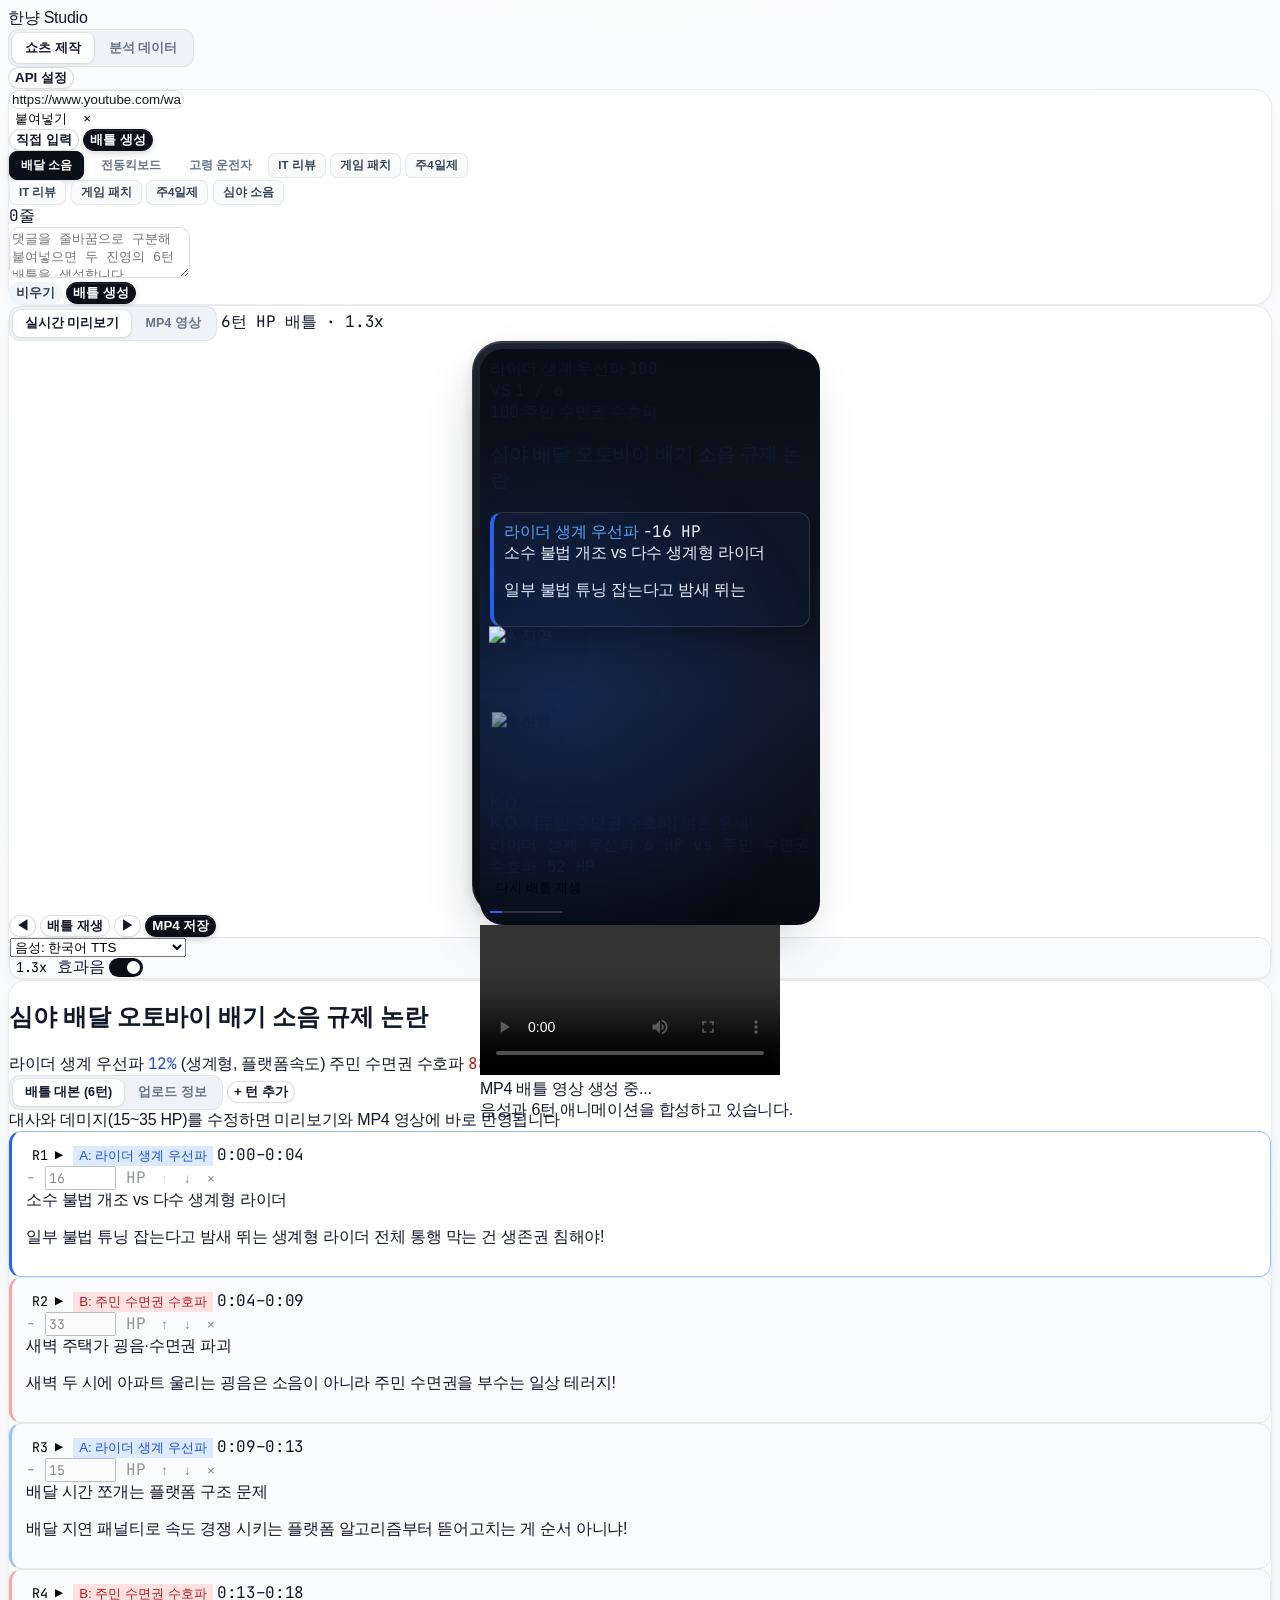
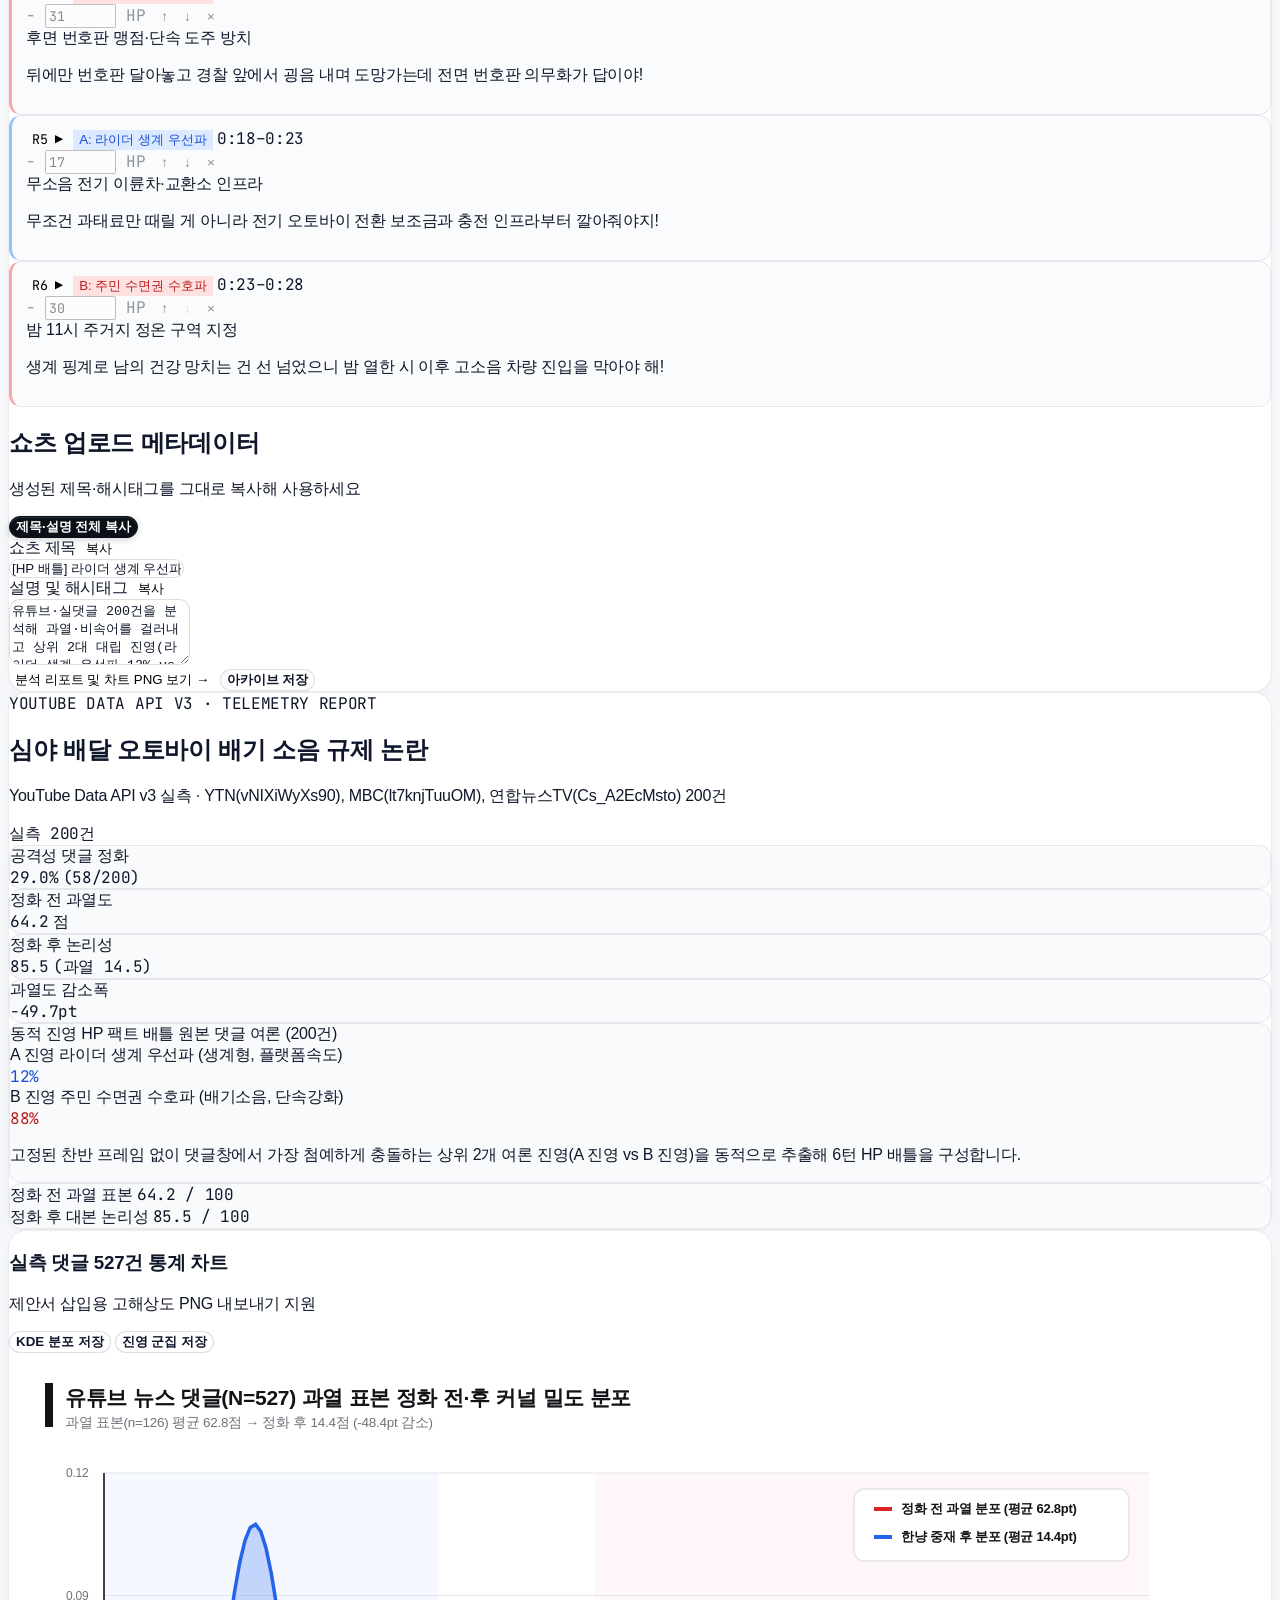
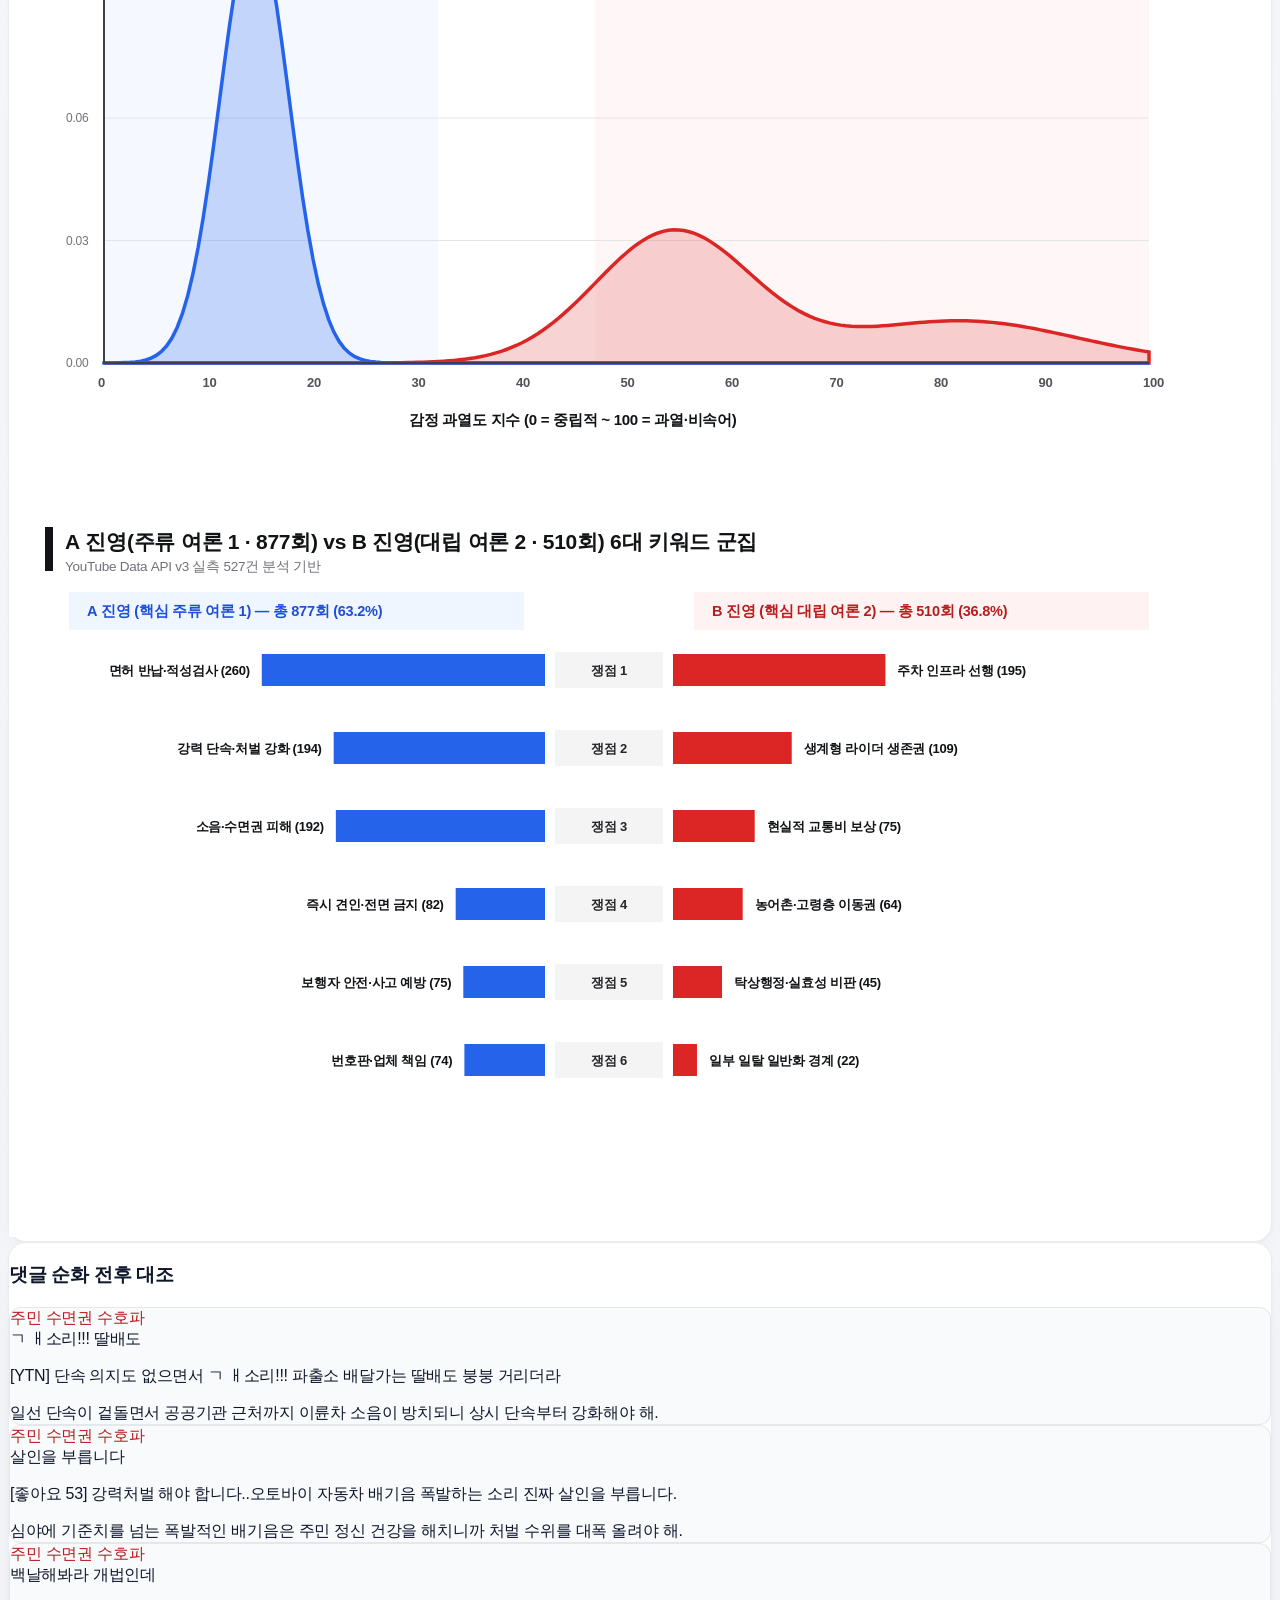
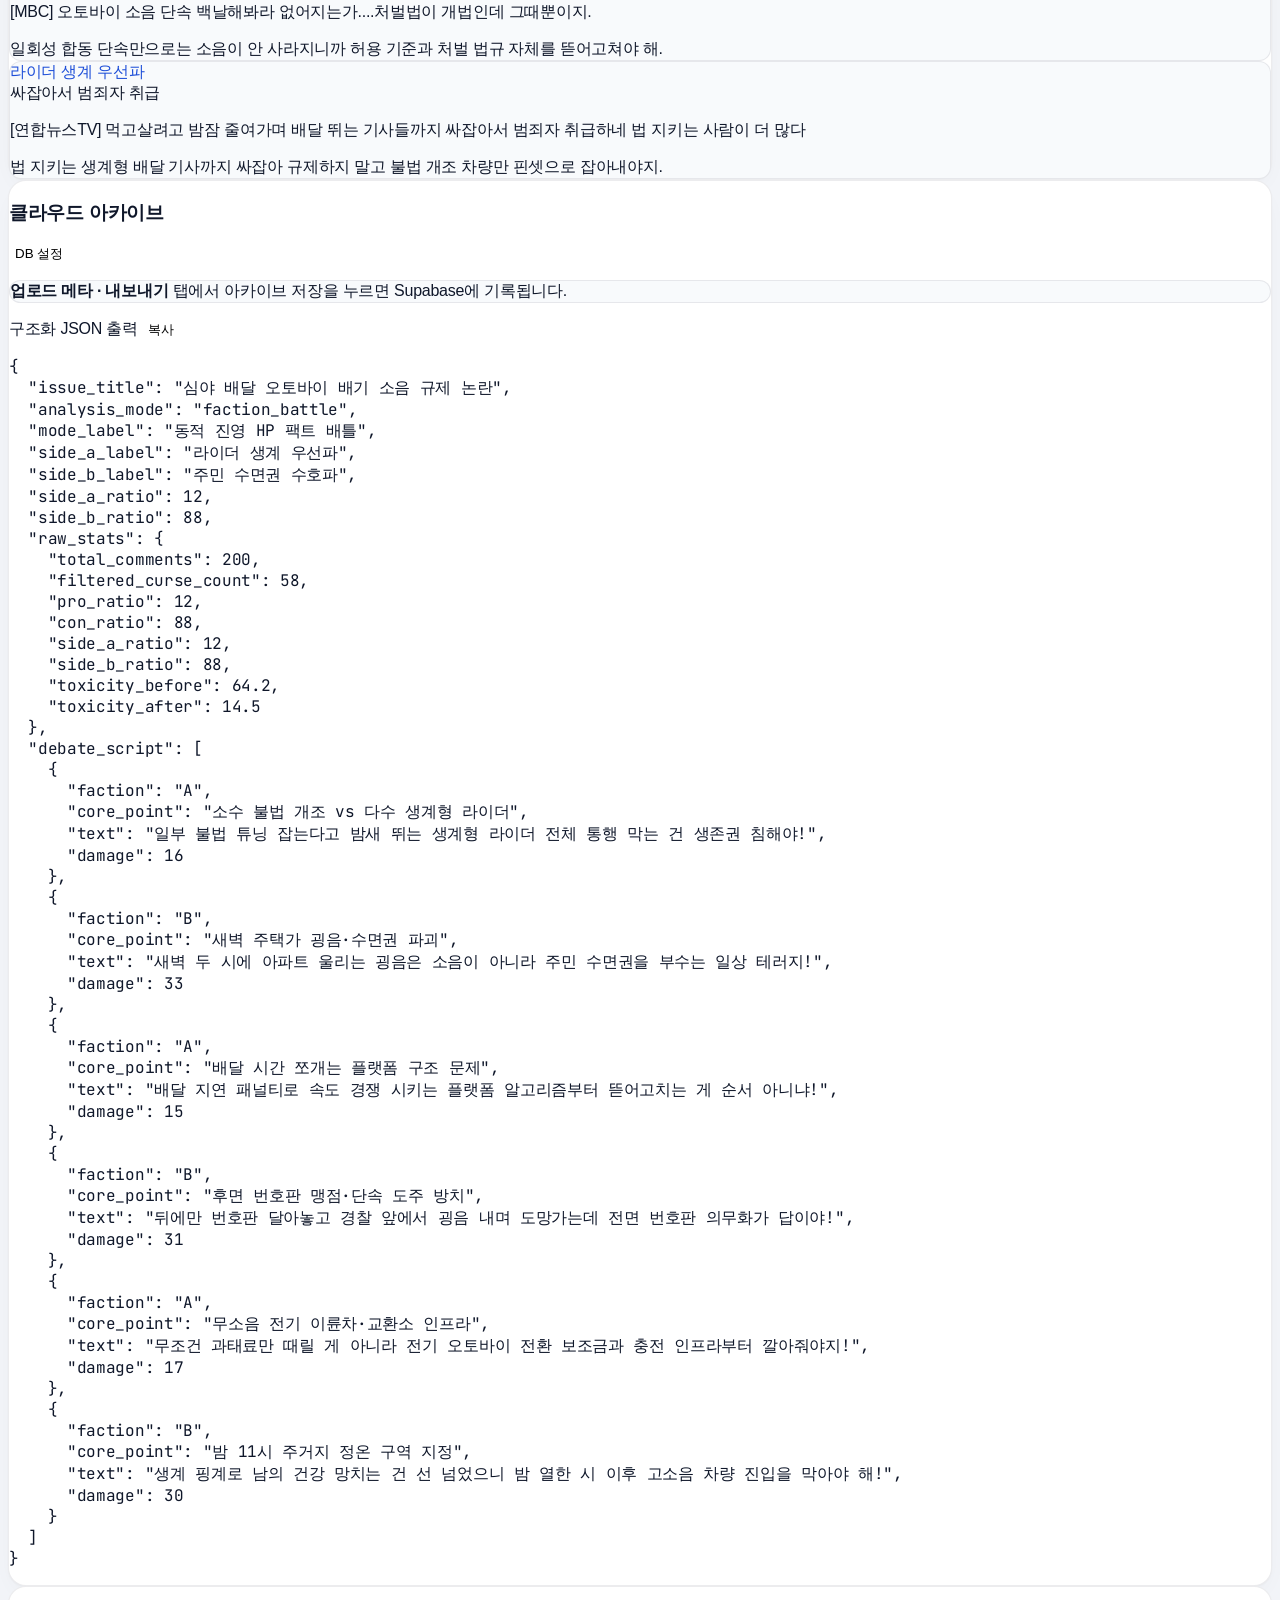
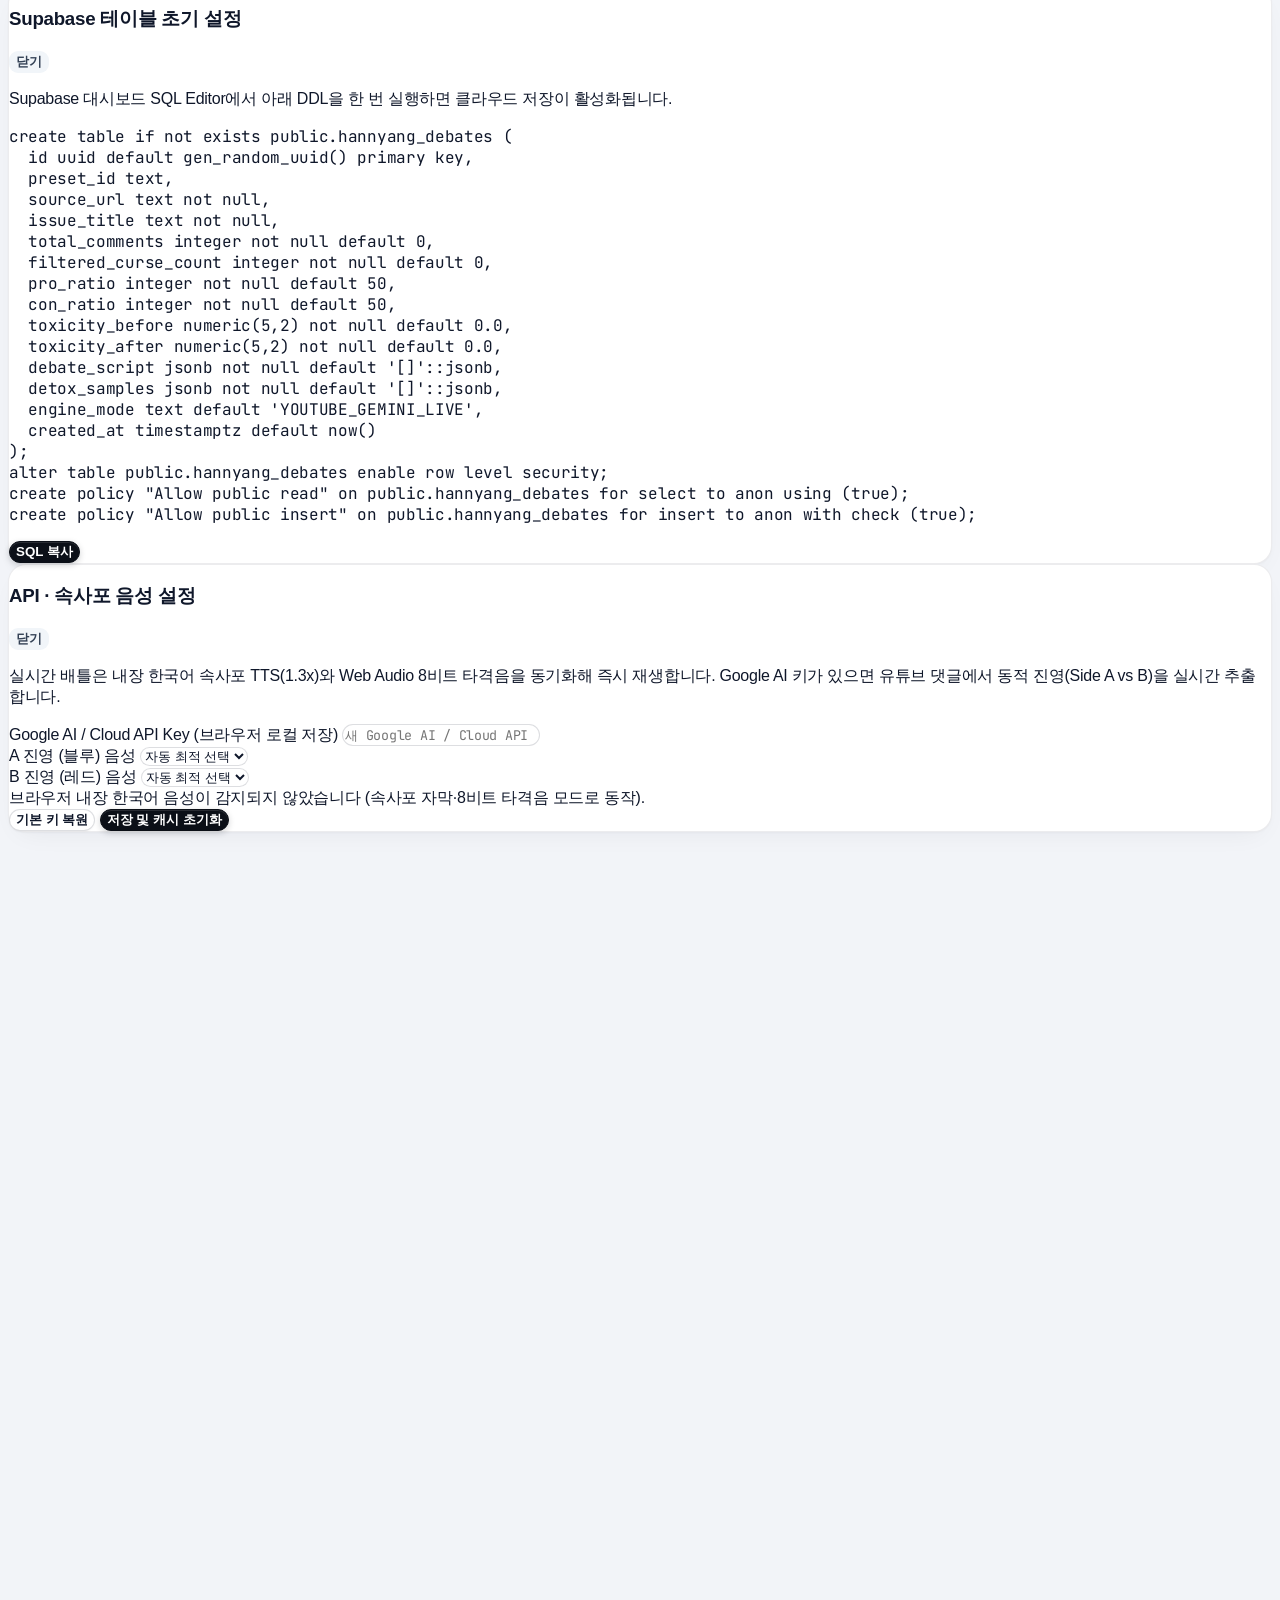
==== commit ae9fedfc: "Simplify Shorts statement card, minimal studio backdrop, and clean UI layout" ====
--- a/static/index.html
+++ b/static/index.html
@@ -235,15 +235,13 @@
       width: 100%;
       height: 100%;
       border-radius: 23px;
-      background:
-        radial-gradient(circle at 50% 24%, rgba(39, 48, 67, 0.45), transparent 60%),
-        linear-gradient(180deg, #0E1015 0%, #141821 55%, #0B0D12 100%);
+      background: linear-gradient(180deg, #090D16 0%, #111827 60%, #070A11 100%);
       position: relative;
       overflow: hidden;
       display: flex;
       flex-direction: column;
       justify-content: space-between;
-      padding: 8px 10px 8px;
+      padding: 9px 10px 9px;
     }
 
     .stage-spotlight {
@@ -251,59 +249,46 @@
       inset: 0;
       z-index: 5;
       pointer-events: none;
-      background: radial-gradient(circle at 25% 64%, rgba(37, 99, 235, 0.36), rgba(37, 99, 235, 0.08) 42%, transparent 68%);
+      background: radial-gradient(circle at 25% 66%, rgba(37, 99, 235, 0.24), rgba(37, 99, 235, 0.05) 42%, transparent 66%);
       transition: background 0.35s ease;
     }
     .stage-spotlight.con-mode {
-      background: radial-gradient(circle at 75% 64%, rgba(220, 38, 38, 0.36), rgba(220, 38, 38, 0.08) 42%, transparent 68%);
-    }
-
-    /* High-Contrast Speech Bubble */
-    .speech-bubble {
+      background: radial-gradient(circle at 75% 66%, rgba(220, 38, 38, 0.24), rgba(220, 38, 38, 0.05) 42%, transparent 66%);
+    }
+
+    /* Sleek Dark Statement Card (No cartoon speech bubble / tail) */
+    .caption-card {
       position: relative;
-      background: rgba(255, 255, 255, 0.99);
-      color: #0F172A;
+      background: rgba(15, 23, 42, 0.88);
+      color: #F8FAFC;
       border-radius: 12px;
-      padding: 6px 9px 7px;
-      border: 1.5px solid rgba(15, 23, 42, 0.14);
-      border-top: 3px solid var(--pro-accent);
-      box-shadow: 0 12px 24px rgba(0, 0, 0, 0.46);
+      padding: 8px 10px 9px;
+      border: 1px solid rgba(255, 255, 255, 0.13);
+      border-left: 4px solid var(--pro-accent);
+      box-shadow: 0 10px 24px rgba(0, 0, 0, 0.38);
       transition: border-color 0.2s ease;
     }
-    .speech-bubble.con-mode { border-top-color: var(--con-accent); }
-    .speech-tail {
-      position: absolute;
-      bottom: -5px;
-      width: 10px;
-      height: 10px;
-      background: #FFFFFF;
-      border-right: 1px solid rgba(15, 23, 42, 0.12);
-      border-bottom: 1px solid rgba(15, 23, 42, 0.12);
-      transform: rotate(45deg);
-      left: 58px;
-      transition: left 0.24s cubic-bezier(0.22, 1, 0.36, 1);
-    }
-    .speech-bubble.con-mode .speech-tail { left: calc(100% - 70px); }
-
-    /* High-Contrast Kinetic Word Highlight */
-    .kw-spoken { color: #0F172A; font-weight: 700; }
-    .kw-active-pro, .kw-active-blue { color: #1D4ED8; background: #DBEAFE; font-weight: 800; border-radius: 4px; padding: 1px 4px; box-decoration-break: clone; }
-    .kw-active-con, .kw-active-red { color: #B91C1C; background: #FEE2E2; font-weight: 800; border-radius: 4px; padding: 1px 4px; box-decoration-break: clone; }
-    .kw-active-violet { color: #6D28D9; background: #EDE9FE; font-weight: 800; border-radius: 4px; padding: 1px 4px; box-decoration-break: clone; }
-    .kw-active-emerald { color: #047857; background: #D1FAE5; font-weight: 800; border-radius: 4px; padding: 1px 4px; box-decoration-break: clone; }
-    .kw-active-amber { color: #B45309; background: #FEF3C7; font-weight: 800; border-radius: 4px; padding: 1px 4px; box-decoration-break: clone; }
-    .kw-upcoming { color: #334155; font-weight: 600; }
+    .caption-card.con-mode { border-left-color: var(--con-accent); }
+
+    /* High-Contrast Kinetic Word Highlight on Dark Card */
+    .kw-spoken { color: #F1F5F9; font-weight: 700; }
+    .kw-active-pro, .kw-active-blue { color: #FFFFFF; background: #2563EB; font-weight: 800; border-radius: 4px; padding: 1px 4px; box-decoration-break: clone; }
+    .kw-active-con, .kw-active-red { color: #FFFFFF; background: #DC2626; font-weight: 800; border-radius: 4px; padding: 1px 4px; box-decoration-break: clone; }
+    .kw-active-violet { color: #FFFFFF; background: #7C3AED; font-weight: 800; border-radius: 4px; padding: 1px 4px; box-decoration-break: clone; }
+    .kw-active-emerald { color: #FFFFFF; background: #059669; font-weight: 800; border-radius: 4px; padding: 1px 4px; box-decoration-break: clone; }
+    .kw-active-amber { color: #FFFFFF; background: #D97706; font-weight: 800; border-radius: 4px; padding: 1px 4px; box-decoration-break: clone; }
+    .kw-upcoming { color: #94A3B8; font-weight: 600; }
 
     /* Anime Arena Fighter Motion */
     .char-actor {
       transition: transform 0.32s cubic-bezier(0.22, 1, 0.36, 1), filter 0.28s ease, opacity 0.28s ease;
       transform-origin: bottom center;
-      filter: brightness(0.76) saturate(0.86) drop-shadow(0 8px 12px rgba(0, 0, 0, 0.55));
-      opacity: 0.94;
+      filter: brightness(0.72) saturate(0.84) drop-shadow(0 8px 14px rgba(0, 0, 0, 0.6));
+      opacity: 0.92;
       transform: scale(0.95);
     }
     .char-actor.speaking {
-      filter: brightness(1.06) saturate(1.12) drop-shadow(0 0 16px rgba(255, 255, 255, 0.24)) drop-shadow(0 10px 18px rgba(0, 0, 0, 0.65));
+      filter: brightness(1.06) saturate(1.08) drop-shadow(0 10px 18px rgba(0, 0, 0, 0.65));
       opacity: 1;
       transform: scale(1.04);
       animation: talkCadence 1.3s infinite ease-in-out alternate;
@@ -313,7 +298,7 @@
       100% { transform: scale(1.055) translateY(-3px); }
     }
 
-    /* Fighting-Game HP Battle Animations */
+    /* Clean HP Battle Animations */
     .hp-bar-fill {
       transition: width 0.32s cubic-bezier(0.22, 1, 0.36, 1);
     }
@@ -332,68 +317,52 @@
       position: absolute;
       inset: -6px -10px 18px -10px;
       border-radius: 999px;
-      background: radial-gradient(circle, rgba(239, 68, 68, 0.68) 0%, rgba(220, 38, 38, 0.25) 55%, transparent 75%);
+      background: radial-gradient(circle, rgba(239, 68, 68, 0.55) 0%, rgba(220, 38, 38, 0.18) 55%, transparent 75%);
       opacity: 0;
       pointer-events: none;
       z-index: 22;
     }
     .hit-flash-overlay.active {
-      animation: hitFlashRed 0.42s ease-out forwards;
+      animation: hitFlashRed 0.40s ease-out forwards;
     }
     @keyframes hitFlashRed {
-      0% { opacity: 0.95; transform: scale(0.92); }
-      45% { opacity: 0.65; transform: scale(1.06); }
-      100% { opacity: 0; transform: scale(1.12); }
+      0% { opacity: 0.9; transform: scale(0.94); }
+      45% { opacity: 0.55; transform: scale(1.05); }
+      100% { opacity: 0; transform: scale(1.1); }
     }
     .dmg-float-pop {
       position: absolute;
       left: 50%;
-      top: -18px;
+      top: -14px;
       transform: translateX(-50%);
       white-space: nowrap;
-      padding: 2px 7px;
+      padding: 2px 8px;
       border-radius: 7px;
-      background: linear-gradient(135deg, #DC2626, #991B1B);
-      color: #FEF08A;
-      border: 1px solid rgba(254, 240, 138, 0.8);
-      font-size: 9.5px;
-      font-weight: 900;
-      box-shadow: 0 6px 14px rgba(220, 38, 38, 0.55);
+      background: #991B1B;
+      color: #FFFFFF;
+      border: 1px solid rgba(252, 165, 165, 0.7);
+      font-size: 10px;
+      font-weight: 800;
+      box-shadow: 0 6px 14px rgba(0, 0, 0, 0.45);
       opacity: 0;
       pointer-events: none;
       z-index: 35;
     }
     .dmg-float-pop.active {
-      animation: dmgFloatUp 0.9s cubic-bezier(0.22, 1, 0.36, 1) forwards;
+      animation: dmgFloatUp 0.85s cubic-bezier(0.22, 1, 0.36, 1) forwards;
     }
     @keyframes dmgFloatUp {
-      0% { opacity: 0; transform: translate(-50%, 10px) scale(0.75); }
-      20% { opacity: 1; transform: translate(-50%, -6px) scale(1.08); }
-      75% { opacity: 1; transform: translate(-50%, -22px) scale(1.0); }
-      100% { opacity: 0; transform: translate(-50%, -32px) scale(0.95); }
+      0% { opacity: 0; transform: translate(-50%, 8px) scale(0.8); }
+      20% { opacity: 1; transform: translate(-50%, -6px) scale(1.05); }
+      75% { opacity: 1; transform: translate(-50%, -20px) scale(1.0); }
+      100% { opacity: 0; transform: translate(-50%, -30px) scale(0.95); }
     }
     .ko-card-anim {
       animation: koPopIn 0.36s cubic-bezier(0.22, 1, 0.36, 1) forwards;
     }
     @keyframes koPopIn {
-      0% { opacity: 0; transform: scale(0.82); }
+      0% { opacity: 0; transform: scale(0.84); }
       100% { opacity: 1; transform: scale(1); }
-    }
-
-    /* 10-Band Equalizer Bars */
-    .eq-bars { display: flex; align-items: center; gap: 2px; height: 14px; }
-    .eq-bar { width: 2px; height: 4px; border-radius: 99px; background: #D4D4D8; }
-    .eq-pro .eq-bar, .eq-blue .eq-bar { background: #2563EB; animation: eqAnim 0.42s infinite ease-in-out alternate; }
-    .eq-con .eq-bar, .eq-red .eq-bar { background: #DC2626; animation: eqAnim 0.40s infinite ease-in-out alternate; }
-    .eq-violet .eq-bar { background: #7C3AED; animation: eqAnim 0.41s infinite ease-in-out alternate; }
-    .eq-emerald .eq-bar { background: #059669; animation: eqAnim 0.41s infinite ease-in-out alternate; }
-    .eq-amber .eq-bar { background: #D97706; animation: eqAnim 0.41s infinite ease-in-out alternate; }
-    .eq-bar:nth-child(2n) { animation-delay: 0.11s; }
-    .eq-bar:nth-child(3n) { animation-delay: 0.21s; }
-    .eq-bar:nth-child(5n) { animation-delay: 0.06s; }
-    @keyframes eqAnim {
-      0% { height: 4px; opacity: 0.45; }
-      100% { height: 14px; opacity: 1; }
     }
 
     /* Clean Architectural Timeline Cards with Progressive Disclosure */
@@ -521,7 +490,6 @@
           </div>
           <div class="flex items-baseline gap-2">
             <span class="font-bold text-[15px] text-slate-900 tracking-tight whitespace-nowrap">한냥 <span class="hidden sm:inline">Studio</span></span>
-            <span class="hidden md:inline text-[11px] font-semibold text-slate-400 mono-num">MULTI-VIEW ENGINE</span>
           </div>
         </div>
 
@@ -538,7 +506,7 @@
       <div class="flex items-center gap-2 shrink-0">
         <button onclick="toggleApiKeyModal()" class="btn-outline h-8 px-2.5 sm:px-3 text-[11.5px] sm:text-[12px] inline-flex items-center gap-1.5">
           <span class="w-1.5 h-1.5 rounded-full bg-[#10B981]"></span>
-          <span>음성 · API</span>
+          <span>API 설정</span>
         </button>
       </div>
     </div>
@@ -557,13 +525,12 @@
         <div class="flex flex-col md:flex-row md:items-center gap-2">
           <!-- Omnibar URL Field -->
           <div class="relative flex-1 flex items-center">
-            <span class="absolute left-3 text-[11px] font-bold text-slate-400 mono-num select-none pointer-events-none">SRC</span>
             <input
               id="sourceUrlInput"
               type="text"
-              placeholder="유튜브 링크 붙여넣기 (토론 · IT 리뷰 · 게임 · 일상 반응)"
+              placeholder="유튜브 링크 붙여넣기"
               onkeydown="if(event.key==='Enter'){event.preventDefault();runLiveYouTubeOrCustomAnalysis();}"
-              class="studio-input w-full h-10 pl-11 pr-[106px] text-[13.5px]"
+              class="studio-input w-full h-10 pl-3.5 pr-[106px] text-[13.5px]"
             />
             <div class="absolute right-1.5 flex items-center gap-1">
               <button
@@ -581,25 +548,15 @@
             </div>
           </div>
 
-          <!-- Compact Mode + Primary Action -->
+          <!-- Primary Actions -->
+          <input type="hidden" id="analysisModeSelect" value="auto" />
           <div class="flex flex-wrap items-center gap-2 shrink-0">
-            <select
-              id="analysisModeSelect"
-              onchange="onAnalysisModeChange()"
-              title="진영 배틀 추출 방식"
-              class="studio-input h-10 px-2.5 text-[12.5px] font-semibold text-slate-800"
-            >
-              <option value="auto">배틀: 동적 진영 자동</option>
-              <option value="battle">상위 2대 진영 팩폭</option>
-              <option value="proscons">장단점·체감 정면충돌</option>
-              <option value="summary">핵심 갈등 2축 대결</option>
-            </select>
             <button
               id="toggleCustomBtn"
               onclick="toggleCustomTextBox()"
               class="btn-outline h-10 px-3 text-[12.5px]"
             >
-              댓글 직접입력
+              직접 입력
             </button>
             <button
               id="runPipelineBtn"
@@ -611,29 +568,23 @@
           </div>
         </div>
 
-        <!-- Slim Strip: Empirical Presets + 1-Click Diverse Samples + Telemetry -->
+        <!-- Clean Preset & Sample Strip -->
         <div class="pt-2.5 border-t border-slate-900/[0.06] flex flex-wrap items-center justify-between gap-2">
           <div class="flex flex-wrap items-center gap-1.5">
-            <span class="text-[11px] font-bold text-slate-400 mono-num mr-0.5">실측 527</span>
             <button id="presetBtn_preset_1" onclick="selectPreset('preset_1')" class="topic-pill active">
-              배달 소음 대결
+              배달 소음
             </button>
             <button id="presetBtn_preset_2" onclick="selectPreset('preset_2')" class="topic-pill">
-              전동킥보드 충돌
+              전동킥보드
             </button>
             <button id="presetBtn_preset_3" onclick="selectPreset('preset_3')" class="topic-pill">
-              고령 운전자 면허
+              고령 운전자
             </button>
-            <span class="hidden sm:inline text-slate-300 mx-0.5">|</span>
-            <span class="text-[11px] font-bold text-slate-400 mono-num">샘플</span>
             <button type="button" onclick="applySamplePack('it_review')" class="sample-chip">IT 리뷰</button>
             <button type="button" onclick="applySamplePack('game_patch')" class="sample-chip">게임 패치</button>
             <button type="button" onclick="applySamplePack('four_day')" class="sample-chip">주4일제</button>
           </div>
-          <div class="flex items-center gap-2 ml-auto">
-            <span id="pipelineStepBadge" class="hidden px-2 py-0.5 rounded-md bg-sky-50 border border-sky-200 text-[11px] font-bold text-sky-700 mono-num"></span>
-            <span class="text-[11.5px] font-medium text-slate-500 mono-num" id="miniSummaryStats">댓글 200건 중 과열 58건(29.0%) 정제</span>
-          </div>
+          <span id="pipelineStepBadge" class="hidden px-2 py-0.5 rounded-md bg-sky-50 border border-sky-200 text-[11px] font-bold text-sky-700 mono-num"></span>
         </div>
 
         <div id="commandNotice" class="hidden px-3 py-2 rounded-lg text-[12px] font-medium bg-red-50 text-red-700 border border-red-200"></div>
@@ -642,25 +593,24 @@
         <div id="customTextWrapper" class="hidden pt-2.5 border-t border-slate-900/[0.06] space-y-2">
           <div class="flex flex-wrap items-center justify-between gap-2">
             <div class="flex flex-wrap items-center gap-1.5">
-              <span class="text-[11.5px] font-semibold text-slate-500">샘플 채우기:</span>
-              <button type="button" onclick="applySamplePack('it_review')" class="sample-chip">IT 신제품 반응 대결</button>
-              <button type="button" onclick="applySamplePack('game_patch')" class="sample-chip">게임 밸런스 패치</button>
-              <button type="button" onclick="applySamplePack('four_day')" class="sample-chip">주 4일제 여론 대결</button>
-              <button type="button" onclick="applySamplePack('noise_debate')" class="sample-chip">심야 소음 충돌</button>
+              <button type="button" onclick="applySamplePack('it_review')" class="sample-chip">IT 리뷰</button>
+              <button type="button" onclick="applySamplePack('game_patch')" class="sample-chip">게임 패치</button>
+              <button type="button" onclick="applySamplePack('four_day')" class="sample-chip">주4일제</button>
+              <button type="button" onclick="applySamplePack('noise_debate')" class="sample-chip">심야 소음</button>
             </div>
-            <span id="customLineCountLabel" class="text-[11.5px] font-semibold text-slate-500 mono-num">0줄 입력됨</span>
+            <span id="customLineCountLabel" class="text-[11.5px] font-semibold text-slate-500 mono-num">0줄</span>
           </div>
           <textarea
             id="rawCommentsInput"
             rows="3"
             oninput="updateCustomLineCount()"
             onkeydown="if((event.ctrlKey||event.metaKey)&&event.key==='Enter'){event.preventDefault();runLiveYouTubeOrCustomAnalysis();}"
-            placeholder="댓글·후기를 줄바꿈으로 구분해 붙여넣으면 상위 2대 대립 진영으로 6턴 팩트 배틀을 구성합니다 (Ctrl+Enter 실행)"
+            placeholder="댓글을 줄바꿈으로 구분해 붙여넣으면 두 진영의 6턴 배틀을 생성합니다 (Ctrl+Enter)"
             class="studio-input w-full p-3 text-[13px] leading-relaxed"
           ></textarea>
           <div class="flex items-center justify-between gap-2">
             <button type="button" onclick="document.getElementById('rawCommentsInput').value='';updateCustomLineCount();" class="btn-ghost px-3 py-1.5 text-[12px]">비우기</button>
-            <button type="button" onclick="runLiveYouTubeOrCustomAnalysis()" class="btn-ink px-4 py-1.5 text-[12.5px]">이 댓글로 배틀 생성</button>
+            <button type="button" onclick="runLiveYouTubeOrCustomAnalysis()" class="btn-ink px-4 py-1.5 text-[12.5px]">배틀 생성</button>
           </div>
         </div>
       </div>
@@ -675,104 +625,82 @@
             <div class="w-full flex items-center justify-between mb-3.5">
               <div class="seg-track">
                 <button id="modeInteractiveBtn" onclick="setPlayerMode('interactive')" class="seg-btn active">
-                  실시간 배틀
+                  실시간 미리보기
                 </button>
                 <button id="modeVideoBtn" onclick="setPlayerMode('video')" class="seg-btn">
-                  MP4 렌더
+                  MP4 영상
                 </button>
               </div>
-              <span id="ttsStatusLabel" class="text-[11.5px] font-semibold text-slate-600 bg-slate-100 px-2.5 py-1 rounded-md mono-num">6턴 HP 팩트 배틀</span>
+              <span id="ttsStatusLabel" class="text-[11.5px] font-semibold text-slate-500 mono-num">6턴 · 1.3x</span>
             </div>
 
             <!-- Anodized Obsidian 9:16 Monitor Frame -->
             <div class="phone-chassis">
               <div id="interactiveViewport" class="phone-screen">
-                <img
-                  id="studioSetImg"
-                  src="static/assets/studio_set.jpg"
-                  onerror="this.onerror=null;this.src='studio_set.jpg'"
-                  alt=""
-                  class="absolute inset-0 w-full h-full object-cover pointer-events-none z-0"
-                />
+                <!-- Minimal Dark Studio Floor -->
+                <div class="absolute inset-x-0 bottom-0 h-[17%] bg-[#070A11]/90 border-t border-white/10 pointer-events-none z-0"></div>
                 <div id="stageSpotlight" class="stage-spotlight"></div>
 
-                <!-- TOP: Dynamic Faction A (Blue) vs B (Red) HP Gauge Bar + Topic + Fact Attack Bubble -->
-                <div class="relative z-30 space-y-1.5">
-                  <!-- Fighting Game HP Gauge Bar -->
-                  <div class="rounded-xl bg-[#090D16]/95 border border-white/15 px-2 py-1.5 shadow-lg">
-                    <div class="grid grid-cols-[1fr_auto_1fr] items-center gap-1.5">
+                <!-- TOP: Dynamic Faction HP Gauge + Bold Issue Title + Clean Caption Card -->
+                <div class="relative z-30 space-y-2">
+                  <!-- Clean Fighting Game HP Gauge Bar -->
+                  <div class="rounded-xl bg-[#0F172A]/90 border border-white/10 px-2.5 py-1.5 shadow-lg">
+                    <div class="grid grid-cols-[1fr_auto_1fr] items-center gap-2">
                       <!-- Faction A (Blue) -->
                       <div class="min-w-0">
-                        <div class="flex items-center justify-between gap-1 mb-0.5">
-                          <span id="hpLabelA" class="text-[8.5px] font-extrabold text-[#93C5FD] truncate">라이더 생계 우선파</span>
-                          <span id="hpValA" class="text-[8.5px] font-black text-white mono-num shrink-0">100</span>
+                        <div class="flex items-center justify-between gap-1 mb-1">
+                          <span id="hpLabelA" class="text-[9px] font-extrabold text-[#93C5FD] truncate">라이더 생계 우선파</span>
+                          <span id="hpValA" class="text-[9px] font-black text-white mono-num shrink-0">100</span>
                         </div>
-                        <div class="w-full h-2 rounded-full bg-slate-800 overflow-hidden border border-blue-500/30">
-                          <div id="hpBarA" class="hp-bar-fill h-full bg-gradient-to-r from-[#1D4ED8] to-[#3B82F6] rounded-full" style="width: 100%"></div>
+                        <div class="w-full h-1.5 rounded-full bg-slate-800 overflow-hidden">
+                          <div id="hpBarA" class="hp-bar-fill h-full bg-[#3B82F6] rounded-full" style="width: 100%"></div>
                         </div>
                       </div>
 
-                      <!-- Center VS + ROUND -->
+                      <!-- Center VS + Round -->
                       <div class="flex flex-col items-center justify-center px-1 shrink-0">
                         <span class="text-[10px] font-black text-[#FACC15] leading-none tracking-tight">VS</span>
-                        <span id="shortsRoundBadge" class="mt-0.5 px-1.5 py-[1px] rounded bg-white/10 border border-white/15 text-[7.5px] font-extrabold text-white mono-num leading-tight">ROUND 1/6</span>
+                        <span id="shortsRoundBadge" class="mt-0.5 text-[8px] font-bold text-slate-300 mono-num leading-none">1 / 6</span>
                       </div>
 
                       <!-- Faction B (Red) -->
                       <div class="min-w-0">
-                        <div class="flex items-center justify-between gap-1 mb-0.5">
-                          <span id="hpValB" class="text-[8.5px] font-black text-white mono-num shrink-0">100</span>
-                          <span id="hpLabelB" class="text-[8.5px] font-extrabold text-[#FCA5A5] truncate text-right">주민 수면권 수호파</span>
+                        <div class="flex items-center justify-between gap-1 mb-1">
+                          <span id="hpValB" class="text-[9px] font-black text-white mono-num shrink-0">100</span>
+                          <span id="hpLabelB" class="text-[9px] font-extrabold text-[#FCA5A5] truncate text-right">주민 수면권 수호파</span>
                         </div>
-                        <div class="w-full h-2 rounded-full bg-slate-800 overflow-hidden border border-red-500/30 flex justify-end">
-                          <div id="hpBarB" class="hp-bar-fill h-full bg-gradient-to-l from-[#B91C1C] to-[#EF4444] rounded-full" style="width: 100%"></div>
+                        <div class="w-full h-1.5 rounded-full bg-slate-800 overflow-hidden flex justify-end">
+                          <div id="hpBarB" class="hp-bar-fill h-full bg-[#EF4444] rounded-full" style="width: 100%"></div>
                         </div>
                       </div>
                     </div>
                   </div>
 
-                  <!-- Battle Topic Banner -->
-                  <div class="rounded-lg bg-[#090D16]/95 border border-[#FACC15]/55 border-t-[2.5px] border-t-[#FACC15] px-2 py-1 shadow-lg">
-                    <div class="flex items-center justify-between gap-1 mb-0.5">
-                      <div class="flex items-center gap-1 min-w-0">
-                        <span class="px-1.5 py-[1px] rounded bg-[#FACC15] text-[#090D16] text-[8.5px] font-extrabold leading-none shrink-0">배틀 이슈</span>
-                        <span id="shortsTopicModeTag" class="px-1 py-[1px] rounded bg-white/10 text-slate-200 text-[8px] font-semibold leading-none truncate">동적 진영 HP 팩트 배틀</span>
-                      </div>
-                      <span id="shortsCommentCountTag" class="text-[8px] text-slate-400 mono-num shrink-0">200건 분석</span>
-                    </div>
-                    <h3 id="shortsIssueTitle" class="text-[11px] font-extrabold text-white text-center leading-[1.22] line-clamp-2">
+                  <!-- Clean Bold Issue Title -->
+                  <div class="rounded-xl bg-[#0F172A]/85 border border-white/10 px-3 py-2">
+                    <h3 id="shortsIssueTitle" class="text-[12px] font-extrabold text-white text-center leading-[1.3] line-clamp-2">
                       심야 배달 오토바이 배기 소음 규제 논란
                     </h3>
                   </div>
 
-                  <!-- Battle Fact Attack Bubble -->
-                  <div id="shortsSpeechBubble" class="speech-bubble">
-                    <div class="flex items-center justify-between mb-1 gap-1">
-                      <div class="flex items-center gap-1.5 min-w-0">
-                        <span id="shortsSpeakerBadge" class="text-[9.5px] font-extrabold px-2 py-[2px] rounded bg-[#2563EB] text-white truncate max-w-[155px]">⚡ 라이더 생계 우선파</span>
-                        <span id="shortsDamageBadge" class="text-[8.5px] font-extrabold px-1.5 py-[1px] rounded bg-[#FEE2E2] text-[#B91C1C] border border-red-300 mono-num shrink-0">-16 DMG</span>
-                      </div>
-                      <div id="shortsBubbleEq" class="eq-bars shrink-0">
-                        <span class="eq-bar"></span><span class="eq-bar"></span><span class="eq-bar"></span><span class="eq-bar"></span><span class="eq-bar"></span>
-                        <span class="eq-bar"></span><span class="eq-bar"></span><span class="eq-bar"></span><span class="eq-bar"></span><span class="eq-bar"></span>
-                      </div>
+                  <!-- Clean Left-Accent Dark Glass Statement Card -->
+                  <div id="shortsSpeechBubble" class="caption-card">
+                    <div class="flex items-center justify-between gap-2 mb-1">
+                      <span id="shortsSpeakerBadge" class="text-[10px] font-extrabold text-[#60A5FA] truncate">라이더 생계 우선파</span>
+                      <span id="shortsDamageBadge" class="text-[8.5px] font-extrabold px-1.5 py-[1px] rounded bg-white/10 text-slate-200 mono-num shrink-0">-16 HP</span>
                     </div>
-                    <div id="shortsCoreBox" class="flex items-center gap-1.5 px-1.5 py-[3px] rounded-md mb-1 border-l-[3px]" style="background:#DBEAFE;border-left-color:#2563EB;">
-                      <span id="shortsCoreTag" class="px-1 py-[1px] rounded text-[8px] font-extrabold text-white shrink-0 leading-none" style="background:#2563EB;">팩폭</span>
-                      <div id="shortsCorePoint" class="text-[10px] font-bold text-[#1D4ED8] leading-[1.22] line-clamp-1">
-                        소수 불법 개조 vs 다수 생계형 라이더
-                      </div>
+                    <div id="shortsCorePoint" class="text-[10px] font-semibold text-slate-300 leading-[1.28] line-clamp-1 mb-1.5 pb-1.5 border-b border-white/10">
+                      소수 불법 개조 vs 다수 생계형 라이더
                     </div>
-                    <p id="shortsSubtitleText" class="text-[11px] font-bold text-[#0F172A] leading-[1.34] min-h-[28px]">
+                    <p id="shortsSubtitleText" class="text-[12.5px] font-bold text-slate-100 leading-[1.42] min-h-[36px]">
                       일부 불법 튜닝 잡는다고 밤새 뛰는 생계형 라이더 전체 통행 막는 건 생존권 침해야!
                     </p>
-                    <div class="speech-tail"></div>
                   </div>
                 </div>
 
-                <!-- Dynamic Faction Anime Fighter Slots with Shake + Red Flash + Damage Popups -->
-                <div id="fighterSlotA" class="absolute -translate-x-1/2 pointer-events-none z-10 flex flex-col items-center justify-end" style="left: 25%; bottom: 21%; height: 34.5%;">
-                  <div id="dmgPopA" class="dmg-float-pop">-24 HP (공감 팩폭!)</div>
+                <!-- Dynamic Faction Anime Fighters (Clean Silhouette on Minimal Stage) -->
+                <div id="fighterSlotA" class="absolute -translate-x-1/2 pointer-events-none z-10 flex flex-col items-center justify-end" style="left: 25%; bottom: 15%; height: 37%;">
+                  <div id="dmgPopA" class="dmg-float-pop">-24 HP</div>
                   <div id="hitFlashA" class="hit-flash-overlay"></div>
                   <img
                     id="avatarCardPro"
@@ -781,13 +709,10 @@
                     alt="A 진영"
                     class="char-actor speaking h-full w-auto max-w-none select-none pointer-events-none"
                   />
-                  <div id="fighterTagA" class="relative z-20 -mt-3 px-2.5 py-[2.5px] rounded-md bg-[#0A0E16]/95 border border-[#3B82F6] text-[8.5px] font-extrabold text-[#93C5FD] text-center truncate max-w-[132px] mx-auto shadow-lg">
-                    라이더 생계 우선파
-                  </div>
                 </div>
 
-                <div id="fighterSlotB" class="absolute -translate-x-1/2 pointer-events-none z-10 flex flex-col items-center justify-end" style="left: 75%; bottom: 21%; height: 34.5%;">
-                  <div id="dmgPopB" class="dmg-float-pop">-24 HP (공감 팩폭!)</div>
+                <div id="fighterSlotB" class="absolute -translate-x-1/2 pointer-events-none z-10 flex flex-col items-center justify-end" style="left: 75%; bottom: 15%; height: 37%;">
+                  <div id="dmgPopB" class="dmg-float-pop">-24 HP</div>
                   <div id="hitFlashB" class="hit-flash-overlay"></div>
                   <img
                     id="avatarCardCon"
@@ -796,9 +721,6 @@
                     alt="B 진영"
                     class="char-actor h-full w-auto max-w-none select-none pointer-events-none"
                   />
-                  <div id="fighterTagB" class="relative z-20 -mt-3 px-2.5 py-[2.5px] rounded-md bg-[#0A0E16]/95 border border-[#EF4444] text-[8.5px] font-extrabold text-[#FCA5A5] text-center truncate max-w-[132px] mx-auto shadow-lg">
-                    주민 수면권 수호파
-                  </div>
                 </div>
 
                 <!-- Final K.O. Victory Overlay -->
@@ -817,22 +739,8 @@
                   </div>
                 </div>
 
-                <!-- Dynamic Faction Ratio Telemetry Footer -->
-                <div id="shortsTelemetryArea" class="relative z-30 rounded-xl bg-[#0E1119]/92 px-2.5 py-1.5 border border-white/10 mt-auto">
-                  <div id="shortsLegendRow" class="flex items-center justify-between gap-1 text-[9.5px] font-semibold mb-1 truncate">
-                    <span class="text-[#60A5FA] mono-num">라이더 생계 12%</span>
-                    <span class="text-[#A1A1AA]">공감 비중</span>
-                    <span class="text-[#F87171] mono-num">주민 수면권 88%</span>
-                  </div>
-                  <div id="shortsRatioBar" class="w-full h-1.5 rounded-full bg-white/10 overflow-hidden flex gap-0.5 mb-1">
-                    <div class="h-full bg-[#2563EB] rounded-full" style="width: 12%"></div>
-                    <div class="h-full bg-[#DC2626] rounded-full" style="width: 88%"></div>
-                  </div>
-                  <div class="flex items-center justify-between pt-1 border-t border-white/[0.08]">
-                    <div class="flex items-center gap-1" id="shortsTurnDots"></div>
-                    <span id="shortsModeFootLabel" class="text-[9.5px] text-[#A1A1AA] font-semibold">한냥 Studio</span>
-                  </div>
-                </div>
+                <!-- Clean Centered Turn Progress Pills -->
+                <div id="shortsTurnDots" class="relative z-30 mt-auto pb-1 flex items-center justify-center gap-1.5"></div>
               </div>
 
               <!-- Real Broadcast Video Player -->
@@ -840,14 +748,14 @@
                 <video id="realMp4Player" class="w-full h-full object-contain" controls playsinline preload="metadata"></video>
                 <div id="mp4RenderOverlay" class="hidden absolute inset-0 bg-[#0B0F17]/95 flex flex-col items-center justify-center p-6 text-center z-20">
                   <div class="w-8 h-8 rounded-full border-2 border-white/20 border-t-sky-400 animate-spin mb-3"></div>
-                  <div id="mp4RenderOverlayText" class="text-[13px] font-semibold text-white">AI 음성 + 9:16 HP 배틀 영상 생성 중...</div>
-                  <div id="mp4RenderOverlaySub" class="text-[11px] text-slate-400 mt-1">6턴 진영 공격과 8비트 타격음을 동기화하고 있습니다.</div>
+                  <div id="mp4RenderOverlayText" class="text-[13px] font-semibold text-white">MP4 배틀 영상 생성 중...</div>
+                  <div id="mp4RenderOverlaySub" class="text-[11px] text-slate-400 mt-1">음성과 6턴 애니메이션을 합성하고 있습니다.</div>
                 </div>
               </div>
             </div>
 
             <!-- Tactile Transport & Acoustic Dock -->
-            <div class="w-full max-w-[320px] mt-3.5 space-y-2.5">
+            <div class="w-full max-w-[320px] mt-3.5 space-y-2">
               <div class="flex items-center gap-1.5">
                 <button type="button" onclick="stepTurn(-1)" title="이전 라운드 (←)" class="btn-outline w-10 h-10 flex items-center justify-center text-[12px] shrink-0">◀</button>
                 <button id="playShortsBtn" onclick="toggleShortsPlayback()" class="btn-outline flex-1 h-10 text-[13px]">
@@ -859,18 +767,18 @@
                 </button>
               </div>
 
-              <!-- Unified Slim Acoustic Dock (Rapid-Fire 1.3x Browser TTS + 8-bit Web Audio SFX) -->
+              <!-- Unified Slim Acoustic Dock -->
               <div class="studio-subpanel px-2.5 py-1.5 flex items-center justify-between gap-2 text-[11.5px] text-slate-600">
                 <select id="voiceEngineSelect" onchange="onVoiceModeChange()" class="bg-transparent font-semibold text-slate-800 outline-none cursor-pointer text-[11.5px]">
-                  <option value="browser">음성: 속사포 한국어 (1.3x)</option>
-                  <option value="auto">음성: 자동 (Cloud/속사포)</option>
+                  <option value="browser">음성: 한국어 TTS</option>
+                  <option value="auto">음성: 자동 (서버/브라우저)</option>
                 </select>
                 <div class="flex items-center gap-2 shrink-0">
                   <button id="speedToggleBtn" onclick="togglePlaybackSpeed()" class="px-1.5 py-0.5 rounded bg-white border border-slate-200 font-semibold text-slate-800 mono-num hover:bg-slate-50 transition">
                     1.3x
                   </button>
                   <label class="flex items-center gap-1 cursor-pointer select-none">
-                    <span class="text-[11px] font-medium">8비트 타격음</span>
+                    <span class="text-[11px] font-medium">효과음</span>
                     <span class="min-switch">
                       <input id="chimeToggle" type="checkbox" checked onchange="saveUiPrefs()" />
                       <span class="min-slider"></span>
@@ -878,63 +786,45 @@
                   </label>
                 </div>
               </div>
-              <div class="flex items-center justify-between text-[10.5px] text-slate-400 px-0.5">
-                <span class="mono-num">Space 배틀 재생 · ←/→ 라운드 이동</span>
-                <span id="mp4ExportStatus" class="font-medium text-emerald-600 truncate max-w-[170px]"></span>
-              </div>
+              <div id="mp4ExportStatus" class="text-[11px] font-medium text-emerald-600 text-center truncate min-h-[16px]"></div>
             </div>
           </div>
         </div>
 
-        <!-- RIGHT (7 cols): FOCUSED CONTEXT RADAR + TABBED INSPECTOR (SCRIPT FIRST!) -->
-        <div class="lg:col-span-7 space-y-4">
-
-          <!-- Active Faction Collision Radar & One-Click Quick Copy -->
-          <div class="studio-panel p-4 sm:p-5 space-y-3">
-            <div class="flex flex-wrap items-start justify-between gap-2">
-              <div class="min-w-0 flex-1">
-                <div class="flex items-center gap-2 mb-1">
-                  <span id="studioTopicModeBadge" class="px-2 py-0.5 rounded-md bg-slate-900 text-white text-[10.5px] font-bold">동적 진영 HP 팩트 배틀</span>
-                  <span class="text-[11px] font-semibold text-slate-400 mono-num">DYNAMIC FACTION BATTLE</span>
-                </div>
-                <h1 id="studioIssueHeadline" class="text-[15.5px] font-bold text-slate-900 leading-snug line-clamp-2">
-                  심야 배달 오토바이 배기 소음 규제 논란
-                </h1>
+        <!-- RIGHT (7 cols): CLEAN CONSOLIDATED ISSUE HEADER + SCRIPT / PUBLISH INSPECTOR -->
+        <div class="lg:col-span-7">
+          <div class="studio-panel p-4 sm:p-5 space-y-4">
+            <!-- Consolidated Issue Summary & Faction Ratio -->
+            <div class="space-y-2 pb-3.5 border-b border-slate-900/[0.06]">
+              <h1 id="studioIssueHeadline" class="text-[16px] font-bold text-slate-900 leading-snug line-clamp-2">
+                심야 배달 오토바이 배기 소음 규제 논란
+              </h1>
+              <div id="studioOverviewBar" class="w-full h-1.5 rounded-full bg-slate-100 overflow-hidden flex gap-0.5">
+                <div class="h-full bg-[#2563EB]" style="width:12%"></div>
+                <div class="h-full bg-[#DC2626]" style="width:88%"></div>
               </div>
-              <button type="button" onclick="copyFullMetadata(this)" class="btn-outline h-8 px-2.5 text-[11.5px] shrink-0">
-                제목·설명 복사
+              <div id="studioOverviewLegend" class="flex flex-wrap items-center gap-x-4 gap-y-1 text-[11.5px] font-semibold"></div>
+            </div>
+
+            <div class="flex flex-wrap items-center justify-between gap-2">
+              <div class="seg-track">
+                <button id="studioTabScript" type="button" onclick="switchStudioInspector('script')" class="seg-btn active">
+                  <span id="scriptEditorHeading">배틀 대본 (6턴)</span>
+                </button>
+                <button id="studioTabPublish" type="button" onclick="switchStudioInspector('publish')" class="seg-btn">
+                  업로드 정보
+                </button>
+              </div>
+
+              <button id="addTurnBtn" type="button" onclick="addScriptTurn()" class="btn-outline h-8 px-2.5 text-[12px] shrink-0">
+                + 턴 추가
               </button>
             </div>
-            <div id="studioOverviewBar" class="w-full h-2 rounded-full bg-slate-100 overflow-hidden flex gap-0.5">
-              <div class="h-full bg-[#2563EB]" style="width:12%"></div>
-              <div class="h-full bg-[#DC2626]" style="width:88%"></div>
-            </div>
-            <div id="studioOverviewLegend" class="flex flex-wrap items-center gap-x-4 gap-y-1 text-[11.5px] font-semibold"></div>
-          </div>
-
-          <!-- Focused Right Inspector Card with Segmented Mode Tabs -->
-          <div class="studio-panel p-4 sm:p-5 space-y-4">
-            <div class="flex flex-wrap items-center justify-between gap-2 pb-3 border-b border-slate-900/[0.06]">
-              <div class="seg-track">
-                <button id="studioTabScript" type="button" onclick="switchStudioInspector('script')" class="seg-btn active">
-                  <span id="scriptEditorHeading">팩트 배틀 대본 (6턴)</span>
-                </button>
-                <button id="studioTabPublish" type="button" onclick="switchStudioInspector('publish')" class="seg-btn">
-                  업로드 메타 · 내보내기
-                </button>
-              </div>
-
-              <div class="flex items-center gap-2">
-                <button id="addTurnBtn" type="button" onclick="addScriptTurn()" class="btn-outline h-8 px-2.5 text-[12px] shrink-0">
-                  + 턴 추가
-                </button>
-              </div>
-            </div>
 
             <!-- SUB-PANEL 1 (DEFAULT): FLEXIBLE 2-8 TURN BATTLE SCRIPT TIMELINE -->
             <div id="panelScriptTab" class="space-y-2.5">
-              <div class="flex items-center justify-between text-[11.5px] text-slate-400 px-0.5">
-                <span>핵심 라벨·공격 대사·데미지(15~35)를 직접 수정하면 상단 HP 게이지와 배틀 영상에 즉시 반영됩니다</span>
+              <div class="text-[11.5px] text-slate-400 px-0.5">
+                대사와 데미지(15~35 HP)를 수정하면 미리보기와 MP4 영상에 바로 반영됩니다
               </div>
               <div id="debateScriptList" class="space-y-2"></div>
             </div>
@@ -1771,7 +1661,9 @@
       if (!t) return 6.0;
       const cachedDur = currentData._turnAudioDur && currentData._turnAudioDur[idx];
       if (cachedDur && cachedDur > 0.5) {
-        return +((cachedDur / playbackRate) + 0.42).toFixed(2);
+        const baseRate = (currentData._ttsAudioCache && currentData._ttsAudioCache[idx]?.baseRate) || 1.0;
+        const effRate = Math.max(0.75, Math.min(2.0, playbackRate / baseRate));
+        return +((cachedDur / effRate) + 0.42).toFixed(2);
       }
       return estimateTurnDurationSec(t.text, playbackRate);
     }
@@ -2559,7 +2451,7 @@
             : `${shortTopic} 문제 풀려면 ${sideBLabel} 쪽 현실 대안부터 세워야지`;
         }
 
-        const corePt = trimKoreanWords(chosenQ, 20) || `${flabel} 핵심 팩폭`;
+        const corePt = trimKoreanWords(chosenQ, 20) || `${flabel} 핵심 논점`;
         const punchLine = toBanmalOneSentence(chosenQ, flabel, isA);
         const dmg = clampDamage(null, fratio, Math.floor(turnI / 2));
 
@@ -2746,13 +2638,13 @@
         const total = clusterRes.total_comments;
         let engineMode = vid ? `실시간 HP 배틀 (${total}건)` : `직접 입력 HP 배틀 (${total}건)`;
 
-        setPipelineStep("3/4 AI 팩폭 대본 생성");
+        setPipelineStep("3/4 AI 배틀 대본 생성");
         const sampleText = comments.slice(0, 35).map((c) => c.text).join("\n");
-        const gemPrompt = `다음 콘텐츠("${issueTitle}")의 실제 댓글 ${total}건을 분석해 고정된 '찬반/아나운서/40초' 형식을 완전히 버리고, 가장 첨예하게 대립하거나 대비되는 상위 2개 여론 진영(Side A vs Side B)이 맞붙는 6턴 격투 게임식 HP 팩트 배틀 쇼츠 JSON을 작성해라.
+        const gemPrompt = `다음 콘텐츠("${issueTitle}")의 실제 댓글 ${total}건을 분석해 고정된 '찬반/아나운서/40초' 형식을 완전히 버리고, 가장 첨예하게 대립하거나 대비되는 상위 2개 여론 진영(Side A vs Side B)이 맞붙는 6턴 격투 게임식 HP 배틀 쇼츠 JSON을 작성해라.
 규칙:
 1. side_a_label, side_b_label: 단순 찬성/반대 금지! 해당 이슈에 딱 맞는 8~12자 내외의 직관적 진영 이름을 동적 생성 (예: "라이더 생계 우선파" vs "주민 수면권 수호파", "전면 견인 강경파" vs "인프라 확충 현실파").
 2. debate_script: 반드시 총 6턴 배열 (faction "A" 3턴, "B" 3턴 교대 배치: A, B, A, B, A, B).
-3. text: 욕설·비속어는 모두 뺀 매운맛 반말/단언형 공격 대사 딱 1문장 (45~75자 이내, 속사포로 치고 빠지는 팩폭 스타일).
+3. text: 욕설·비속어는 모두 뺀 매운맛 반말/단언형 대사 딱 1문장 (45~75자 이내, 핵심만 직관적으로).
 4. damage: 15~35 사이의 정수 (실제 댓글 공감 비율이 높은 우세 진영 공격일수록 26~34 높은 데미지, 열세 진영은 15~22).
 출력 JSON 스펙:
 {"issue_title":"이슈 한 줄 요약(25자 이내)","side_a_label":"첫 번째 여론 진영명","side_b_label":"두 번째 대립 여론 진영명","debate_script":[{"faction":"A","core_point":"핵심 팩트 라벨(14자 이내)","text":"매운맛 반말/단언형 1문장 공격 대사!","damage":28}]}
@@ -3215,6 +3107,36 @@
       return null;
     }
 
+    async function fetchServerTtsTurn(turn, idx = 0) {
+      if (!(window.location.protocol.startsWith("http") && !window.location.hostname.includes("github.io"))) return null;
+      const faction = getTurnFaction(turn, idx);
+      const ctrl = typeof AbortController !== "undefined" ? new AbortController() : null;
+      const to = ctrl ? setTimeout(() => ctrl.abort(), 8000) : null;
+      try {
+        const res = await fetch("/api/tts", {
+          method: "POST",
+          headers: { "Content-Type": "application/json" },
+          signal: ctrl ? ctrl.signal : undefined,
+          body: JSON.stringify({ text: turn.text, faction })
+        });
+        if (to) clearTimeout(to);
+        if (res.ok) {
+          const data = await res.json();
+          if (data.b64) {
+            return {
+              b64: data.b64,
+              mimeType: data.mimeType || "audio/mpeg",
+              engine: data.engine || "Server Korean TTS",
+              baseRate: data.mimeType === "audio/wav" ? 1.0 : 1.3
+            };
+          }
+        }
+      } catch (e) {
+        if (to) clearTimeout(to);
+      }
+      return null;
+    }
+
     async function cacheAndAnalyzeTurnVoice(turnIdx, turn, resObj) {
       if (!resObj || !resObj.b64) return null;
       if (!currentData._ttsAudioCache) currentData._ttsAudioCache = {};
@@ -3251,7 +3173,10 @@
         return currentData._ttsAudioCache[turnIdx];
       }
 
-      const resObj = await fetchCloudTtsTurn(turn, turnIdx);
+      let resObj = await fetchCloudTtsTurn(turn, turnIdx);
+      if (!resObj || !resObj.b64) {
+        resObj = await fetchServerTtsTurn(turn, turnIdx);
+      }
       return await cacheAndAnalyzeTurnVoice(turnIdx, turn, resObj);
     }
 
@@ -3259,6 +3184,7 @@
       const turns = (currentData.debate_script || []).slice(0, 8);
       const engineMode = opts.engineMode || document.getElementById("voiceEngineSelect")?.value || "auto";
       const forVideoExport = !!opts.forVideoExport;
+      const skipServerTts = !!opts.skipServerTtsForMp4Render;
 
       if (!currentData._ttsAudioCache) currentData._ttsAudioCache = {};
       if (!currentData._turnAudioDur) currentData._turnAudioDur = {};
@@ -3297,7 +3223,26 @@
         }
       }
 
-      return { ok: false, voicedCount: 0, totalTurns: turns.length, mode: "browser", reason: "" };
+      if (!skipServerTts && turns.length && window.location.protocol.startsWith("http") && !window.location.hostname.includes("github.io")) {
+        onProgress(10, "서버 한국어 TTS 합성 중...");
+        const firstSrv = await fetchServerTtsTurn(turns[0], 0);
+        if (firstSrv && firstSrv.b64) {
+          await cacheAndAnalyzeTurnVoice(0, turns[0], firstSrv);
+          await Promise.all(turns.slice(1).map(async (t, offset) => {
+            const idx = offset + 1;
+            const r = await fetchServerTtsTurn(t, idx);
+            if (r && r.b64) await cacheAndAnalyzeTurnVoice(idx, t, r);
+          }));
+          renderScriptList();
+          const cnt = turns.filter((t, i) => currentData._ttsAudioCache[i]?.b64).length;
+          return { ok: cnt > 0, voicedCount: cnt, totalTurns: turns.length, mode: "server", reason: "" };
+        }
+      }
+
+      const reason = forVideoExport
+        ? "브라우저 속사포(SpeechSynthesis) 음성은 보안상 영상 파일로 직접 녹음되지 않습니다. 로컬 서버(FastAPI) 또는 프리셋 MP4를 이용하면 음성이 포함됩니다."
+        : "";
+      return { ok: false, voicedCount: 0, totalTurns: turns.length, mode: "browser", reason };
     }
 
     function wrapWordsByWidth(ctx, text, maxPx, maxLines = 4) {
@@ -3412,14 +3357,16 @@
       const resolvedModeLbl = currentData.mode_label || "동적 진영 HP 팩트 배틀";
       onProgress(4, "한국어 속사포 음성 트랙 합성 준비 중...");
 
-      // 1) Synthesize voices BEFORE launching recorder/server render
-      const voicePrep = await prepareAllVoices(onProgress, { forVideoExport: true });
-      const turnAudioList = turns.map((_, i) => (currentData._ttsAudioCache && currentData._ttsAudioCache[i]) || null);
+      const isFastApiHost = window.location.protocol.startsWith("http") && !window.location.hostname.includes("github.io");
+
+      // 1) Synthesize voices BEFORE launching recorder/server render (server MP4 handles server TTS in parallel)
+      let voicePrep = await prepareAllVoices(onProgress, { forVideoExport: true, skipServerTtsForMp4Render: isFastApiHost });
+      let turnAudioList = turns.map((_, i) => (currentData._ttsAudioCache && currentData._ttsAudioCache[i]) || null);
 
       onProgress(20, "1080×1920 HP 배틀 영상 렌더링 준비 중...");
 
       // 2) Try FastAPI backend MP4 renderer when running locally / connected to Python backend
-      if (window.location.protocol.startsWith("http") && !window.location.hostname.includes("github.io")) {
+      if (isFastApiHost) {
         try {
           onProgress(28, "서버 H.264 + AAC 1080p 렌더링 실행 중...");
           const res = await fetch("/api/render-mp4", {
@@ -3443,15 +3390,17 @@
               const hasSrvVoice = typeof j.has_voice_track === "boolean"
                 ? j.has_voice_track
                 : !!(voicePrep && voicePrep.voicedCount === turns.length);
-              const srvVoicedCount = hasSrvVoice ? turns.length : (voicePrep ? voicePrep.voicedCount : 0);
-              const srvPartial = !hasSrvVoice && srvVoicedCount > 0;
+              const srvVoicedCount = typeof j.voiced_turns === "number"
+                ? j.voiced_turns
+                : (hasSrvVoice ? turns.length : (voicePrep ? voicePrep.voicedCount : 0));
+              const srvPartial = hasSrvVoice && srvVoicedCount > 0 && srvVoicedCount < turns.length;
               onProgress(100, "Full-HD MP4 생성 완료");
               currentData.rendered_video_blob_url = j.video_mp4_url;
               currentData.rendered_video_ext = "mp4";
               currentData._renderedHasVoice = hasSrvVoice;
               currentData._renderedPartialVoice = srvPartial;
               currentData._renderedVoicedCount = srvVoicedCount;
-              currentData._renderedReason = (voicePrep && voicePrep.reason) || "";
+              currentData._renderedReason = hasSrvVoice ? "" : ((voicePrep && voicePrep.reason) || "");
               return {
                 url: j.video_mp4_url,
                 hasVoice: hasSrvVoice,
@@ -3464,6 +3413,10 @@
             }
           }
         } catch (e) {}
+        if (!voicePrep || !voicePrep.ok) {
+          voicePrep = await prepareAllVoices(onProgress, { forVideoExport: true, skipServerTtsForMp4Render: false });
+          turnAudioList = turns.map((_, i) => (currentData._ttsAudioCache && currentData._ttsAudioCache[i]) || null);
+        }
       }
 
       if (typeof MediaRecorder === "undefined") {
@@ -3477,10 +3430,9 @@
       if (canvas.height !== H) canvas.height = H;
       const ctx = canvas.getContext("2d");
 
-      const studioImg = document.getElementById("studioSetImg");
       const proImg = document.getElementById("avatarCardPro");
       const conImg = document.getElementById("avatarCardCon");
-      await Promise.all([studioImg, proImg, conImg].map(waitImageReady));
+      await Promise.all([proImg, conImg].map(waitImageReady));
 
       const bakeHost = (img, targetH, active) => {
         if (!img || !img.complete || img.naturalWidth <= 0) return null;
@@ -3490,89 +3442,47 @@
         const cx = c.getContext("2d");
         cx.globalAlpha = 1.0;
         if ("filter" in cx) {
-          cx.filter = active ? "brightness(1.06) saturate(1.12)" : "brightness(0.76) saturate(0.86)";
+          cx.filter = active ? "brightness(1.06) saturate(1.10)" : "brightness(0.70) saturate(0.84)";
         }
         cx.drawImage(img, 8, 8, dw, targetH);
         return { canvas: c, dw, dh: targetH };
       };
-      const proActH = bakeHost(proImg, 650, true);
-      const proIdleH = bakeHost(proImg, 618, false);
-      const conActH = bakeHost(conImg, 650, true);
-      const conIdleH = bakeHost(conImg, 618, false);
+      const proActH = bakeHost(proImg, 680, true);
+      const proIdleH = bakeHost(proImg, 646, false);
+      const conActH = bakeHost(conImg, 680, true);
+      const conIdleH = bakeHost(conImg, 646, false);
 
       const stageCache = {};
       const getStageCanvas = (isA, colorKey) => {
         const key = `${isA ? "A" : "B"}_${colorKey}`;
         if (stageCache[key]) return stageCache[key];
-        const pal = PALETTES[colorKey] || PALETTES.blue;
         const c = createOffscreenCanvas(W, H);
         const cx = c.getContext("2d");
-        if (studioImg && studioImg.complete && studioImg.naturalWidth > 0) {
-          cx.drawImage(studioImg, 0, 0, W, H);
-        } else {
-          const g = cx.createLinearGradient(0, 0, 0, H);
-          g.addColorStop(0, "#0E1015"); g.addColorStop(1, "#0B0D12");
-          cx.fillStyle = g; cx.fillRect(0, 0, W, H);
-        }
+        const g = cx.createLinearGradient(0, 0, 0, H);
+        g.addColorStop(0, "#090D16");
+        g.addColorStop(0.55, "#111827");
+        g.addColorStop(1, "#070A11");
+        cx.fillStyle = g;
+        cx.fillRect(0, 0, W, H);
+
+        // Minimal clean studio floor
+        cx.fillStyle = "rgba(7, 10, 17, 0.92)";
+        cx.fillRect(0, 1595, W, H - 1595);
+        cx.fillStyle = "rgba(255, 255, 255, 0.08)";
+        cx.fillRect(0, 1595, W, 2);
+
         const sx = isA ? 265 : 815;
-        const sy = 1170;
-        const rad = cx.createRadialGradient(sx, sy, 28, sx, sy, 480);
-        rad.addColorStop(0, pal.canvasSpot0);
-        rad.addColorStop(0.5, pal.canvasSpot1);
+        const sy = 1230;
+        const rad = cx.createRadialGradient(sx, sy, 20, sx, sy, 420);
+        rad.addColorStop(0, isA ? "rgba(37, 99, 235, 0.24)" : "rgba(220, 38, 38, 0.24)");
+        rad.addColorStop(0.55, isA ? "rgba(37, 99, 235, 0.08)" : "rgba(220, 38, 38, 0.08)");
         rad.addColorStop(1, "rgba(0,0,0,0)");
-        cx.fillStyle = rad; cx.fillRect(0, 0, W, H);
+        cx.fillStyle = rad;
+        cx.fillRect(0, 0, W, H);
         stageCache[key] = c;
         return c;
       };
       turns.forEach((t, idx) => getStageCanvas(getTurnFaction(t, idx) === "A", getTurnColorKey(t, idx)));
-
-      const drawDeskPlateOnCtx = (c, centerX, label, active, accentCol) => {
-        c.save();
-        c.font = "bold 22px Pretendard, sans-serif";
-        const tw = c.measureText(label).width;
-        const badgeW = active ? 68 : 0;
-        const pw = Math.round(Math.max(220, Math.min(405, tw + badgeW + 56)));
-        const x0 = Math.max(54, Math.min(W - 54 - pw, Math.round(centerX - pw / 2)));
-        const y0 = 1476, ph = 58, cyM = y0 + ph / 2;
-        if (active) {
-          c.fillStyle = "rgba(0, 0, 0, 0.57)";
-          drawRoundRect(c, x0, y0 + 5, pw, ph, 14); c.fill();
-          c.fillStyle = "rgba(10, 14, 22, 0.96)";
-          c.strokeStyle = accentCol;
-          c.lineWidth = 3;
-          drawRoundRect(c, x0, y0, pw, ph, 14); c.fill(); c.stroke();
-          c.fillStyle = accentCol;
-          drawRoundRect(c, x0 + 8, y0 + 8, 60, ph - 16, 9); c.fill();
-          c.textAlign = "center";
-          c.textBaseline = "middle";
-          c.fillStyle = "#FFFFFF";
-          c.font = "bold 18px Pretendard, sans-serif";
-          c.fillText("공격", x0 + 38, cyM);
-          c.font = "bold 22px Pretendard, sans-serif";
-          c.fillText(label, Math.round((x0 + 72 + x0 + pw - 10) / 2), cyM);
-        } else {
-          c.fillStyle = "rgba(12, 16, 25, 0.84)";
-          c.strokeStyle = "rgba(255, 255, 255, 0.19)";
-          c.lineWidth = 2;
-          drawRoundRect(c, x0, y0, pw, ph, 14); c.fill(); c.stroke();
-          c.textAlign = "center";
-          c.textBaseline = "middle";
-          c.fillStyle = "rgba(182, 192, 208, 0.90)";
-          c.font = "bold 22px Pretendard, sans-serif";
-          c.fillText(label, centerX, cyM);
-        }
-        c.restore();
-      };
-
-      const turnDeskCanvases = turns.map((turn, idx) => {
-        const tc = createOffscreenCanvas(W, H);
-        const tCtx = tc.getContext("2d");
-        const curIsA = getTurnFaction(turn, idx) === "A";
-        const curPal = PALETTES[getTurnColorKey(turn, idx)] || PALETTES.blue;
-        drawDeskPlateOnCtx(tCtx, 265, labelA.slice(0, 14), curIsA, curPal.accent);
-        drawDeskPlateOnCtx(tCtx, 815, labelB.slice(0, 14), !curIsA, curPal.accent);
-        return tc;
-      });
 
       // Pre-compute cumulative HP states per turn
       const turnHpStates = [];
@@ -3599,7 +3509,11 @@
       // Rapid-fire 1.3x battle durations + 0.30s inter-turn beat + 1.5s K.O. outro
       const turnDurationsSec = turns.map((t, i) => {
         const buf = ttsBuffers[i];
-        if (buf && buf.duration > 0.4) return +((buf.duration / playbackRate) + 0.30).toFixed(3);
+        if (buf && buf.duration > 0.4) {
+          const baseRate = (turnAudioList[i] && turnAudioList[i].baseRate) || 1.0;
+          const effRate = Math.max(0.75, Math.min(2.0, playbackRate / baseRate));
+          return +((buf.duration / effRate) + 0.30).toFixed(3);
+        }
         return estimateTurnDurationSec(t.text, playbackRate);
       });
       const turnStartsSec = [];
@@ -3710,8 +3624,10 @@
             try {
               const src = audioCtxRec.createBufferSource();
               const vg = audioCtxRec.createGain();
+              const baseRate = (turnAudioList[idx] && turnAudioList[idx].baseRate) || 1.0;
+              const effRate = Math.max(0.75, Math.min(2.0, playbackRate / baseRate));
               src.buffer = ttsBuf;
-              src.playbackRate.setValueAtTime(playbackRate, tStart + 0.10);
+              src.playbackRate.setValueAtTime(effRate, tStart + 0.10);
               vg.gain.setValueAtTime(1.15, tStart + 0.10);
               src.connect(vg); vg.connect(audioDest);
               src.start(tStart + 0.10);
@@ -3764,13 +3680,9 @@
         ctx.font = "bold 24px Pretendard, sans-serif";
         ctx.fillStyle = "#FACC15";
         ctx.fillText("VS", W / 2, 48);
-        ctx.fillStyle = "#1E293B";
-        ctx.strokeStyle = "rgba(255, 255, 255, 0.2)";
-        ctx.lineWidth = 1;
-        drawRoundRect(ctx, W / 2 - 74, 68, 148, 34, 9); ctx.fill(); ctx.stroke();
-        ctx.fillStyle = "#F8FAFC";
-        ctx.font = "bold 18px Pretendard, sans-serif";
-        ctx.fillText(`ROUND ${roundNum}/${turns.length}`, W / 2, 85);
+        ctx.fillStyle = "#CBD5E1";
+        ctx.font = "bold 20px Pretendard, sans-serif";
+        ctx.fillText(`${roundNum} / ${turns.length}`, W / 2, 84);
 
         const bx1 = W - 62, bx0 = bx1 - barW;
         ctx.font = "bold 19px Pretendard, sans-serif";
@@ -3805,23 +3717,20 @@
         const layout = turnLayouts[tIdx];
         const turnDur = turnDurationsSec[tIdx];
         const localSec = isOutro ? turnDur : Math.max(0, nowSec - turnStartsSec[tIdx]);
-        const turnProg = Math.min(1, localSec / Math.max(turnDur, 0.1));
         const globalProg = Math.min(1, nowSec / Math.max(totalRenderSec, 0.1));
         const isA = hpSt.isA;
         const dmg = hpSt.dmg;
         const cKey = getTurnColorKey(turn, tIdx);
         const pal = PALETTES[cKey] || PALETTES.blue;
         const accent = pal.accent;
-        const badgeAccentTxt = pal.txt;
-        const tint = pal.pillBg;
 
         const hitT = isOutro ? 1.0 : Math.min(1, localSec / 0.36);
         const curHpA = hpSt.startA + (hpSt.endA - hpSt.startA) * hitT;
         const curHpB = hpSt.startB + (hpSt.endB - hpSt.startB) * hitT;
 
-        onProgress(Math.min(99, Math.round(22 + globalProg * 77)), `1080p HP 배틀 녹화 중 (${Math.round(globalProg * 100)}%)`);
-
-        // 1) Fighter Stage with Hit Shake & Red Flash
+        onProgress(Math.min(99, Math.round(22 + globalProg * 77)), `1080p 배틀 영상 녹화 중 (${Math.round(globalProg * 100)}%)`);
+
+        // 1) Minimal Fighter Stage with Hit Shake & Red Flash
         ctx.save();
         ctx.drawImage(getStageCanvas(isA, cKey), 0, 0);
 
@@ -3834,131 +3743,97 @@
         };
 
         if (isA) {
-          blitHost(conIdleH, 815, 1515, idleBreath, hitShake);
-          blitHost(proActH, 265, 1515, talkCadence, 0);
+          blitHost(conIdleH, 815, 1600, idleBreath, hitShake);
+          blitHost(proActH, 265, 1600, talkCadence, 0);
         } else {
-          blitHost(proIdleH, 265, 1515, idleBreath, hitShake);
-          blitHost(conActH, 815, 1515, talkCadence, 0);
+          blitHost(proIdleH, 265, 1600, idleBreath, hitShake);
+          blitHost(conActH, 815, 1600, talkCadence, 0);
         }
 
         if (!isOutro && localSec < 0.42) {
-          const flashA = 0.42 * (1 - localSec / 0.42);
+          const flashA = 0.40 * (1 - localSec / 0.42);
           const rx = isA ? 815 : 265;
-          const rg = ctx.createRadialGradient(rx, 1180, 20, rx, 1180, 240);
+          const rg = ctx.createRadialGradient(rx, 1260, 20, rx, 1260, 240);
           rg.addColorStop(0, `rgba(239, 68, 68, ${flashA.toFixed(3)})`);
           rg.addColorStop(1, "rgba(239, 68, 68, 0)");
           ctx.fillStyle = rg;
-          ctx.fillRect(rx - 240, 860, 480, 620);
-        }
-        ctx.drawImage(turnDeskCanvases[tIdx], 0, 0);
+          ctx.fillRect(rx - 240, 940, 480, 640);
+        }
 
         if (!isOutro && localSec < 0.85) {
           const popX = (isA ? 815 : 265) + hitShake;
-          const popY = Math.round(845 - (localSec / 0.85) * 60);
-          const popTxt = `-${dmg} HP (공감 팩폭!)`;
-          ctx.font = "bold 30px Pretendard, sans-serif";
+          const popY = Math.round(920 - (localSec / 0.85) * 60);
+          const popTxt = `-${dmg} HP`;
+          ctx.font = "bold 32px Pretendard, sans-serif";
           const pw = Math.round(ctx.measureText(popTxt).width + 44);
           ctx.fillStyle = "#DC2626";
-          ctx.strokeStyle = "#FEF08A";
-          ctx.lineWidth = 3;
+          ctx.strokeStyle = "#FFFFFF";
+          ctx.lineWidth = 2;
           drawRoundRect(ctx, popX - pw / 2, popY - 26, pw, 52, 14); ctx.fill(); ctx.stroke();
           ctx.textBaseline = "middle";
           ctx.textAlign = "center";
-          ctx.fillStyle = "#FEF08A";
+          ctx.fillStyle = "#FFFFFF";
           ctx.fillText(popTxt, popX, popY);
           ctx.textBaseline = "alphabetic";
           ctx.textAlign = "left";
         }
         ctx.restore();
 
-        // 2) Top Dynamic Faction HP Gauge Bar (NO 40s countdown timer)
+        // 2) Top Dynamic Faction HP Gauge Bar
         drawTopHpHud(curHpA, curHpB, tIdx + 1);
 
-        // 3) Battle Issue Card (y=134..310)
-        const tx0 = 48, ty0 = 134, tw = W - 96, th = 176;
-        ctx.fillStyle = "rgba(0, 0, 0, 0.49)";
-        drawRoundRect(ctx, tx0, ty0 + 8, tw, th, 22); ctx.fill();
-        ctx.fillStyle = "rgba(9, 13, 22, 0.97)";
-        ctx.strokeStyle = "rgba(250, 204, 21, 0.57)";
+        // 3) Clean Bold Issue Title Card (y=144..266)
+        const tx0 = 48, ty0 = 144, tw = W - 96, th = 122;
+        ctx.fillStyle = "rgba(15, 23, 42, 0.90)";
+        ctx.strokeStyle = "rgba(255, 255, 255, 0.12)";
         ctx.lineWidth = 2;
-        drawRoundRect(ctx, tx0, ty0, tw, th, 22); ctx.fill(); ctx.stroke();
-        ctx.save();
-        drawRoundRect(ctx, tx0, ty0, tw, th, 22);
-        ctx.clip();
-        ctx.fillStyle = "#FACC15";
-        ctx.fillRect(tx0, ty0, tw, 8);
-        ctx.restore();
-
-        ctx.fillStyle = "#FACC15";
-        drawRoundRect(ctx, 76, ty0 + 18, 122, 32, 10); ctx.fill();
+        drawRoundRect(ctx, tx0, ty0, tw, th, 20); ctx.fill(); ctx.stroke();
+
         ctx.textBaseline = "middle";
-        ctx.textAlign = "center";
-        ctx.font = "bold 20px Pretendard, sans-serif";
-        ctx.fillStyle = "#090D16";
-        ctx.fillText("배틀 이슈", 137, ty0 + 34);
-
-        ctx.font = "bold 19px Pretendard, sans-serif";
-        const modeW = Math.round(Math.min(360, Math.max(150, ctx.measureText(resolvedModeLbl).width + 32)));
-        ctx.fillStyle = "rgba(255, 255, 255, 0.10)";
-        drawRoundRect(ctx, 210, ty0 + 18, modeW, 32, 10); ctx.fill();
-        ctx.fillStyle = "#E2E8F0";
-        ctx.fillText(resolvedModeLbl, 210 + modeW / 2, ty0 + 34);
-
-        ctx.fillStyle = "#94A3B8";
-        ctx.textAlign = "right";
-        ctx.fillText(`댓글 ${(currentData.raw_stats && currentData.raw_stats.total_comments) || 0}건`, W - 76, ty0 + 34);
-
         ctx.fillStyle = "#FFFFFF";
         ctx.font = titleSpec.font;
         ctx.textAlign = "center";
         if (titleSpec.lines.length === 1) {
-          ctx.fillText(titleSpec.lines[0], W / 2, ty0 + 112);
+          ctx.fillText(titleSpec.lines[0], W / 2, ty0 + th / 2);
         } else {
-          ctx.fillText(titleSpec.lines[0], W / 2, ty0 + 86);
-          ctx.fillText(titleSpec.lines[1], W / 2, ty0 + 138);
+          ctx.fillText(titleSpec.lines[0], W / 2, ty0 + 38);
+          ctx.fillText(titleSpec.lines[1], W / 2, ty0 + 84);
         }
         ctx.textBaseline = "alphabetic";
         ctx.textAlign = "left";
 
-        // 4) Faction Attack Bubble (y=326..676)
-        const bx0 = 48, by0 = 326, bw = W - 96, bh = 350;
-        ctx.fillStyle = "rgba(0, 0, 0, 0.47)";
-        drawRoundRect(ctx, bx0, by0 + 10, bw, bh, 24); ctx.fill();
-        ctx.fillStyle = "rgba(255, 255, 255, 0.996)";
-        ctx.strokeStyle = "rgba(15, 23, 42, 0.13)";
+        // 4) Clean Left-Accent Dark Glass Statement Card (y=288..658)
+        const bx0 = 48, by0 = 288, bw = W - 96, bh = 370;
+        ctx.fillStyle = "rgba(0, 0, 0, 0.35)";
+        drawRoundRect(ctx, bx0, by0 + 10, bw, bh, 22); ctx.fill();
+        ctx.fillStyle = "rgba(15, 23, 42, 0.93)";
+        ctx.strokeStyle = "rgba(255, 255, 255, 0.12)";
         ctx.lineWidth = 2;
-        drawRoundRect(ctx, bx0, by0, bw, bh, 24); ctx.fill(); ctx.stroke();
+        drawRoundRect(ctx, bx0, by0, bw, bh, 22); ctx.fill(); ctx.stroke();
 
         ctx.save();
-        drawRoundRect(ctx, bx0, by0, bw, bh, 24);
+        drawRoundRect(ctx, bx0, by0, bw, bh, 22);
         ctx.clip();
         ctx.fillStyle = accent;
-        ctx.fillRect(bx0, by0, bw, 11);
+        ctx.fillRect(bx0, by0, 10, bh);
         ctx.restore();
 
-        ctx.fillStyle = "rgba(255, 255, 255, 0.996)";
-        ctx.beginPath();
-        if (isA) { ctx.moveTo(265, by0 + bh - 2); ctx.lineTo(295, by0 + bh + 40); ctx.lineTo(335, by0 + bh - 2); }
-        else { ctx.moveTo(W - 335, by0 + bh - 2); ctx.lineTo(W - 295, by0 + bh + 40); ctx.lineTo(W - 265, by0 + bh - 2); }
-        ctx.fill();
-
-        const spkDisplay = `⚡ ${isA ? labelA : labelB}`;
-        ctx.font = "bold 23px Pretendard, sans-serif";
-        const spkPillW = Math.round(Math.min(W - 328, Math.max(168, ctx.measureText(spkDisplay).width + 48)));
-        ctx.fillStyle = accent;
-        drawRoundRect(ctx, 84, by0 + 24, spkPillW, 46, 12); ctx.fill();
+        const spkDisplay = isA ? labelA : labelB;
+        const spkCol = isA ? "#60A5FA" : "#F87171";
         ctx.textBaseline = "middle";
+        ctx.textAlign = "left";
+        ctx.font = "bold 24px Pretendard, sans-serif";
+        ctx.fillStyle = spkCol;
+        ctx.fillText(spkDisplay, 86, by0 + 44);
+
+        ctx.fillStyle = "rgba(255, 255, 255, 0.10)";
+        ctx.strokeStyle = "rgba(255, 255, 255, 0.14)";
+        ctx.lineWidth = 1;
+        drawRoundRect(ctx, W - 196, by0 + 26, 114, 36, 10); ctx.fill(); ctx.stroke();
         ctx.textAlign = "center";
-        ctx.fillStyle = "#FFFFFF";
-        ctx.fillText(spkDisplay, 84 + spkPillW / 2, by0 + 47);
-
-        ctx.fillStyle = "#FEE2E2";
-        ctx.strokeStyle = "#F87171";
-        ctx.lineWidth = 2;
-        drawRoundRect(ctx, W - 224, by0 + 26, 140, 42, 11); ctx.fill(); ctx.stroke();
-        ctx.fillStyle = "#B91C1C";
-        ctx.font = "bold 20px Pretendard, sans-serif";
-        ctx.fillText(`-${dmg} DMG`, W - 154, by0 + 47);
+        ctx.fillStyle = "#E2E8F0";
+        ctx.font = "bold 19px Pretendard, sans-serif";
+        ctx.fillText(`-${dmg} HP`, W - 139, by0 + 44);
 
         const voiceAudioSec = Math.max(0, (localSec - 0.10) * playbackRate);
         const syncPos = resolveClauseAndWordFromAudioSec(
@@ -3971,58 +3846,39 @@
         const activeClauseIdx = syncPos.clauseIdx;
         const localWordIdx = syncPos.wordIdx;
 
-        const claimH = layout.coreSpec.lines.length === 1 ? 54 : 82;
-        const claimY0 = by0 + 84;
-        const claimY1 = claimY0 + claimH;
-        ctx.fillStyle = tint;
-        drawRoundRect(ctx, 84, claimY0, W - 168, claimH, 12); ctx.fill();
-        ctx.save();
-        drawRoundRect(ctx, 84, claimY0, W - 168, claimH, 12);
-        ctx.clip();
-        ctx.fillStyle = accent;
-        ctx.fillRect(84, claimY0, 12, claimH);
-        ctx.restore();
-
-        ctx.fillStyle = accent;
-        drawRoundRect(ctx, 108, claimY0 + 12, 60, 30, 7); ctx.fill();
-        ctx.fillStyle = "#FFFFFF";
-        ctx.font = "bold 18px Pretendard, sans-serif";
-        ctx.fillText("팩폭", 138, claimY0 + 27);
-
-        ctx.fillStyle = badgeAccentTxt;
-        ctx.font = layout.coreSpec.font;
+        const claimY0 = by0 + 78;
+        ctx.fillStyle = "#CBD5E1";
+        ctx.font = "bold 24px Pretendard, sans-serif";
         ctx.textAlign = "left";
-        if (layout.coreSpec.lines.length === 1) {
-          ctx.fillText(layout.coreSpec.lines[0], 180, (claimY0 + claimY1) / 2);
-        } else {
-          ctx.fillText(layout.coreSpec.lines[0], 180, claimY0 + 26);
-          ctx.fillText(layout.coreSpec.lines[1], 180, claimY0 + 57);
-        }
+        ctx.fillText(layout.coreSpec.lines.join(" "), 86, claimY0 + 18);
+
+        ctx.fillStyle = "rgba(255, 255, 255, 0.10)";
+        ctx.fillRect(86, claimY0 + 48, W - 172, 2);
         ctx.textBaseline = "alphabetic";
 
         const cSpec = layout.clauseSpecs[activeClauseIdx];
         ctx.font = cSpec.font;
-        const spW = ctx.measureText(" ").width + 3;
+        const spW = ctx.measureText(" ").width + 4;
         const blockH = cSpec.lines.length * cSpec.lh;
-        const availH = (by0 + bh - 18) - (claimY1 + 14);
-        const textTopY = claimY1 + 16 + Math.max(0, (availH - blockH) / 2);
+        const availH = (by0 + bh - 24) - (claimY0 + 62);
+        const textTopY = claimY0 + 62 + Math.max(0, (availH - blockH) / 2);
 
         let wCounter = 0;
         const pillPadY = Math.max(38, Math.round(cSpec.lh * 0.84));
         cSpec.lines.forEach((wordArr, li) => {
-          let curX = 84;
+          let curX = 86;
           const lineY = textTopY + li * cSpec.lh;
           const baseY = lineY + cSpec.sz * 0.84;
           wordArr.forEach((word) => {
             const ww = ctx.measureText(word).width;
             if (wCounter === localWordIdx) {
-              ctx.fillStyle = tint;
+              ctx.fillStyle = accent;
               drawRoundRect(ctx, curX - 8, lineY - 4, ww + 16, pillPadY, 10); ctx.fill();
-              ctx.fillStyle = badgeAccentTxt;
+              ctx.fillStyle = "#FFFFFF";
             } else if (wCounter < localWordIdx) {
-              ctx.fillStyle = "#0F172A";
+              ctx.fillStyle = "#F8FAFC";
             } else {
-              ctx.fillStyle = "#334155";
+              ctx.fillStyle = "#94A3B8";
             }
             ctx.fillText(word, curX, baseY);
             curX += ww + spW;
@@ -4030,49 +3886,17 @@
           });
         });
 
-        // 5) Lower Faction Ratio Telemetry Card
-        const ly0 = 1652, lh = 206;
-        ctx.fillStyle = "rgba(14, 17, 25, 0.94)";
-        ctx.strokeStyle = "rgba(255, 255, 255, 0.16)";
-        ctx.lineWidth = 2;
-        drawRoundRect(ctx, 48, ly0, W - 96, lh, 26); ctx.fill(); ctx.stroke();
-
-        const p0 = resolvedPersp[0];
-        const p1 = resolvedPersp[1] || { short_label: labelB, ratio: Math.max(1, 100 - p0.ratio) };
-        ctx.font = "bold 22px Pretendard, sans-serif";
-        ctx.fillStyle = "#60A5FA";
-        ctx.fillText(`${p0.short_label} ${p0.ratio}%`, 90, ly0 + 46);
-        ctx.fillStyle = "#F87171";
-        ctx.textAlign = "right";
-        ctx.fillText(`${p1.short_label} ${p1.ratio}%`, W - 90, ly0 + 46);
-        ctx.textAlign = "center";
-        ctx.fillStyle = "#A1A1AA";
-        ctx.font = "600 19px Pretendard, sans-serif";
-        ctx.fillText(resolvedModeLbl, W / 2, ly0 + 104);
-        ctx.textAlign = "left";
-
-        const barX0 = 90, barSpanW = W - 180;
-        const totR = Math.max(1, p0.ratio + p1.ratio);
-        const w0 = Math.max(24, Math.round(barSpanW * (p0.ratio / totR)));
-        ctx.fillStyle = "#2563EB";
-        drawRoundRect(ctx, barX0, ly0 + 66, w0 - 4, 14, 7); ctx.fill();
-        ctx.fillStyle = "#DC2626";
-        drawRoundRect(ctx, barX0 + w0 + 4, ly0 + 66, Math.max(20, barSpanW - w0 - 4), 14, 7); ctx.fill();
-
-        ctx.fillStyle = "rgba(255, 255, 255, 0.08)";
-        ctx.fillRect(86, ly0 + 122, W - 172, 2);
-
-        const dotStep = turns.length > 6 ? 30 : 34;
-        for (let di = 0; di < turns.length; di++) {
-          const dx = 94 + di * dotStep;
-          ctx.fillStyle = di === tIdx ? accent : (di < tIdx ? "#A1A1AA" : "#2D313E");
-          drawRoundRect(ctx, dx, ly0 + 152, di === tIdx ? 24 : 16, 10, 5); ctx.fill();
-        }
-        ctx.fillStyle = "#A1A1AA";
-        ctx.font = "bold 23px Pretendard, sans-serif";
-        ctx.textAlign = "right";
-        ctx.fillText("한냥 Studio", W - 94, ly0 + 162);
-        ctx.textAlign = "left";
+        // 5) Clean Centered Turn Progress Pills
+        const nTurns = Math.max(1, turns.length);
+        const pillW = 54, pillGap = 16;
+        const totalBarW = nTurns * pillW + (nTurns - 1) * pillGap;
+        const startX = Math.round((W - totalBarW) / 2);
+        for (let di = 0; di < nTurns; di++) {
+          const dx = startX + di * (pillW + pillGap);
+          ctx.fillStyle = di === tIdx ? accent : (di < tIdx ? "#94A3B8" : "rgba(255, 255, 255, 0.16)");
+          drawRoundRect(ctx, dx, 1812, pillW, 12, 6); ctx.fill();
+        }
+
 
         // 6) Final K.O. Victory Overlay
         if (isOutro) {
@@ -4172,8 +3996,8 @@
             setStatus(`음성 합본 .${ext} 저장 완료`, "text-emerald-600");
             showToast(`AI 음성 합본 1080×1920 (.${ext}) 저장 완료`);
           } else {
-            setStatus(`스튜디오 .${ext} 저장 완료`, "text-emerald-600");
-            showToast(`스튜디오 1080×1920 (.${ext}) 저장 완료`);
+            setStatus(`음성 미포함 .${ext} (로컬 서버 권장)`, "text-amber-600");
+            showToast(res.reason || `영상(.${ext})은 저장됐지만 브라우저 TTS 음성은 파일로 직접 녹음되지 않습니다.`);
           }
           if (playerMode === "video") {
             const videoEl = document.getElementById("realMp4Player");
@@ -4288,14 +4112,14 @@
       const delta = (stats.toxicity_after - stats.toxicity_before).toFixed(1);
       const perspSummary = persps.map((p) => `${p.short_label} ${p.ratio}%`).join(" vs ");
 
-      document.getElementById("publishTitleInput").value = `[HP 팩트 배틀] ${labelA} vs ${labelB} — ${data.issue_title.slice(0, 38)} #쇼츠`;
+      document.getElementById("publishTitleInput").value = `[HP 배틀] ${labelA} vs ${labelB} — ${data.issue_title.slice(0, 38)} #쇼츠`;
       document.getElementById("publishDescInput").value =
-        `유튜브·실댓글 ${stats.total_comments}건을 분석해 과열·비속어를 걸러내고 상위 2대 대립 진영(${perspSummary})으로 압축한 ${turns.length}턴 HP 팩트 배틀 쇼츠입니다.\n\n주제: ${data.issue_title}\n${data.hashtags || "#한냥 #팩트배틀 #HP배틀 #쇼츠"}`;
-      document.getElementById("miniSummaryStats").textContent =
-        `${labelA} vs ${labelB} · 댓글 ${stats.total_comments}건 중 과열 ${stats.filtered_curse_count}건(${filterRate}%) 정제`;
-
-      const radarModeEl = document.getElementById("studioTopicModeBadge");
-      if (radarModeEl) radarModeEl.textContent = modeLabel;
+        `유튜브·실댓글 ${stats.total_comments}건을 분석해 과열·비속어를 걸러내고 상위 2대 대립 진영(${perspSummary})으로 압축한 ${turns.length}턴 HP 배틀 쇼츠입니다.\n\n주제: ${data.issue_title}\n${data.hashtags || "#한냥 #HP배틀 #쇼츠"}`;
+      const miniStatsEl = document.getElementById("miniSummaryStats");
+      if (miniStatsEl) {
+        miniStatsEl.textContent = `${labelA} vs ${labelB} · 댓글 ${stats.total_comments}건`;
+      }
+
       const radarHeadEl = document.getElementById("studioIssueHeadline");
       if (radarHeadEl) radarHeadEl.textContent = data.issue_title;
       const radarBarEl = document.getElementById("studioOverviewBar");
@@ -4412,40 +4236,12 @@
         debate_script: turns
       }, null, 2);
 
-      document.getElementById("shortsIssueTitle").textContent = data.issue_title;
-      const topicModeEl = document.getElementById("shortsTopicModeTag");
-      if (topicModeEl) topicModeEl.textContent = modeLabel;
-      const commentCountEl = document.getElementById("shortsCommentCountTag");
-      if (commentCountEl) commentCountEl.textContent = `${stats.total_comments || 0}건 분석`;
-      const legendRow = document.getElementById("shortsLegendRow");
-      const ratioBar = document.getElementById("shortsRatioBar");
-      const footLbl = document.getElementById("shortsModeFootLabel");
-      if (footLbl) footLbl.textContent = "한냥 HP 배틀";
-
-      if (legendRow) {
-        const p0 = persps[0] || { short_label: labelA, ratio: 50, color: "blue" };
-        const p1 = persps[1] || { short_label: labelB, ratio: 50, color: "red" };
-        legendRow.innerHTML = `
-          <span class="mono-num truncate" style="color:${PALETTES.blue.barTxt}">${escapeHtml(p0.short_label)} ${p0.ratio}%</span>
-          <span class="text-[#A1A1AA] shrink-0">공감 비중</span>
-          <span class="mono-num truncate" style="color:${PALETTES.red.barTxt}">${escapeHtml(p1.short_label)} ${p1.ratio}%</span>
-        `;
-      }
-      if (ratioBar) {
-        ratioBar.innerHTML = persps.map((p) => {
-          const pal = PALETTES[p.color] || PALETTES.blue;
-          return `<div class="h-full rounded-full transition-all duration-300" style="width:${p.ratio}%;background:${pal.accent}"></div>`;
-        }).join("");
-      }
-
+      const issueTitleEl = document.getElementById("shortsIssueTitle");
+      if (issueTitleEl) issueTitleEl.textContent = data.issue_title;
       const hpLblA = document.getElementById("hpLabelA");
       const hpLblB = document.getElementById("hpLabelB");
-      const fTagA = document.getElementById("fighterTagA");
-      const fTagB = document.getElementById("fighterTagB");
       if (hpLblA) hpLblA.textContent = labelA;
       if (hpLblB) hpLblB.textContent = labelB;
-      if (fTagA) fTagA.textContent = labelA;
-      if (fTagB) fTagB.textContent = labelB;
       document.getElementById("koOverlay")?.classList.add("hidden");
 
       const videoEl = document.getElementById("realMp4Player");
@@ -4485,7 +4281,7 @@
       const { labelA, labelB } = getFactionLabels(currentData);
       const headingEl = document.getElementById("scriptEditorHeading");
       const addBtn = document.getElementById("addTurnBtn");
-      if (headingEl) headingEl.textContent = `팩트 배틀 대본 (${turns.length}턴)`;
+      if (headingEl) headingEl.textContent = `배틀 대본 (${turns.length}턴)`;
       if (addBtn) {
         addBtn.disabled = turns.length >= 8;
         addBtn.classList.toggle("opacity-40", turns.length >= 8);
@@ -4576,7 +4372,7 @@
       const clauseWordArrs = clauses.map((c) => c.trim().split(/\s+/).filter(Boolean));
 
       if (typeof progressOrState === "number" && progressOrState >= 1) {
-        if (clBadge) clBadge.textContent = clauses.length > 1 ? `논지 1/${clauses.length}` : "핵심 팩폭";
+        if (clBadge) clBadge.textContent = clauses.length > 1 ? `논지 1/${clauses.length}` : "핵심 논점";
         el.textContent = clauses[0] || text;
         return;
       }
@@ -4606,7 +4402,7 @@
         }
       }
 
-      if (clBadge) clBadge.textContent = clauses.length > 1 ? `논지 ${activeClauseIdx + 1}/${clauses.length}` : "핵심 팩폭";
+      if (clBadge) clBadge.textContent = clauses.length > 1 ? `논지 ${activeClauseIdx + 1}/${clauses.length}` : "핵심 논점";
       const words = clauseWordArrs[activeClauseIdx] || [""];
       if (localActiveIdx < 0) {
         el.textContent = words.join(" ");
@@ -4701,7 +4497,7 @@
       const nextLabel = nextF === "A" ? labelA : labelB;
       turns.push({
         faction: nextF,
-        core_point: `${nextLabel} 추가 팩폭`,
+        core_point: `${nextLabel} 추가 논점`,
         text: `실제 댓글 반응만 따져봐도 ${nextLabel} 주장이 핵심 쟁점을 정확히 짚은 거 아니냐!`,
         damage: 22
       });
@@ -4769,9 +4565,9 @@
       document.getElementById("koOverlay")?.classList.add("hidden");
 
       const roundBadge = document.getElementById("shortsRoundBadge");
-      if (roundBadge) roundBadge.textContent = `ROUND ${safeIdx + 1}/${turns.length}`;
+      if (roundBadge) roundBadge.textContent = `${safeIdx + 1} / ${turns.length}`;
       const dmgBadge = document.getElementById("shortsDamageBadge");
-      if (dmgBadge) dmgBadge.textContent = `-${dmg} DMG`;
+      if (dmgBadge) dmgBadge.textContent = `-${dmg} HP`;
 
       const { hpA, hpB } = (!speakingActive && safeIdx === 0)
         ? { hpA: 100, hpB: 100 }
@@ -4779,12 +4575,8 @@
 
       const hpLblA = document.getElementById("hpLabelA");
       const hpLblB = document.getElementById("hpLabelB");
-      const fTagA = document.getElementById("fighterTagA");
-      const fTagB = document.getElementById("fighterTagB");
       if (hpLblA) hpLblA.textContent = labelA;
       if (hpLblB) hpLblB.textContent = labelB;
-      if (fTagA) fTagA.textContent = labelA;
-      if (fTagB) fTagB.textContent = labelB;
 
       const hpValAEl = document.getElementById("hpValA");
       const hpValBEl = document.getElementById("hpValB");
@@ -4798,7 +4590,7 @@
       const spotlight = document.getElementById("stageSpotlight");
       if (spotlight) {
         spotlight.classList.toggle("con-mode", !isA);
-        spotlight.style.background = `radial-gradient(circle at ${isA ? "23%" : "77%"} 56%, ${pal.spotlight0}, ${pal.spotlight1} 40%, transparent 66%)`;
+        spotlight.style.background = `radial-gradient(circle at ${isA ? "24%" : "76%"} 62%, ${isA ? "rgba(37, 99, 235, 0.20)" : "rgba(220, 38, 38, 0.20)"}, transparent 62%)`;
       }
 
       document.getElementById("avatarCardPro")?.classList.toggle("speaking", isA);
@@ -4809,7 +4601,7 @@
         const defSlot = document.getElementById(isA ? "fighterSlotB" : "fighterSlotA");
         const defFlash = document.getElementById(isA ? "hitFlashB" : "hitFlashA");
         const defPop = document.getElementById(isA ? "dmgPopB" : "dmgPopA");
-        if (defPop) defPop.textContent = `-${dmg} HP (공감 팩폭!)`;
+        if (defPop) defPop.textContent = `-${dmg} HP`;
         if (defSlot) {
           void defSlot.offsetWidth;
           defSlot.classList.add("fighter-hit-shake");
@@ -4828,35 +4620,20 @@
       const bubble = document.getElementById("shortsSpeechBubble");
       if (bubble) {
         bubble.classList.toggle("con-mode", !isA);
-        bubble.style.borderTopColor = pal.accent;
-      }
-
-      const eq = document.getElementById("shortsBubbleEq");
-      if (eq) {
-        eq.classList.remove("eq-pro", "eq-con", "eq-blue", "eq-red", "eq-violet", "eq-emerald", "eq-amber");
-        if (speakingActive) eq.classList.add(`eq-${cKey}`);
+        bubble.style.borderLeftColor = pal.accent;
       }
 
       const badge = document.getElementById("shortsSpeakerBadge");
       if (badge) {
-        badge.className = "text-[9.5px] font-extrabold px-2 py-[2px] rounded text-white truncate max-w-[155px]";
-        badge.style.backgroundColor = pal.accent;
-        badge.style.color = "#FFFFFF";
-        badge.textContent = `⚡ ${lblText}`;
-      }
-
-      const coreBox = document.getElementById("shortsCoreBox");
-      if (coreBox) {
-        coreBox.style.backgroundColor = pal.pillBg;
-        coreBox.style.borderLeftColor = pal.accent;
-      }
-      const coreTag = document.getElementById("shortsCoreTag");
-      if (coreTag) coreTag.style.backgroundColor = pal.accent;
+        badge.className = "text-[10px] font-extrabold truncate";
+        badge.style.backgroundColor = "transparent";
+        badge.style.color = isA ? "#60A5FA" : "#F87171";
+        badge.textContent = lblText;
+      }
 
       const coreEl = document.getElementById("shortsCorePoint");
       if (coreEl) {
-        coreEl.className = "text-[10px] font-bold leading-[1.22] line-clamp-1";
-        coreEl.style.color = pal.txt;
+        coreEl.className = "text-[10px] font-semibold text-slate-300 leading-[1.28] line-clamp-1 mb-1.5 pb-1.5 border-b border-white/10";
         coreEl.textContent = turn.core_point;
       }
 
@@ -4868,9 +4645,8 @@
           .map((t, i) => {
             const tPal = PALETTES[getTurnColorKey(t, i)] || PALETTES.blue;
             const isCur = i === safeIdx;
-            const wCls = isCur ? "w-4" : "w-1.5";
-            const bgStyle = isCur ? tPal.accent : (i < safeIdx ? "#A1A1AA" : "#3F3F46");
-            return `<button type="button" onclick="jumpToTurn(${i})" title="라운드 ${i + 1}" class="${wCls} h-1.5 rounded-full transition-all cursor-pointer" style="background:${bgStyle}"></button>`;
+            const bgStyle = isCur ? tPal.accent : (i < safeIdx ? "#94A3B8" : "rgba(255, 255, 255, 0.16)");
+            return `<button type="button" onclick="jumpToTurn(${i})" title="라운드 ${i + 1}" class="w-4 h-1 rounded-full transition-all cursor-pointer" style="background:${bgStyle}"></button>`;
           })
           .join("");
       }
@@ -4917,7 +4693,7 @@
       const engineMode = document.getElementById("voiceEngineSelect")?.value || "browser";
       let resolvedEngine = engineMode;
 
-      if (engineMode !== "browser" && !cloudTtsDisabled) {
+      if (engineMode !== "browser") {
         document.getElementById("ttsStatusLabel").textContent = "고품질 음성 확인 중...";
         updateShortsTurnVisual(startIdx, false);
         const voicePrep = await prepareAllVoices((_, lbl) => {
@@ -4980,7 +4756,8 @@
             const wavUrl = pcmBase64ToWavUrl(voiceItem.b64, voiceItem.mimeType);
             currentHtmlAudioUrl = wavUrl;
             currentHtmlAudio = new Audio(wavUrl);
-            currentHtmlAudio.playbackRate = playbackRate;
+            const effRate = Math.max(0.75, Math.min(2.0, playbackRate / (voiceItem.baseRate || 1.0)));
+            currentHtmlAudio.playbackRate = effRate;
             document.getElementById("ttsStatusLabel").textContent = `${voiceItem.engine || "AI 보이스"} · ${playbackRate}x`;
 
             const clauses = splitTurnIntoClauses(turn.text);
@@ -5021,7 +4798,7 @@
               (currentHtmlAudio.duration && isFinite(currentHtmlAudio.duration) ? currentHtmlAudio.duration : null)
               || (currentData._turnAudioDur && currentData._turnAudioDur[turnIdx])
               || durs[turnIdx]
-            ) / playbackRate;
+            ) / effRate;
 
             let lastSig = "0:0";
             timerInterval = setInterval(() => {
@@ -5030,7 +4807,7 @@
               if (!audioStarted && ad.currentTime > 0.01) audioStarted = true;
               if (!audioStarted) return;
 
-              const rawDur = (isFinite(ad.duration) && ad.duration > 0.3) ? ad.duration : expectedRealDur * playbackRate;
+              const rawDur = (isFinite(ad.duration) && ad.duration > 0.3) ? ad.duration : expectedRealDur * effRate;
               const cur = ad.currentTime || 0;
               const syncPos = resolveClauseAndWordFromAudioSec(cur, clauses, clauseWordTimelines, audioMeta, cur / Math.max(rawDur, 0.2));
               const sig = `${syncPos.clauseIdx}:${syncPos.wordIdx}`;
@@ -5195,7 +4972,6 @@
       if ("speechSynthesis" in window) {
         try { window.speechSynthesis.cancel(); } catch (e) {}
       }
-      document.getElementById("shortsBubbleEq")?.classList.remove("eq-pro", "eq-con", "eq-blue", "eq-red", "eq-violet", "eq-emerald", "eq-amber");
       const playLbl = document.getElementById("playBtnLabel");
       if (playLbl) playLbl.textContent = completed ? "다시 재생" : "배틀 재생";
 
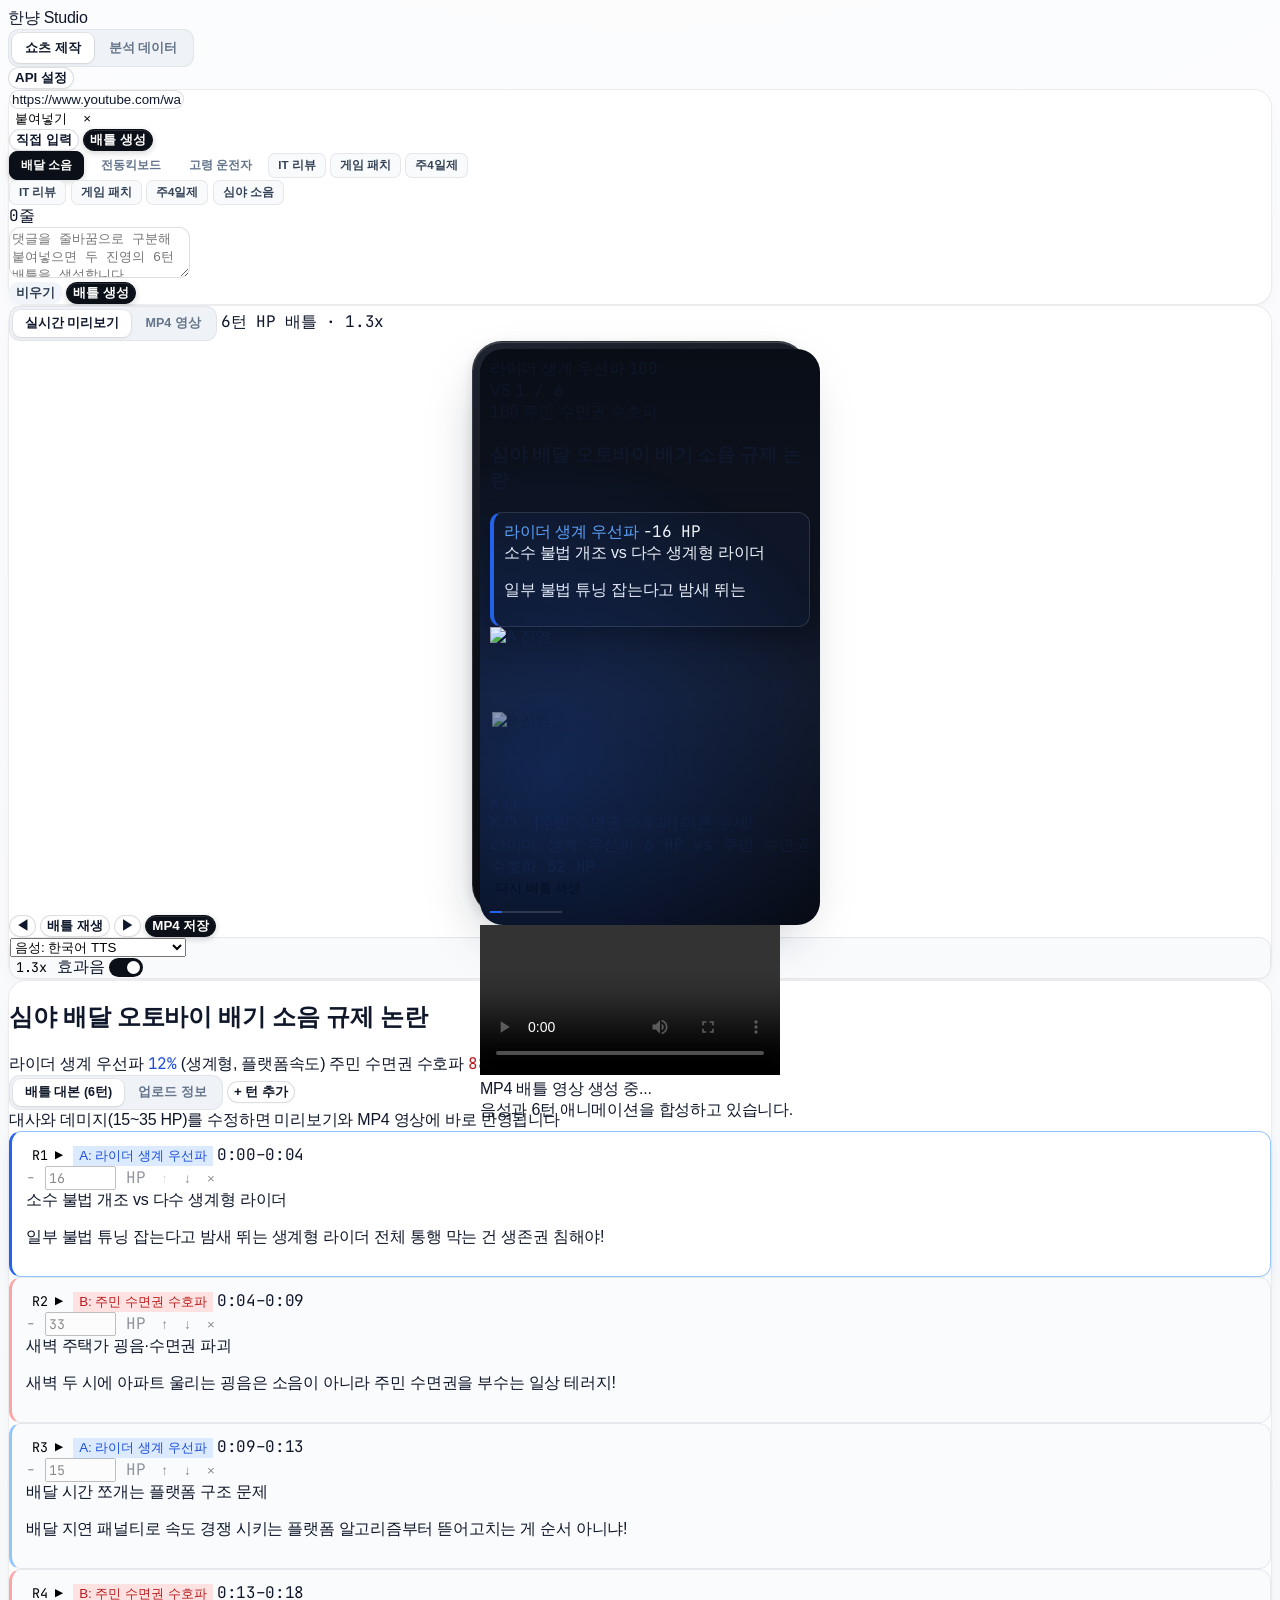
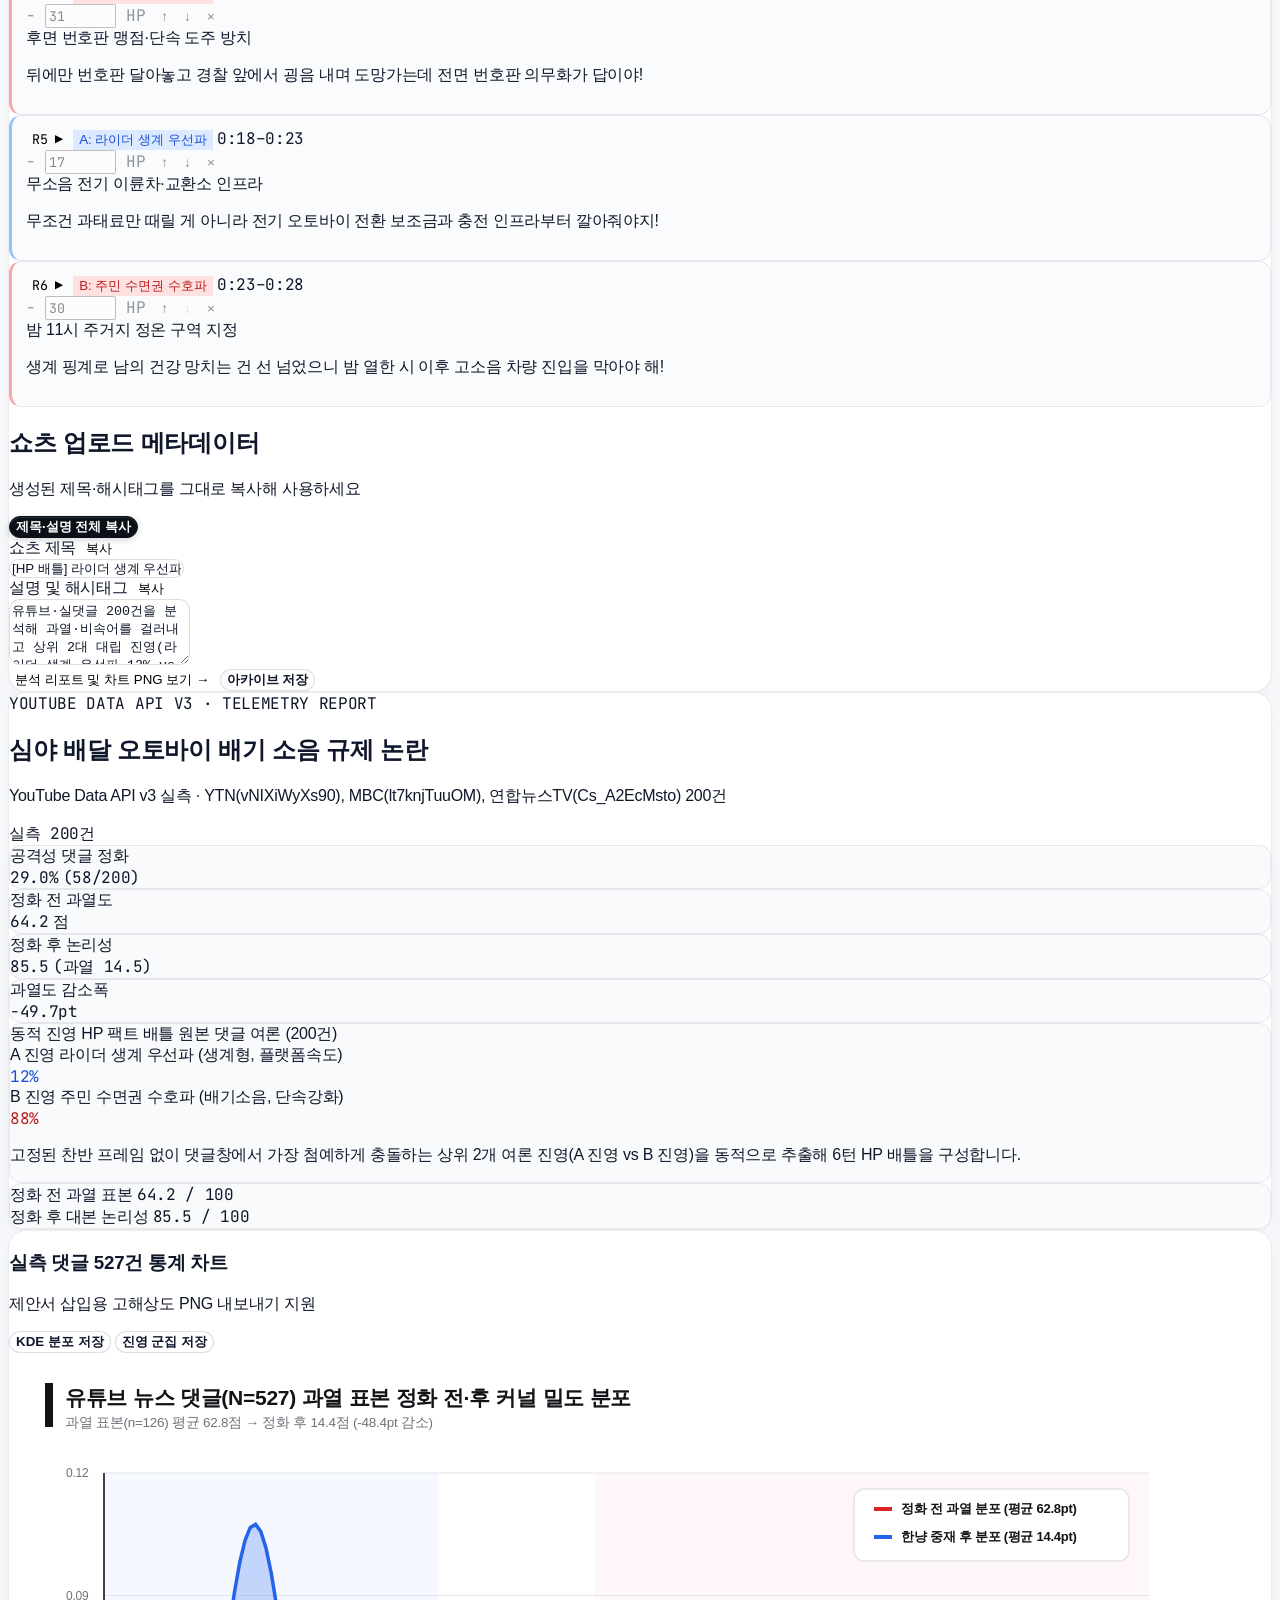
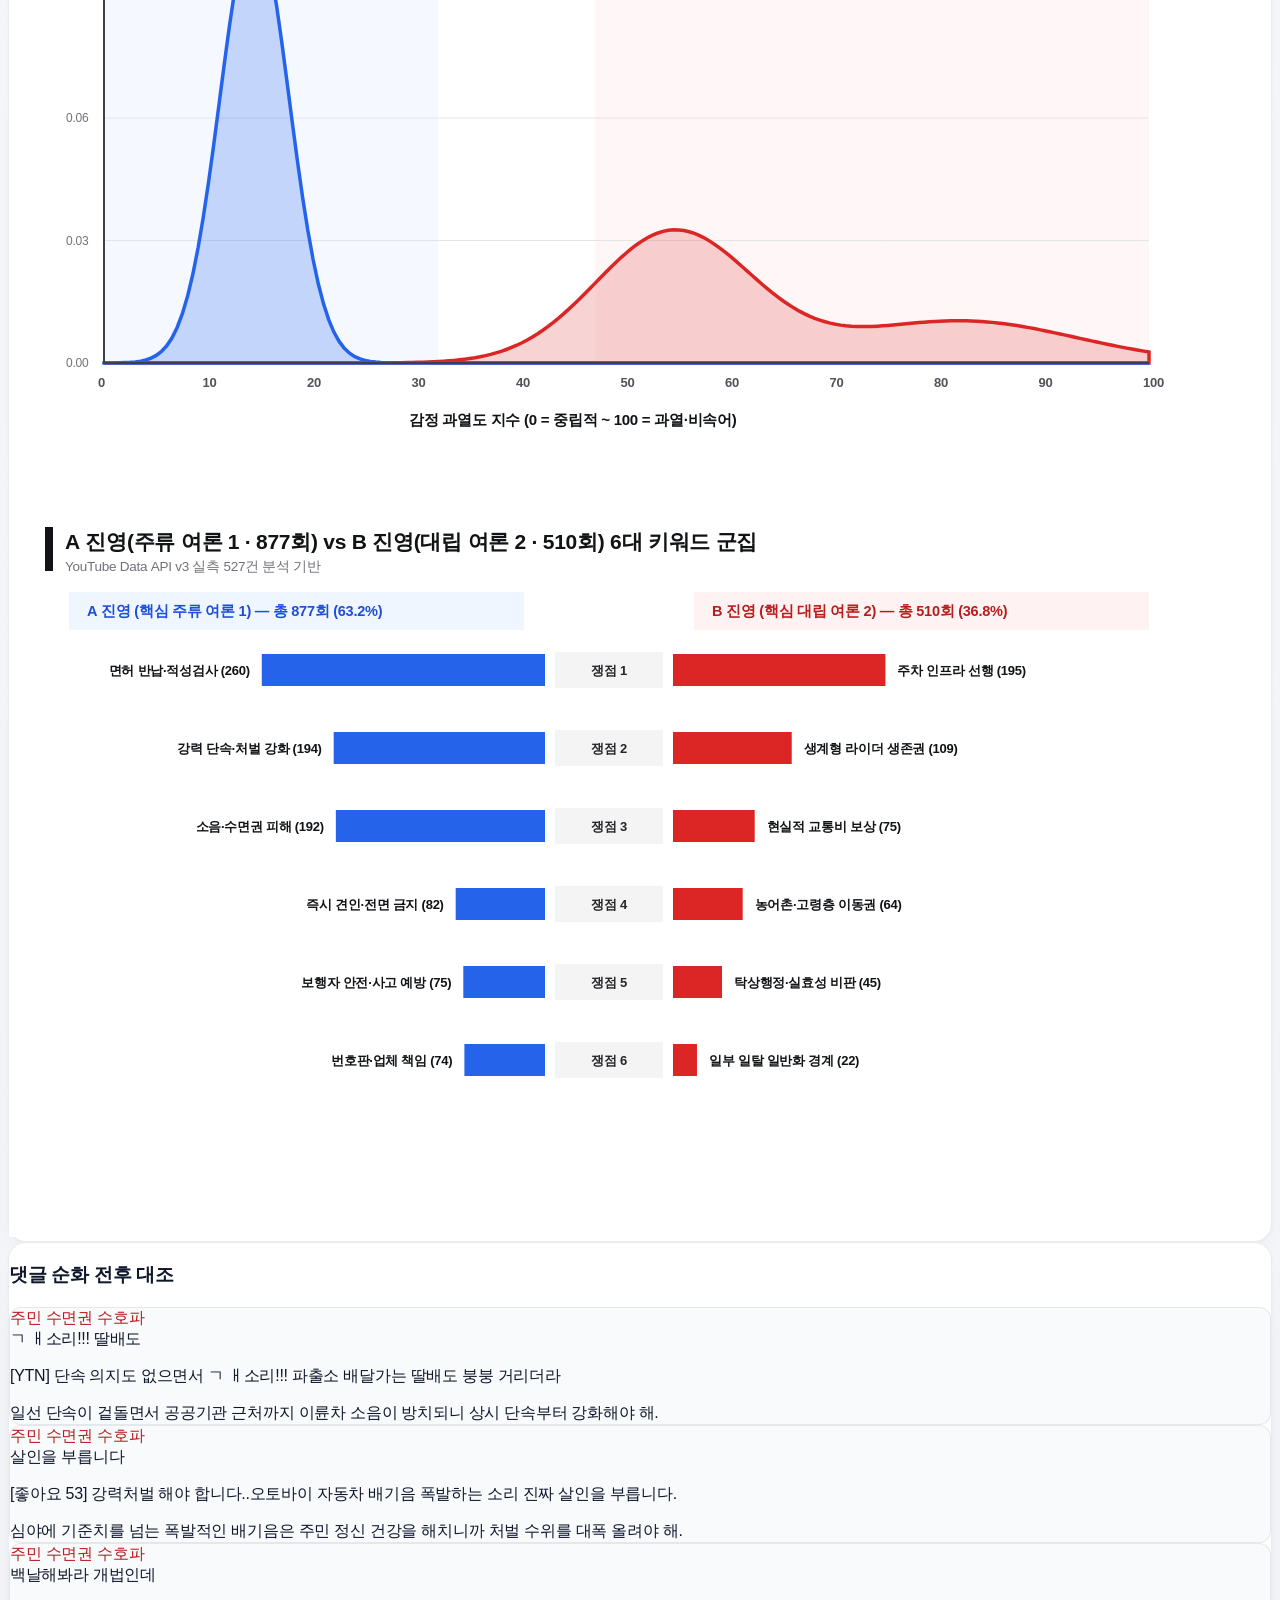
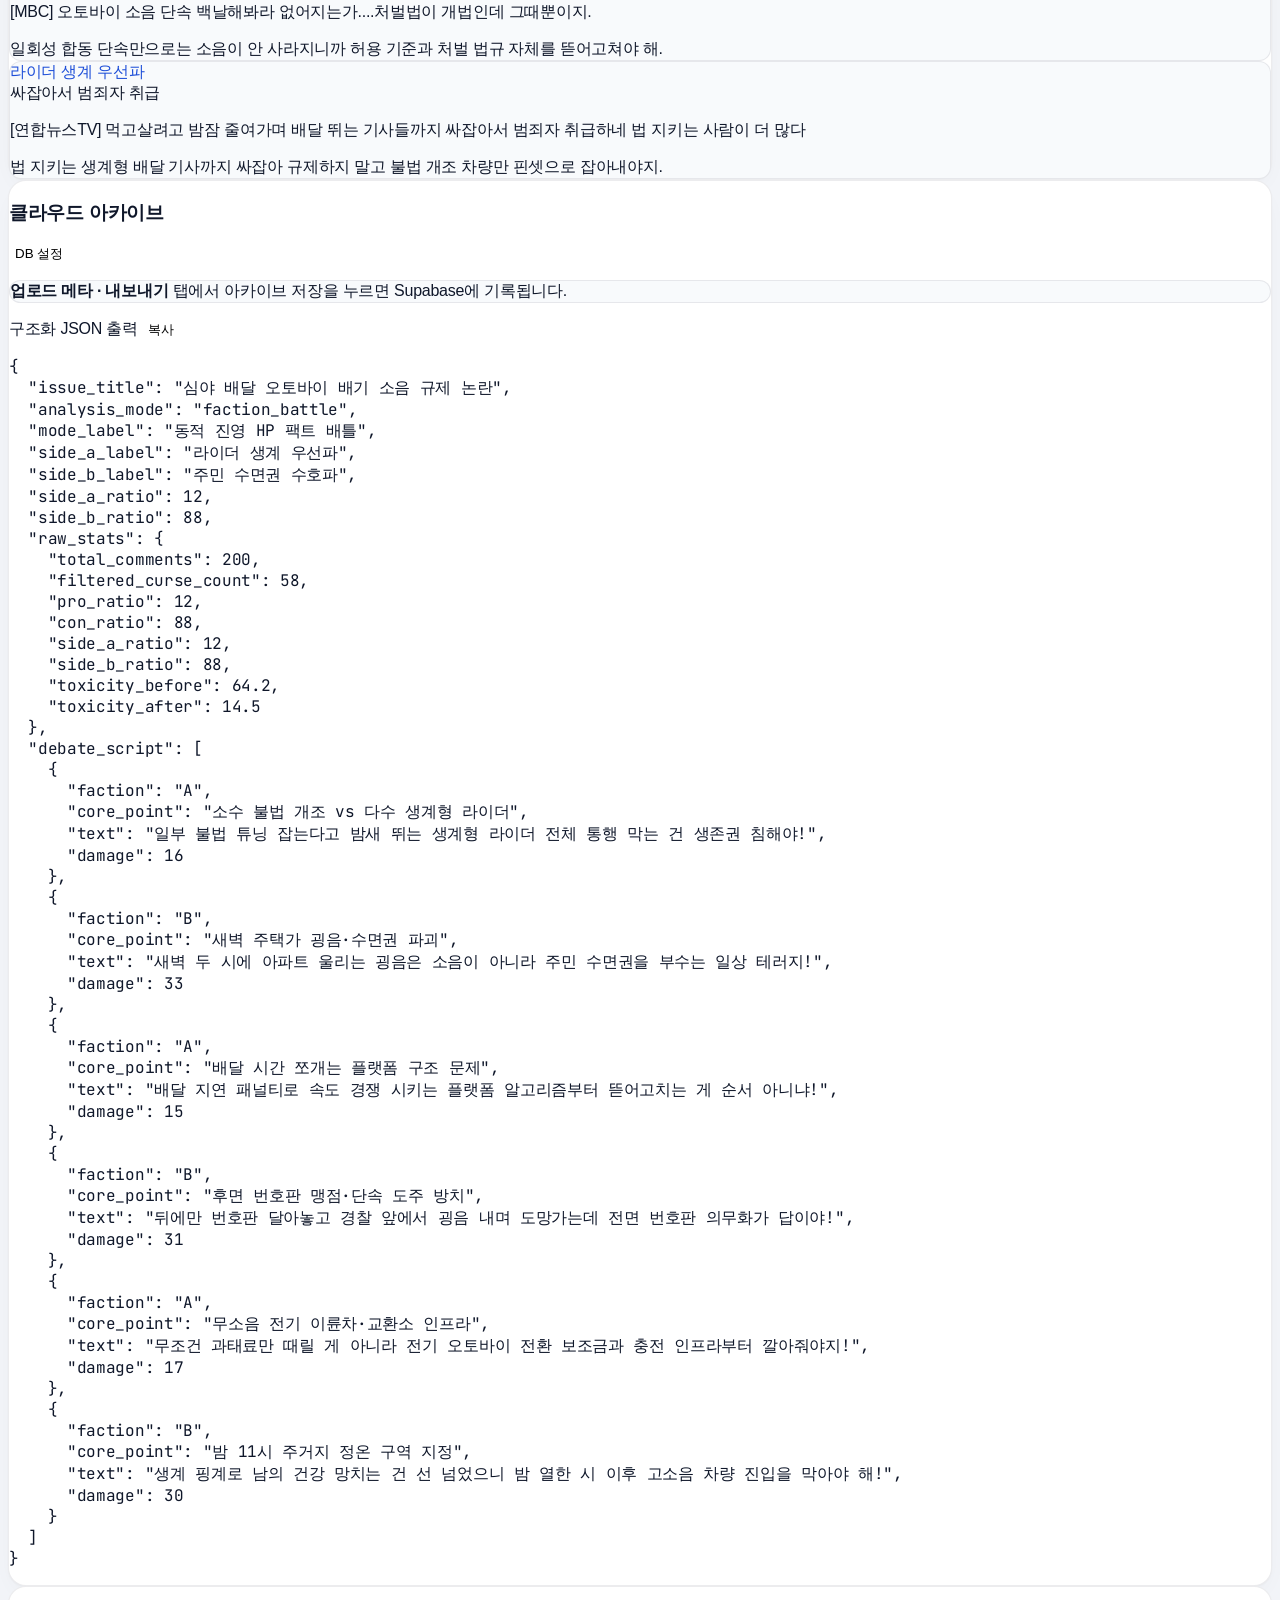
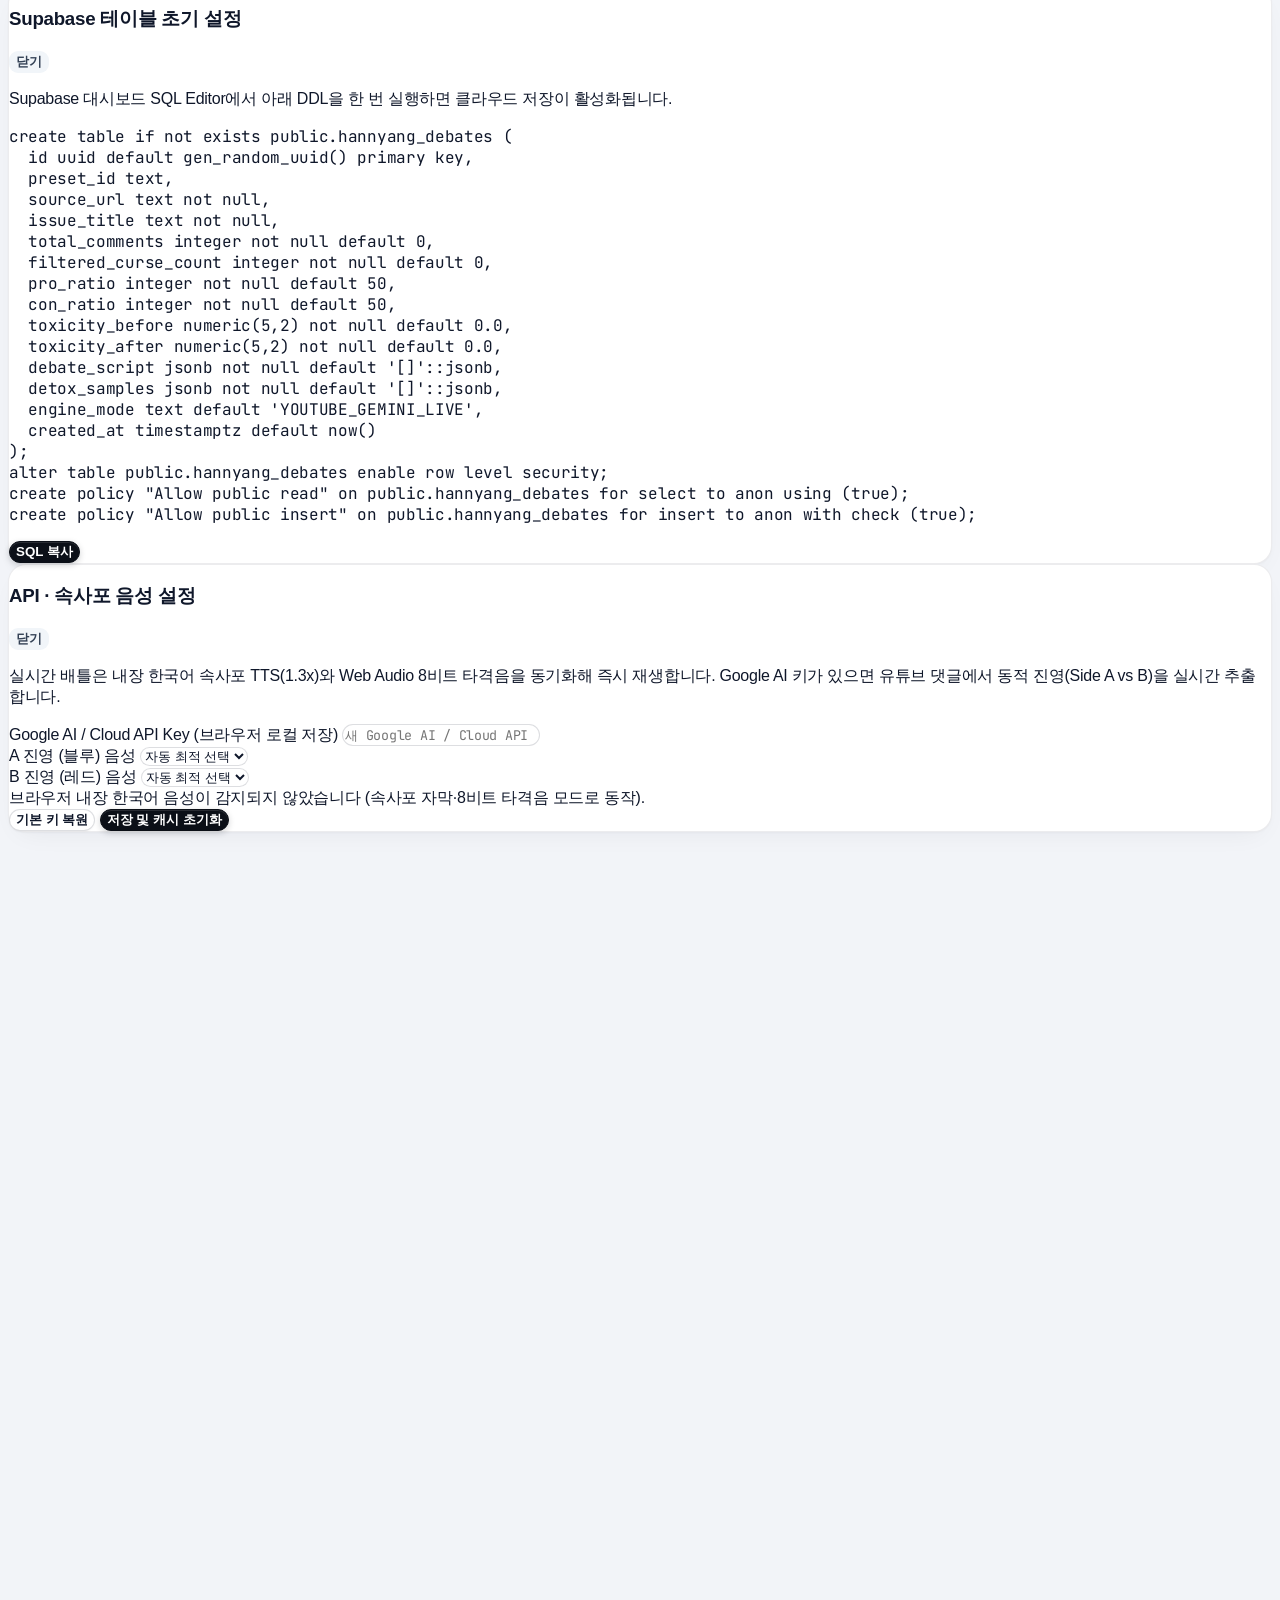
==== commit 1401e239: "feat: enlarge waist-up fighters flush to bottom edge of 9:16 stage" ====
--- a/static/index.html
+++ b/static/index.html
@@ -249,11 +249,11 @@
       inset: 0;
       z-index: 5;
       pointer-events: none;
-      background: radial-gradient(circle at 25% 66%, rgba(37, 99, 235, 0.24), rgba(37, 99, 235, 0.05) 42%, transparent 66%);
+      background: radial-gradient(circle at 20.4% 74%, rgba(37, 99, 235, 0.24), rgba(37, 99, 235, 0.05) 42%, transparent 66%);
       transition: background 0.35s ease;
     }
     .stage-spotlight.con-mode {
-      background: radial-gradient(circle at 75% 66%, rgba(220, 38, 38, 0.24), rgba(220, 38, 38, 0.05) 42%, transparent 66%);
+      background: radial-gradient(circle at 79.6% 74%, rgba(220, 38, 38, 0.24), rgba(220, 38, 38, 0.05) 42%, transparent 66%);
     }
 
     /* Sleek Dark Statement Card (No cartoon speech bubble / tail) */
@@ -279,23 +279,23 @@
     .kw-active-amber { color: #FFFFFF; background: #D97706; font-weight: 800; border-radius: 4px; padding: 1px 4px; box-decoration-break: clone; }
     .kw-upcoming { color: #94A3B8; font-weight: 600; }
 
-    /* Anime Arena Fighter Motion */
+    /* Anime Arena Fighter Motion (Waist-Up 64% Crop Locked Flush to Bottom) */
     .char-actor {
       transition: transform 0.32s cubic-bezier(0.22, 1, 0.36, 1), filter 0.28s ease, opacity 0.28s ease;
-      transform-origin: bottom center;
+      transform-origin: 50% 64%;
       filter: brightness(0.72) saturate(0.84) drop-shadow(0 8px 14px rgba(0, 0, 0, 0.6));
       opacity: 0.92;
-      transform: scale(0.95);
+      transform: scale(0.935);
     }
     .char-actor.speaking {
       filter: brightness(1.06) saturate(1.08) drop-shadow(0 10px 18px rgba(0, 0, 0, 0.65));
       opacity: 1;
-      transform: scale(1.04);
+      transform: scale(1.0);
       animation: talkCadence 1.3s infinite ease-in-out alternate;
     }
     @keyframes talkCadence {
-      0% { transform: scale(1.04) translateY(0px); }
-      100% { transform: scale(1.055) translateY(-3px); }
+      0% { transform: scale(1.0) translateY(0px); }
+      100% { transform: scale(1.015) translateY(-2px); }
     }
 
     /* Clean HP Battle Animations */
@@ -315,9 +315,9 @@
     }
     .hit-flash-overlay {
       position: absolute;
-      inset: -6px -10px 18px -10px;
-      border-radius: 999px;
-      background: radial-gradient(circle, rgba(239, 68, 68, 0.55) 0%, rgba(220, 38, 38, 0.18) 55%, transparent 75%);
+      inset: -4px 4px 0 4px;
+      border-radius: 36px 36px 0 0;
+      background: radial-gradient(circle at 50% 45%, rgba(239, 68, 68, 0.55) 0%, rgba(220, 38, 38, 0.20) 55%, transparent 78%);
       opacity: 0;
       pointer-events: none;
       z-index: 22;
@@ -326,9 +326,9 @@
       animation: hitFlashRed 0.40s ease-out forwards;
     }
     @keyframes hitFlashRed {
-      0% { opacity: 0.9; transform: scale(0.94); }
-      45% { opacity: 0.55; transform: scale(1.05); }
-      100% { opacity: 0; transform: scale(1.1); }
+      0% { opacity: 0.9; transform: scale(0.95); }
+      45% { opacity: 0.55; transform: scale(1.03); }
+      100% { opacity: 0; transform: scale(1.06); }
     }
     .dmg-float-pop {
       position: absolute;
@@ -637,8 +637,8 @@
             <!-- Anodized Obsidian 9:16 Monitor Frame -->
             <div class="phone-chassis">
               <div id="interactiveViewport" class="phone-screen">
-                <!-- Minimal Dark Studio Floor -->
-                <div class="absolute inset-x-0 bottom-0 h-[17%] bg-[#070A11]/90 border-t border-white/10 pointer-events-none z-0"></div>
+                <!-- Subtle Bottom Vignette (No mid-torso floor line) -->
+                <div class="absolute inset-x-0 bottom-0 h-[18%] bg-gradient-to-t from-[#070A11]/75 via-[#070A11]/20 to-transparent pointer-events-none z-0"></div>
                 <div id="stageSpotlight" class="stage-spotlight"></div>
 
                 <!-- TOP: Dynamic Faction HP Gauge + Bold Issue Title + Clean Caption Card -->
@@ -698,29 +698,35 @@
                   </div>
                 </div>
 
-                <!-- Dynamic Faction Anime Fighters (Clean Silhouette on Minimal Stage) -->
-                <div id="fighterSlotA" class="absolute -translate-x-1/2 pointer-events-none z-10 flex flex-col items-center justify-end" style="left: 25%; bottom: 15%; height: 37%;">
+                <!-- Dynamic Faction Anime Fighters (Enlarged Waist-Up Crop Anchored Flush to Bottom Edge) -->
+                <div id="fighterSlotA" class="absolute -translate-x-1/2 pointer-events-none z-10 flex flex-col items-center justify-end" style="left: 20.4%; bottom: -2px; height: 44.5%; aspect-ratio: 1.22 / 1;">
                   <div id="dmgPopA" class="dmg-float-pop">-24 HP</div>
                   <div id="hitFlashA" class="hit-flash-overlay"></div>
-                  <img
-                    id="avatarCardPro"
-                    src="static/assets/pro_avatar.png"
-                    onerror="this.onerror=null;this.src='pro_avatar.png'"
-                    alt="A 진영"
-                    class="char-actor speaking h-full w-auto max-w-none select-none pointer-events-none"
-                  />
+                  <div class="w-full h-full overflow-hidden flex items-start justify-center">
+                    <img
+                      id="avatarCardPro"
+                      src="static/assets/pro_avatar.png"
+                      onerror="this.onerror=null;this.src='pro_avatar.png'"
+                      alt="A 진영"
+                      class="char-actor speaking w-auto max-w-none select-none pointer-events-none"
+                      style="height: 156.25%;"
+                    />
+                  </div>
                 </div>
 
-                <div id="fighterSlotB" class="absolute -translate-x-1/2 pointer-events-none z-10 flex flex-col items-center justify-end" style="left: 75%; bottom: 15%; height: 37%;">
+                <div id="fighterSlotB" class="absolute -translate-x-1/2 pointer-events-none z-10 flex flex-col items-center justify-end" style="left: 79.6%; bottom: -2px; height: 44.5%; aspect-ratio: 1.22 / 1;">
                   <div id="dmgPopB" class="dmg-float-pop">-24 HP</div>
                   <div id="hitFlashB" class="hit-flash-overlay"></div>
-                  <img
-                    id="avatarCardCon"
-                    src="static/assets/con_avatar.png"
-                    onerror="this.onerror=null;this.src='con_avatar.png'"
-                    alt="B 진영"
-                    class="char-actor h-full w-auto max-w-none select-none pointer-events-none"
-                  />
+                  <div class="w-full h-full overflow-hidden flex items-start justify-center">
+                    <img
+                      id="avatarCardCon"
+                      src="static/assets/con_avatar.png"
+                      onerror="this.onerror=null;this.src='con_avatar.png'"
+                      alt="B 진영"
+                      class="char-actor w-auto max-w-none select-none pointer-events-none"
+                      style="height: 156.25%;"
+                    />
+                  </div>
                 </div>
 
                 <!-- Final K.O. Victory Overlay -->
@@ -740,7 +746,7 @@
                 </div>
 
                 <!-- Clean Centered Turn Progress Pills -->
-                <div id="shortsTurnDots" class="relative z-30 mt-auto pb-1 flex items-center justify-center gap-1.5"></div>
+                <div id="shortsTurnDots" class="relative z-30 mt-auto mx-auto px-2.5 py-1.5 rounded-full bg-[#090D16]/75 border border-white/15 backdrop-blur-sm flex items-center justify-center gap-1.5"></div>
               </div>
 
               <!-- Real Broadcast Video Player -->
@@ -3436,7 +3442,8 @@
 
       const bakeHost = (img, targetH, active) => {
         if (!img || !img.complete || img.naturalWidth <= 0) return null;
-        const sc = targetH / img.naturalHeight;
+        const srcCropH = Math.round(img.naturalHeight * 0.64);
+        const sc = targetH / srcCropH;
         const dw = Math.round(img.naturalWidth * sc);
         const c = createOffscreenCanvas(dw + 16, targetH + 16);
         const cx = c.getContext("2d");
@@ -3444,13 +3451,13 @@
         if ("filter" in cx) {
           cx.filter = active ? "brightness(1.06) saturate(1.10)" : "brightness(0.70) saturate(0.84)";
         }
-        cx.drawImage(img, 8, 8, dw, targetH);
+        cx.drawImage(img, 0, 0, img.naturalWidth, srcCropH, 8, 8, dw, targetH);
         return { canvas: c, dw, dh: targetH };
       };
-      const proActH = bakeHost(proImg, 680, true);
-      const proIdleH = bakeHost(proImg, 646, false);
-      const conActH = bakeHost(conImg, 680, true);
-      const conIdleH = bakeHost(conImg, 646, false);
+      const proActH = bakeHost(proImg, 850, true);
+      const proIdleH = bakeHost(proImg, 795, false);
+      const conActH = bakeHost(conImg, 850, true);
+      const conIdleH = bakeHost(conImg, 795, false);
 
       const stageCache = {};
       const getStageCanvas = (isA, colorKey) => {
@@ -3465,16 +3472,14 @@
         cx.fillStyle = g;
         cx.fillRect(0, 0, W, H);
 
-        // Minimal clean studio floor
-        cx.fillStyle = "rgba(7, 10, 17, 0.92)";
-        cx.fillRect(0, 1595, W, H - 1595);
-        cx.fillStyle = "rgba(255, 255, 255, 0.08)";
-        cx.fillRect(0, 1595, W, 2);
-
-        const sx = isA ? 265 : 815;
-        const sy = 1230;
-        const rad = cx.createRadialGradient(sx, sy, 20, sx, sy, 420);
-        rad.addColorStop(0, isA ? "rgba(37, 99, 235, 0.24)" : "rgba(220, 38, 38, 0.24)");
+        // Subtle bottom vignette (no floor divider line across waist-up torsos)
+        cx.fillStyle = "rgba(7, 10, 17, 0.48)";
+        cx.fillRect(0, 1780, W, H - 1780);
+
+        const sx = isA ? 220 : 860;
+        const sy = 1460;
+        const rad = cx.createRadialGradient(sx, sy, 20, sx, sy, 460);
+        rad.addColorStop(0, isA ? "rgba(37, 99, 235, 0.25)" : "rgba(220, 38, 38, 0.25)");
         rad.addColorStop(0.55, isA ? "rgba(37, 99, 235, 0.08)" : "rgba(220, 38, 38, 0.08)");
         rad.addColorStop(1, "rgba(0,0,0,0)");
         cx.fillStyle = rad;
@@ -3743,26 +3748,26 @@
         };
 
         if (isA) {
-          blitHost(conIdleH, 815, 1600, idleBreath, hitShake);
-          blitHost(proActH, 265, 1600, talkCadence, 0);
+          blitHost(conIdleH, 860, H + 8, idleBreath, hitShake);
+          blitHost(proActH, 220, H + 8, talkCadence, 0);
         } else {
-          blitHost(proIdleH, 265, 1600, idleBreath, hitShake);
-          blitHost(conActH, 815, 1600, talkCadence, 0);
+          blitHost(proIdleH, 220, H + 8, idleBreath, hitShake);
+          blitHost(conActH, 860, H + 8, talkCadence, 0);
         }
 
         if (!isOutro && localSec < 0.42) {
           const flashA = 0.40 * (1 - localSec / 0.42);
-          const rx = isA ? 815 : 265;
-          const rg = ctx.createRadialGradient(rx, 1260, 20, rx, 1260, 240);
+          const rx = isA ? 860 : 220;
+          const rg = ctx.createRadialGradient(rx, 1480, 20, rx, 1480, 320);
           rg.addColorStop(0, `rgba(239, 68, 68, ${flashA.toFixed(3)})`);
           rg.addColorStop(1, "rgba(239, 68, 68, 0)");
           ctx.fillStyle = rg;
-          ctx.fillRect(rx - 240, 940, 480, 640);
+          ctx.fillRect(rx - 320, 1080, 640, H - 1080);
         }
 
         if (!isOutro && localSec < 0.85) {
-          const popX = (isA ? 815 : 265) + hitShake;
-          const popY = Math.round(920 - (localSec / 0.85) * 60);
+          const popX = (isA ? 860 : 220) + hitShake;
+          const popY = Math.round(1030 - (localSec / 0.85) * 60);
           const popTxt = `-${dmg} HP`;
           ctx.font = "bold 32px Pretendard, sans-serif";
           const pw = Math.round(ctx.measureText(popTxt).width + 44);
@@ -3886,15 +3891,20 @@
           });
         });
 
-        // 5) Clean Centered Turn Progress Pills
+        // 5) Clean Centered Turn Progress Pills on Translucent Backdrop
         const nTurns = Math.max(1, turns.length);
-        const pillW = 54, pillGap = 16;
+        const pillW = 52, pillGap = 12;
         const totalBarW = nTurns * pillW + (nTurns - 1) * pillGap;
         const startX = Math.round((W - totalBarW) / 2);
+        const pillBarY = 1858;
+        ctx.fillStyle = "rgba(9, 13, 22, 0.76)";
+        ctx.strokeStyle = "rgba(255, 255, 255, 0.14)";
+        ctx.lineWidth = 2;
+        drawRoundRect(ctx, startX - 24, pillBarY - 14, totalBarW + 48, 38, 19); ctx.fill(); ctx.stroke();
         for (let di = 0; di < nTurns; di++) {
           const dx = startX + di * (pillW + pillGap);
-          ctx.fillStyle = di === tIdx ? accent : (di < tIdx ? "#94A3B8" : "rgba(255, 255, 255, 0.16)");
-          drawRoundRect(ctx, dx, 1812, pillW, 12, 6); ctx.fill();
+          ctx.fillStyle = di === tIdx ? accent : (di < tIdx ? "#94A3B8" : "rgba(71, 85, 105, 0.78)");
+          drawRoundRect(ctx, dx, pillBarY, pillW, 10, 5); ctx.fill();
         }
 
 
@@ -4590,7 +4600,7 @@
       const spotlight = document.getElementById("stageSpotlight");
       if (spotlight) {
         spotlight.classList.toggle("con-mode", !isA);
-        spotlight.style.background = `radial-gradient(circle at ${isA ? "24%" : "76%"} 62%, ${isA ? "rgba(37, 99, 235, 0.20)" : "rgba(220, 38, 38, 0.20)"}, transparent 62%)`;
+        spotlight.style.background = `radial-gradient(circle at ${isA ? "20.4%" : "79.6%"} 74%, ${isA ? "rgba(37, 99, 235, 0.24)" : "rgba(220, 38, 38, 0.24)"}, transparent 64%)`;
       }
 
       document.getElementById("avatarCardPro")?.classList.toggle("speaking", isA);
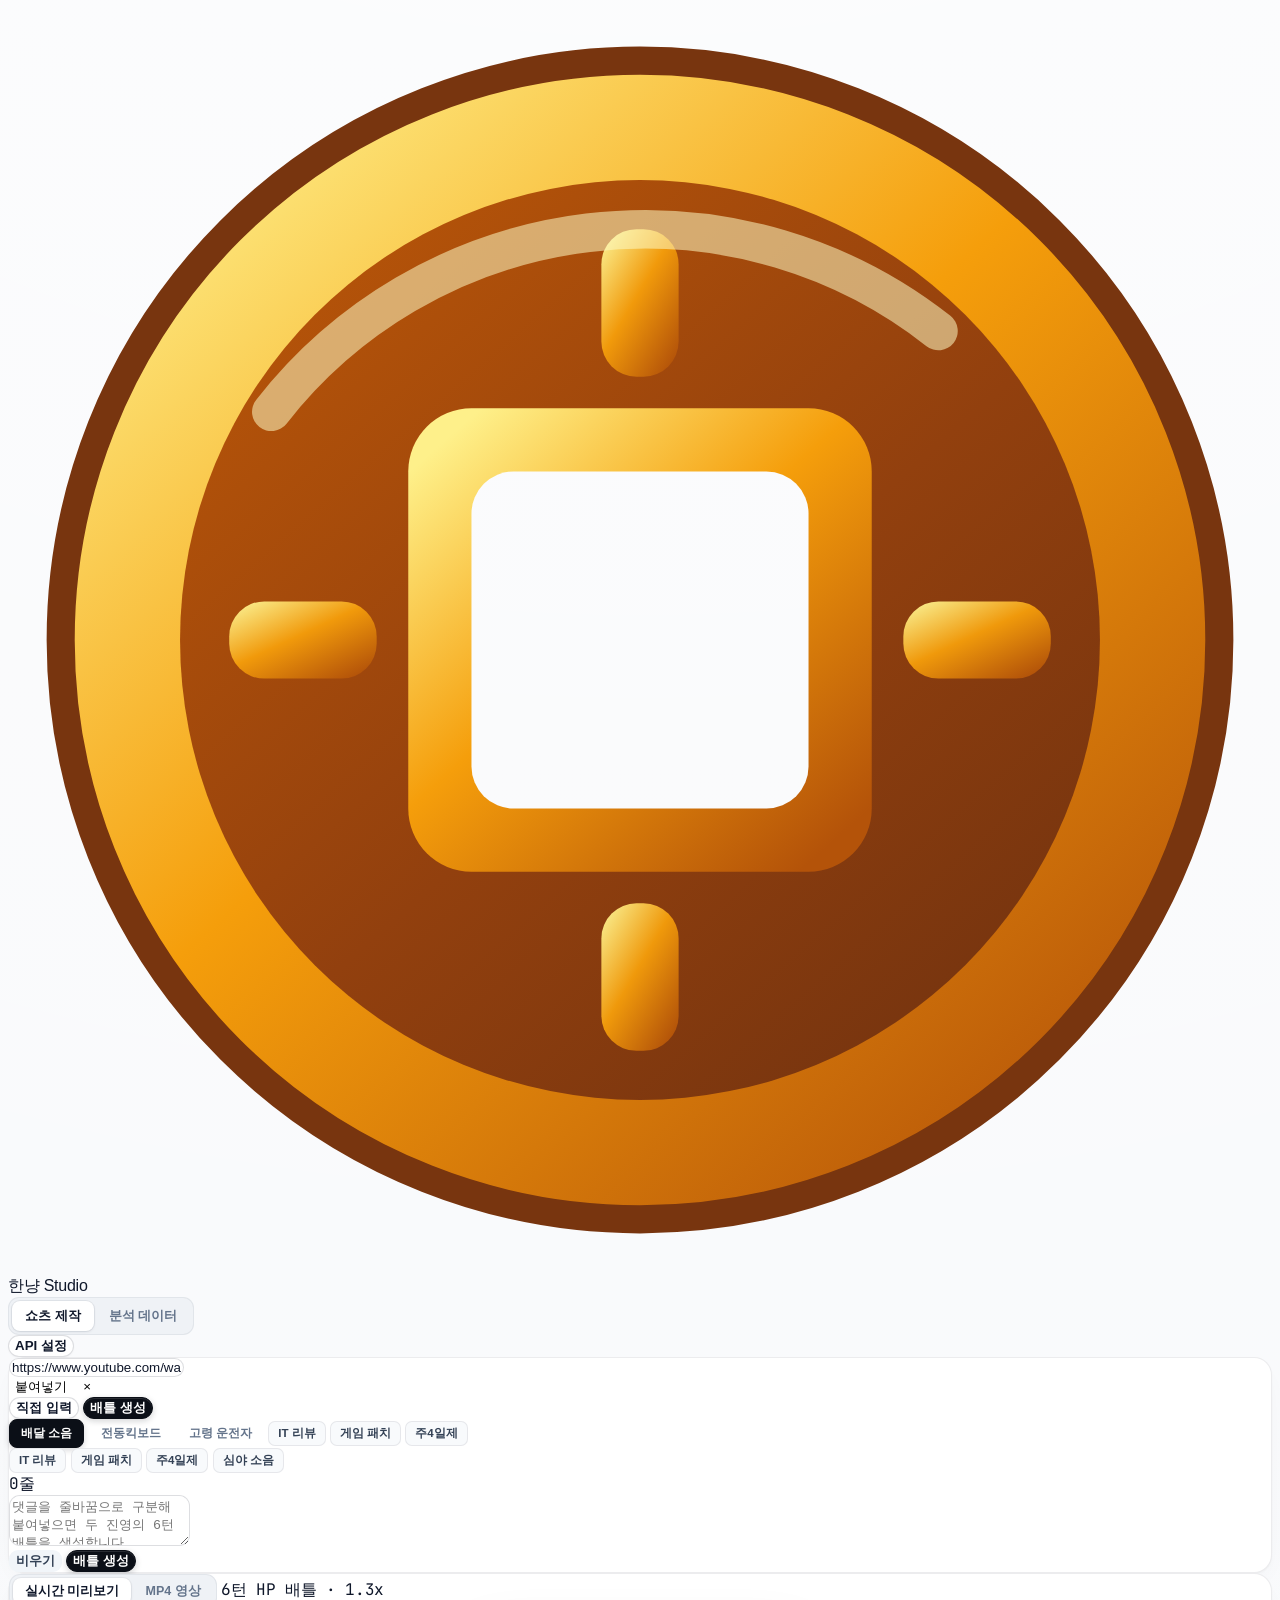
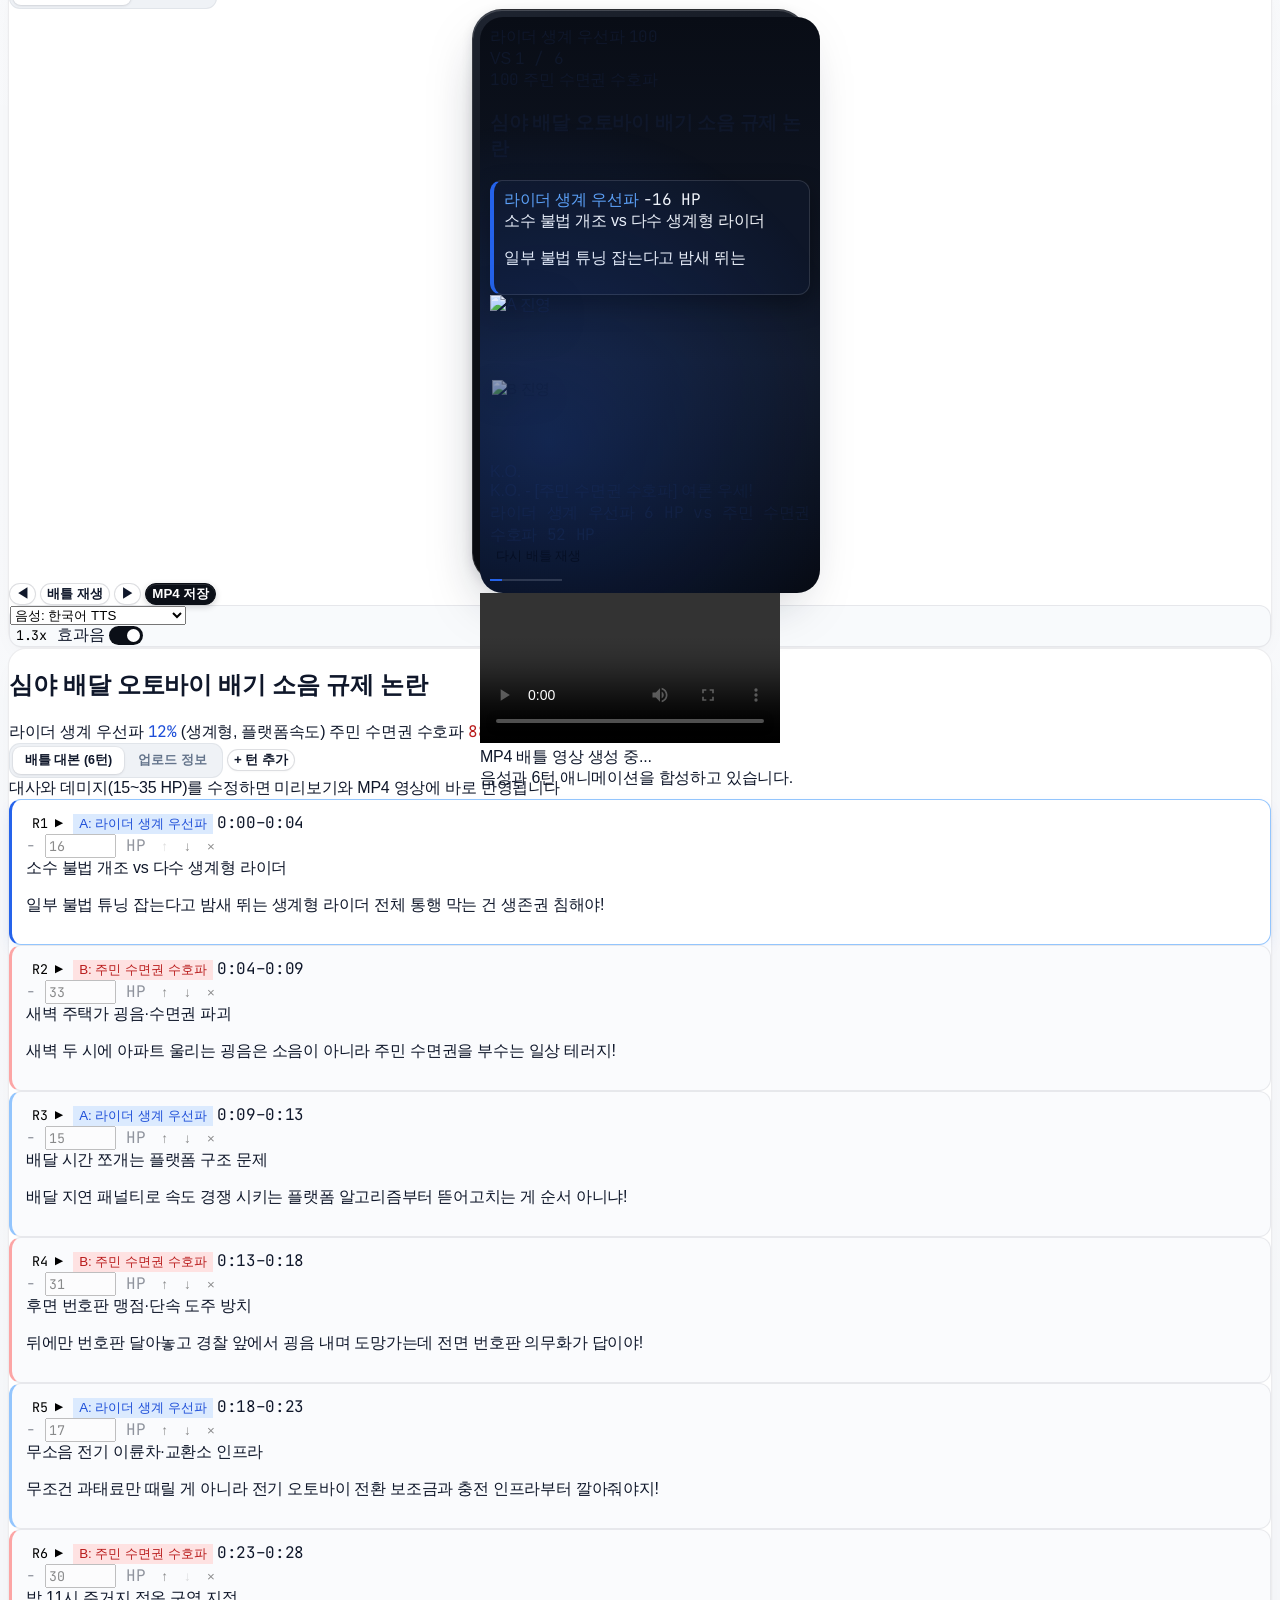
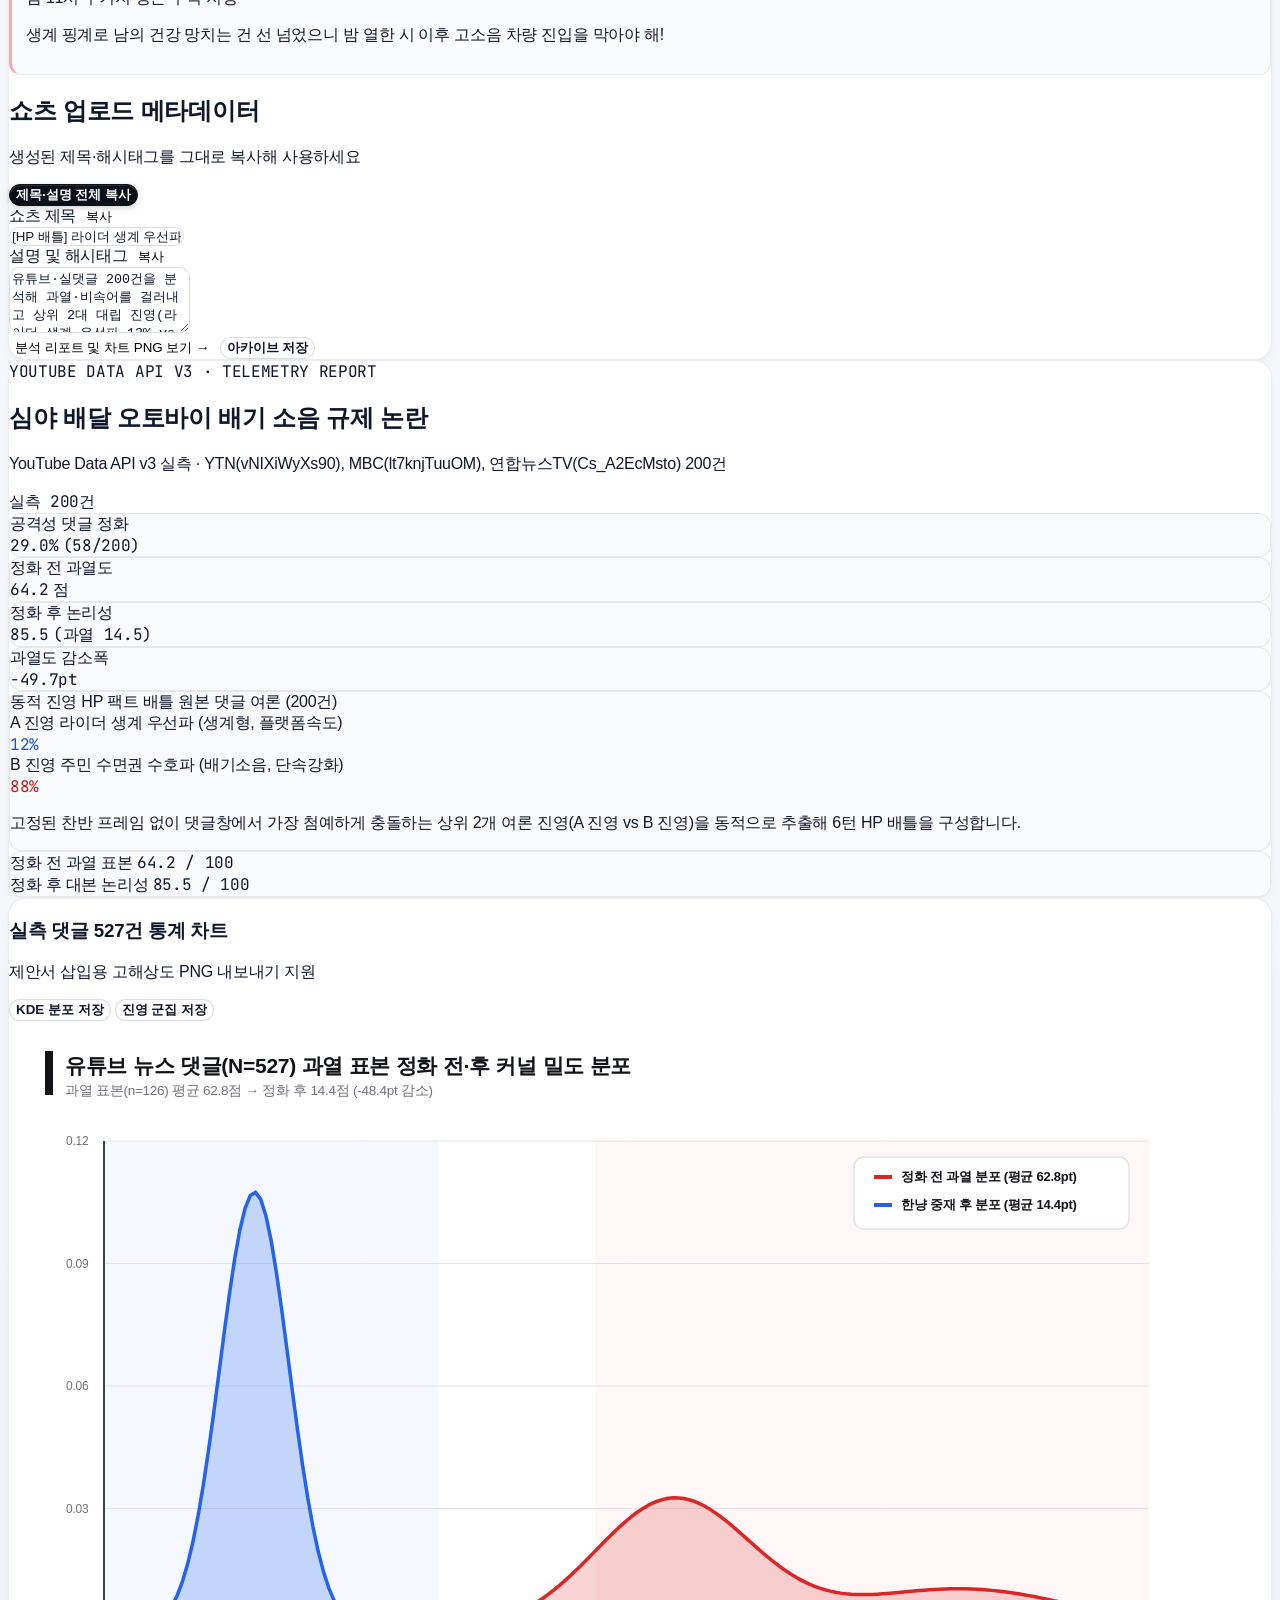
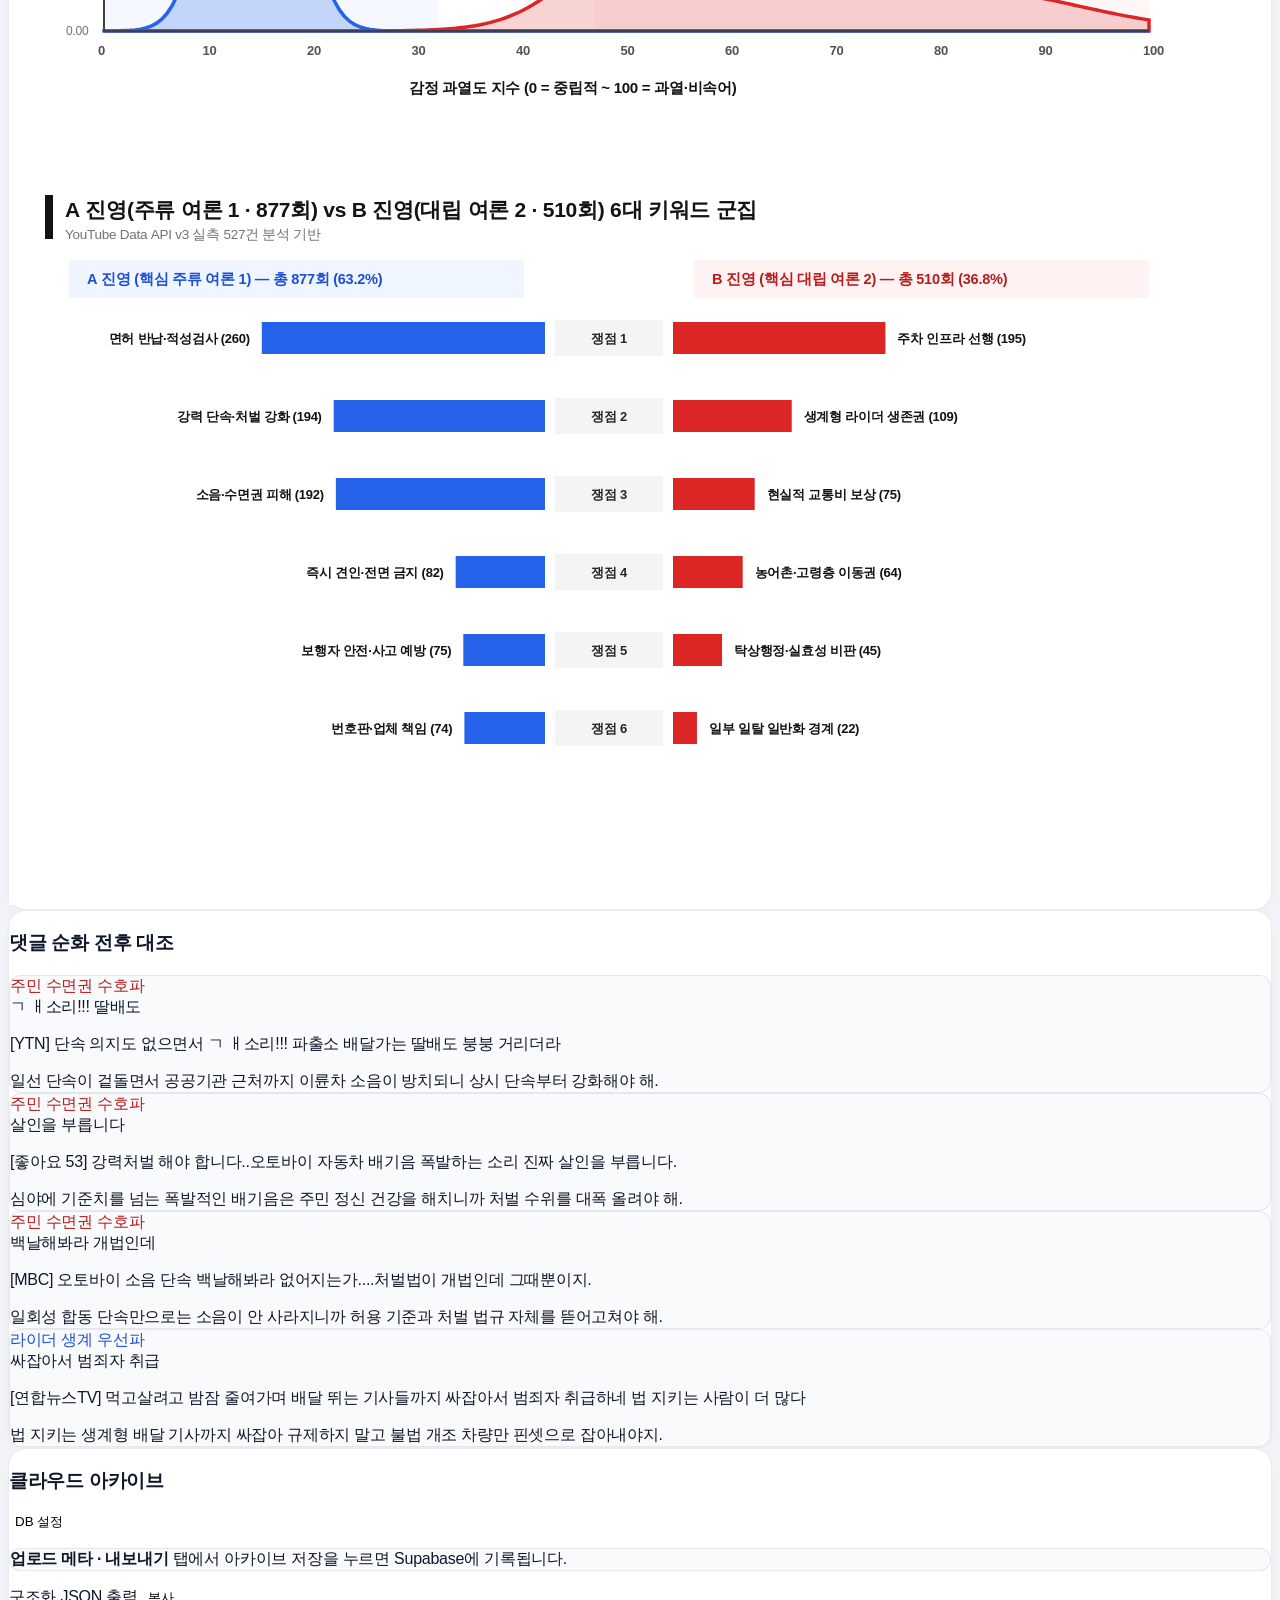
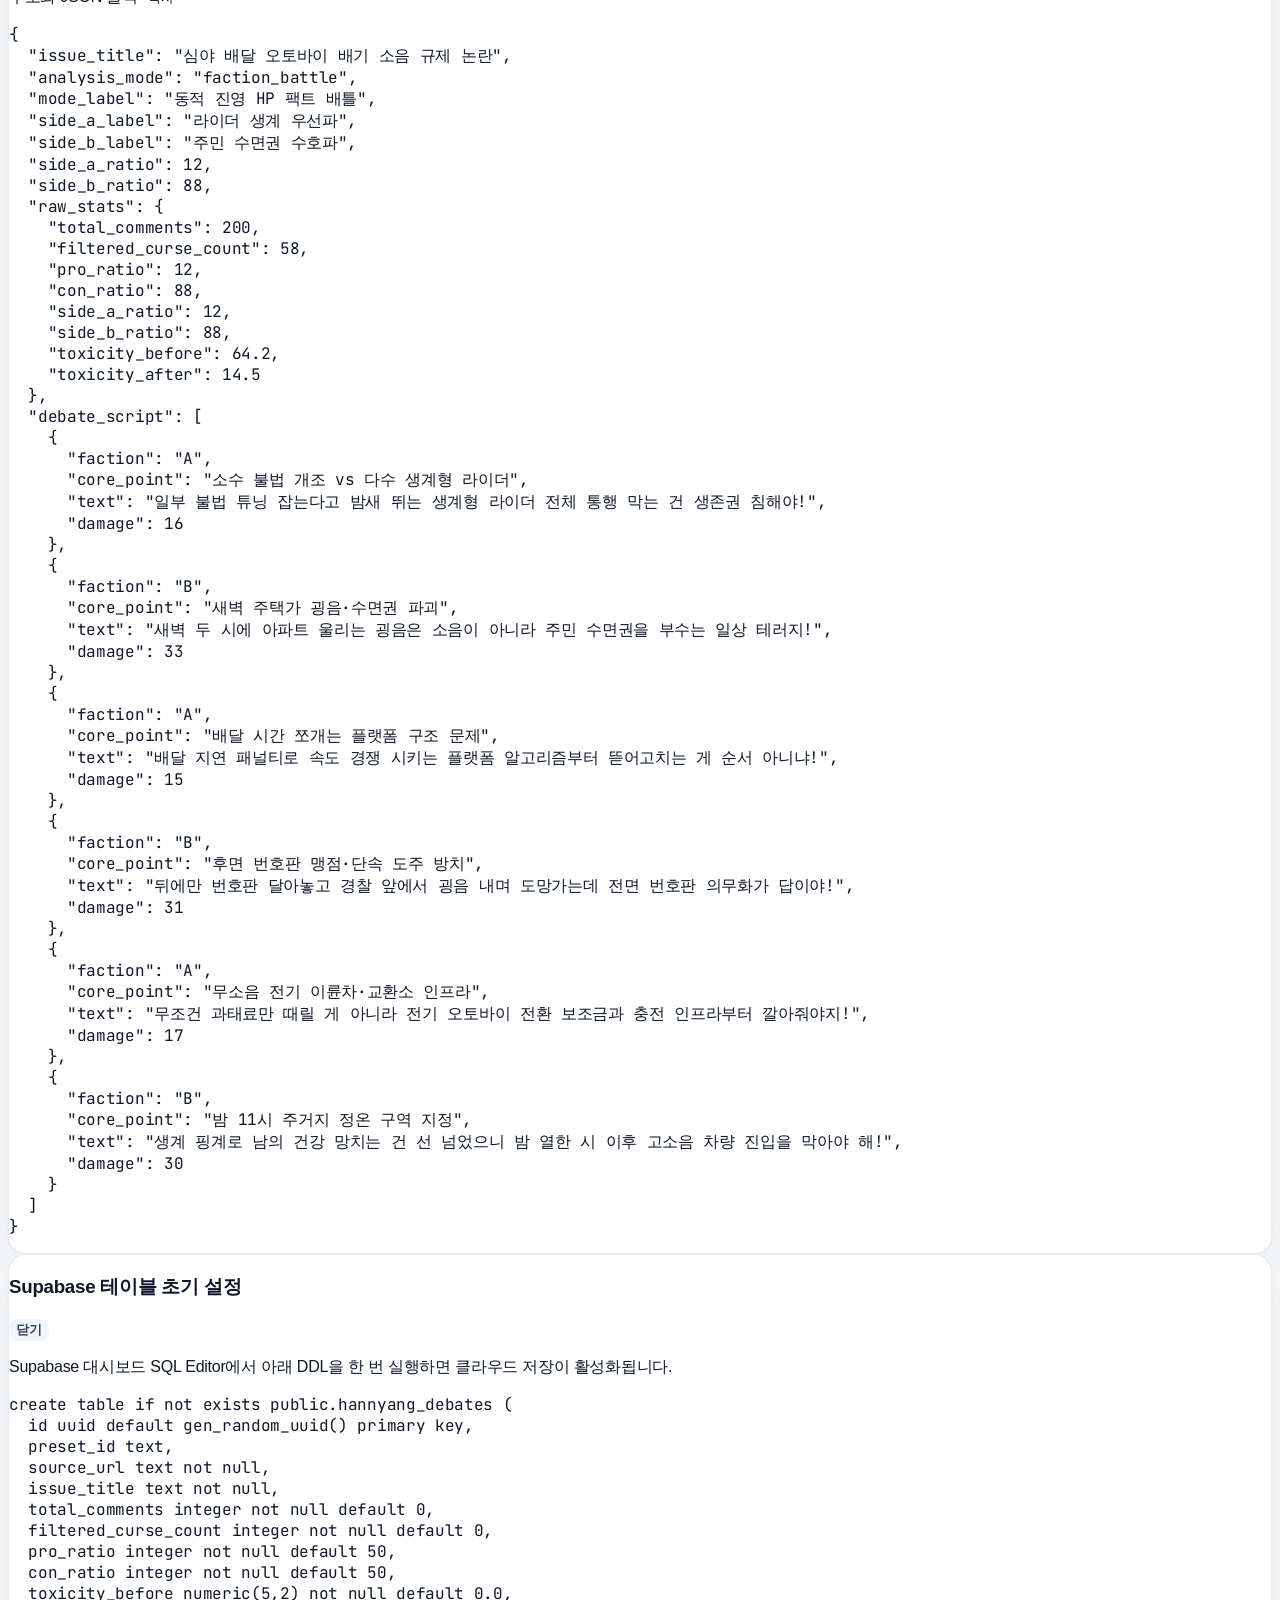
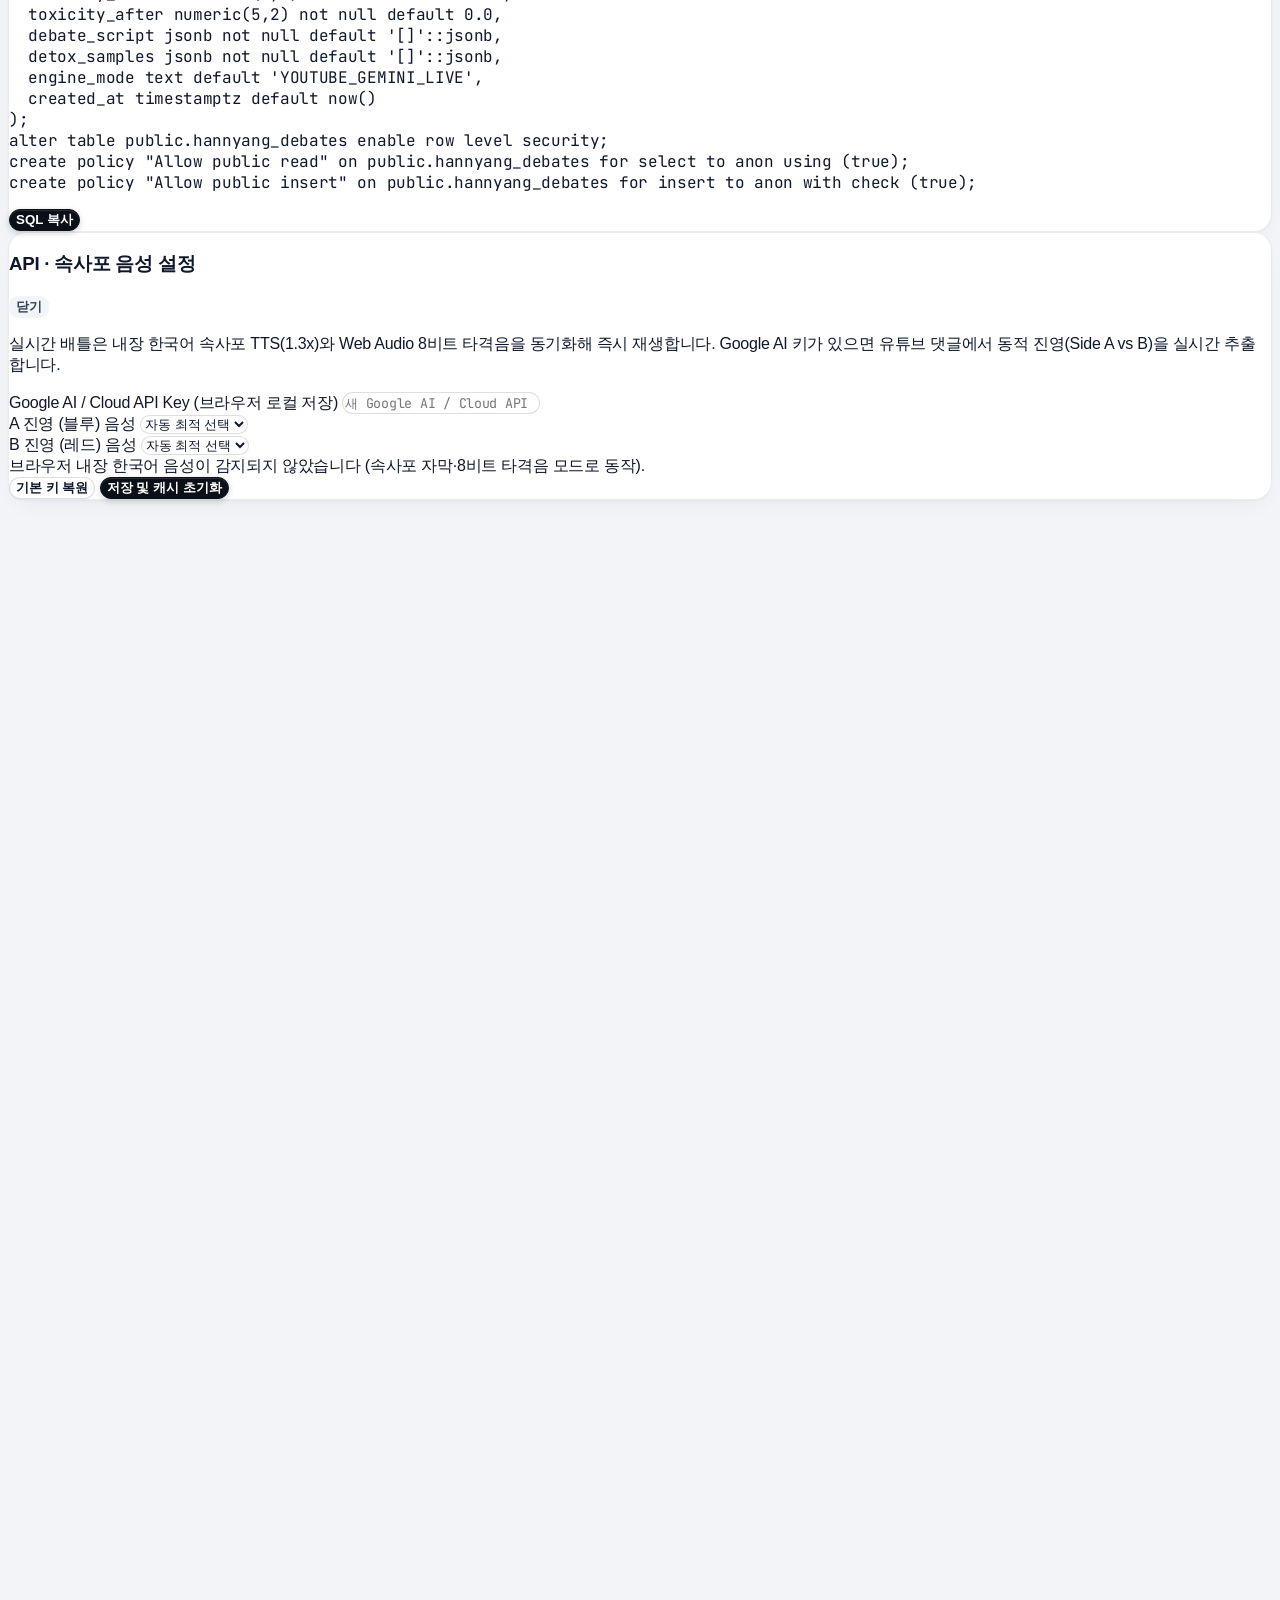
==== commit 97dce717: "style: replace brand emblem and favicon with Korean Yeopjeon coin logo" ====
--- a/static/index.html
+++ b/static/index.html
@@ -4,6 +4,7 @@
   <meta charset="UTF-8" />
   <meta name="viewport" content="width=device-width, initial-scale=1.0" />
   <title>한냥 Studio — 다관점 여론 쇼츠 워크스테이션</title>
+  <link rel="icon" type="image/svg+xml" href="data:image/svg+xml,%3Csvg xmlns='http://www.w3.org/2000/svg' viewBox='0 0 36 36'%3E%3Cdefs%3E%3ClinearGradient id='g' x1='0' y1='0' x2='1' y2='1'%3E%3Cstop offset='0%25' stop-color='%23FDE68A'/%3E%3Cstop offset='55%25' stop-color='%23F59E0B'/%3E%3Cstop offset='100%25' stop-color='%23B45309'/%3E%3C/linearGradient%3E%3Cmask id='m'%3E%3Crect width='36' height='36' fill='white'/%3E%3Crect x='13' y='13' width='10' height='10' rx='1.2' fill='black'/%3E%3C/mask%3E%3C/defs%3E%3Cg mask='url(%23m)'%3E%3Ccircle cx='18' cy='18' r='16.5' fill='url(%23g)'/%3E%3Ccircle cx='18' cy='18' r='12.5' fill='%2392400E'/%3E%3Crect x='11.4' y='11.4' width='13.2' height='13.2' rx='1.8' fill='url(%23g)'/%3E%3C/g%3E%3C/svg%3E" />
   <script src="https://www.gstatic.com/antigravity/web/dev/tailwindcss.min.js" onerror="var s=document.createElement('script');s.src='static/vendor/tailwindcss.min.js';document.head.appendChild(s);"></script>
   <link rel="stylesheet" href="https://cdn.jsdelivr.net/gh/orioncactus/pretendard/dist/web/static/pretendard.css" />
   <link rel="preconnect" href="https://fonts.googleapis.com" />
@@ -481,15 +482,45 @@
   <header class="sticky top-0 z-40 bg-white/90 backdrop-blur-xl border-b border-slate-900/[0.07]">
     <div class="max-w-[1160px] mx-auto px-3.5 sm:px-6 h-14 flex items-center justify-between gap-2 sm:gap-3">
       <div class="flex items-center gap-2.5 sm:gap-4 shrink-0">
-        <div class="flex items-center gap-2 shrink-0">
-          <!-- Precision Split-Spectrum Emblem -->
-          <div class="w-7 h-7 rounded-lg bg-[#0B0F17] flex items-center justify-center gap-[3px] shadow-sm">
-            <span class="w-1 h-3 rounded-full bg-[#38BDF8]"></span>
-            <span class="w-1 h-2 rounded-full bg-[#F87171]"></span>
-            <span class="w-1 h-3.5 rounded-full bg-[#A78BFA]"></span>
+        <div class="flex items-center gap-2.5 shrink-0 group">
+          <!-- 한냥 엽전 (Yeopjeon Brass Coin) Emblem -->
+          <div class="w-8 h-8 flex items-center justify-center shrink-0 transition-transform duration-300 group-hover:rotate-12" aria-hidden="true">
+            <svg viewBox="0 0 36 36" class="w-8 h-8 drop-shadow-[0_2px_4px_rgba(146,64,14,0.28)]">
+              <defs>
+                <linearGradient id="yeopRimGrad" x1="10%" y1="5%" x2="90%" y2="95%">
+                  <stop offset="0%" stop-color="#FEF08A" />
+                  <stop offset="45%" stop-color="#F59E0B" />
+                  <stop offset="100%" stop-color="#B45309" />
+                </linearGradient>
+                <linearGradient id="yeopFaceGrad" x1="15%" y1="10%" x2="85%" y2="90%">
+                  <stop offset="0%" stop-color="#B45309" />
+                  <stop offset="55%" stop-color="#92400E" />
+                  <stop offset="100%" stop-color="#78350F" />
+                </linearGradient>
+                <mask id="yeopSquareHole">
+                  <rect width="36" height="36" fill="#FFFFFF" />
+                  <rect x="13.2" y="13.2" width="9.6" height="9.6" rx="1.2" fill="#000000" />
+                </mask>
+              </defs>
+              <g mask="url(#yeopSquareHole)">
+                <!-- 바깥 양각 테두리 -->
+                <circle cx="18" cy="18" r="16.5" fill="url(#yeopRimGrad)" stroke="#78350F" stroke-width="0.8" />
+                <!-- 오목한 동전 바닥면 -->
+                <circle cx="18" cy="18" r="13.1" fill="url(#yeopFaceGrad)" />
+                <!-- 4방위 상평통보 모던 양각 각인 -->
+                <rect x="16.9" y="6.3" width="2.2" height="4.2" rx="1" fill="url(#yeopRimGrad)" opacity="0.95" />
+                <rect x="16.9" y="25.5" width="2.2" height="4.2" rx="1" fill="url(#yeopRimGrad)" opacity="0.95" />
+                <rect x="6.3" y="16.9" width="4.2" height="2.2" rx="1" fill="url(#yeopRimGrad)" opacity="0.95" />
+                <rect x="25.5" y="16.9" width="4.2" height="2.2" rx="1" fill="url(#yeopRimGrad)" opacity="0.95" />
+                <!-- 가운데 정사각형 방공 테두리 -->
+                <rect x="11.4" y="11.4" width="13.2" height="13.2" rx="1.8" fill="url(#yeopRimGrad)" />
+                <!-- 은은한 상단 광택 -->
+                <path d="M7.5 11.5 A13.5 13.5 0 0 1 26.5 9.2" fill="none" stroke="#FEF9C3" stroke-width="1.1" stroke-linecap="round" opacity="0.55" />
+              </g>
+            </svg>
           </div>
-          <div class="flex items-baseline gap-2">
-            <span class="font-bold text-[15px] text-slate-900 tracking-tight whitespace-nowrap">한냥 <span class="hidden sm:inline">Studio</span></span>
+          <div class="flex items-baseline gap-1.5">
+            <span class="font-extrabold text-[15.5px] text-slate-900 tracking-tight whitespace-nowrap">한냥 <span class="hidden sm:inline font-bold text-slate-600">Studio</span></span>
           </div>
         </div>
 
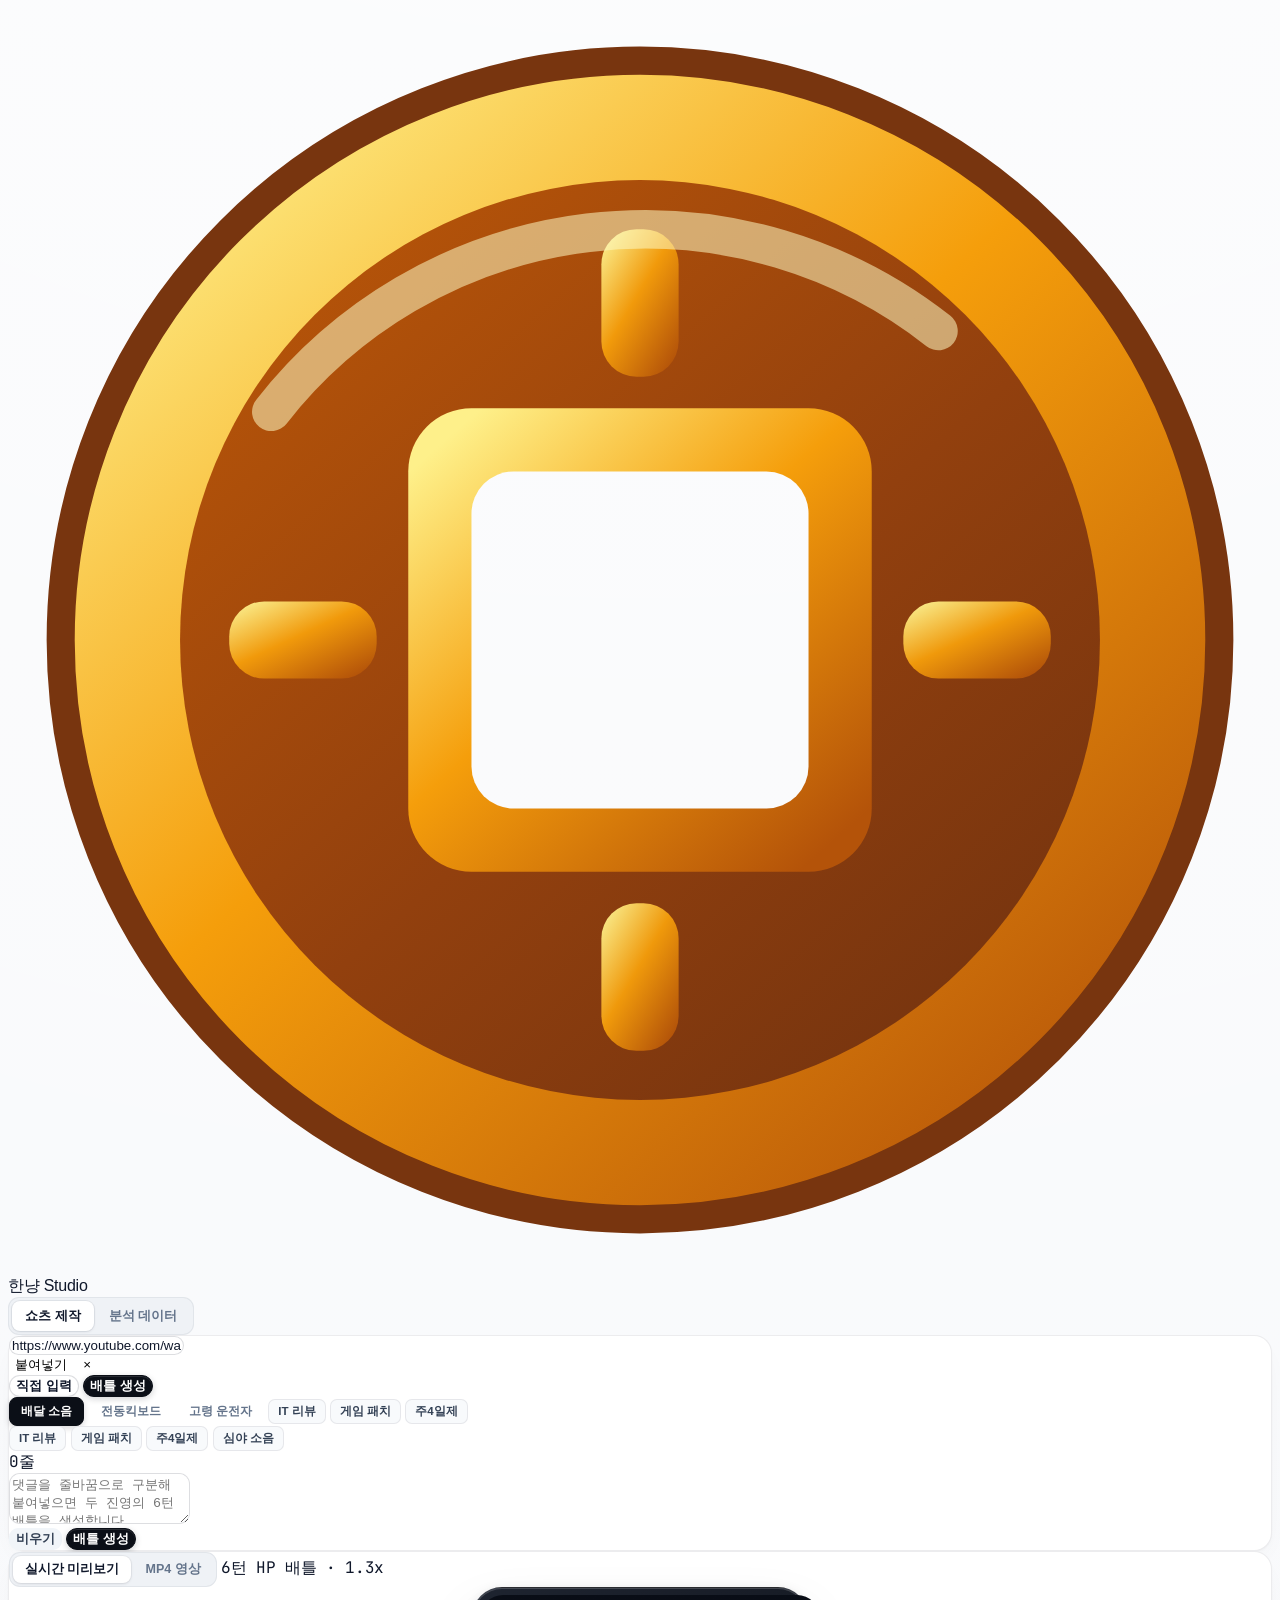
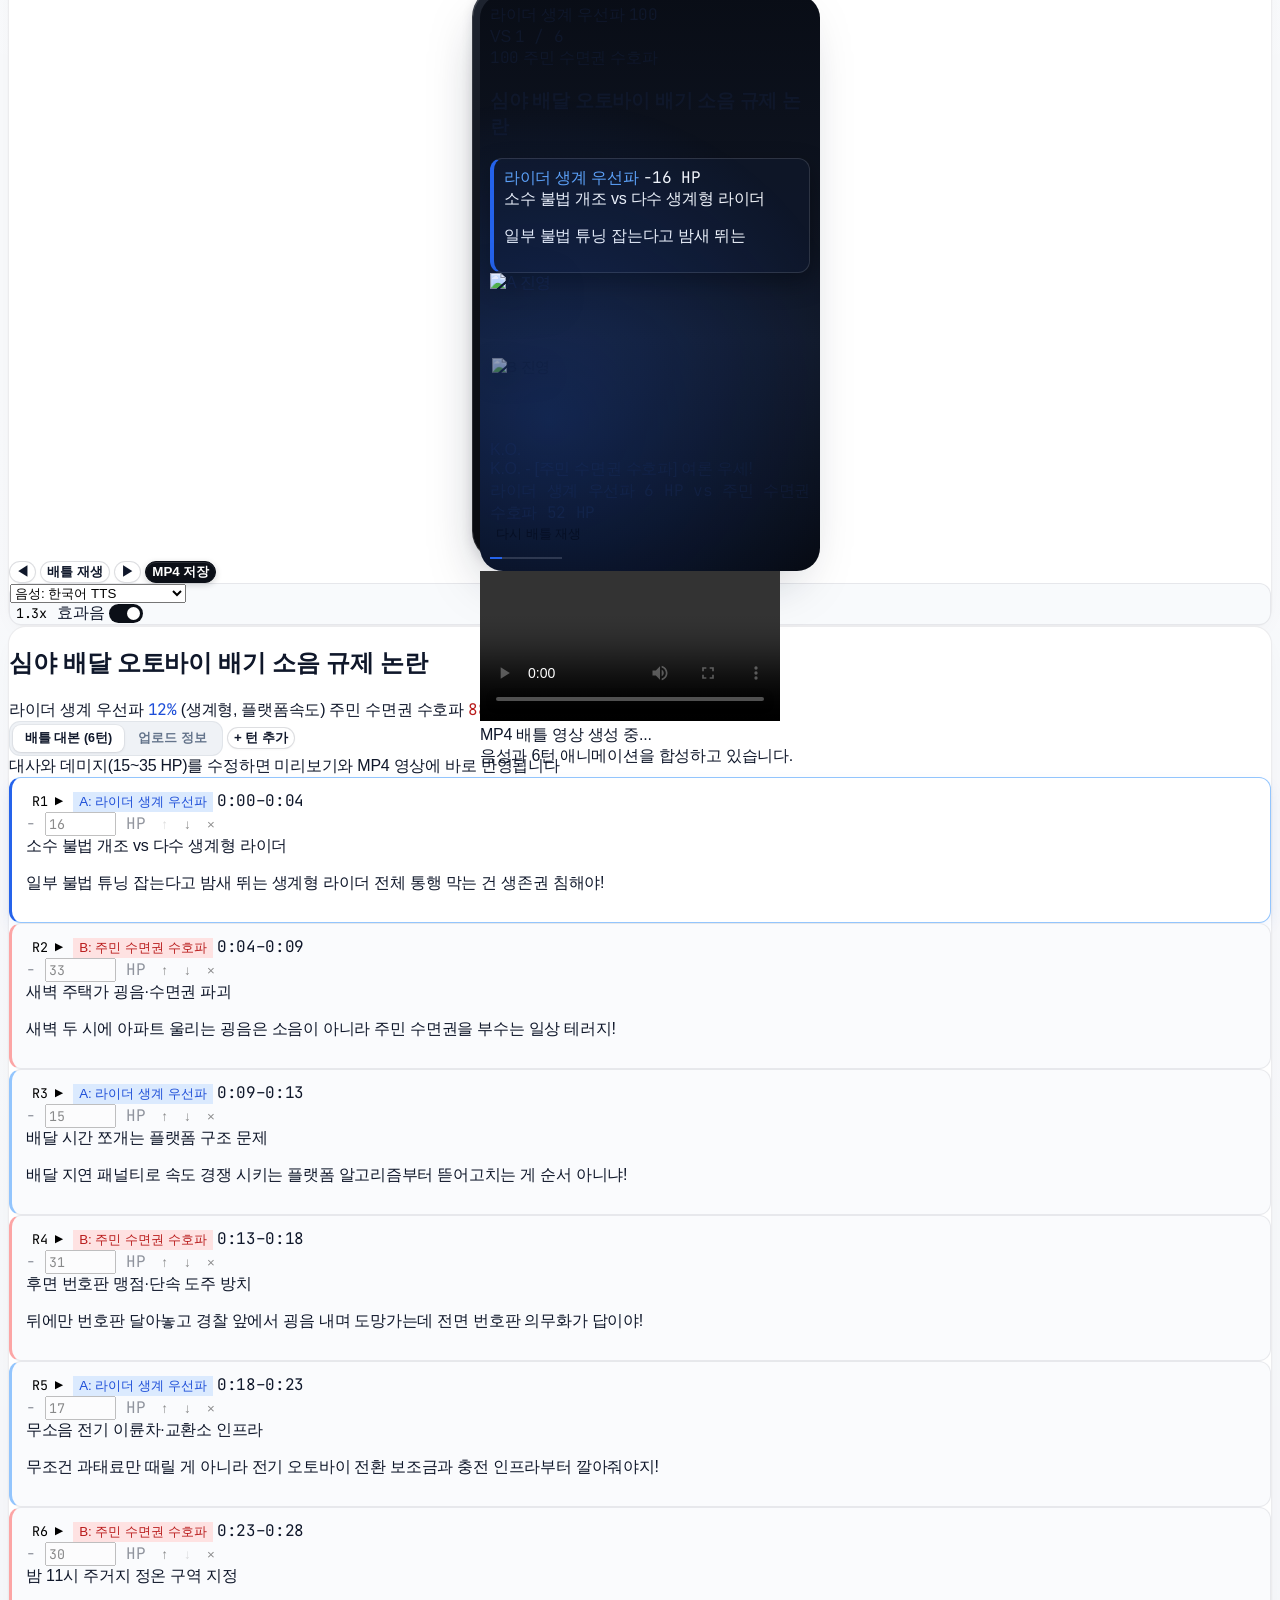
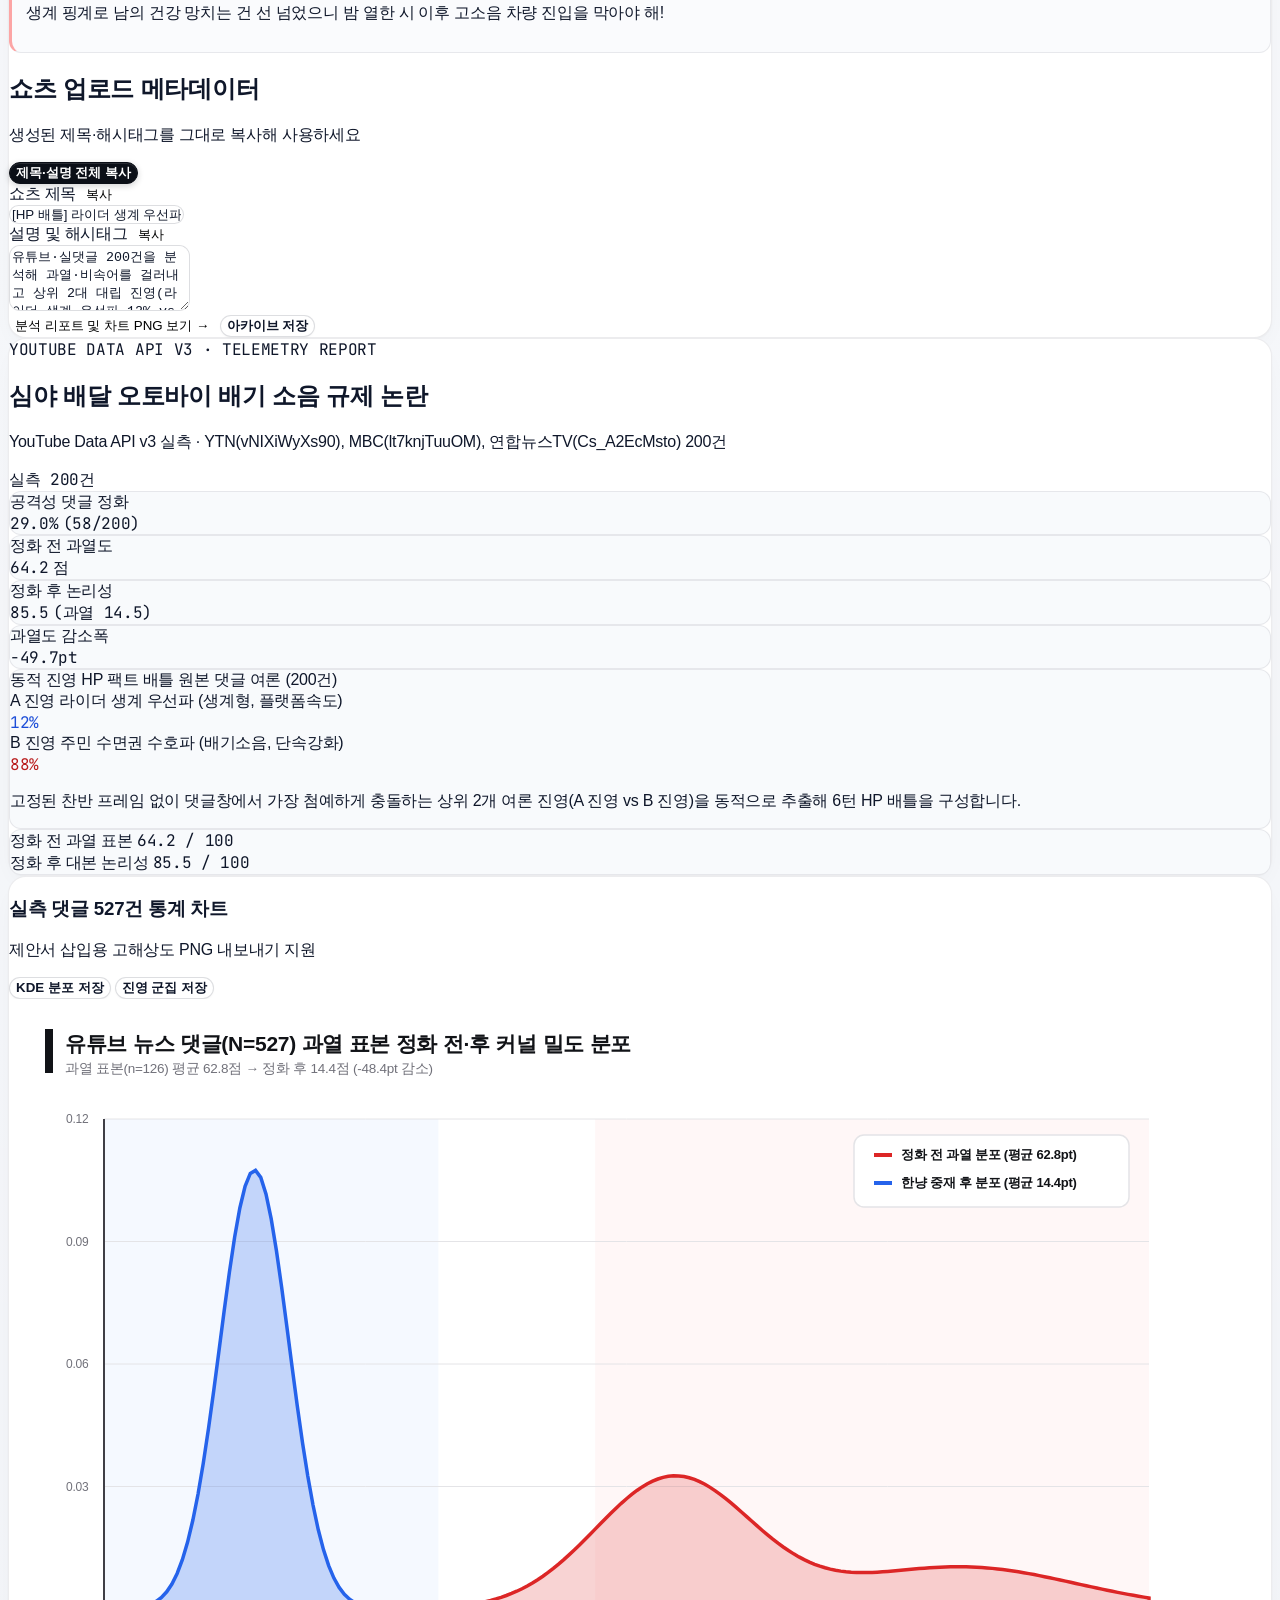
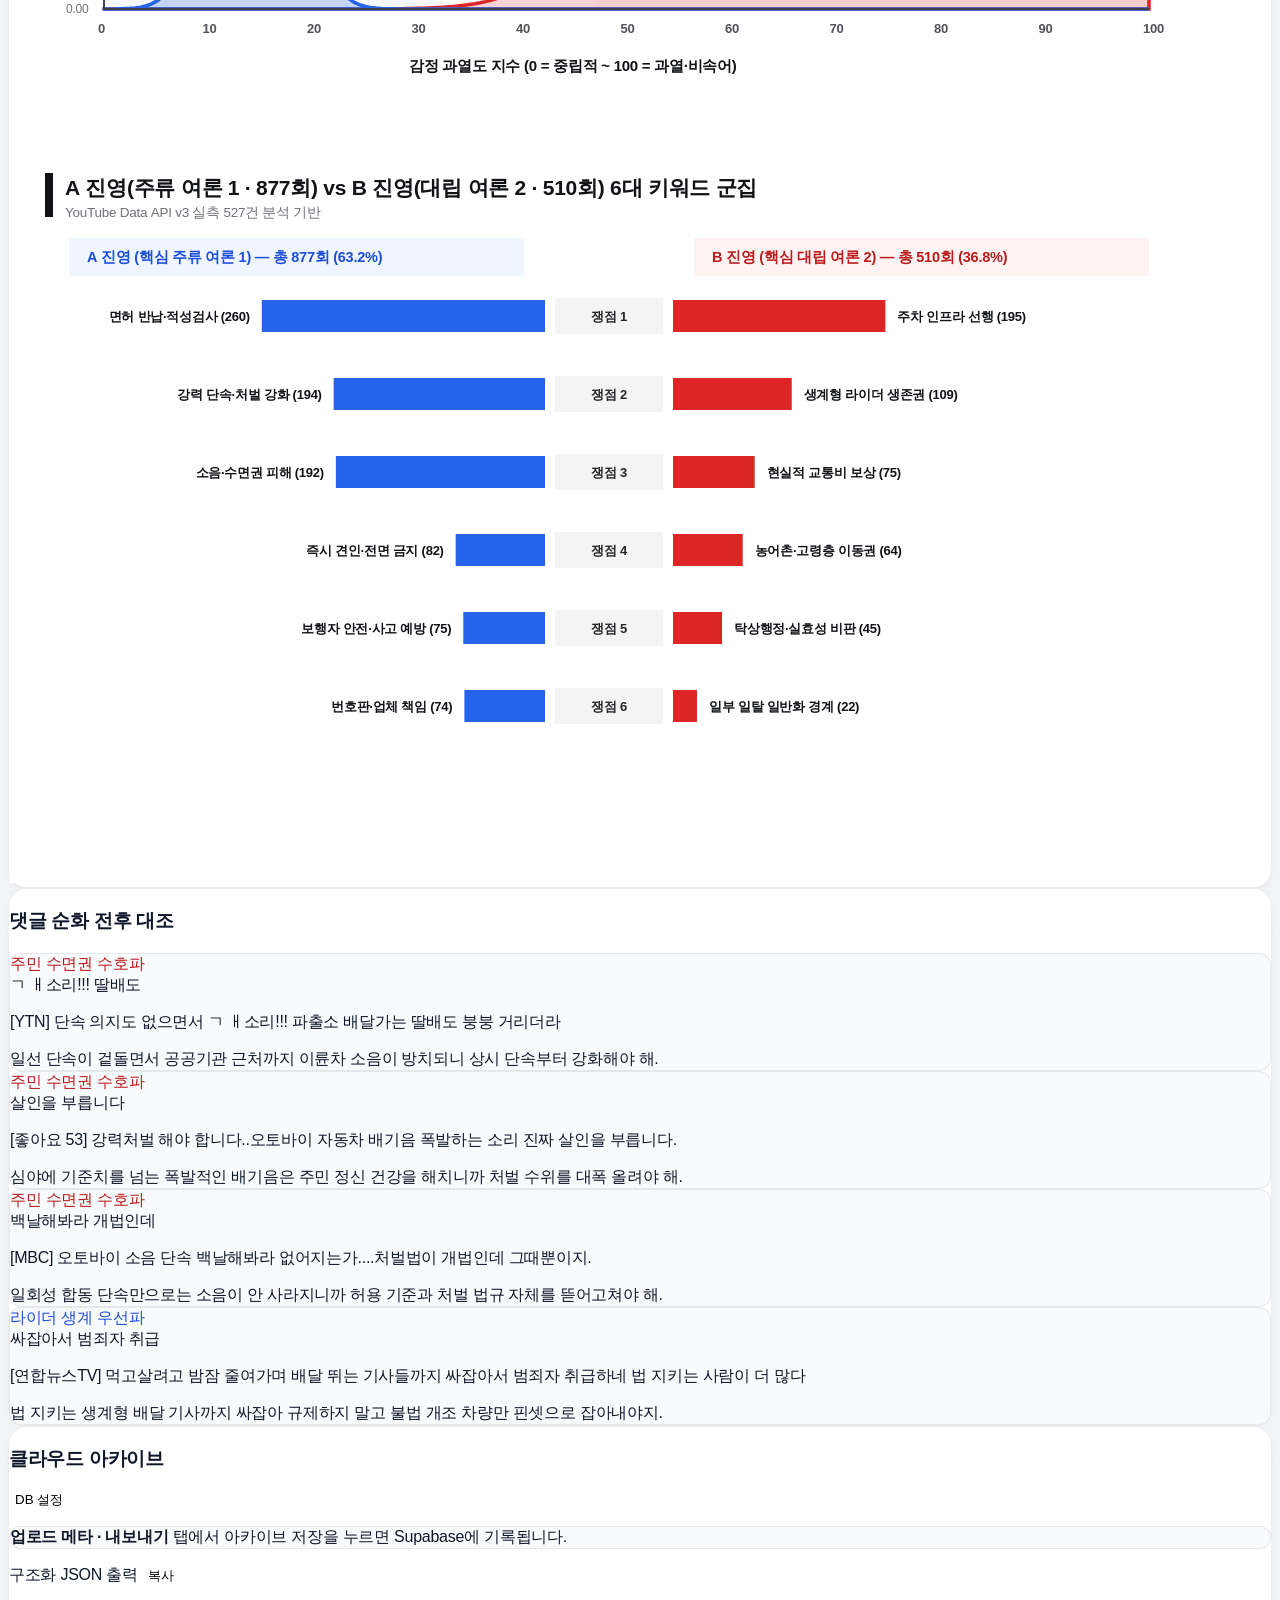
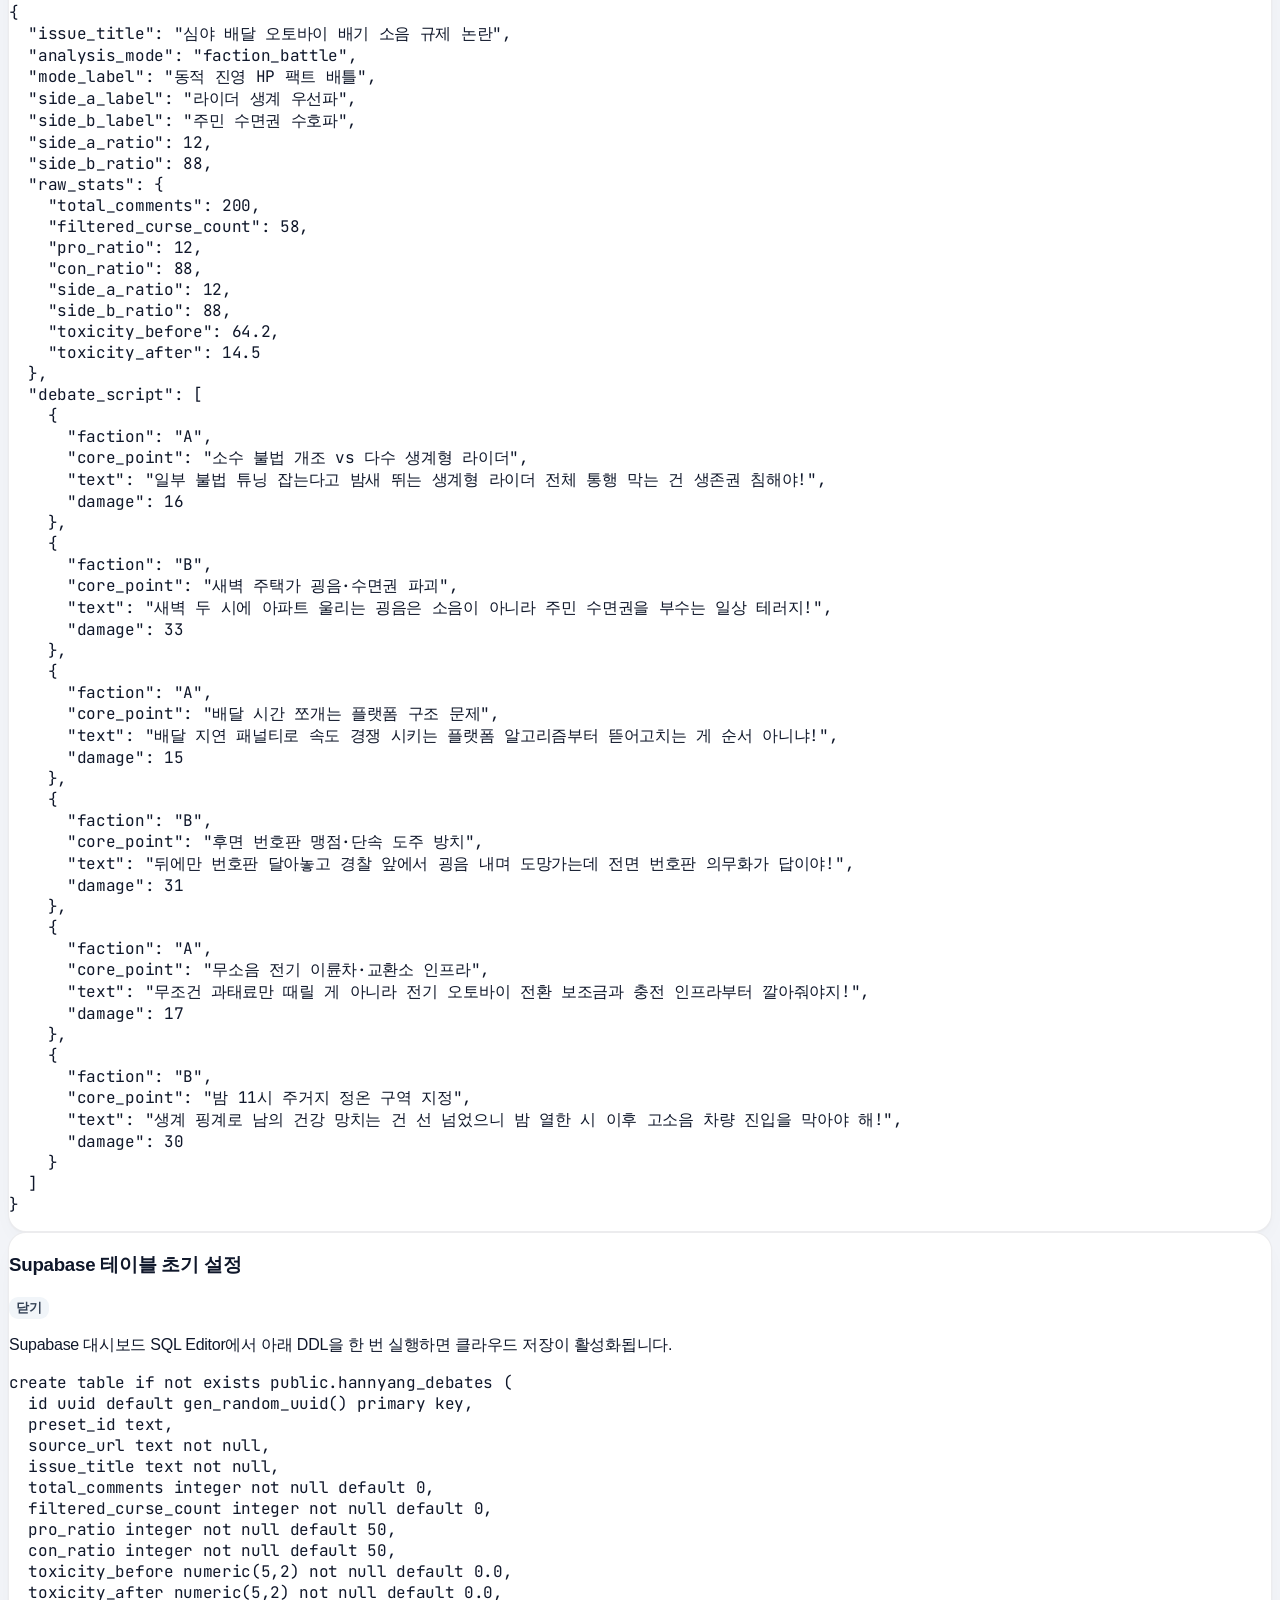
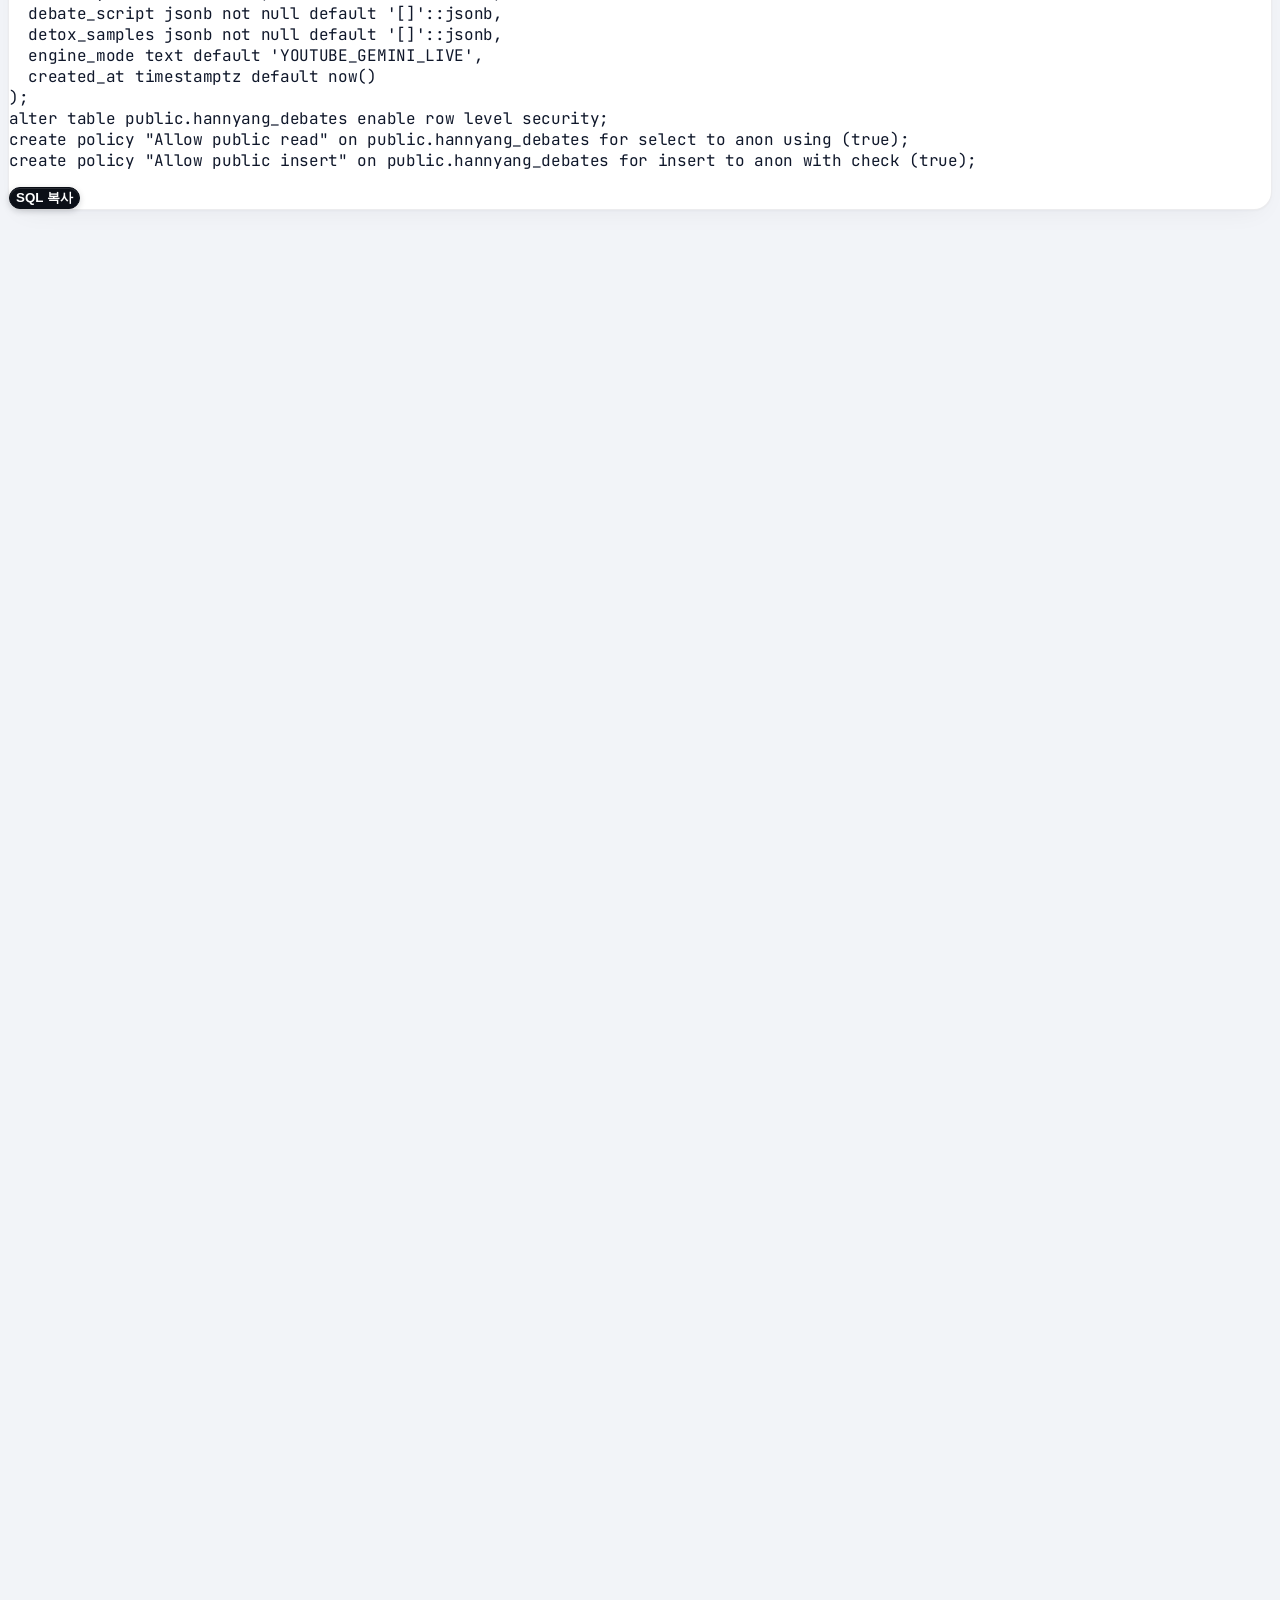
==== commit fea795e0: "chore(ui): remove user-facing API settings button and modal" ====
--- a/static/index.html
+++ b/static/index.html
@@ -533,13 +533,6 @@
           </button>
         </nav>
       </div>
-
-      <div class="flex items-center gap-2 shrink-0">
-        <button onclick="toggleApiKeyModal()" class="btn-outline h-8 px-2.5 sm:px-3 text-[11.5px] sm:text-[12px] inline-flex items-center gap-1.5">
-          <span class="w-1.5 h-1.5 rounded-full bg-[#10B981]"></span>
-          <span>API 설정</span>
-        </button>
-      </div>
     </div>
   </header>
 
@@ -1087,44 +1080,6 @@
         <button onclick="navigator.clipboard.writeText(document.getElementById('sqlCodeBlock').textContent)" class="btn-ink px-4 py-2 text-[12.5px]">
           SQL 복사
         </button>
-      </div>
-    </div>
-  </div>
-
-  <!-- Modal for Google API Key & Voice Settings -->
-  <div id="apiKeyModal" class="fixed inset-0 bg-slate-950/50 backdrop-blur-sm z-50 hidden items-center justify-center p-4">
-    <div class="studio-panel max-w-md w-full p-6 space-y-4">
-      <div class="flex items-center justify-between">
-        <h3 class="text-[16px] font-bold text-slate-900">API · 속사포 음성 설정</h3>
-        <button onclick="toggleApiKeyModal()" class="btn-ghost px-3 py-1 text-[12px]">닫기</button>
-      </div>
-      <p class="text-[12.5px] text-slate-600 leading-relaxed">
-        실시간 배틀은 내장 한국어 속사포 TTS(1.3x)와 Web Audio 8비트 타격음을 동기화해 즉시 재생합니다. Google AI 키가 있으면 유튜브 댓글에서 동적 진영(Side A vs B)을 실시간 추출합니다.
-      </p>
-      <div class="space-y-2">
-        <label class="text-[12px] font-semibold text-slate-700 block">Google AI / Cloud API Key (브라우저 로컬 저장)</label>
-        <input id="customApiKeyInput" type="password" placeholder="새 Google AI / Cloud API 키 입력 (비워두면 기본 키 사용)" class="studio-input w-full h-10 px-3 text-[13px] mono-num" />
-      </div>
-      <div class="grid grid-cols-2 gap-2.5">
-        <div>
-          <label class="text-[11.5px] font-semibold text-slate-700 block mb-1">A 진영 (블루) 음성</label>
-          <select id="proVoiceSelect" onchange="onBrowserVoicePick()" class="studio-input w-full h-9 px-2.5 text-[12px]">
-            <option value="auto">자동 최적 선택</option>
-          </select>
-        </div>
-        <div>
-          <label class="text-[11.5px] font-semibold text-slate-700 block mb-1">B 진영 (레드) 음성</label>
-          <select id="conVoiceSelect" onchange="onBrowserVoicePick()" class="studio-input w-full h-9 px-2.5 text-[12px]">
-            <option value="auto">자동 최적 선택</option>
-          </select>
-        </div>
-      </div>
-      <div id="voiceDiagStatus" class="text-[12px] text-slate-600 bg-slate-50 border border-slate-200 rounded-lg px-3 py-2 leading-relaxed">
-        한국어 음성 탐색 중...
-      </div>
-      <div class="flex items-center justify-between gap-2 pt-1">
-        <button onclick="clearCustomApiKey()" class="btn-outline px-3 py-2 text-[12.5px]">기본 키 복원</button>
-        <button onclick="saveCustomApiKey()" class="btn-ink px-4 py-2 text-[12.5px]">저장 및 캐시 초기화</button>
       </div>
     </div>
   </div>
@@ -1876,50 +1831,6 @@
       m.classList.toggle("flex");
     }
 
-    function toggleApiKeyModal() {
-      const m = document.getElementById("apiKeyModal");
-      const inp = document.getElementById("customApiKeyInput");
-      if (inp) inp.value = localStorage.getItem("hannyang_google_api_key") || "";
-      populateVoiceSelectors();
-      m.classList.toggle("hidden");
-      m.classList.toggle("flex");
-    }
-
-    function saveCustomApiKey() {
-      const val = (document.getElementById("customApiKeyInput").value || "").trim();
-      if (val) {
-        localStorage.setItem("hannyang_google_api_key", val);
-        CONFIG.GOOGLE_API_KEY = val;
-      } else {
-        localStorage.removeItem("hannyang_google_api_key");
-        CONFIG.GOOGLE_API_KEY = DEFAULT_GKEY;
-      }
-      cloudTtsDisabled = false;
-      geminiApiCooldownUntil = 0;
-      currentData._ttsAudioCache = {};
-      currentData._turnAudioDur = {};
-      currentData._turnAudioMeta = {};
-      currentData.rendered_video_blob_url = null;
-      renderScriptList();
-      updateIdleTimerDisplay();
-      document.getElementById("voiceDiagStatus").textContent = "API 키 적용 완료! 캐시가 초기화되어 다음 재생·렌더 시 새 키를 사용합니다.";
-      setTimeout(() => toggleApiKeyModal(), 700);
-    }
-
-    function clearCustomApiKey() {
-      localStorage.removeItem("hannyang_google_api_key");
-      CONFIG.GOOGLE_API_KEY = DEFAULT_GKEY;
-      document.getElementById("customApiKeyInput").value = "";
-      cloudTtsDisabled = false;
-      geminiApiCooldownUntil = 0;
-      currentData._ttsAudioCache = {};
-      currentData._turnAudioDur = {};
-      currentData._turnAudioMeta = {};
-      renderScriptList();
-      updateIdleTimerDisplay();
-      document.getElementById("voiceDiagStatus").textContent = "기본 내장 키로 복원되었습니다.";
-    }
-
     function onVoiceModeChange() {
       saveUiPrefs();
       if (isPlaying) stopShortsPlayback(false);
@@ -5216,9 +5127,8 @@
         const tg = e.target;
         const tag = tg && tg.tagName ? tg.tagName.toUpperCase() : "";
         if (tag === "INPUT" || tag === "TEXTAREA" || tag === "SELECT" || (tg && tg.isContentEditable)) return;
-        const apiModalOpen = !document.getElementById("apiKeyModal")?.classList.contains("hidden");
         const sqlModalOpen = !document.getElementById("sqlModal")?.classList.contains("hidden");
-        if (apiModalOpen || sqlModalOpen) return;
+        if (sqlModalOpen) return;
 
         if (e.code === "Space") {
           e.preventDefault();
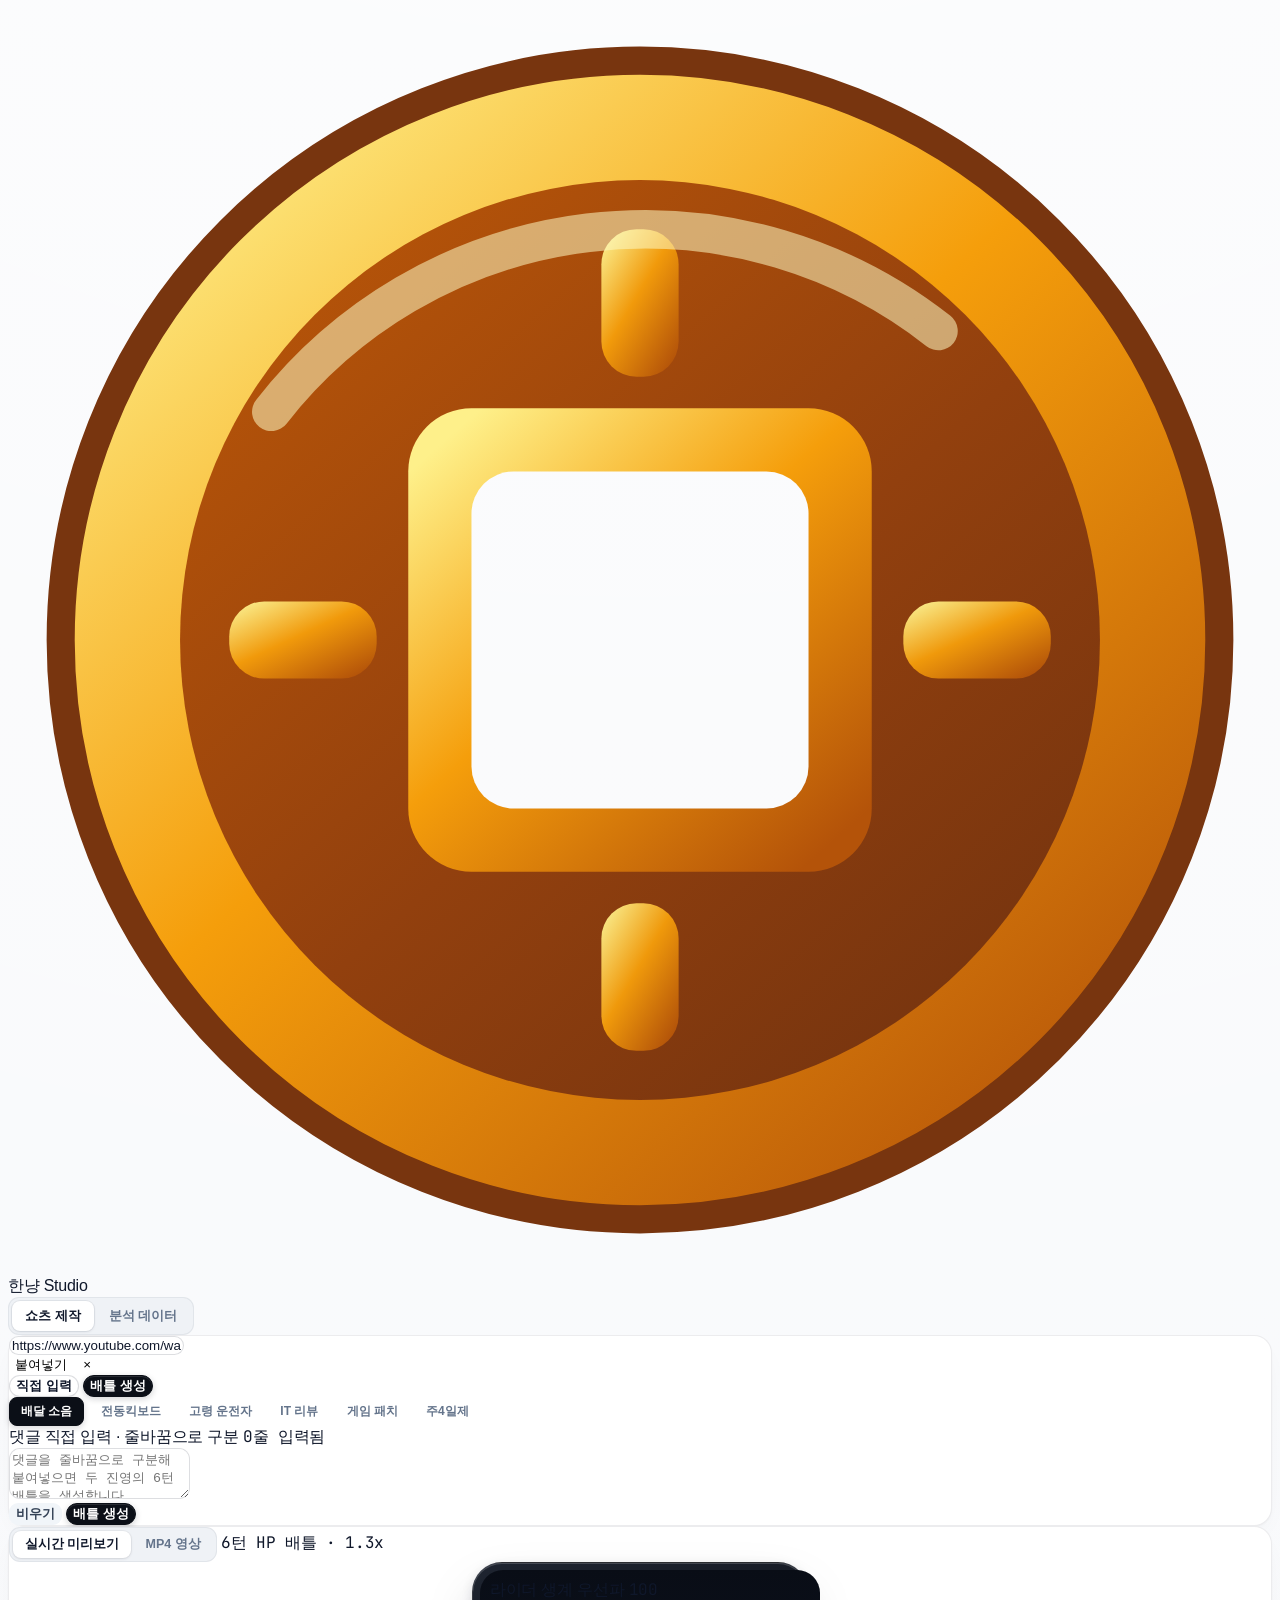
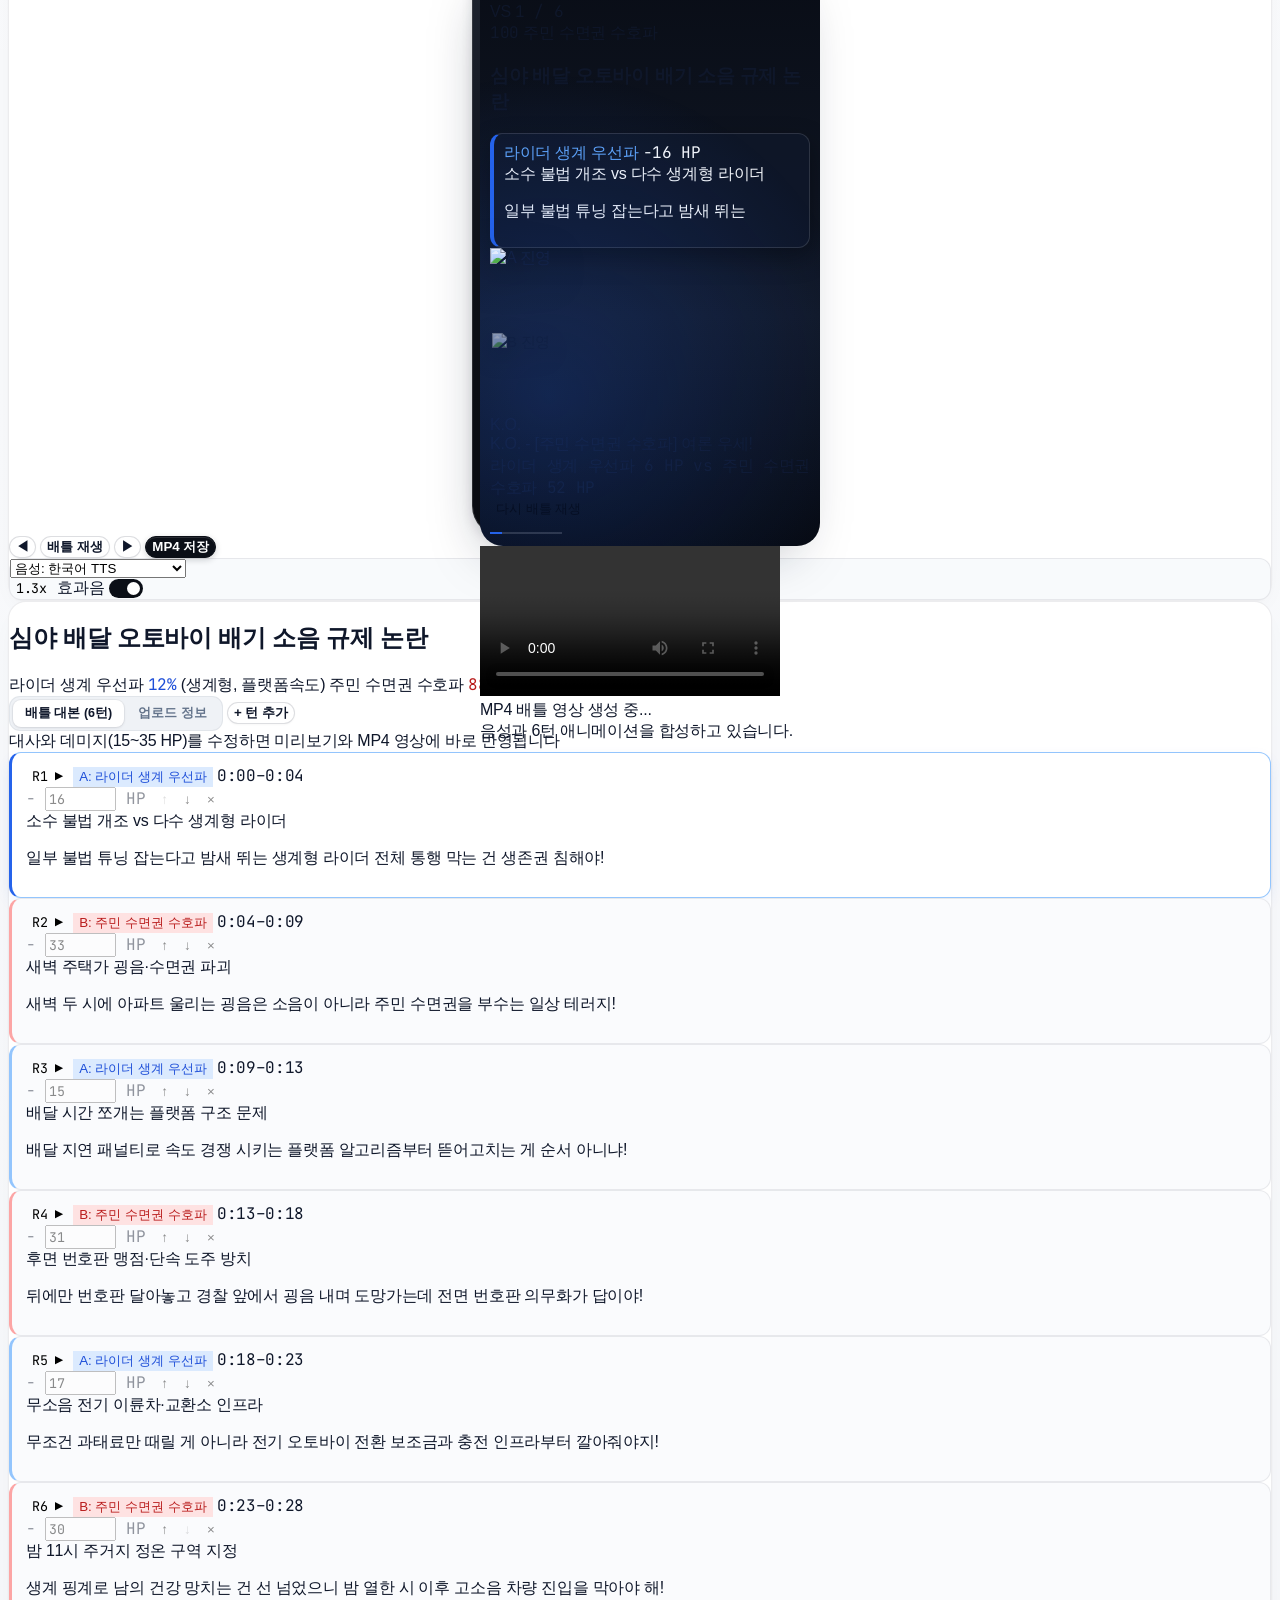
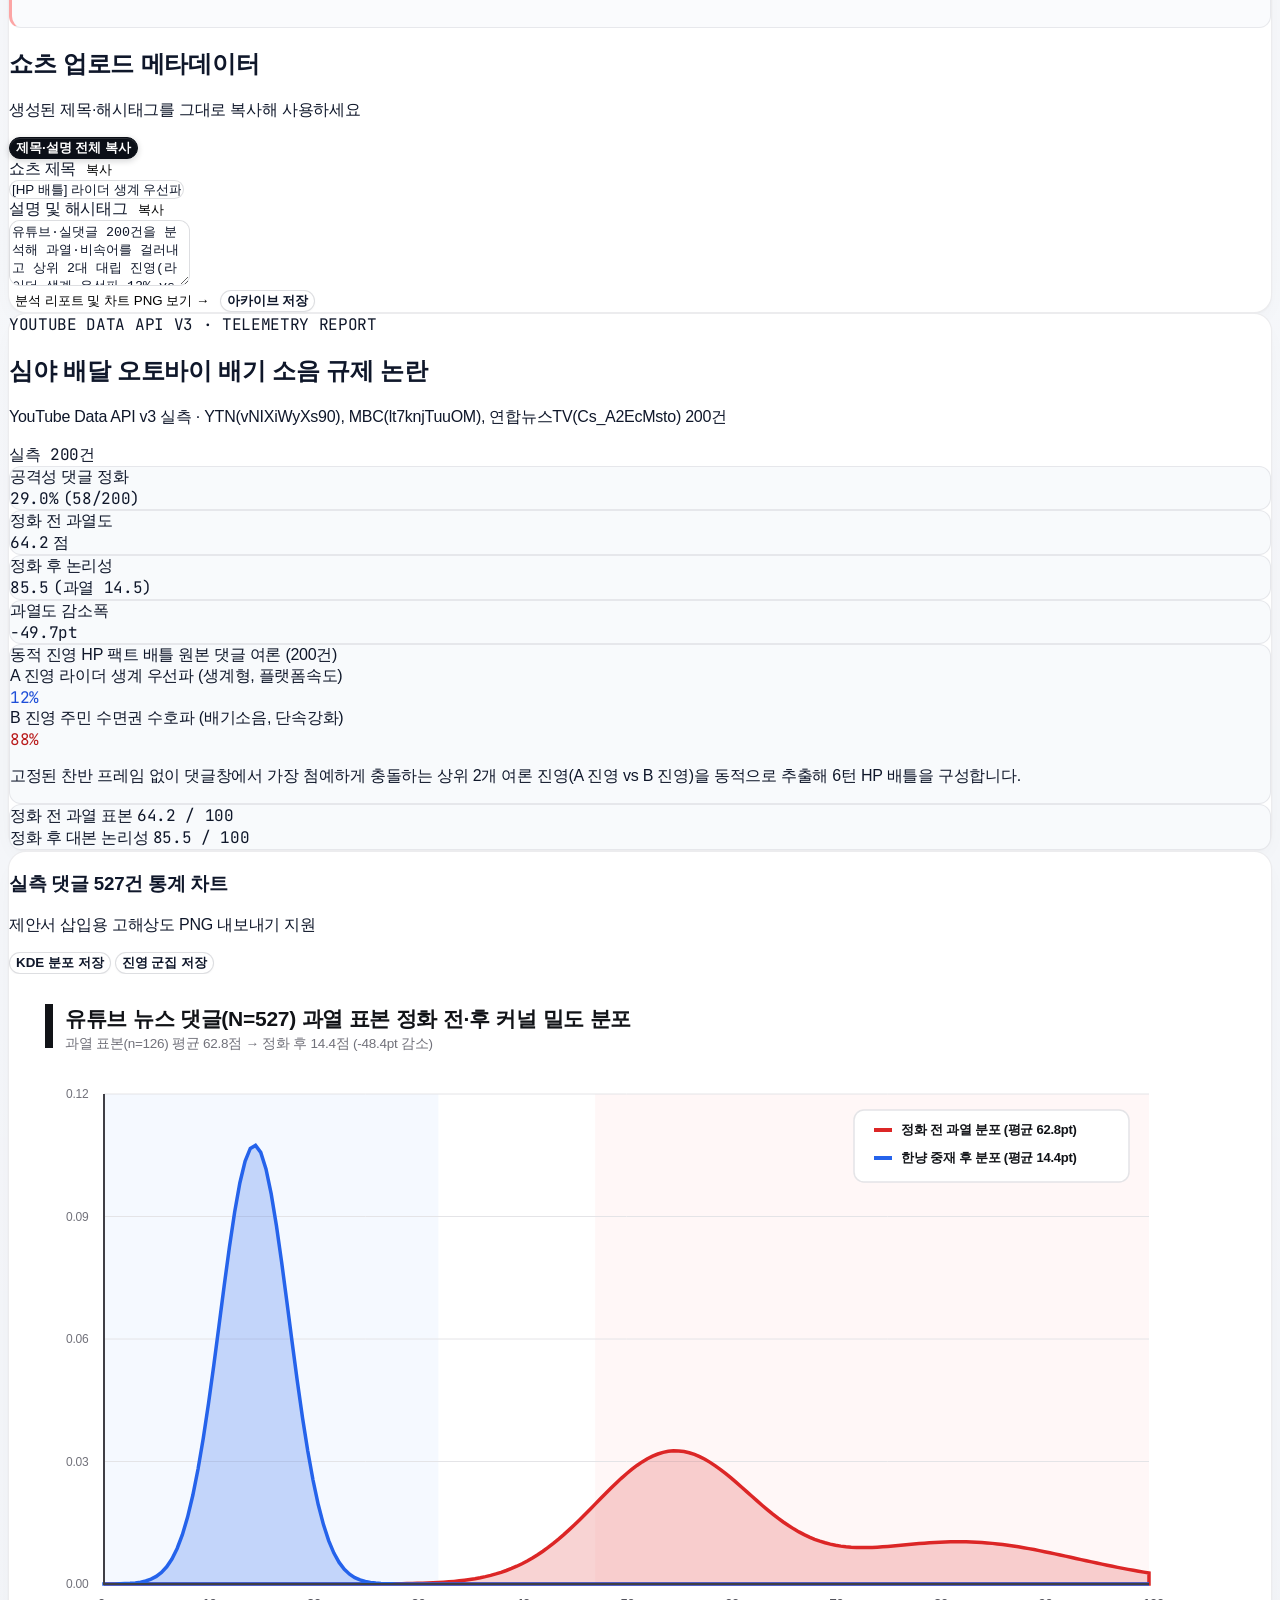
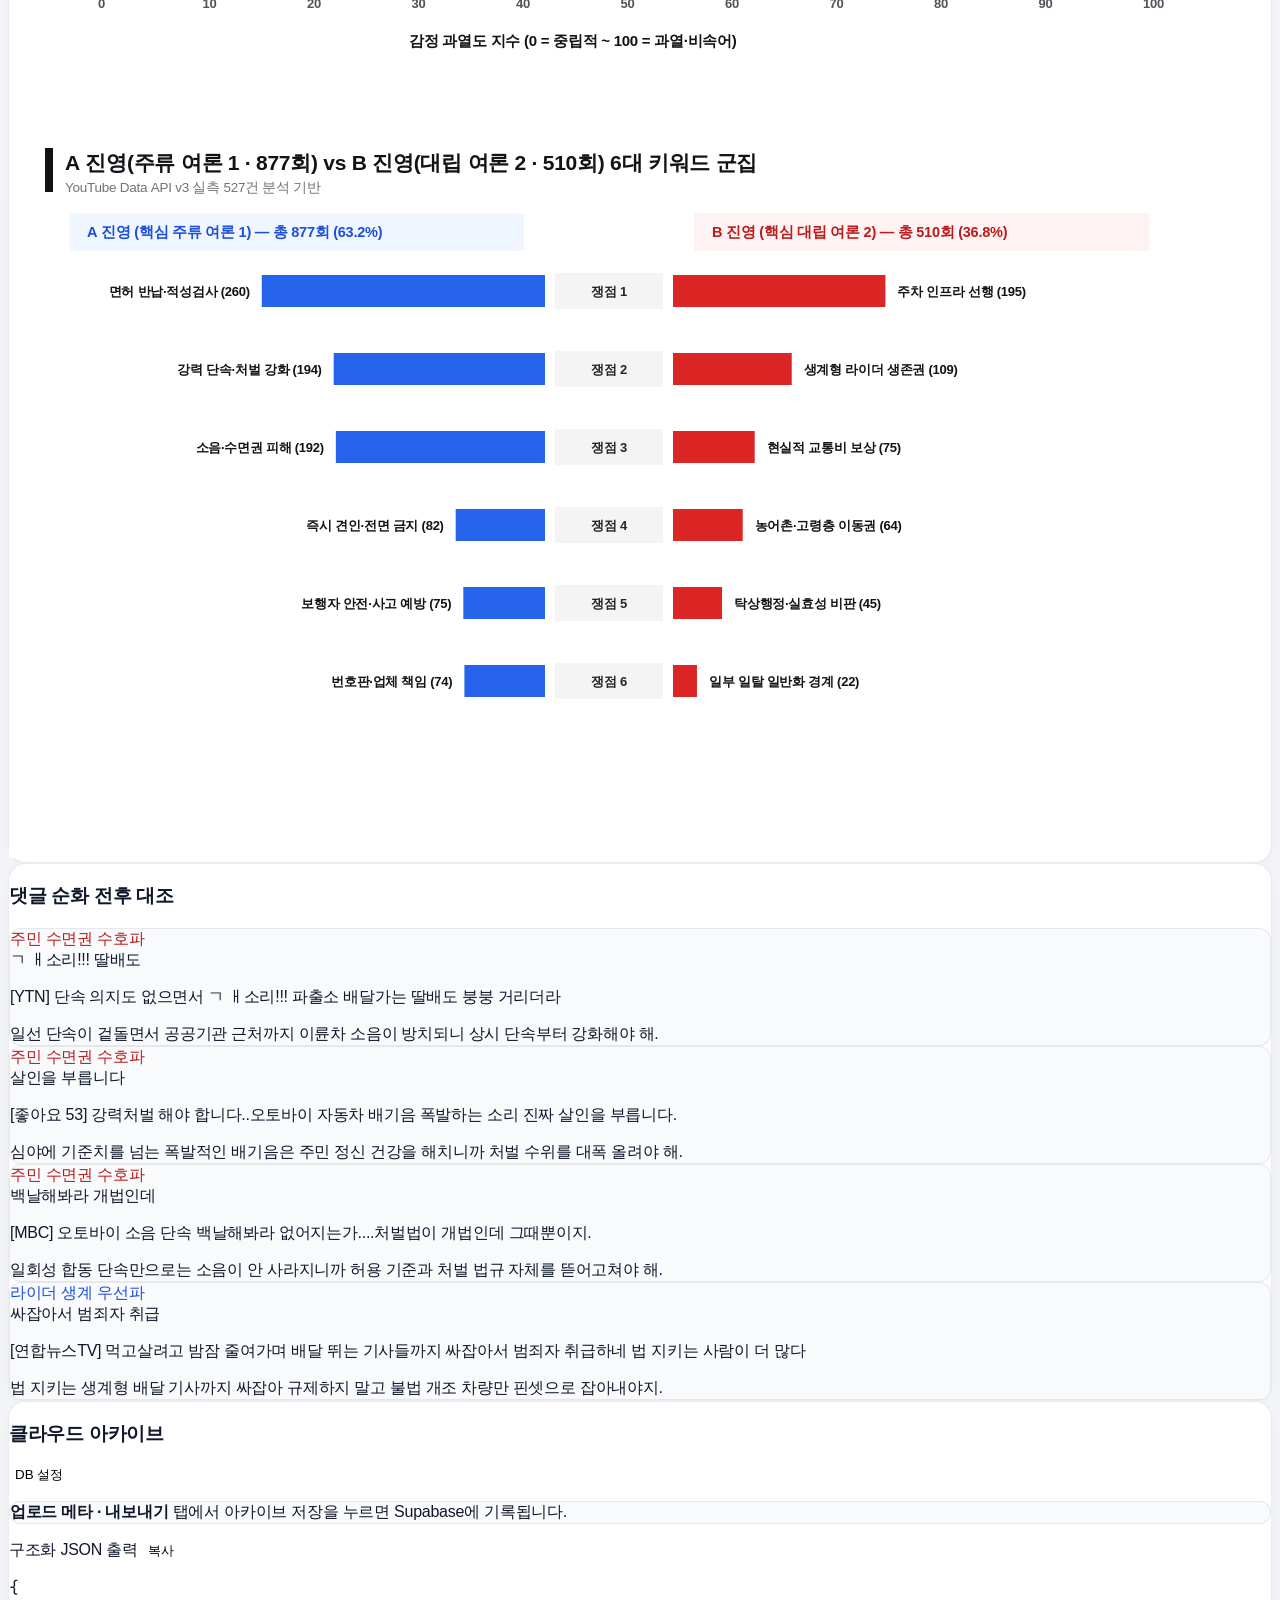
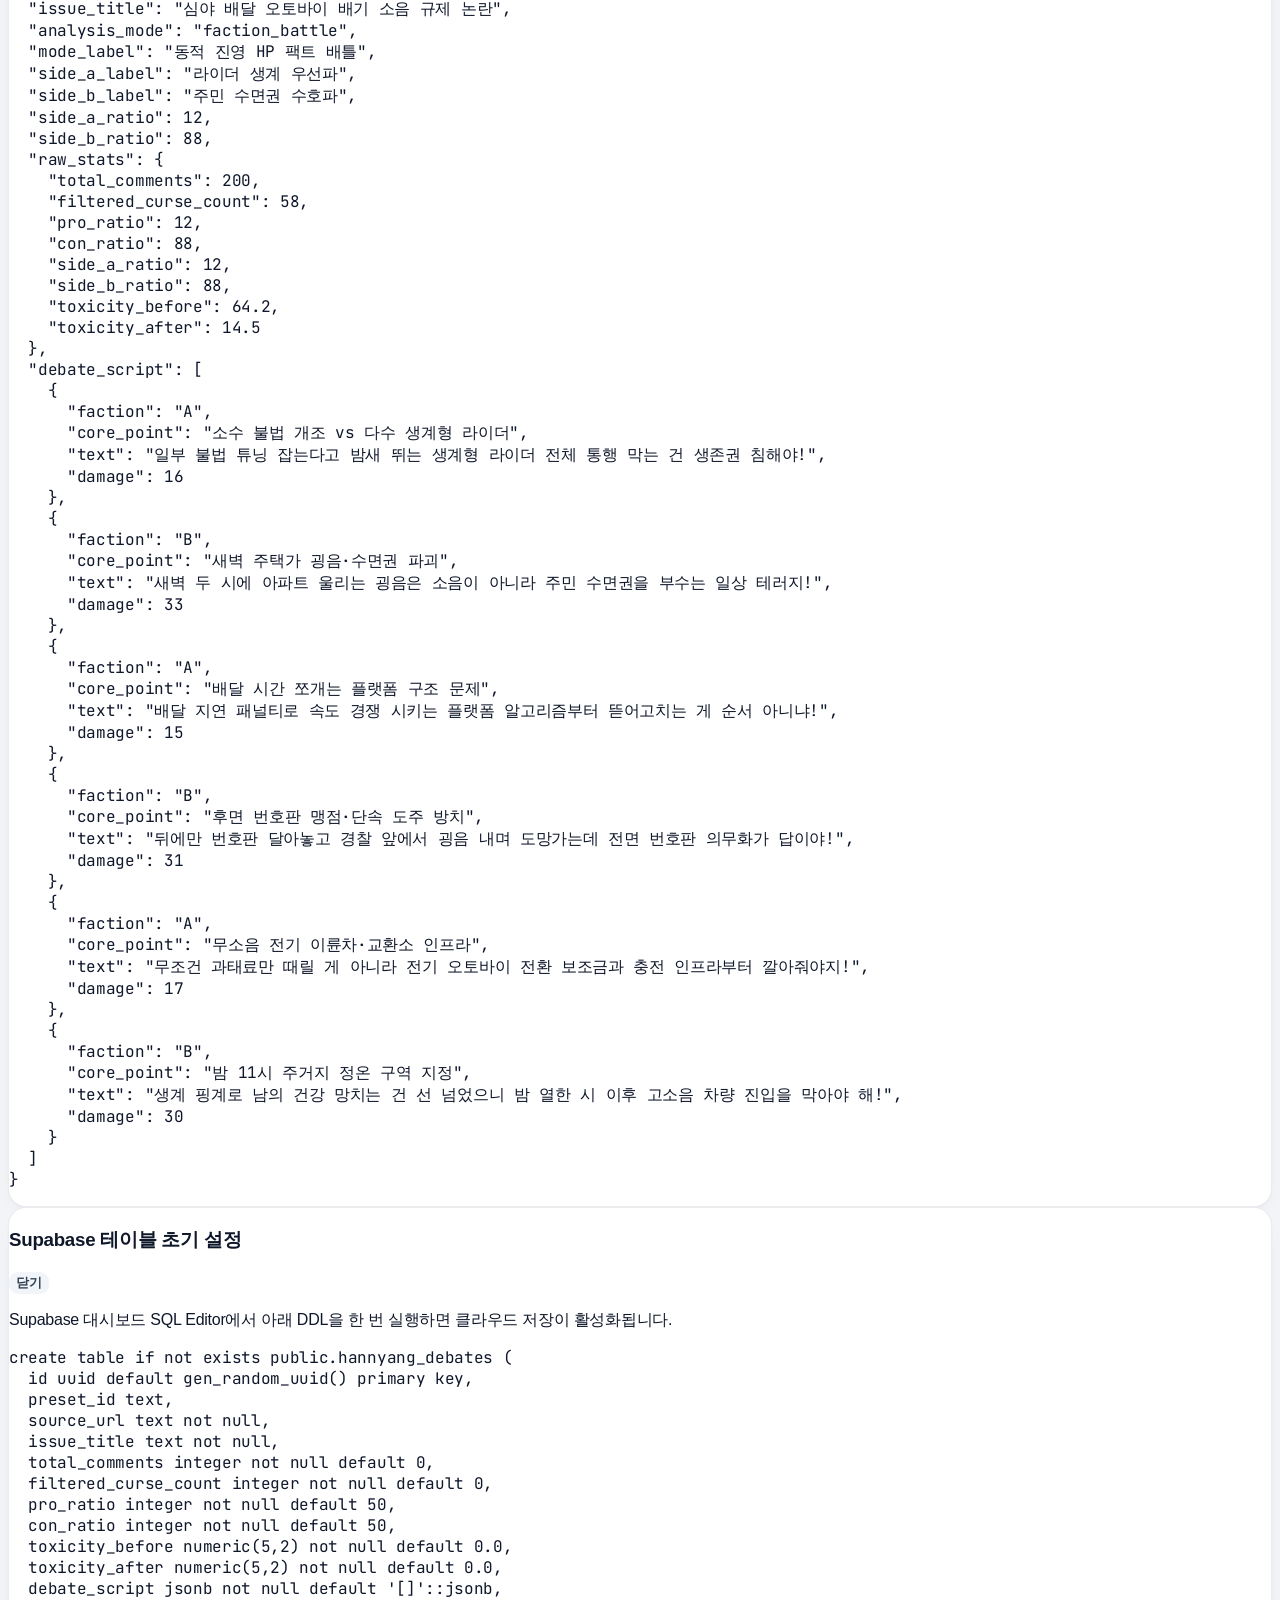
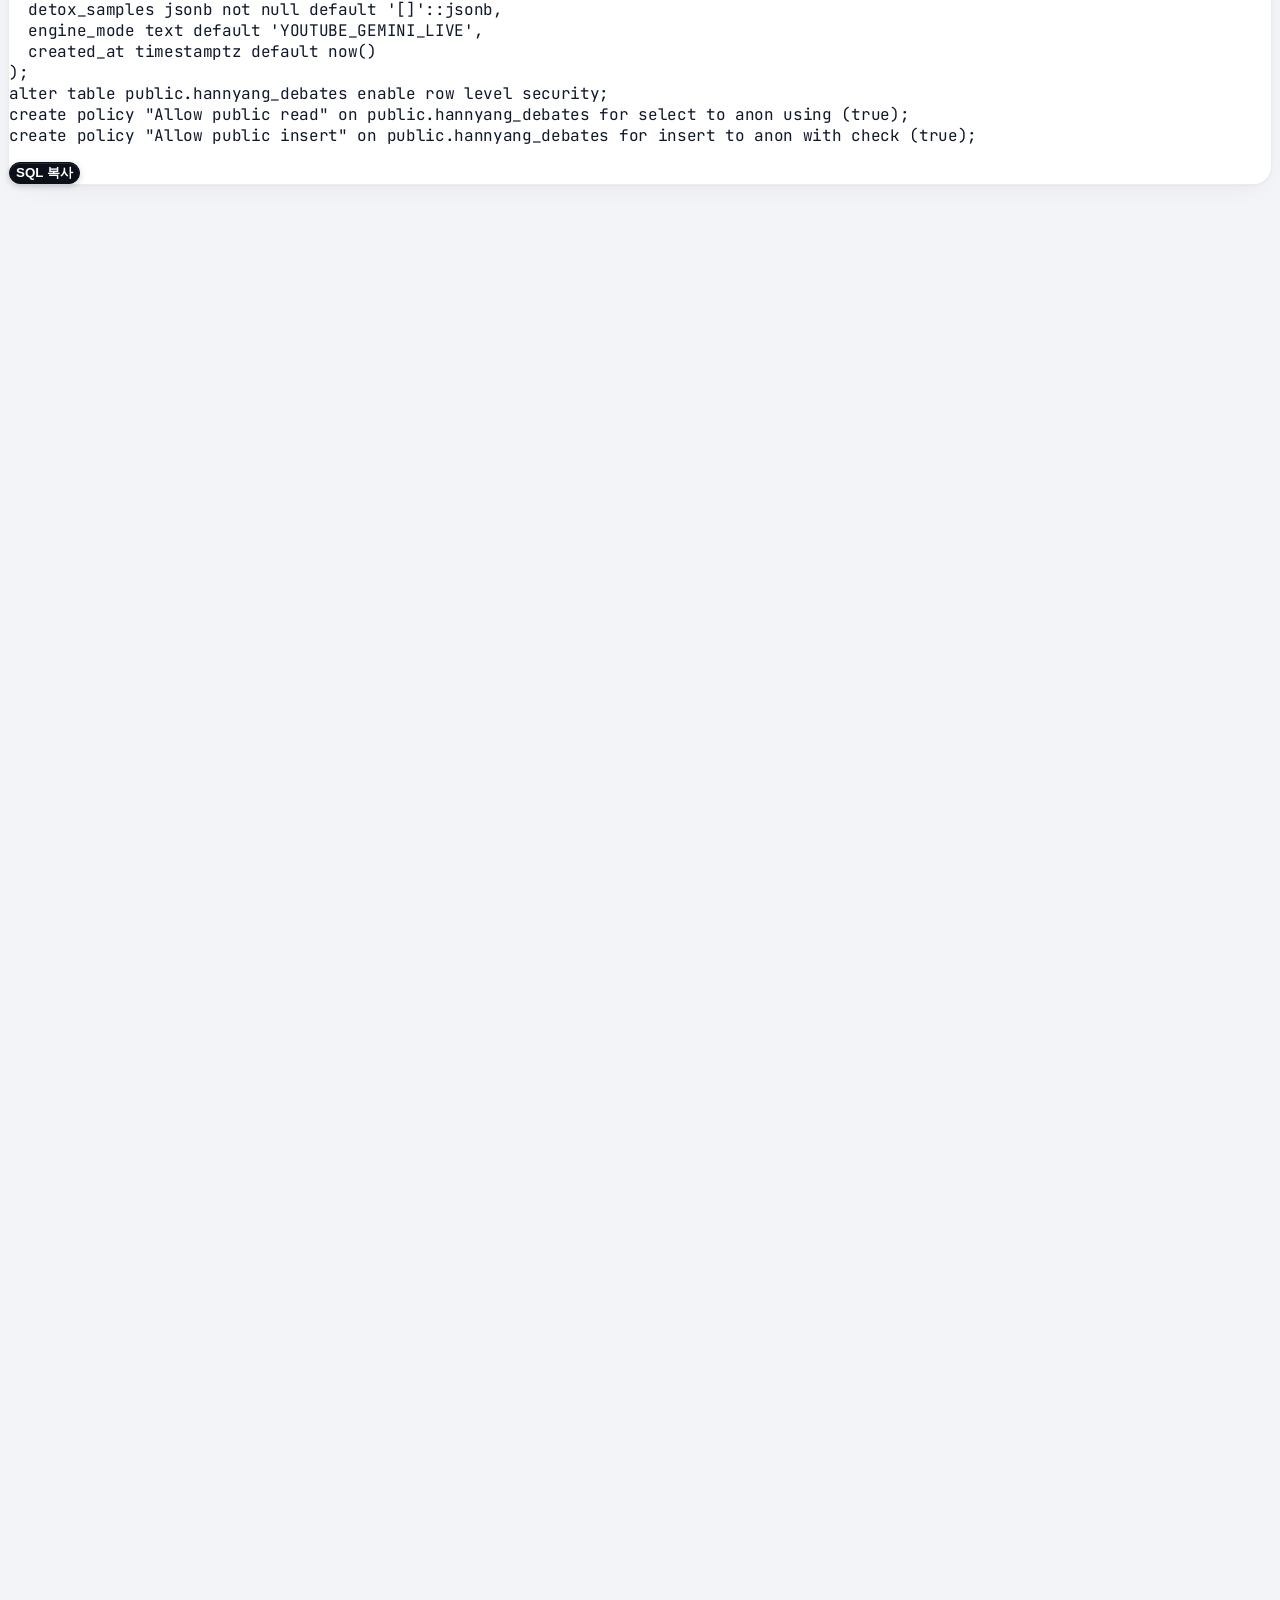
==== commit 7c1104cb: "Unify example buttons style and remove duplicate sample drawer chips" ====
--- a/static/index.html
+++ b/static/index.html
@@ -592,21 +592,27 @@
           </div>
         </div>
 
-        <!-- Clean Preset & Sample Strip -->
+        <!-- Clean Unified Preset & Example Strip -->
         <div class="pt-2.5 border-t border-slate-900/[0.06] flex flex-wrap items-center justify-between gap-2">
           <div class="flex flex-wrap items-center gap-1.5">
-            <button id="presetBtn_preset_1" onclick="selectPreset('preset_1')" class="topic-pill active">
+            <button type="button" id="presetBtn_preset_1" onclick="selectPreset('preset_1')" class="topic-pill active">
               배달 소음
             </button>
-            <button id="presetBtn_preset_2" onclick="selectPreset('preset_2')" class="topic-pill">
+            <button type="button" id="presetBtn_preset_2" onclick="selectPreset('preset_2')" class="topic-pill">
               전동킥보드
             </button>
-            <button id="presetBtn_preset_3" onclick="selectPreset('preset_3')" class="topic-pill">
+            <button type="button" id="presetBtn_preset_3" onclick="selectPreset('preset_3')" class="topic-pill">
               고령 운전자
             </button>
-            <button type="button" onclick="applySamplePack('it_review')" class="sample-chip">IT 리뷰</button>
-            <button type="button" onclick="applySamplePack('game_patch')" class="sample-chip">게임 패치</button>
-            <button type="button" onclick="applySamplePack('four_day')" class="sample-chip">주4일제</button>
+            <button type="button" id="sampleBtn_it_review" onclick="applySamplePack('it_review')" class="topic-pill">
+              IT 리뷰
+            </button>
+            <button type="button" id="sampleBtn_game_patch" onclick="applySamplePack('game_patch')" class="topic-pill">
+              게임 패치
+            </button>
+            <button type="button" id="sampleBtn_four_day" onclick="applySamplePack('four_day')" class="topic-pill">
+              주4일제
+            </button>
           </div>
           <span id="pipelineStepBadge" class="hidden px-2 py-0.5 rounded-md bg-sky-50 border border-sky-200 text-[11px] font-bold text-sky-700 mono-num"></span>
         </div>
@@ -616,13 +622,10 @@
         <!-- Expandable Custom Comment Input Drawer -->
         <div id="customTextWrapper" class="hidden pt-2.5 border-t border-slate-900/[0.06] space-y-2">
           <div class="flex flex-wrap items-center justify-between gap-2">
-            <div class="flex flex-wrap items-center gap-1.5">
-              <button type="button" onclick="applySamplePack('it_review')" class="sample-chip">IT 리뷰</button>
-              <button type="button" onclick="applySamplePack('game_patch')" class="sample-chip">게임 패치</button>
-              <button type="button" onclick="applySamplePack('four_day')" class="sample-chip">주4일제</button>
-              <button type="button" onclick="applySamplePack('noise_debate')" class="sample-chip">심야 소음</button>
-            </div>
-            <span id="customLineCountLabel" class="text-[11.5px] font-semibold text-slate-500 mono-num">0줄</span>
+            <span class="text-[12px] font-semibold text-slate-600">
+              댓글 직접 입력 <span class="font-normal text-slate-400">· 줄바꿈으로 구분</span>
+            </span>
+            <span id="customLineCountLabel" class="text-[11.5px] font-semibold text-slate-500 mono-num">0줄 입력됨</span>
           </div>
           <textarea
             id="rawCommentsInput"
@@ -1160,15 +1163,6 @@
           "중소기업이나 현장 제조·서비스 업종은 인건비와 납기 부담 때문에 당장 도입이 어렵습니다",
           "임금 삭감 없는 일괄 4일제보다 격주 4일제나 유연근무·코어타임부터 단계적으로 도입하는 게 현실적 대안이죠",
           "업종별 특성과 교대 근무 체계를 고려한 맞춤형 보완 정책과 세제 지원이 병행되어야 합니다"
-        ].join("\n")
-      },
-      noise_debate: {
-        mode: "battle",
-        comments: [
-          "새벽 주택가 오토바이 배기 소음 단속과 처벌 규제를 즉각 강화해야 시민이 잠을 잡니다",
-          "전면 번호판 의무화와 불법 소음기 개조 업체에 대한 강력한 과태료 부과가 필수입니다",
-          "생계형 야간 배달 라이더 전체를 범죄자 취급하면 안 되며 플랫폼 속도 경쟁부터 고쳐야 합니다",
-          "무작정 통행 금지하기 전에 전기 이륜차 전환 보조금과 배달 인프라 보완이 먼저입니다"
         ].join("\n")
       }
     };
@@ -1794,20 +1788,36 @@
       showToast("입력이 초기화되었습니다.");
     }
 
+    const EXAMPLE_BTN_IDS = [
+      "presetBtn_preset_1",
+      "presetBtn_preset_2",
+      "presetBtn_preset_3",
+      "sampleBtn_it_review",
+      "sampleBtn_game_patch",
+      "sampleBtn_four_day"
+    ];
+
+    function setActiveExampleButton(activeId = null) {
+      EXAMPLE_BTN_IDS.forEach((id) => {
+        const el = document.getElementById(id);
+        if (el) el.classList.toggle("active", id === activeId);
+      });
+    }
+
     function applySamplePack(key) {
       const pack = SAMPLE_PACKS[key];
       if (!pack) return;
       const modeSel = document.getElementById("analysisModeSelect");
       const urlEl = document.getElementById("sourceUrlInput");
-      const wrap = document.getElementById("customTextWrapper");
       const rawEl = document.getElementById("rawCommentsInput");
+      const activeBtnId = `sampleBtn_${key}`;
+      setActiveExampleButton(activeBtnId);
       if (modeSel) modeSel.value = pack.mode || "multi";
       if (urlEl) urlEl.value = "";
-      if (wrap) wrap.classList.remove("hidden");
       if (rawEl) rawEl.value = pack.comments;
       updateCustomLineCount();
       saveUiPrefs();
-      runLiveYouTubeOrCustomAnalysis();
+      runLiveYouTubeOrCustomAnalysis(activeBtnId);
     }
 
     function copyFullMetadata(btn) {
@@ -2450,7 +2460,7 @@
       };
     }
 
-    async function runLiveYouTubeOrCustomAnalysis() {
+    async function runLiveYouTubeOrCustomAnalysis(keepActiveBtnId = null) {
       stopShortsPlayback(false);
       setCommandNotice("");
       const sourceUrl = document.getElementById("sourceUrlInput").value.trim();
@@ -2484,10 +2494,7 @@
             if (apiRes.ok) {
               const apiData = await apiRes.json();
               if (apiData && apiData.debate_script && apiData.debate_script.length) {
-                ["preset_1", "preset_2", "preset_3"].forEach((id) => {
-                  const pb = document.getElementById(`presetBtn_${id}`);
-                  if (pb) pb.classList.remove("active");
-                });
+                setActiveExampleButton(typeof keepActiveBtnId === "string" ? keepActiveBtnId : null);
                 if (apiData.notice) setCommandNotice(apiData.notice, false);
                 setPipelineStep("완료");
                 const wasVideoMode = playerMode === "video";
@@ -2571,10 +2578,7 @@
           return;
         }
 
-        ["preset_1", "preset_2", "preset_3"].forEach((id) => {
-          const pb = document.getElementById(`presetBtn_${id}`);
-          if (pb) pb.classList.remove("active");
-        });
+        setActiveExampleButton(typeof keepActiveBtnId === "string" ? keepActiveBtnId : null);
 
         setPipelineStep("2/4 비속어 정제·진영 추출");
         let issueTitle = videoTitle || "실시간 입력 댓글 진영 배틀";
@@ -4039,10 +4043,10 @@
       if (typeof setPipelineStep === "function") setPipelineStep("");
       const statusEl = document.getElementById("mp4ExportStatus");
       if (statusEl) statusEl.textContent = "";
-      ["preset_1", "preset_2", "preset_3"].forEach((id) => {
-        const btn = document.getElementById(`presetBtn_${id}`);
-        if (btn) btn.classList.toggle("active", id === presetId);
-      });
+      setActiveExampleButton(`presetBtn_${presetId}`);
+      const rawEl = document.getElementById("rawCommentsInput");
+      if (rawEl) rawEl.value = "";
+      updateCustomLineCount();
       const localCopy = JSON.parse(JSON.stringify(OFFLINE_PRESETS[presetId]));
       if (localCopy) {
         document.getElementById("sourceUrlInput").value = localCopy.source_url || "";
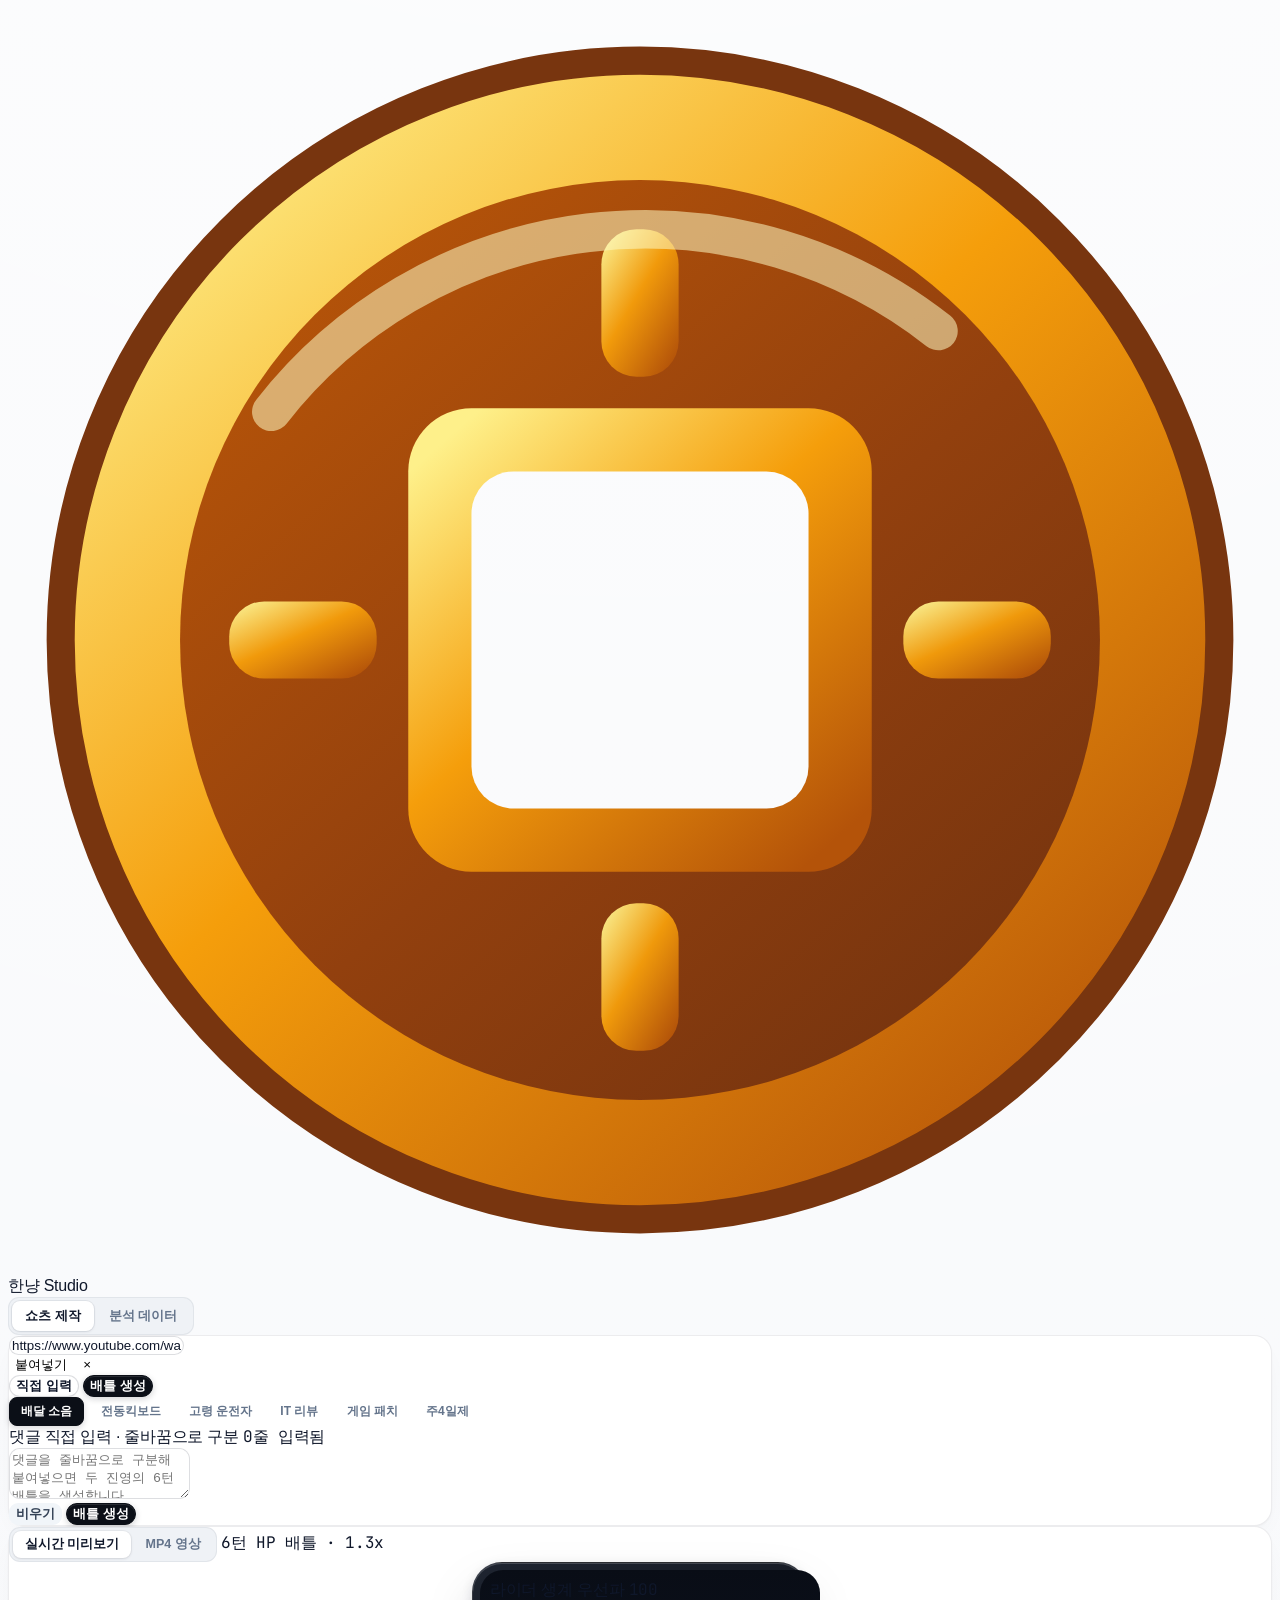
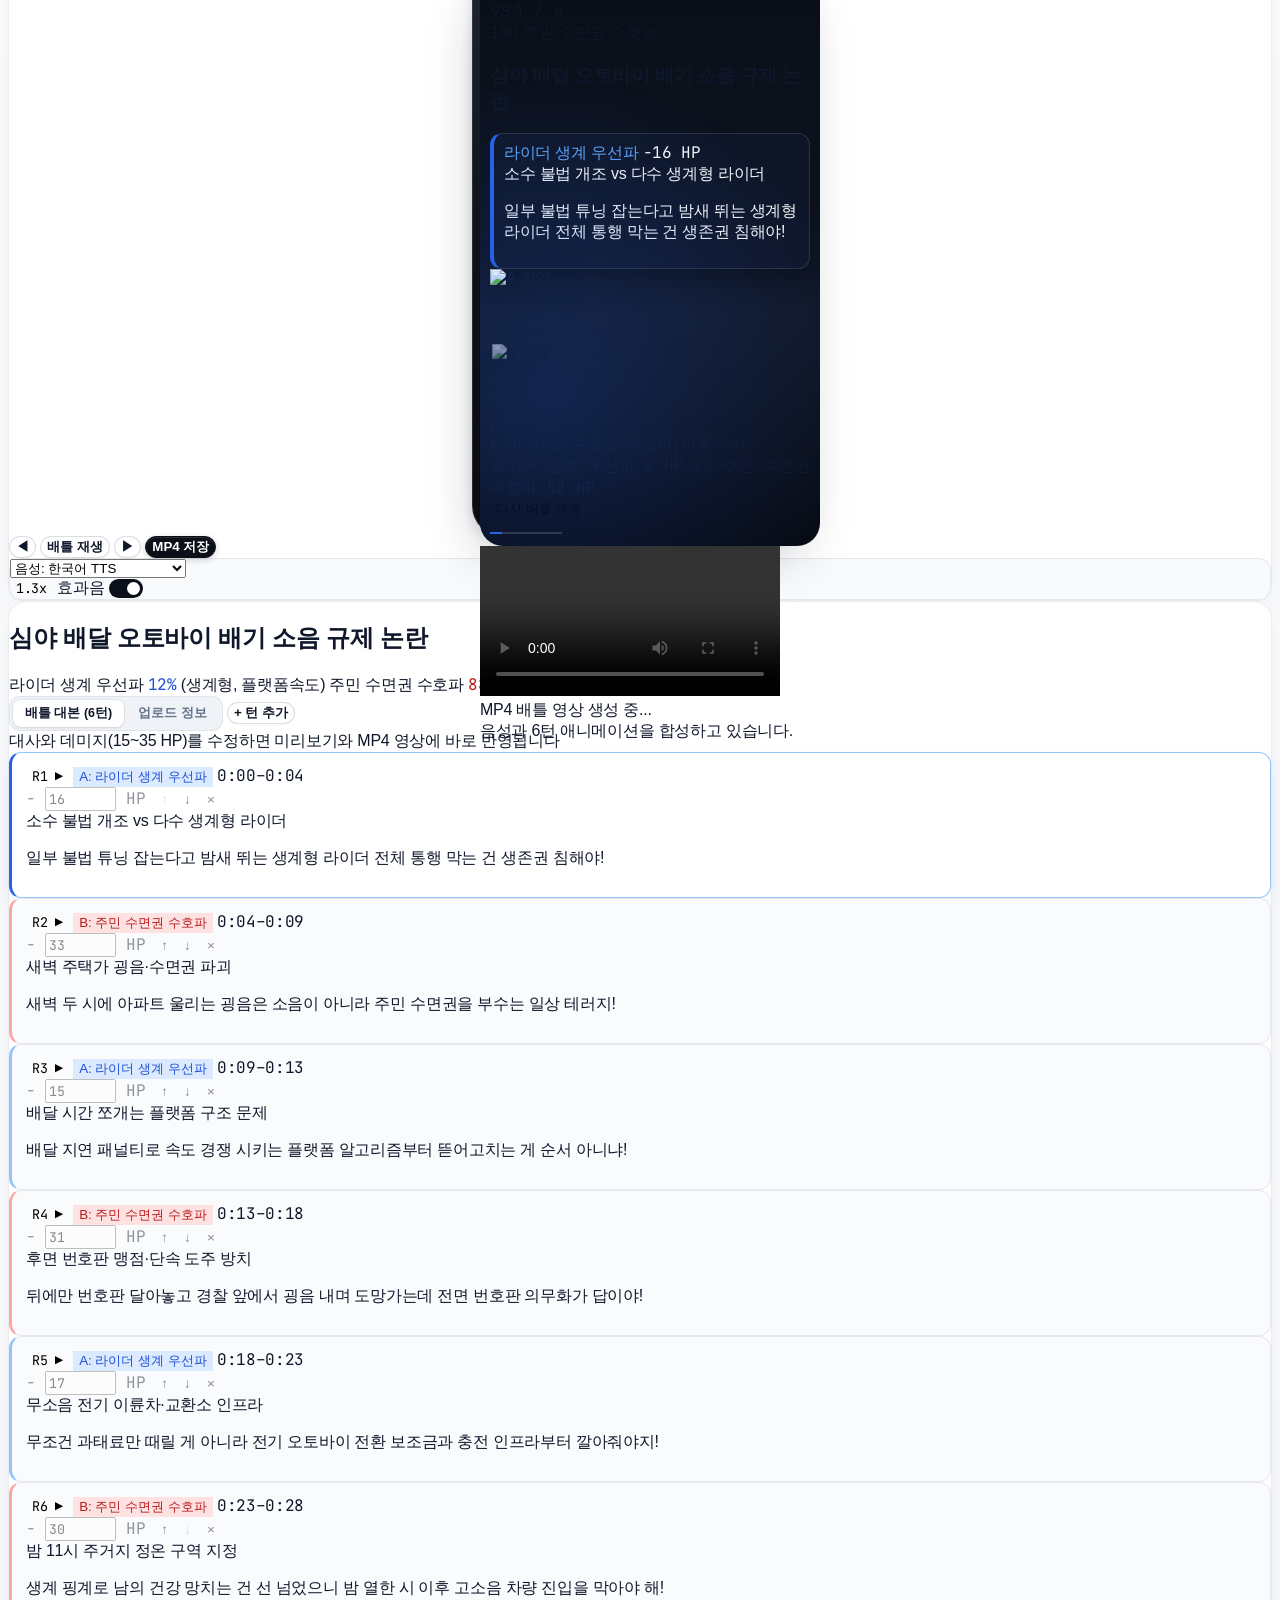
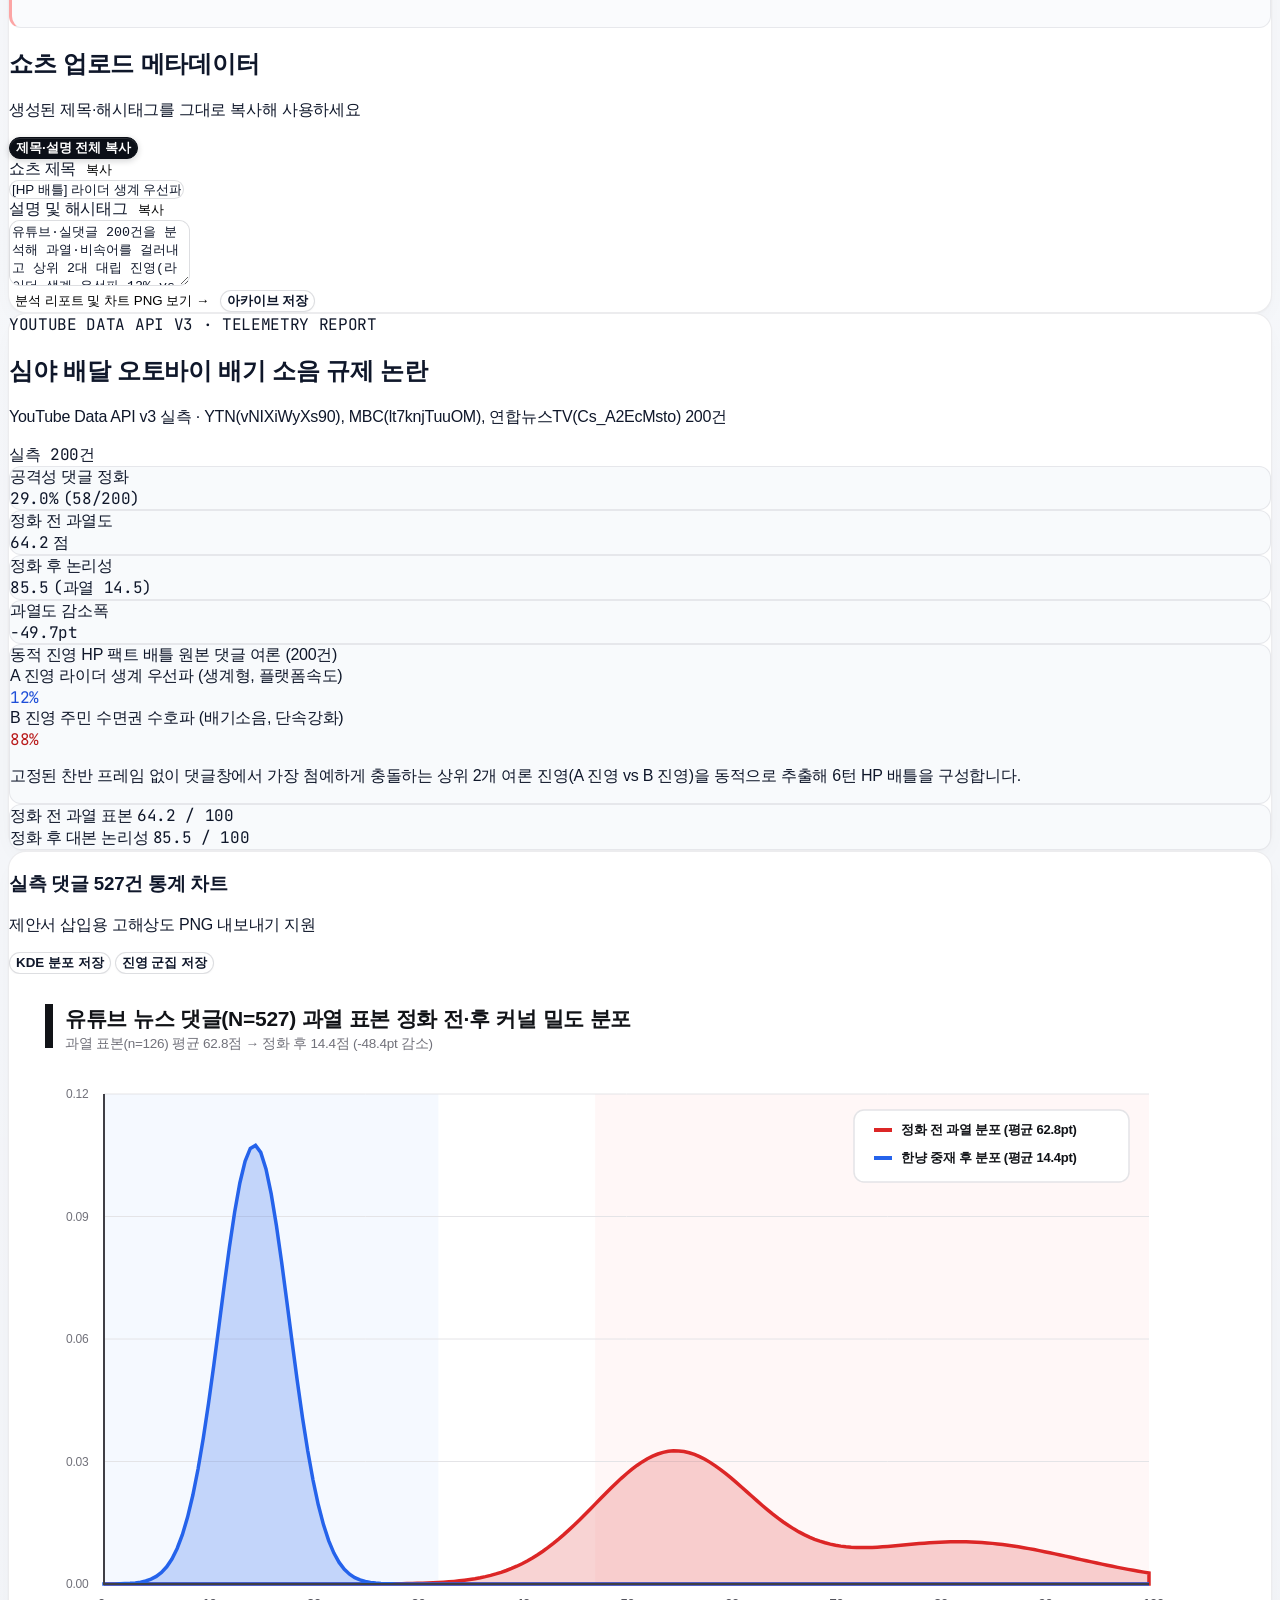
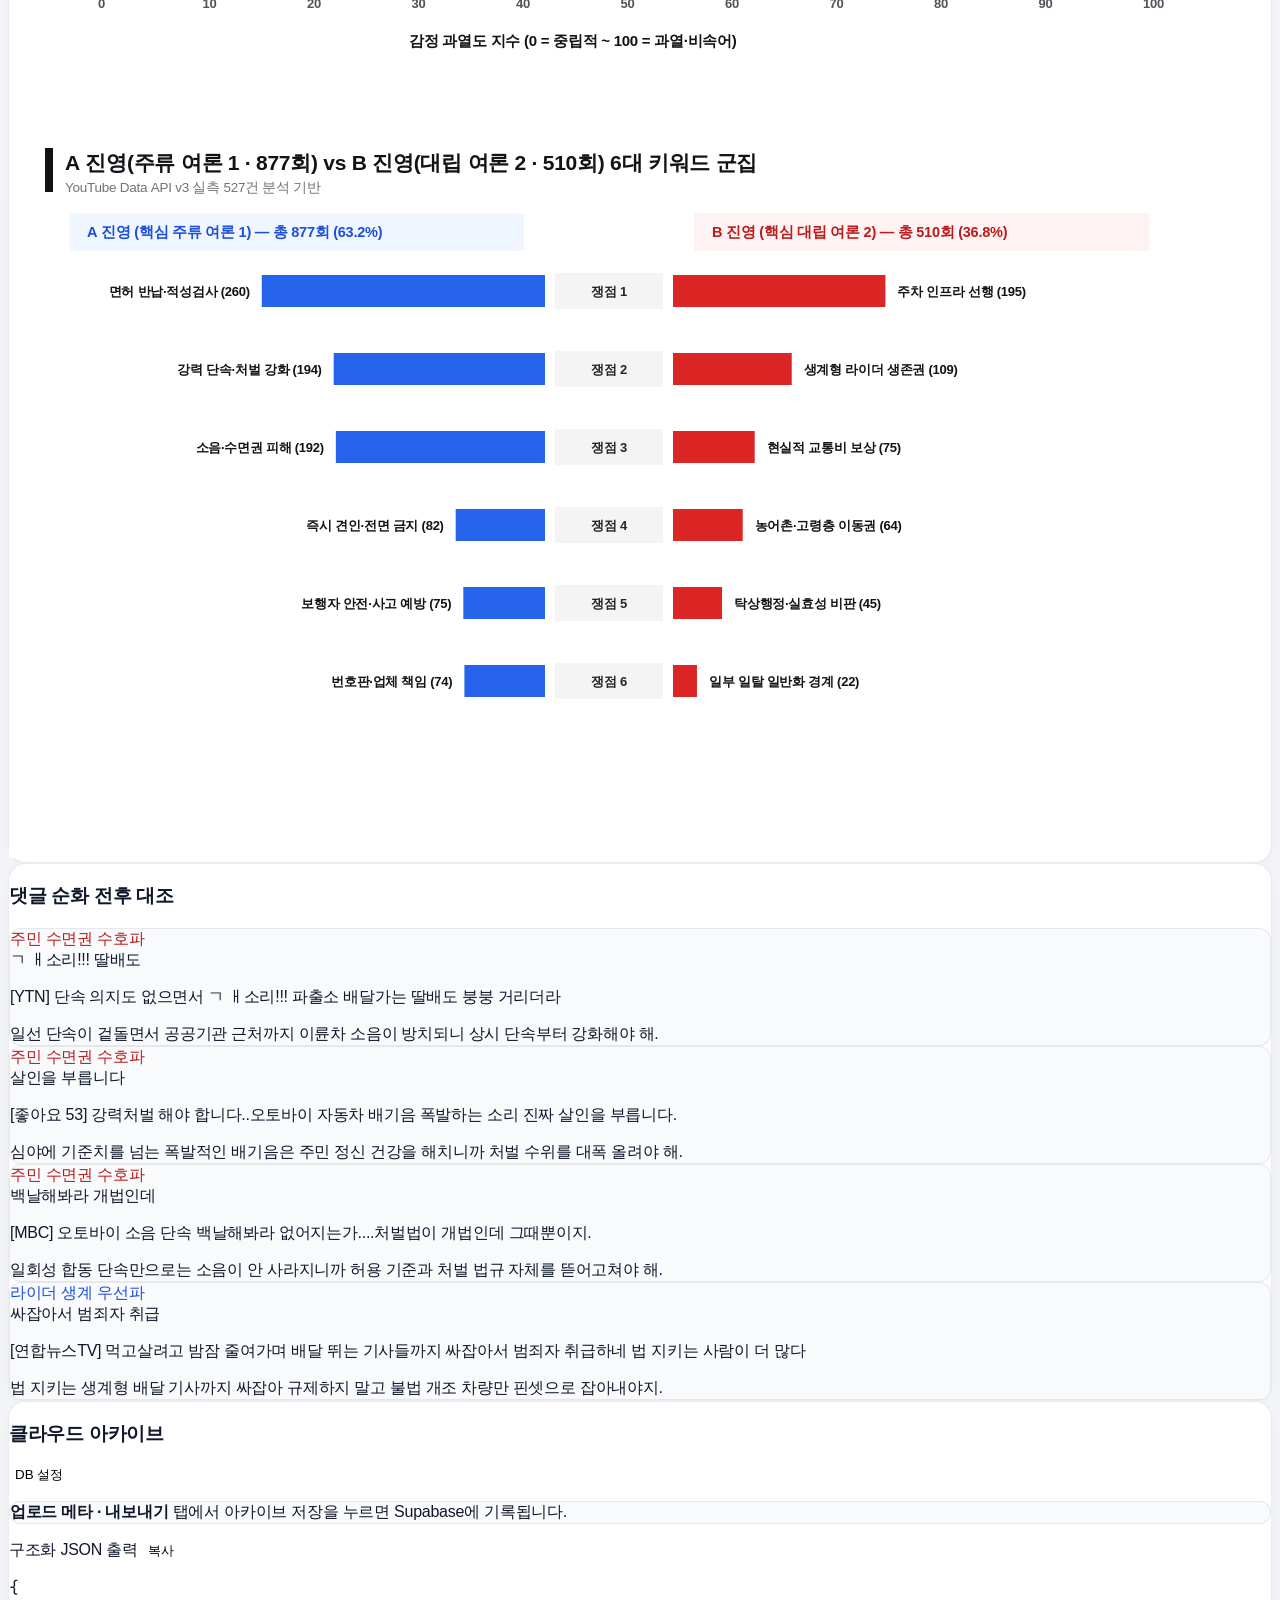
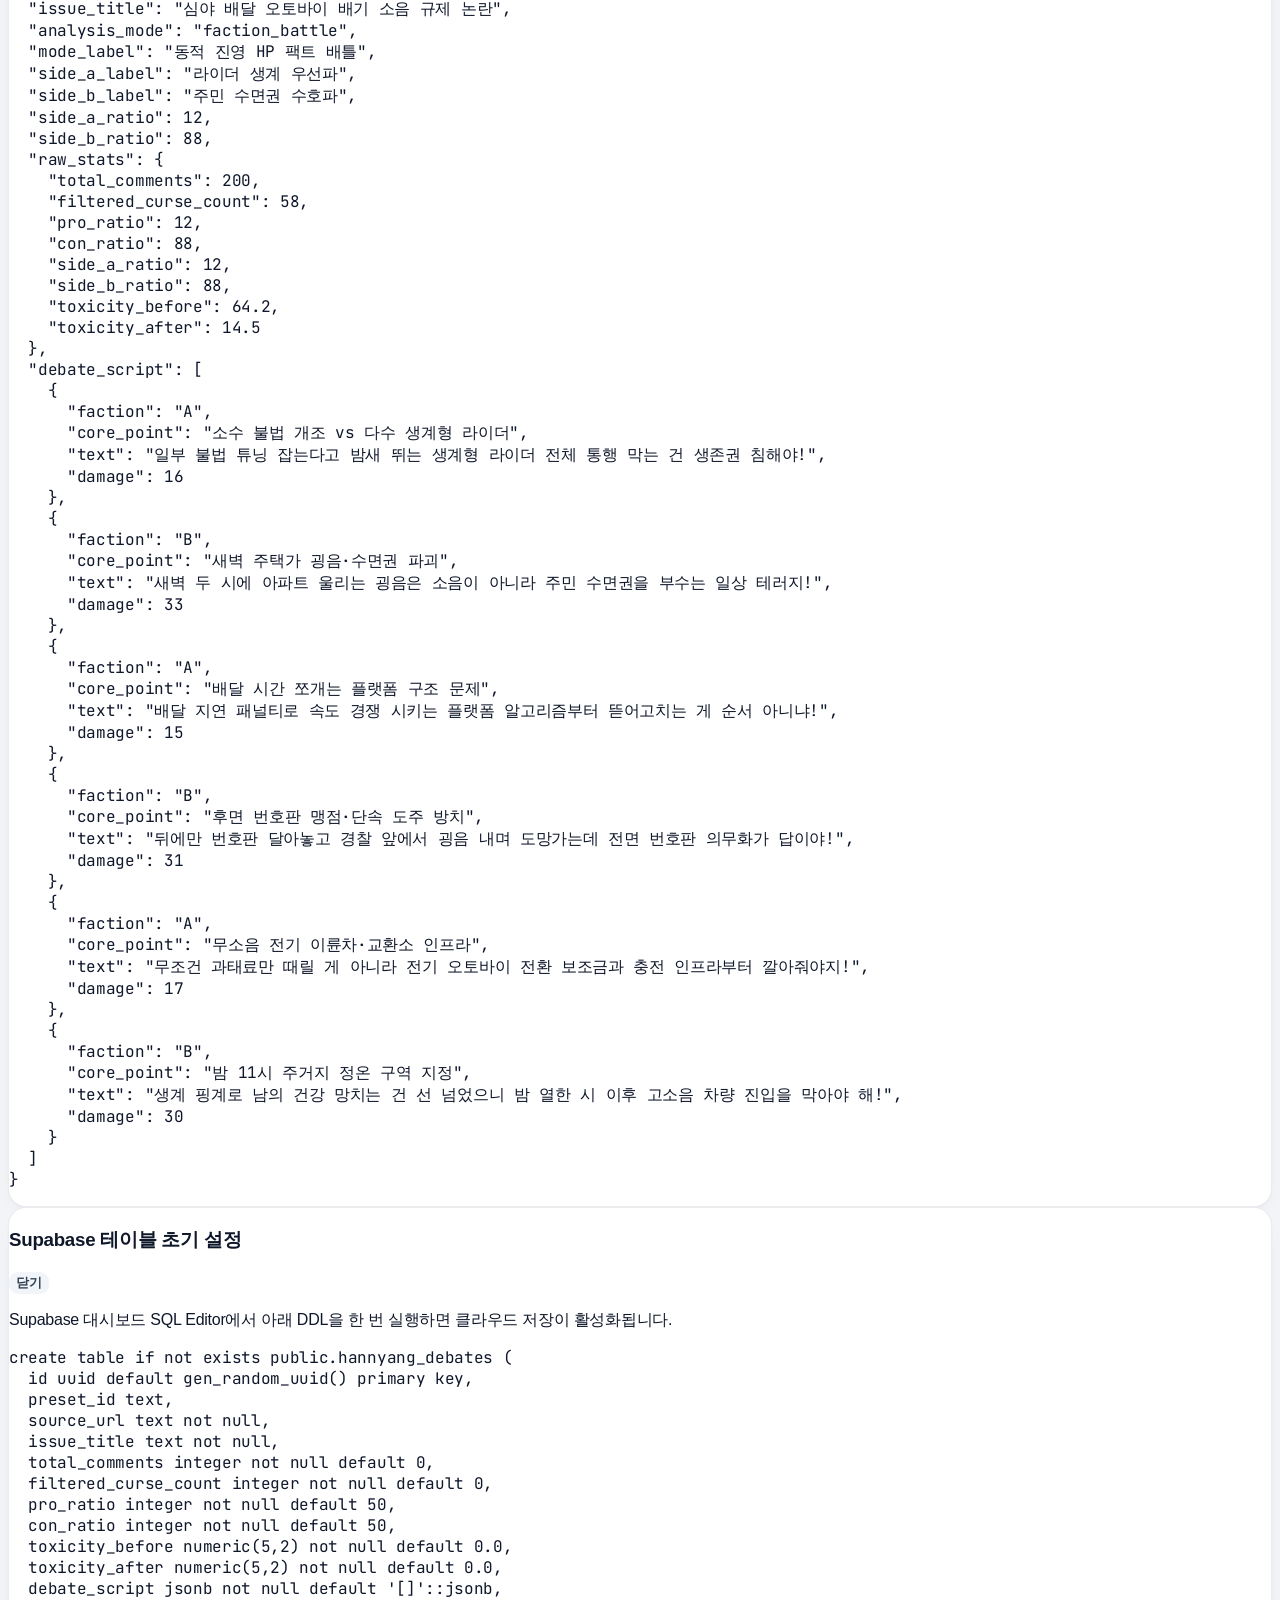
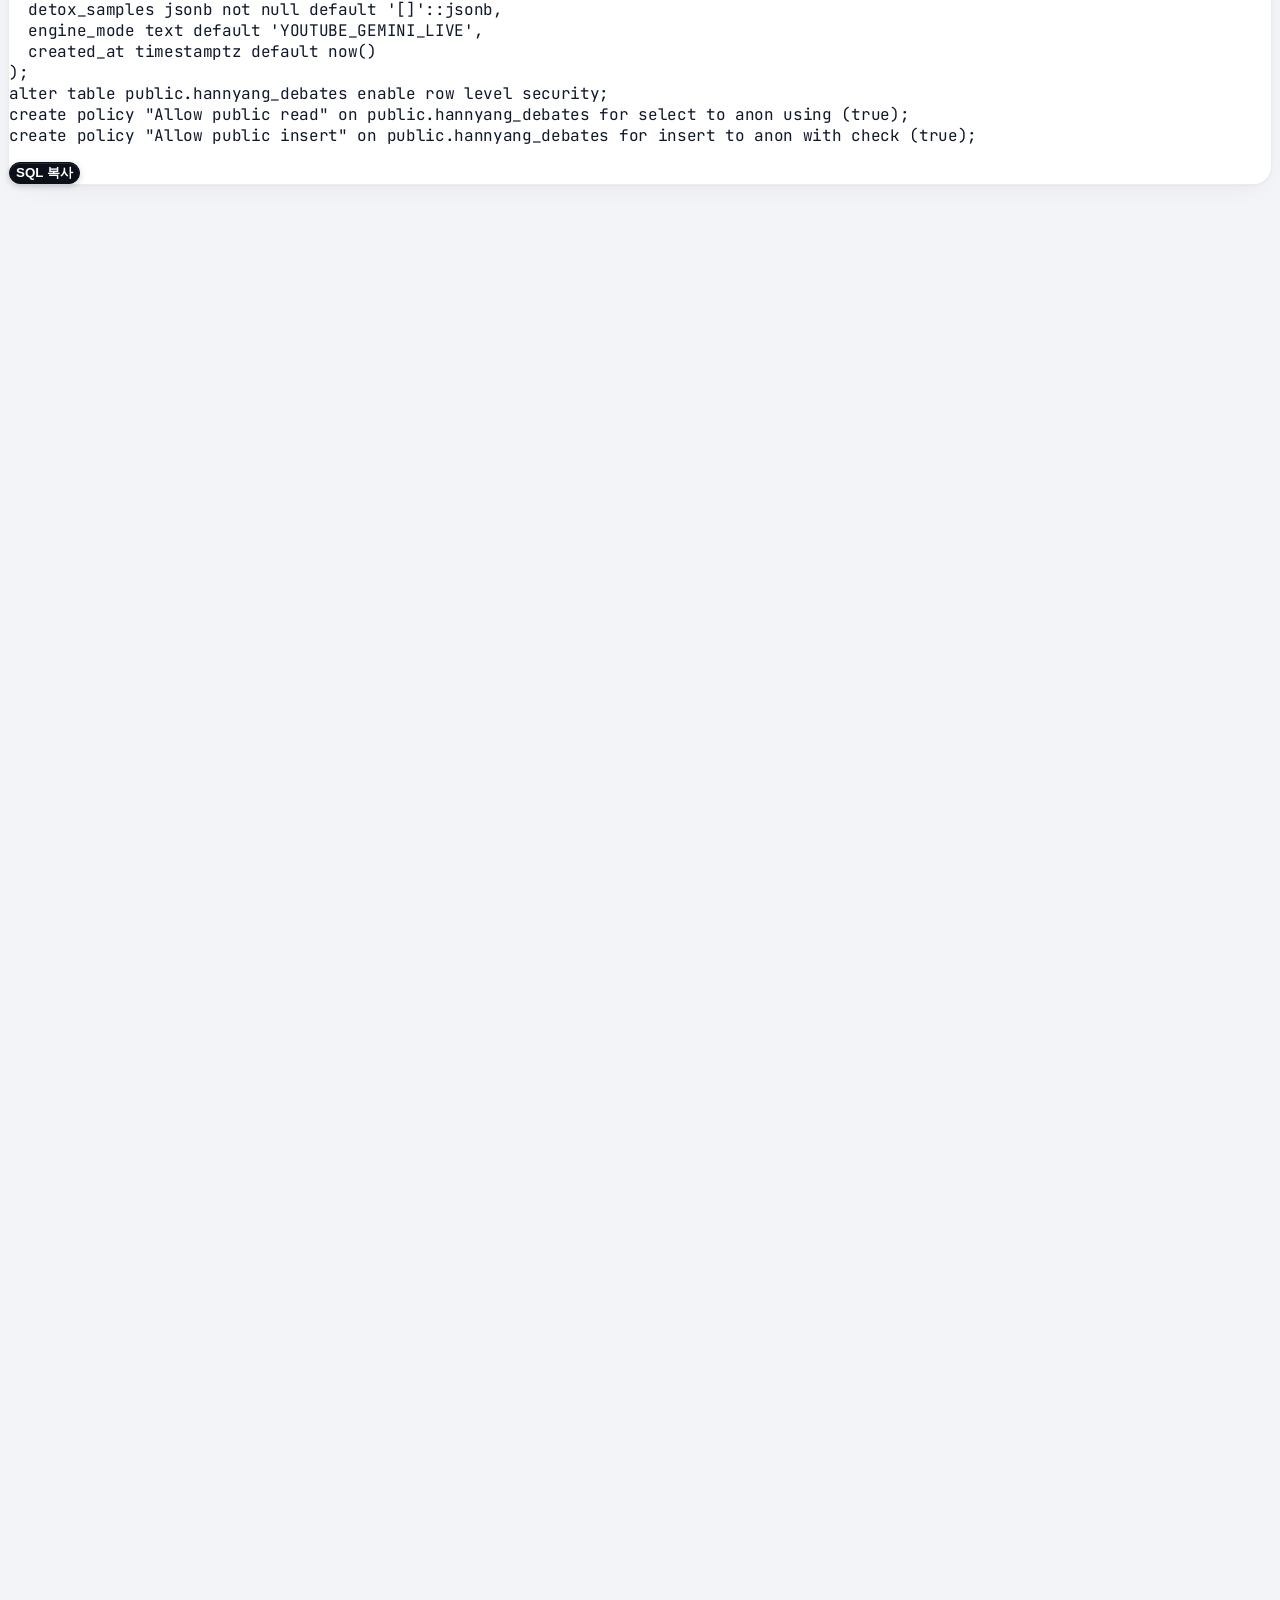
==== commit ade7e743: "Promote IT review, game patch, and 4-day week into full instant presets with voiced MP4s and fix idl" ====
--- a/static/index.html
+++ b/static/index.html
@@ -196,24 +196,6 @@
       border-color: #0B0F17;
       color: #FFFFFF;
       box-shadow: 0 2px 6px rgba(11, 15, 23, 0.16);
-    }
-
-    .sample-chip {
-      padding: 4px 9px;
-      border-radius: 7px;
-      font-size: 11.5px;
-      font-weight: 600;
-      color: #334155;
-      background: #F8FAFC;
-      border: 1px solid rgba(15, 23, 42, 0.08);
-      transition: all 0.15s ease;
-      white-space: nowrap;
-    }
-    .sample-chip:hover {
-      background: #FFFFFF;
-      border-color: rgba(15, 23, 42, 0.22);
-      color: #0F172A;
-      transform: translateY(-0.5px);
     }
 
     /* 9:16 Anodized Obsidian Reference Monitor (interior 306x544 = exact 9:16) */
@@ -604,13 +586,13 @@
             <button type="button" id="presetBtn_preset_3" onclick="selectPreset('preset_3')" class="topic-pill">
               고령 운전자
             </button>
-            <button type="button" id="sampleBtn_it_review" onclick="applySamplePack('it_review')" class="topic-pill">
+            <button type="button" id="presetBtn_preset_4" onclick="selectPreset('preset_4')" class="topic-pill">
               IT 리뷰
             </button>
-            <button type="button" id="sampleBtn_game_patch" onclick="applySamplePack('game_patch')" class="topic-pill">
+            <button type="button" id="presetBtn_preset_5" onclick="selectPreset('preset_5')" class="topic-pill">
               게임 패치
             </button>
-            <button type="button" id="sampleBtn_four_day" onclick="applySamplePack('four_day')" class="topic-pill">
+            <button type="button" id="presetBtn_preset_6" onclick="selectPreset('preset_6')" class="topic-pill">
               주4일제
             </button>
           </div>
@@ -1129,41 +1111,6 @@
         spotlight0: "rgba(217, 119, 6, 0.36)", spotlight1: "rgba(217, 119, 6, 0.08)",
         canvasSpot0: "rgba(217, 119, 6, 0.42)", canvasSpot1: "rgba(217, 119, 6, 0.14)",
         dotBg: "bg-[#D97706]", borderSoft: "#FCD34D", rowBg: "#FFFBEB"
-      }
-    };
-
-    const SAMPLE_PACKS = {
-      it_review: {
-        mode: "proscons",
-        comments: [
-          "배터리 타임이랑 저전력 효율은 진짜 역대급으로 오래 가네요 하루 종일 씁니다",
-          "배터리 오래 가는 게 가장 만족스럽고 외근할 때 든든해요",
-          "카메라 야간 저조도 화질이 전작보다 훨씬 선명하고 색감도 깔끔해져서 만족스럽습니다",
-          "카메라 줌이랑 인물 사진 결과물이 좋아졌다는 평이 많네요",
-          "근데 출고가가 너무 비싸게 나와서 가격 가성비 생각하면 부담이 꽤 크긴 해요",
-          "가격 인상 폭이 커서 전작 할인이나 공시지원금 기다리는 게 대안일 듯",
-          "고사양 게임 조금만 돌리면 후면 발열이 올라오고 무게도 묵직해서 불편합니다",
-          "디자인 마감은 깔끔한데 발열 관리랑 기본 용량 128기가는 아쉽네요"
-        ].join("\n")
-      },
-      game_patch: {
-        mode: "battle",
-        comments: [
-          "이번 신규 스토리랑 BGM 퀄리티는 진짜 최고다 몰입감 미쳤음 기대 이상이네요",
-          "상위 던전 보상 개편 방향은 좋은데 신규 유저 진입 장벽이 여전히 너무 높은 게 문제",
-          "스킬 밸런스 수치랑 쿨타임만 좀 다듬고 매칭 속도 패치 해주면 완벽할 것 같은데요",
-          "과금 패키지 효율이 예전보다 아쉽다는 반응도 많아서 무과금 유저 배려 개선안이 필요합니다",
-          "최적화 프레임 드랍 현상부터 다음 업데이트에서 우선 수정해줬으면 좋겠네요"
-        ].join("\n")
-      },
-      four_day: {
-        mode: "battle",
-        comments: [
-          "생산성 집중도가 높아지고 워라밸이 좋아져서 번아웃 예방에 정말 도움이 됩니다",
-          "중소기업이나 현장 제조·서비스 업종은 인건비와 납기 부담 때문에 당장 도입이 어렵습니다",
-          "임금 삭감 없는 일괄 4일제보다 격주 4일제나 유연근무·코어타임부터 단계적으로 도입하는 게 현실적 대안이죠",
-          "업종별 특성과 교대 근무 체계를 고려한 맞춤형 보완 정책과 세제 지원이 병행되어야 합니다"
-        ].join("\n")
       }
     };
 
@@ -1368,6 +1315,102 @@
           { faction: "B", faction_label: "이동권 보장 대안파", color: "red", raw: "[MBC] 면허 반납하면 10만원 카드 한 장 달랑 주면서 반납하라고 하는 게 코미디지 시골은 버스도 없는데 걸어 다니란 소리냐", cleaned: "대중교통 없는 지역 현실을 무시한 일회성 10만 원 지원 대신 지속적인 대체 이동수단부터 마련해야지.", removed_tokens: ["달랑 주면서", "코미디지"] },
           { faction: "B", faction_label: "이동권 보장 대안파", color: "red", raw: "[YTN] 나이로만 딱 잘라서 면허 뺏는 건 차별이다 젊은 사람 음주운전 난폭운전이 더 위험한데 운전 능력으로만 평가해야 맞지", cleaned: "연령 기준 획일 규제 대신 오조작 방지 장치랑 객관적 개인별 실주행 능력 평가로 걸러내야 맞아.", removed_tokens: ["딱 잘라서", "면허 뺏는"] }
         ]
+      },
+      preset_4: {
+        id: "preset_4",
+        analysis_mode: "faction_battle",
+        mode_label: "장단점·체감 정면충돌",
+        source_label: "IT 기기 리뷰 댓글 표본 160건 · 배터리·카메라 체감 vs 출고가·발열",
+        source_url: "",
+        video_mp4_url: "static/videos/preset_4.mp4",
+        has_voice_track: true,
+        issue_title: "플래그십 스마트폰 신작 배터리·발열·가격 논란",
+        hashtags: "#IT리뷰 #스마트폰신작 #성능호평vs가격지적 #팩트배틀 #쇼츠",
+        side_a_label: "성능·카메라 호평파",
+        side_b_label: "가격·발열 지적파",
+        side_a_ratio: 48,
+        side_b_ratio: 52,
+        perspectives: [
+          { id: "A", label: "성능·카메라 호평파", short_label: "성능·카메라 호평파", ratio: 48, color: "blue", keywords: ["배터리효율", "야간화질", "디스플레이"] },
+          { id: "B", label: "가격·발열 지적파", short_label: "가격·발열 지적파", ratio: 52, color: "red", keywords: ["출고가인상", "게임발열", "기본용량"] }
+        ],
+        raw_stats: { total_comments: 160, filtered_curse_count: 19, pro_ratio: 48, con_ratio: 52, side_a_ratio: 48, side_b_ratio: 52, toxicity_before: 48.6, toxicity_after: 12.4 },
+        debate_script: [
+          { faction: "A", core_point: "역대급 배터리·전력 효율", text: "저전력 칩셋 덕분에 화면 켜짐 시간 하루 종일 버티는 건 실사용에서 압도적 장점이지!", damage: 25 },
+          { faction: "B", core_point: "출고가 인상·가성비 부담", text: "성능 조금 올리고 출고가부터 확 올려버리면 전작 할인 기다리는 게 훨씬 이득 아니냐!", damage: 28 },
+          { faction: "A", core_point: "야간 저조도 카메라·색감 개선", text: "밤에 찍어도 노이즈 확 줄고 인물 색감까지 자연스러워져서 카메라만 보고 갈아탈 만해!", damage: 26 },
+          { faction: "B", core_point: "고사양 게임 발열·무게 체감", text: "삼십 분만 게임 돌려도 후면이 뜨끈해지고 손목 묵직한데 발열 관리부터 다시 해야지!", damage: 27 },
+          { faction: "A", core_point: "디스플레이 밝기·마감 완성도", text: "한낮 직사광선 아래서도 화면 쨍하게 보이고 마감 디테일만 따져도 플래그십 값은 충분해!", damage: 24 },
+          { faction: "B", core_point: "기본 128GB 용량·충전기 미포함", text: "이 가격 받아먹으면서 기본 용량 128기가에 충전기까지 뺀 건 소비자 눈높이 못 맞춘 거지!", damage: 29 }
+        ],
+        detox_samples: [
+          { faction: "B", faction_label: "가격·발열 지적파", color: "red", raw: "[IT 리뷰] 이 돈 주고 기본 128기가에 발열까지 나면 진짜 호구 잡히는 거 아님?? 창렬 그 자체네", cleaned: "출고가 인상 폭에 비해 기본 저장 용량 128기가와 발열 제어는 아쉬워서 가성비 보완이 필요해.", removed_tokens: ["호구 잡히는", "??", "창렬"] },
+          { faction: "A", faction_label: "성능·카메라 호평파", color: "blue", raw: "[실사용자] 배터리 타임이랑 야간 카메라 화질은 ㄹㅇ 역대급이긴 함 외근 뛸 때 보조배터리 안 챙겨도 됨", cleaned: "전력 효율과 저조도 카메라 개선 폭이 커서 외근이나 사진 촬영이 잦다면 체감 만족도가 높아.", removed_tokens: ["ㄹㅇ"] }
+        ]
+      },
+      preset_5: {
+        id: "preset_5",
+        analysis_mode: "faction_battle",
+        mode_label: "동적 진영 HP 팩트 배틀",
+        source_label: "게임 업데이트 댓글 표본 190건 · 스토리·보상 vs 과금·밸런스",
+        source_url: "",
+        video_mp4_url: "static/videos/preset_5.mp4",
+        has_voice_track: true,
+        issue_title: "대형 RPG 신규 시즌 밸런스·과금 패치 논란",
+        hashtags: "#게임패치 #밸런스논란 #신규콘텐츠vs과금비판 #팩트배틀 #쇼츠",
+        side_a_label: "신규 콘텐츠 호평파",
+        side_b_label: "과금·밸런스 비판파",
+        side_a_ratio: 41,
+        side_b_ratio: 59,
+        perspectives: [
+          { id: "A", label: "신규 콘텐츠 호평파", short_label: "신규 콘텐츠 호평파", ratio: 41, color: "blue", keywords: ["스토리연출", "파밍개편", "매칭속도"] },
+          { id: "B", label: "과금·밸런스 비판파", short_label: "과금·밸런스 비판파", ratio: 59, color: "red", keywords: ["과금패키지", "스킬밸런스", "최적화"] }
+        ],
+        raw_stats: { total_comments: 190, filtered_curse_count: 41, pro_ratio: 41, con_ratio: 59, side_a_ratio: 41, side_b_ratio: 59, toxicity_before: 59.8, toxicity_after: 13.9 },
+        debate_script: [
+          { faction: "A", core_point: "메인 스토리·BGM 역대급 연출", text: "이번 메인 퀘스트 컷신이랑 사운드트랙 퀄리티는 솔직히 콘솔 대작 안 부러울 수준이야!", damage: 23 },
+          { faction: "B", core_point: "신규·무과금 유저 진입 장벽", text: "스토리만 좋으면 뭐 하냐 신규 유저 스펙 따라가려면 과금 패키지부터 강제되는 구조인데!", damage: 30 },
+          { faction: "A", core_point: "상위 던전 파밍·보상 개편", text: "반복 숙제 줄이고 상위 레이드 확정 보상 늘려준 건 오래 붙잡은 유저 의견 반영한 거지!", damage: 22 },
+          { faction: "B", core_point: "직업별 스킬 밸런스 붕괴", text: "특정 직업 딜 계수만 뻥튀기해 놓고 나머지 클래스는 파티 취업도 안 되게 방치하면 되냐!", damage: 31 },
+          { faction: "A", core_point: "매칭 속도·UI 편의성 개선", text: "인벤토리 정리랑 파티 찾기 개편된 것만 봐도 예전 불편했던 동선 절반은 싹 해결됐어!", damage: 21 },
+          { faction: "B", core_point: "프레임 드랍·서버 렉 방치", text: "보스전만 들어가면 프레임 뚝뚝 끊기고 핑 튀는데 최적화 패치부터 최우선으로 내놔야지!", damage: 29 }
+        ],
+        detox_samples: [
+          { faction: "B", faction_label: "과금·밸런스 비판파", color: "red", raw: "[게임 커뮤니티] 밸런스 패치 꼬라지 보소 ㅋㅋㅋ 특정 캐릭만 갓캐 만들고 무과금은 접으라는 개패치네", cleaned: "직업 간 성능 격차와 무과금 유저 진입 장벽이 커졌으니 스킬 수치와 성장 구조 보완이 시급해.", removed_tokens: ["꼬라지", "ㅋㅋㅋ", "개패치네"] },
+          { faction: "A", faction_label: "신규 콘텐츠 호평파", color: "blue", raw: "[유저 댓글] 스토리랑 BGM 퀄리티는 진짜 미쳤음 컷신 연출이랑 레이드 보상은 확실히 전보다 갓패치 맞다", cleaned: "신규 스토리와 사운드 연출, 상위 던전 보상 개편 방향은 이전 시즌보다 완성도가 높아졌어.", removed_tokens: ["미쳤음", "갓패치"] }
+        ]
+      },
+      preset_6: {
+        id: "preset_6",
+        analysis_mode: "faction_battle",
+        mode_label: "동적 진영 HP 팩트 배틀",
+        source_label: "근로시간 개편 댓글 표본 175건 · 생산성·워라밸 vs 중소·제조 현실",
+        source_url: "",
+        video_mp4_url: "static/videos/preset_6.mp4",
+        has_voice_track: true,
+        issue_title: "주 4일 근무제 전면 도입 및 현실 대안 격돌",
+        hashtags: "#주4일제 #워라밸vs인건비 #근로시간단축 #팩트배틀 #쇼츠",
+        side_a_label: "워라밸·생산성 찬성파",
+        side_b_label: "인건비·현장 신중파",
+        side_a_ratio: 54,
+        side_b_ratio: 46,
+        perspectives: [
+          { id: "A", label: "워라밸·생산성 찬성파", short_label: "워라밸·생산성 찬성파", ratio: 54, color: "blue", keywords: ["업무집중", "번아웃예방", "격주4일제"] },
+          { id: "B", label: "인건비·현장 신중파", short_label: "인건비·현장 신중파", ratio: 46, color: "red", keywords: ["중소인건비", "납기부담", "업종양극화"] }
+        ],
+        raw_stats: { total_comments: 175, filtered_curse_count: 28, pro_ratio: 54, con_ratio: 46, side_a_ratio: 54, side_b_ratio: 46, toxicity_before: 54.1, toxicity_after: 13.1 },
+        debate_script: [
+          { faction: "A", core_point: "업무 집중도·생산성 동반 상승", text: "불필요한 회의 줄이고 사흘 쉬고 오면 집중력 올라서 오히려 주 5일보다 업무 효율이 높아져!", damage: 28 },
+          { faction: "B", core_point: "중소·제조업 납기·인건비 부담", text: "공장 돌리고 손님 받는 중소 자영업 현장에선 사람 더 안 뽑으면 당장 납기랑 인건비 못 버텨!", damage: 25 },
+          { faction: "A", core_point: "번아웃 예방·내수 소비 활성화", text: "과로 줄여야 건강보험 지출 아끼고 주말 소비도 살아나서 저출생이랑 내수 침체를 같이 풀지!", damage: 27 },
+          { faction: "B", core_point: "대기업·화이트칼라 양극화 우려", text: "임금 그대로 주 4일제 하면 대기업 사무직만 꿀 빨고 교대·서비스직 격차만 더 벌어지는 거야!", damage: 24 },
+          { faction: "A", core_point: "격주 4일·유연근무 단계적 확대", text: "당장 전 업종 일괄 강제가 아니라 격주 4일제랑 코어타임 유연근무부터 넓혀 가자는 거잖아!", damage: 26 },
+          { faction: "B", core_point: "세제 지원·업종별 보완책 선행", text: "충분한 세제 감면이랑 대체 인력 지원책 없이 구호만 외치면 결국 임금 삭감이나 폐업만 늘어!", damage: 23 }
+        ],
+        detox_samples: [
+          { faction: "B", faction_label: "인건비·현장 신중파", color: "red", raw: "[뉴스 댓글] 탁상행정 코미디 하네 ㅋㅋ 중소기업은 지금도 사람 없어서 공장 멈추는데 주4일제 하면 다 망해라 이거냐", cleaned: "중소 제조업과 교대 근무 현장은 인력·납기 부담이 커서 대체 인력과 세제 지원이 먼저 필요해.", removed_tokens: ["코미디 하네", "ㅋㅋ", "다 망해라"] },
+          { faction: "A", faction_label: "워라밸·생산성 찬성파", color: "blue", raw: "[직장인 댓글] 주5일 내내 눈치보며 야근하는 게 진짜 비효율이지 격주 4일제만 해도 워라밸이랑 집중도 확 오름", cleaned: "불필요한 근로 시간을 줄이고 격주 4일제부터 단계적으로 도입하면 번아웃 예방과 생산성 개선에 도움 돼.", removed_tokens: ["눈치보며"] }
+        ]
       }
     };
 
@@ -1792,9 +1835,9 @@
       "presetBtn_preset_1",
       "presetBtn_preset_2",
       "presetBtn_preset_3",
-      "sampleBtn_it_review",
-      "sampleBtn_game_patch",
-      "sampleBtn_four_day"
+      "presetBtn_preset_4",
+      "presetBtn_preset_5",
+      "presetBtn_preset_6"
     ];
 
     function setActiveExampleButton(activeId = null) {
@@ -1802,22 +1845,6 @@
         const el = document.getElementById(id);
         if (el) el.classList.toggle("active", id === activeId);
       });
-    }
-
-    function applySamplePack(key) {
-      const pack = SAMPLE_PACKS[key];
-      if (!pack) return;
-      const modeSel = document.getElementById("analysisModeSelect");
-      const urlEl = document.getElementById("sourceUrlInput");
-      const rawEl = document.getElementById("rawCommentsInput");
-      const activeBtnId = `sampleBtn_${key}`;
-      setActiveExampleButton(activeBtnId);
-      if (modeSel) modeSel.value = pack.mode || "multi";
-      if (urlEl) urlEl.value = "";
-      if (rawEl) rawEl.value = pack.comments;
-      updateCustomLineCount();
-      saveUiPrefs();
-      runLiveYouTubeOrCustomAnalysis(activeBtnId);
     }
 
     function copyFullMetadata(btn) {
@@ -4329,7 +4356,7 @@
 
       if (typeof progressOrState === "number" && progressOrState >= 1) {
         if (clBadge) clBadge.textContent = clauses.length > 1 ? `논지 1/${clauses.length}` : "핵심 논점";
-        el.textContent = clauses[0] || text;
+        el.textContent = text;
         return;
       }
 
